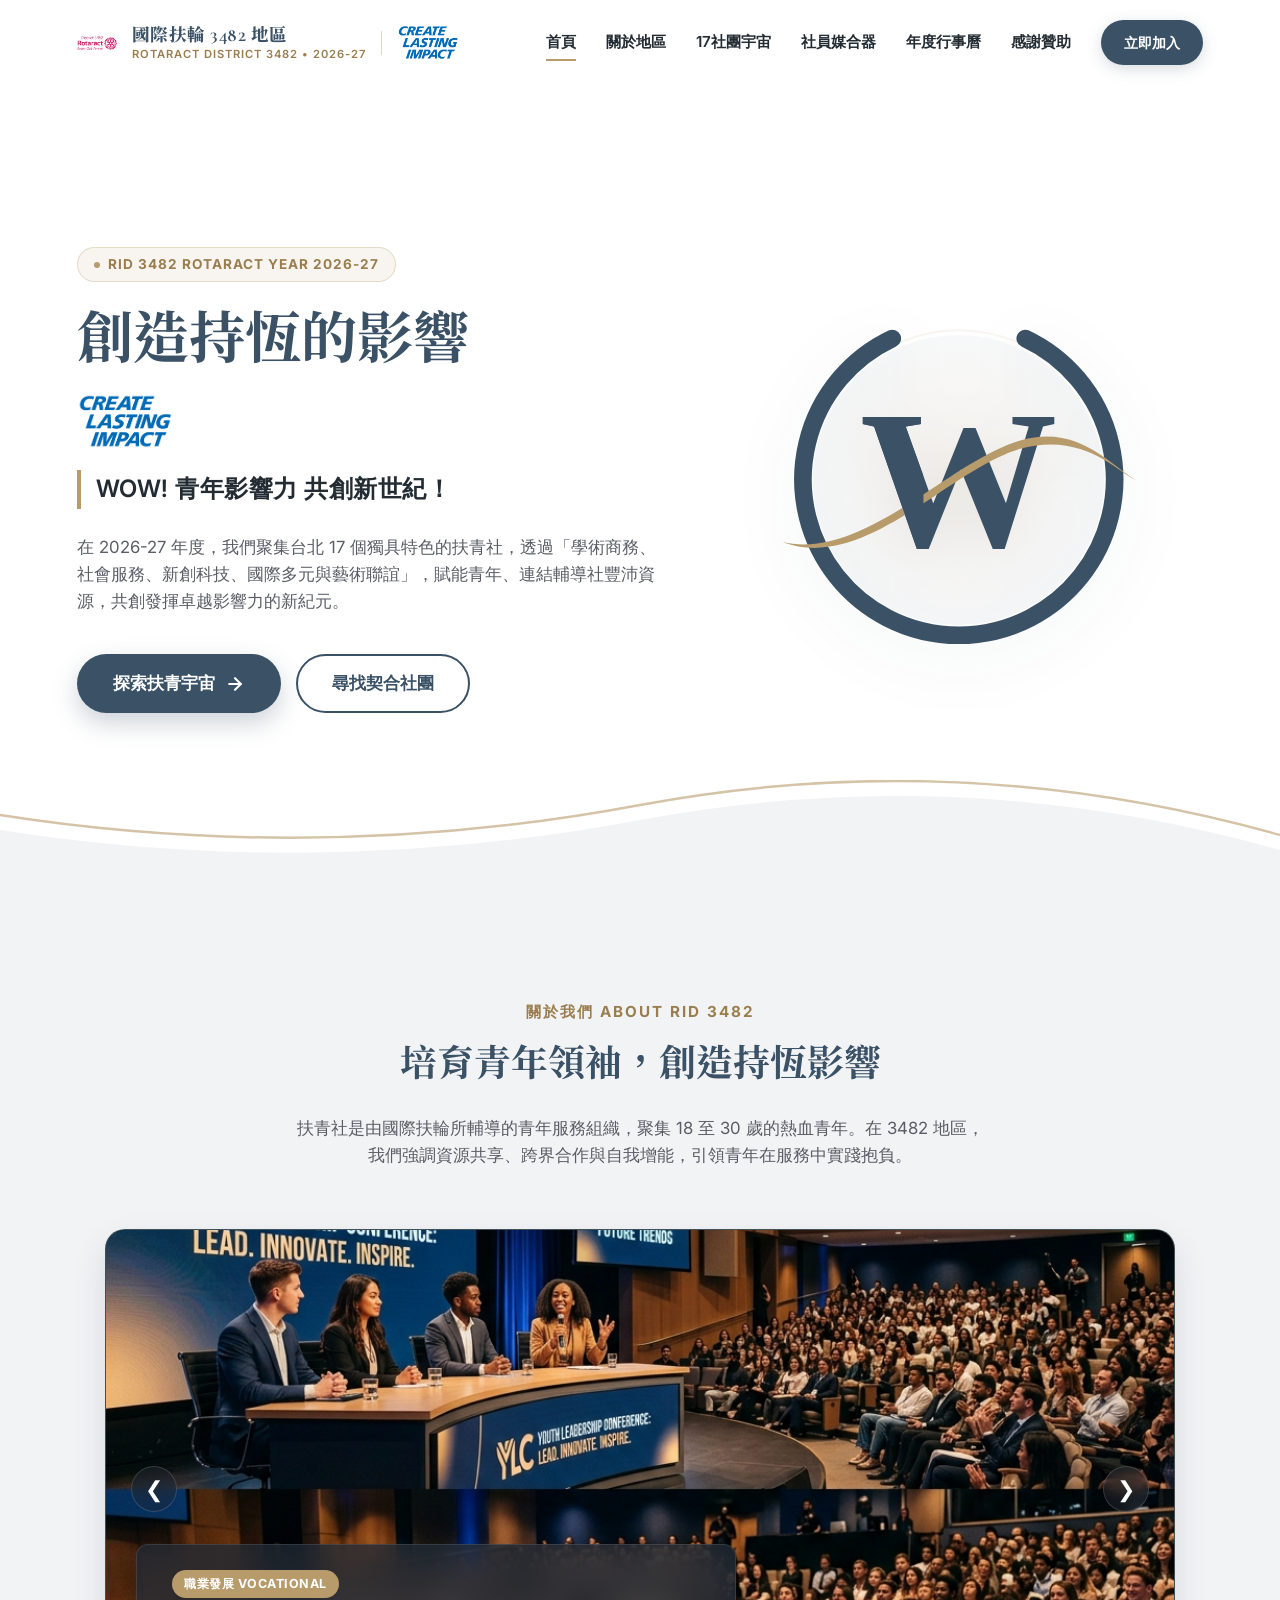
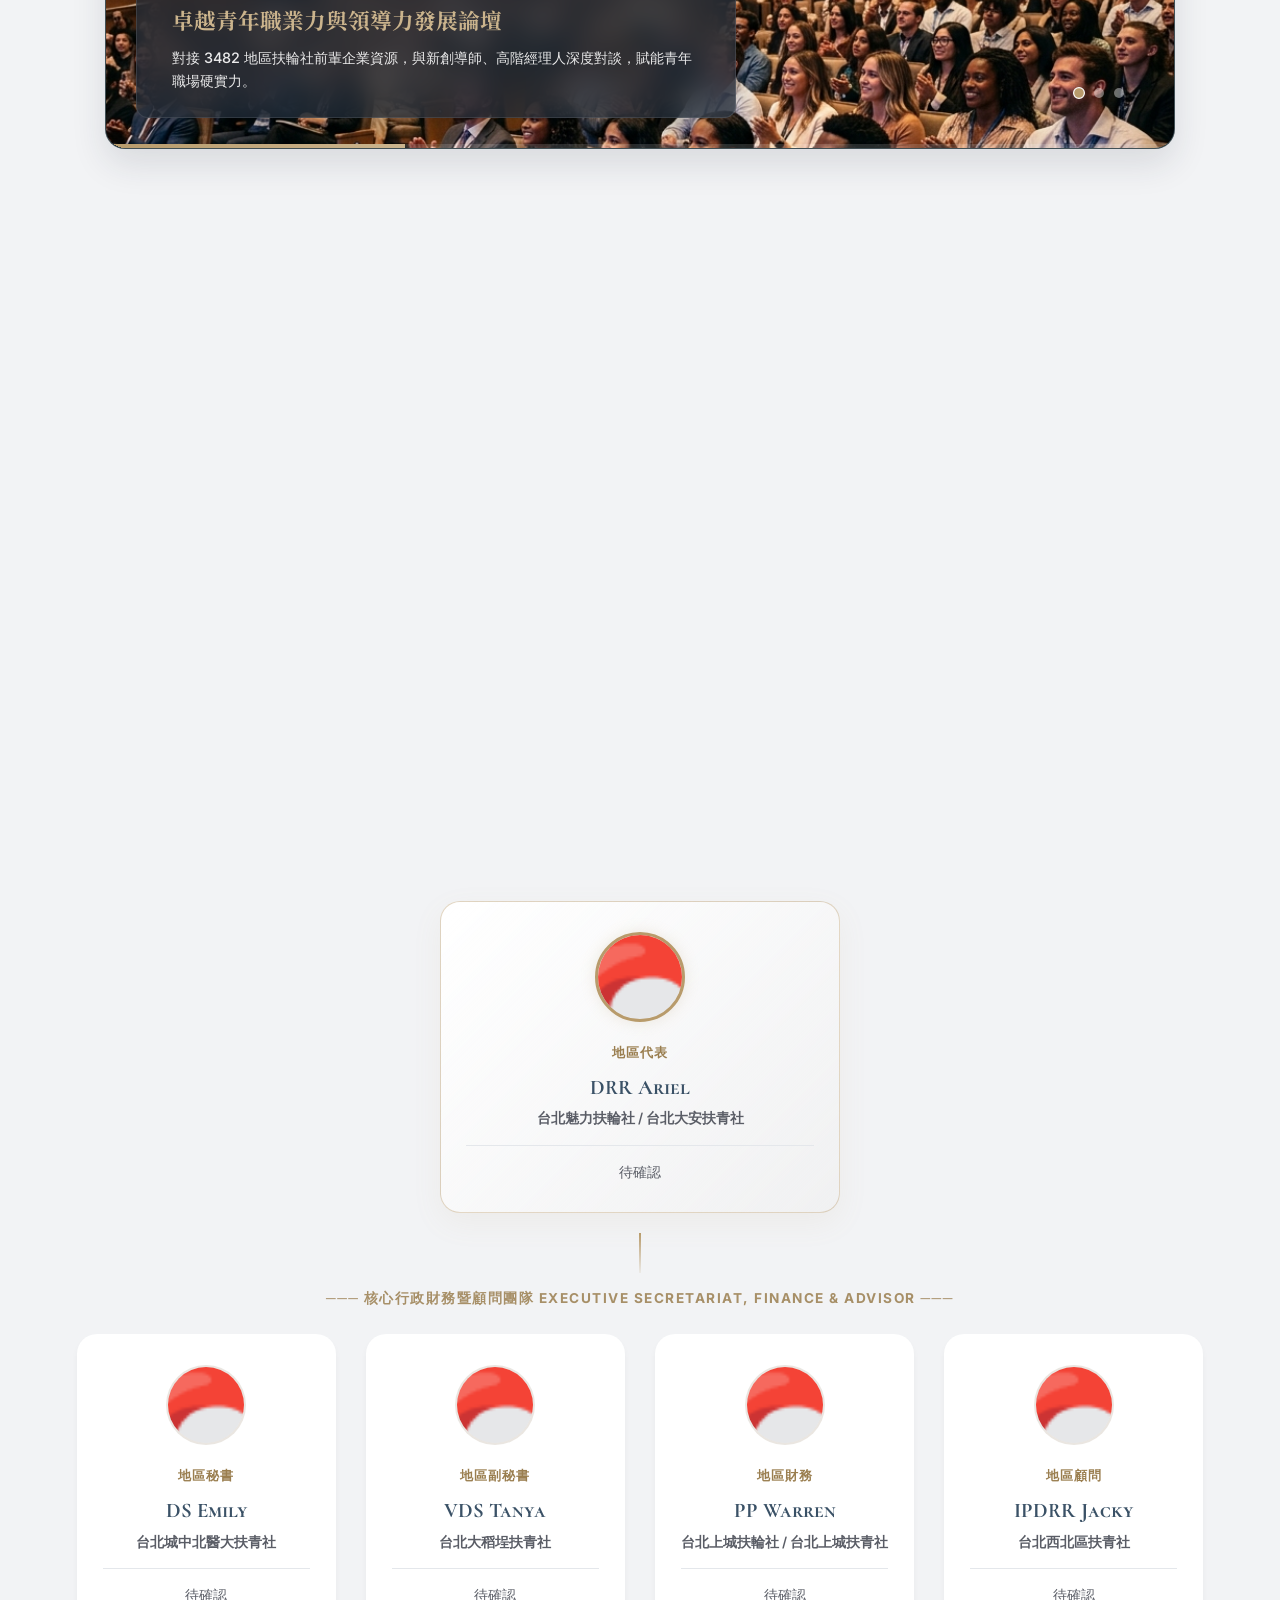
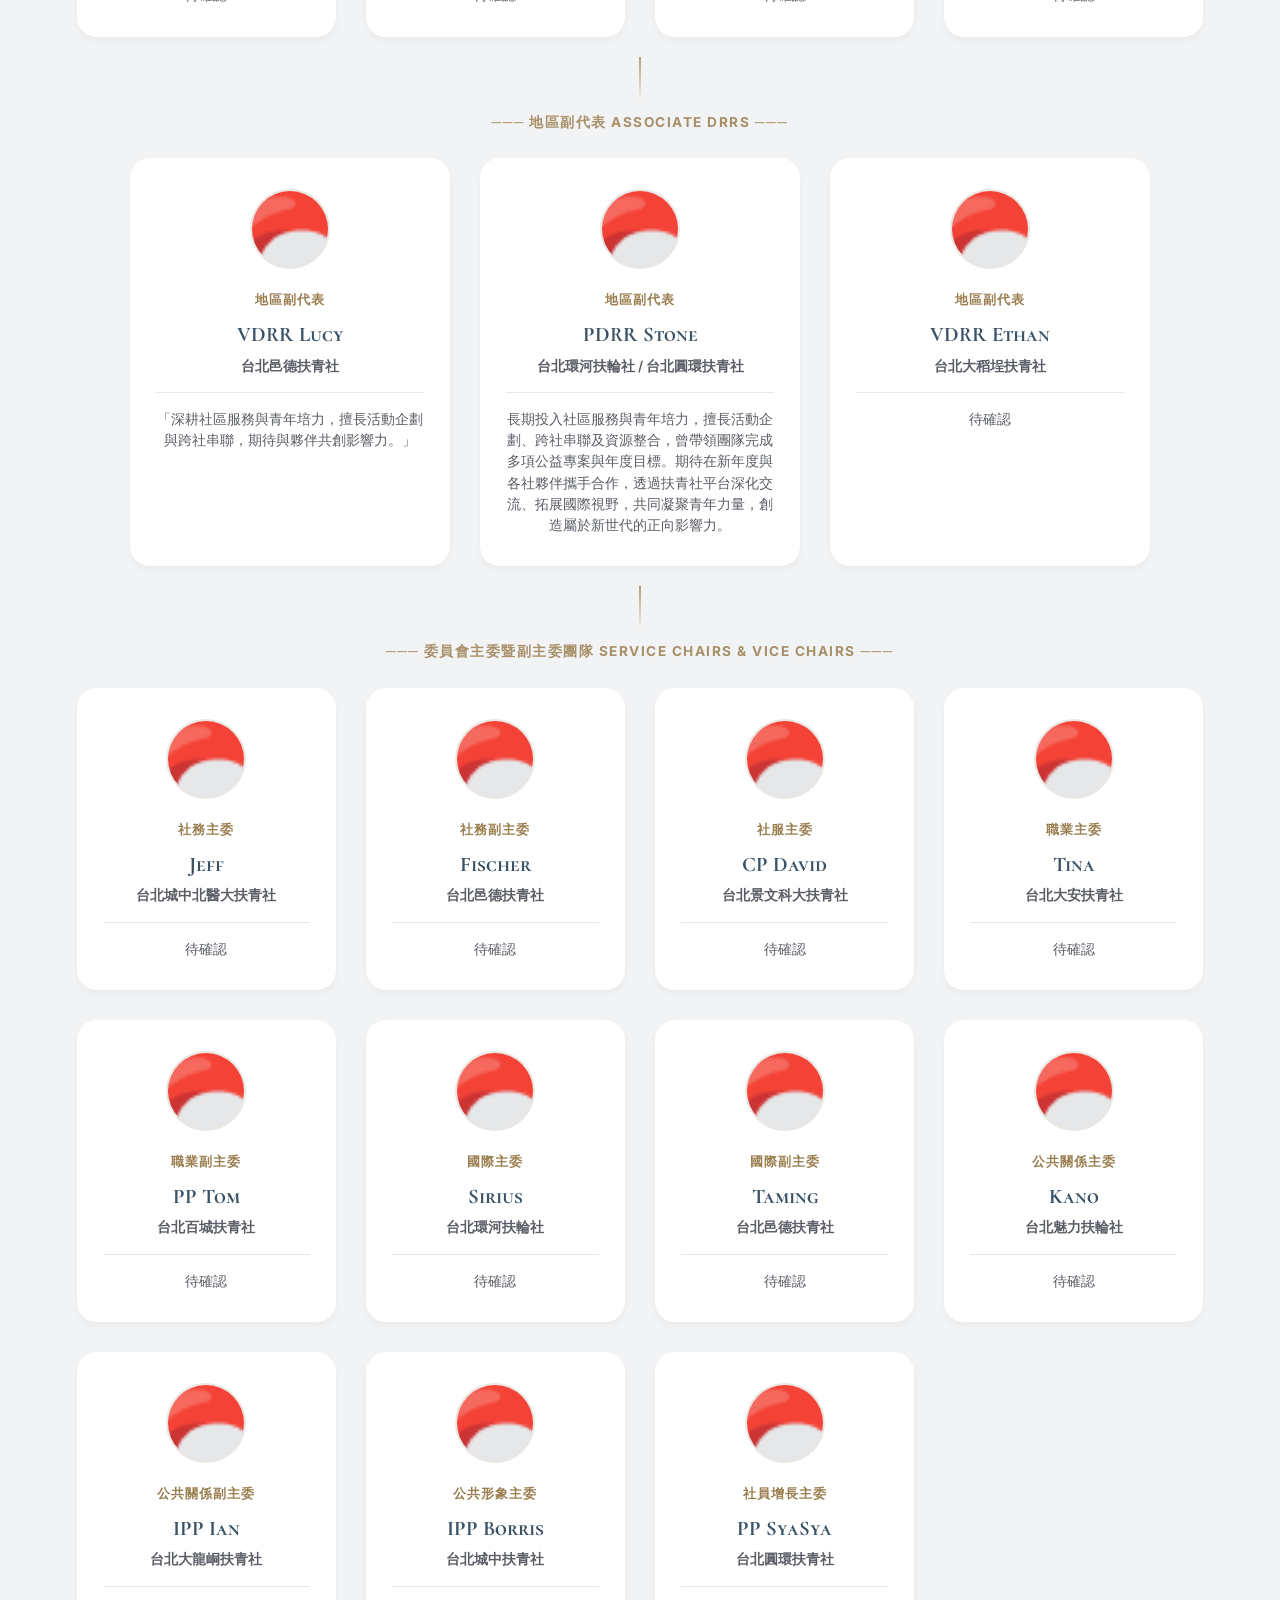
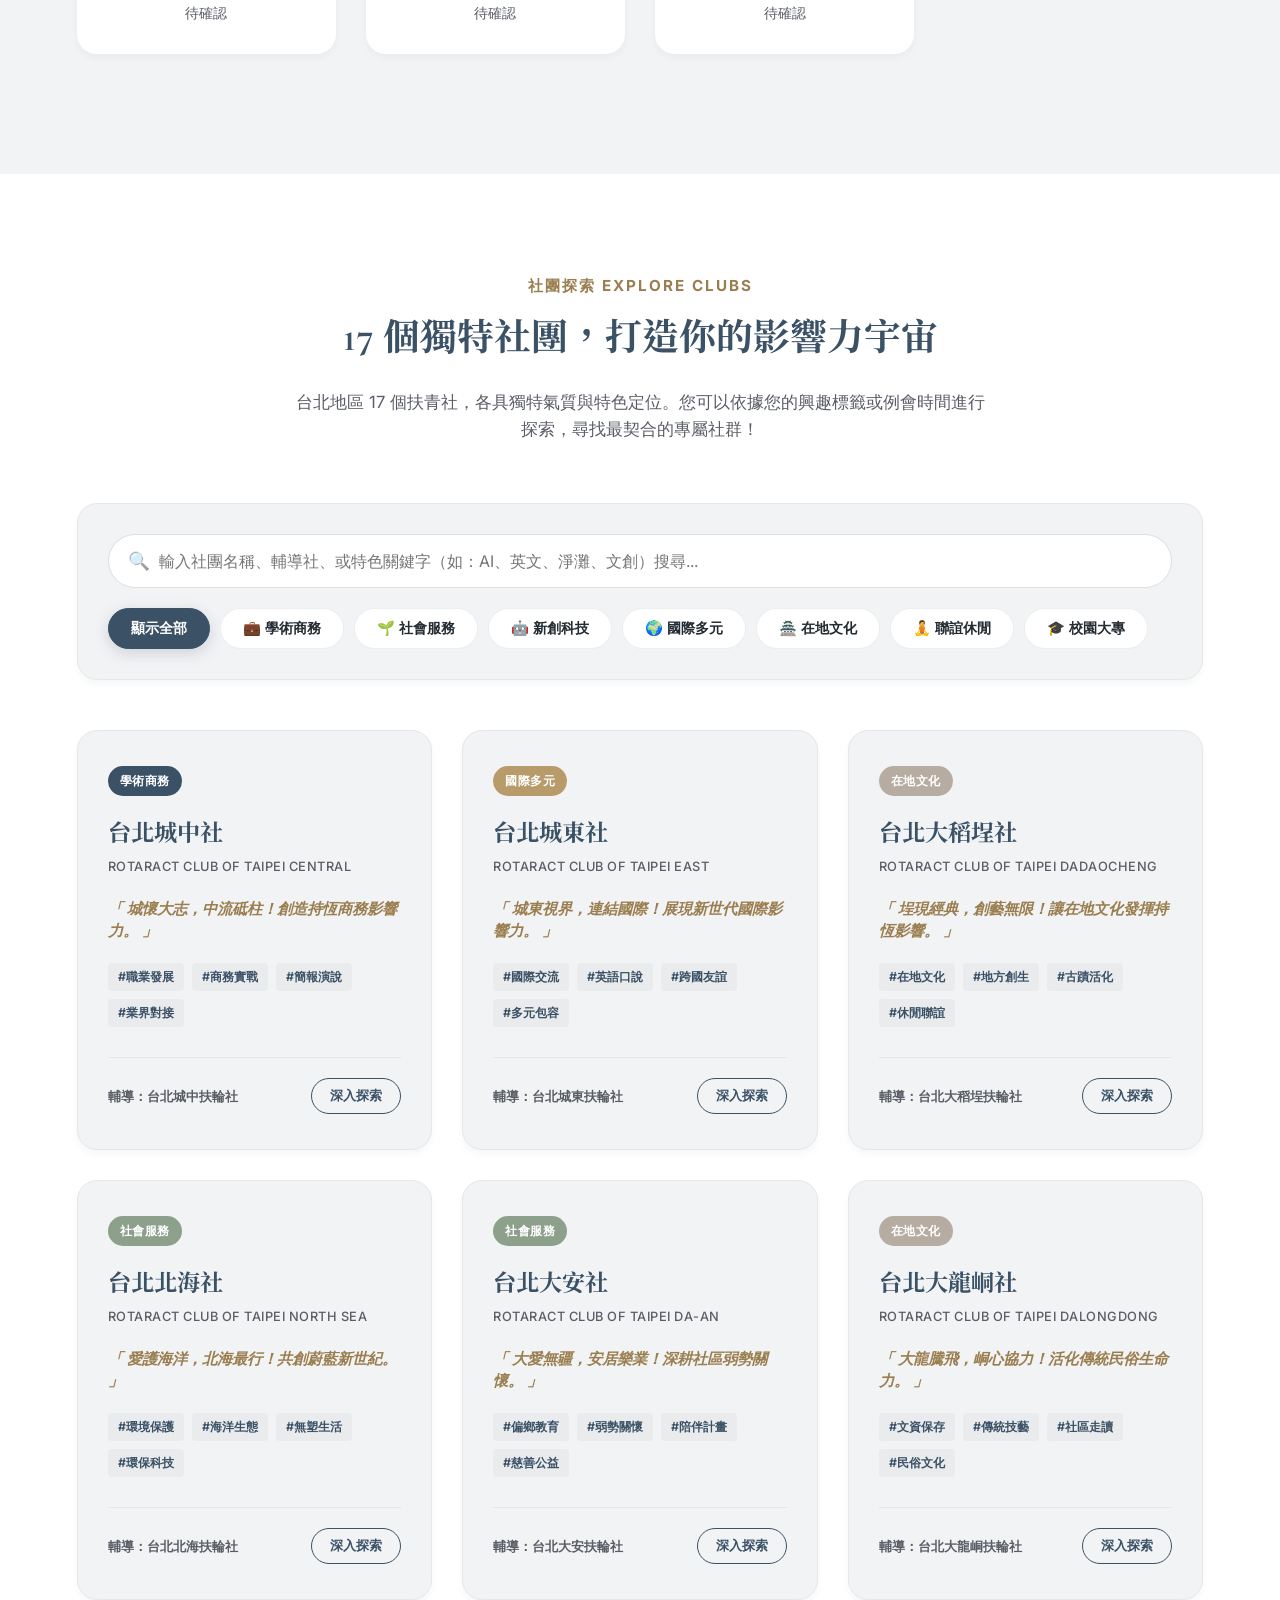
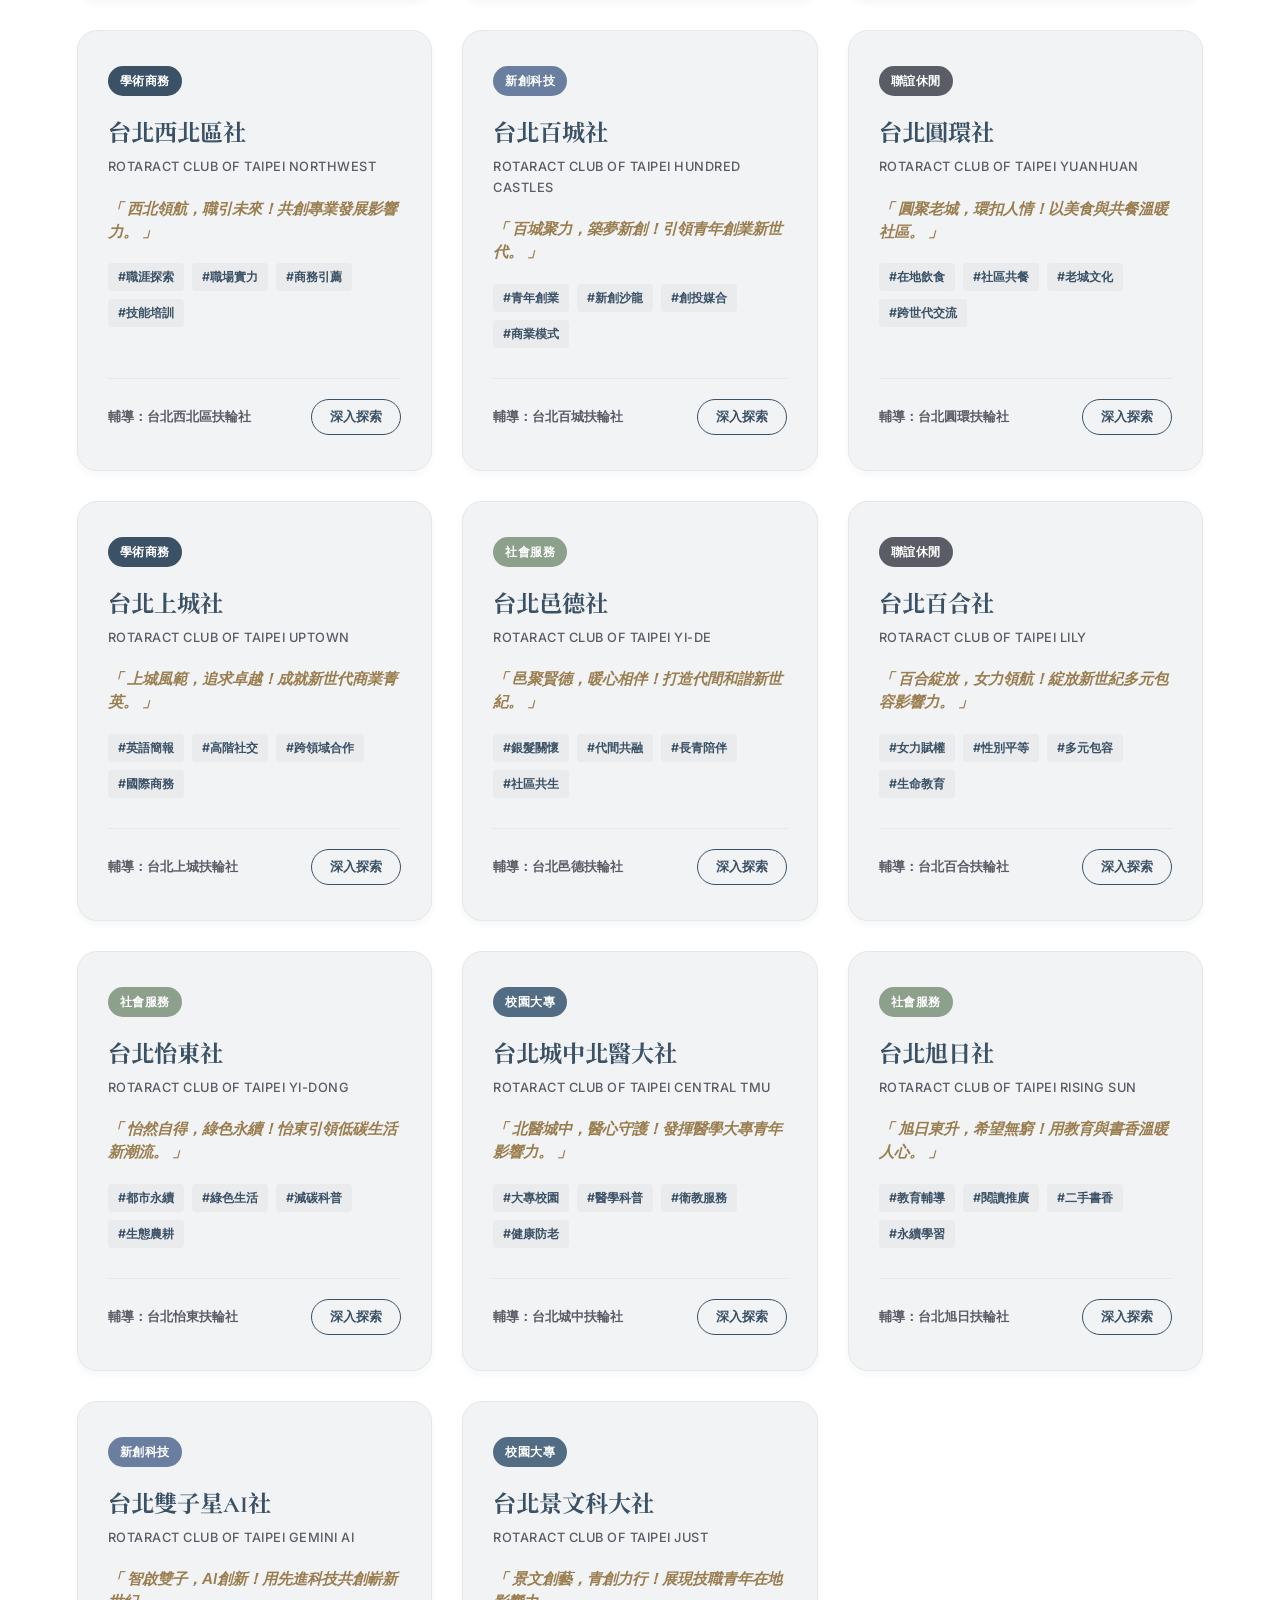
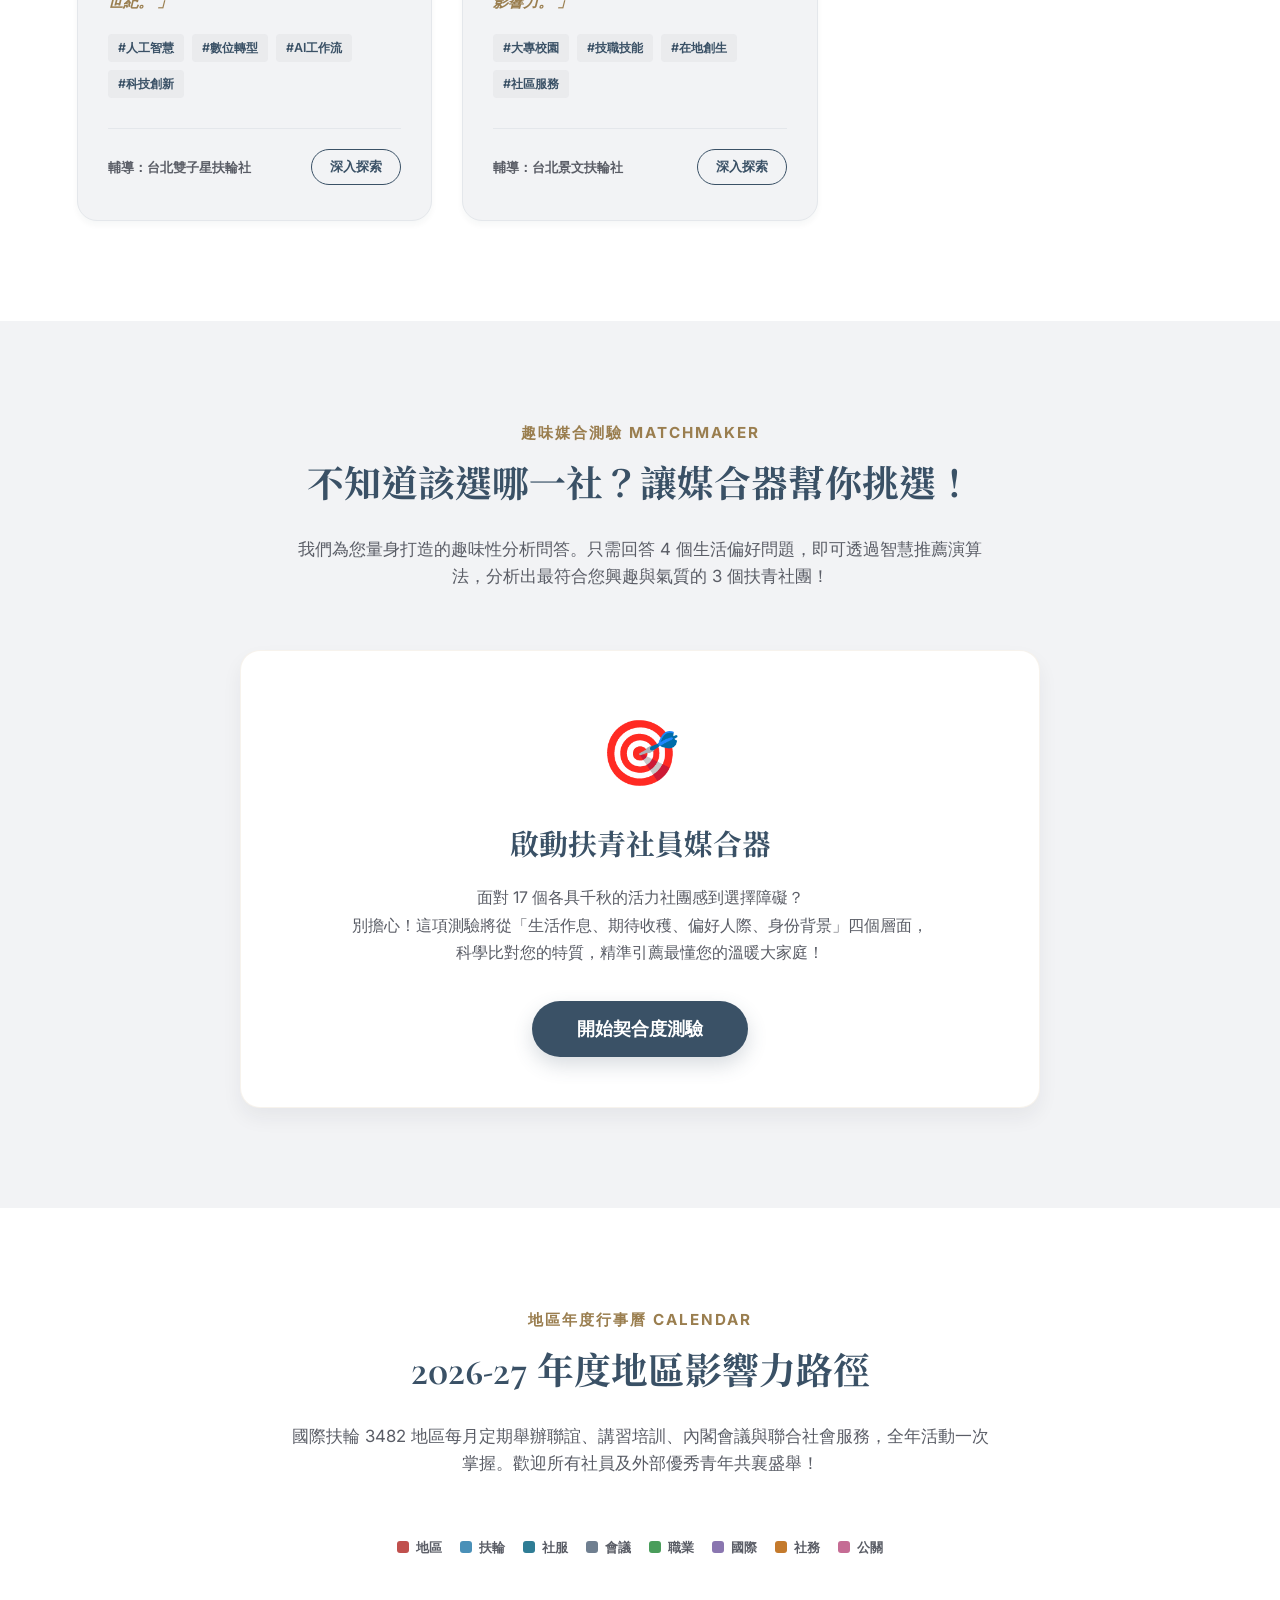
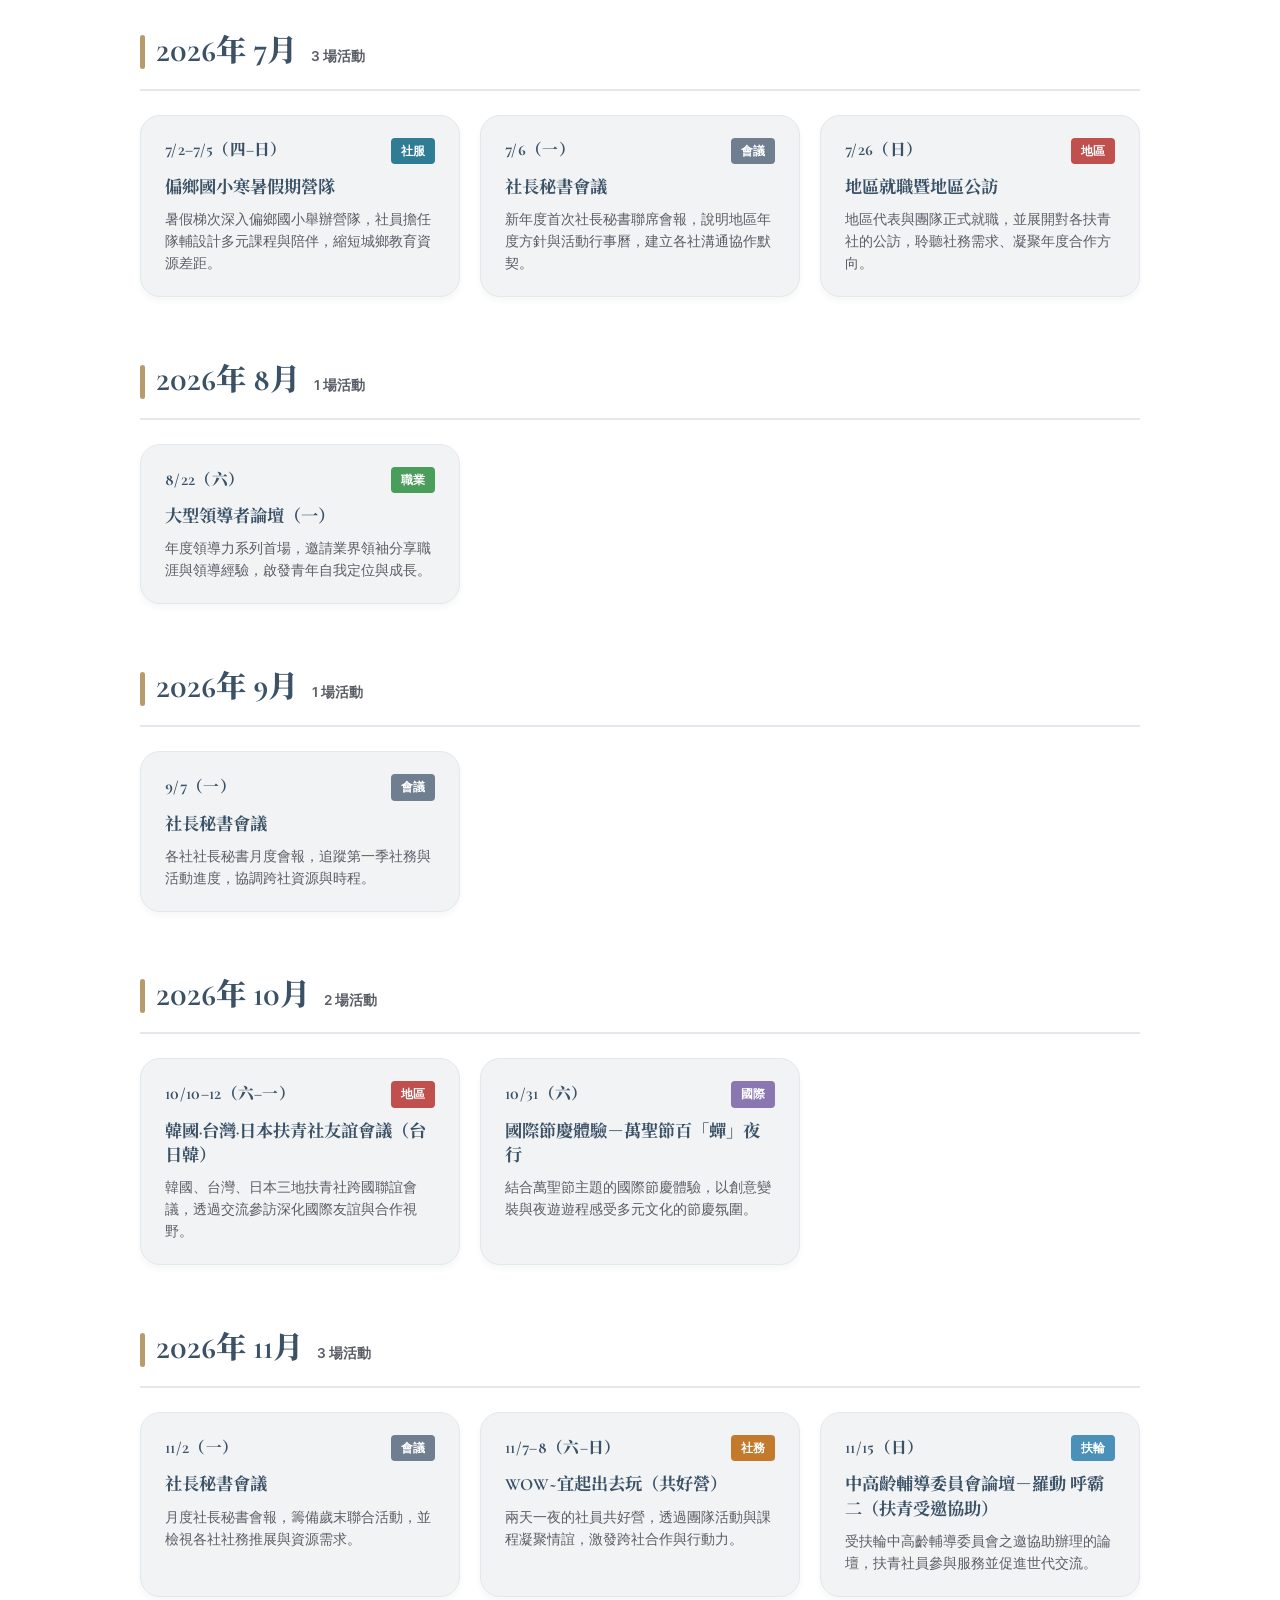
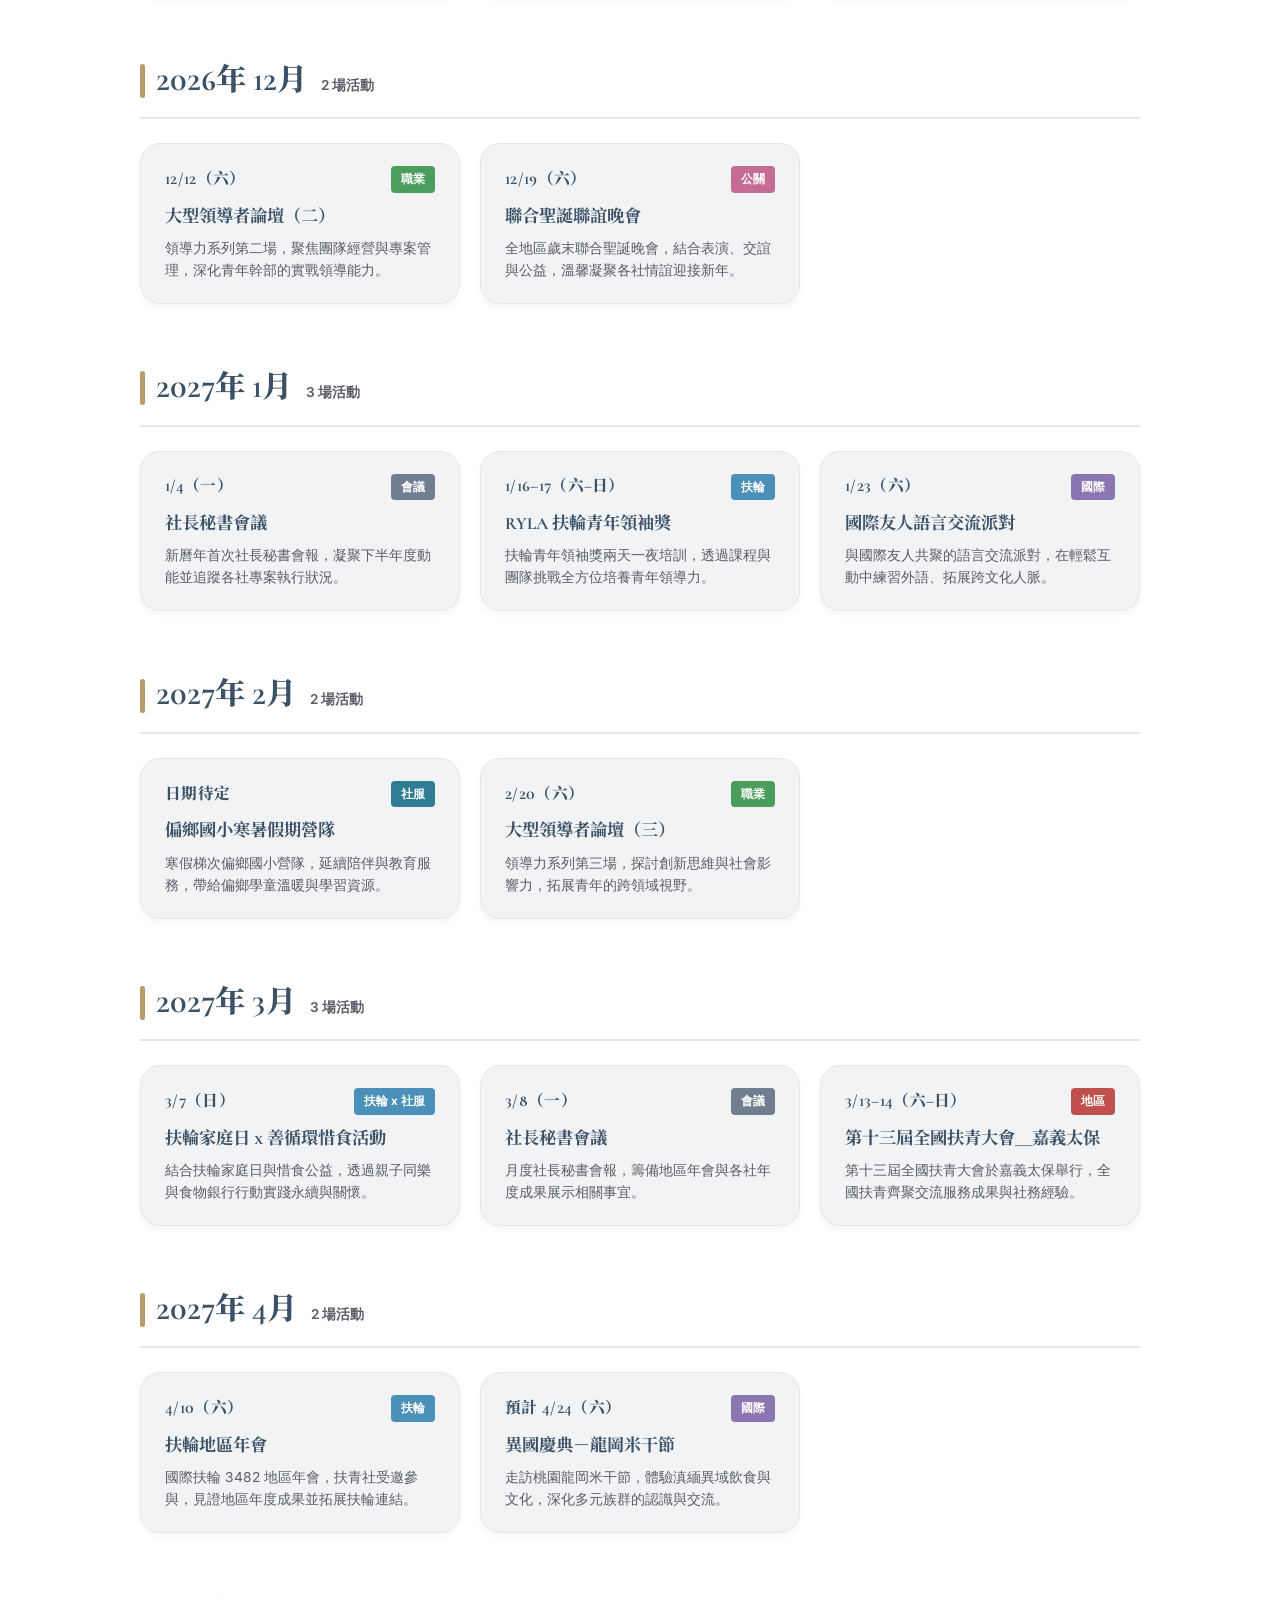
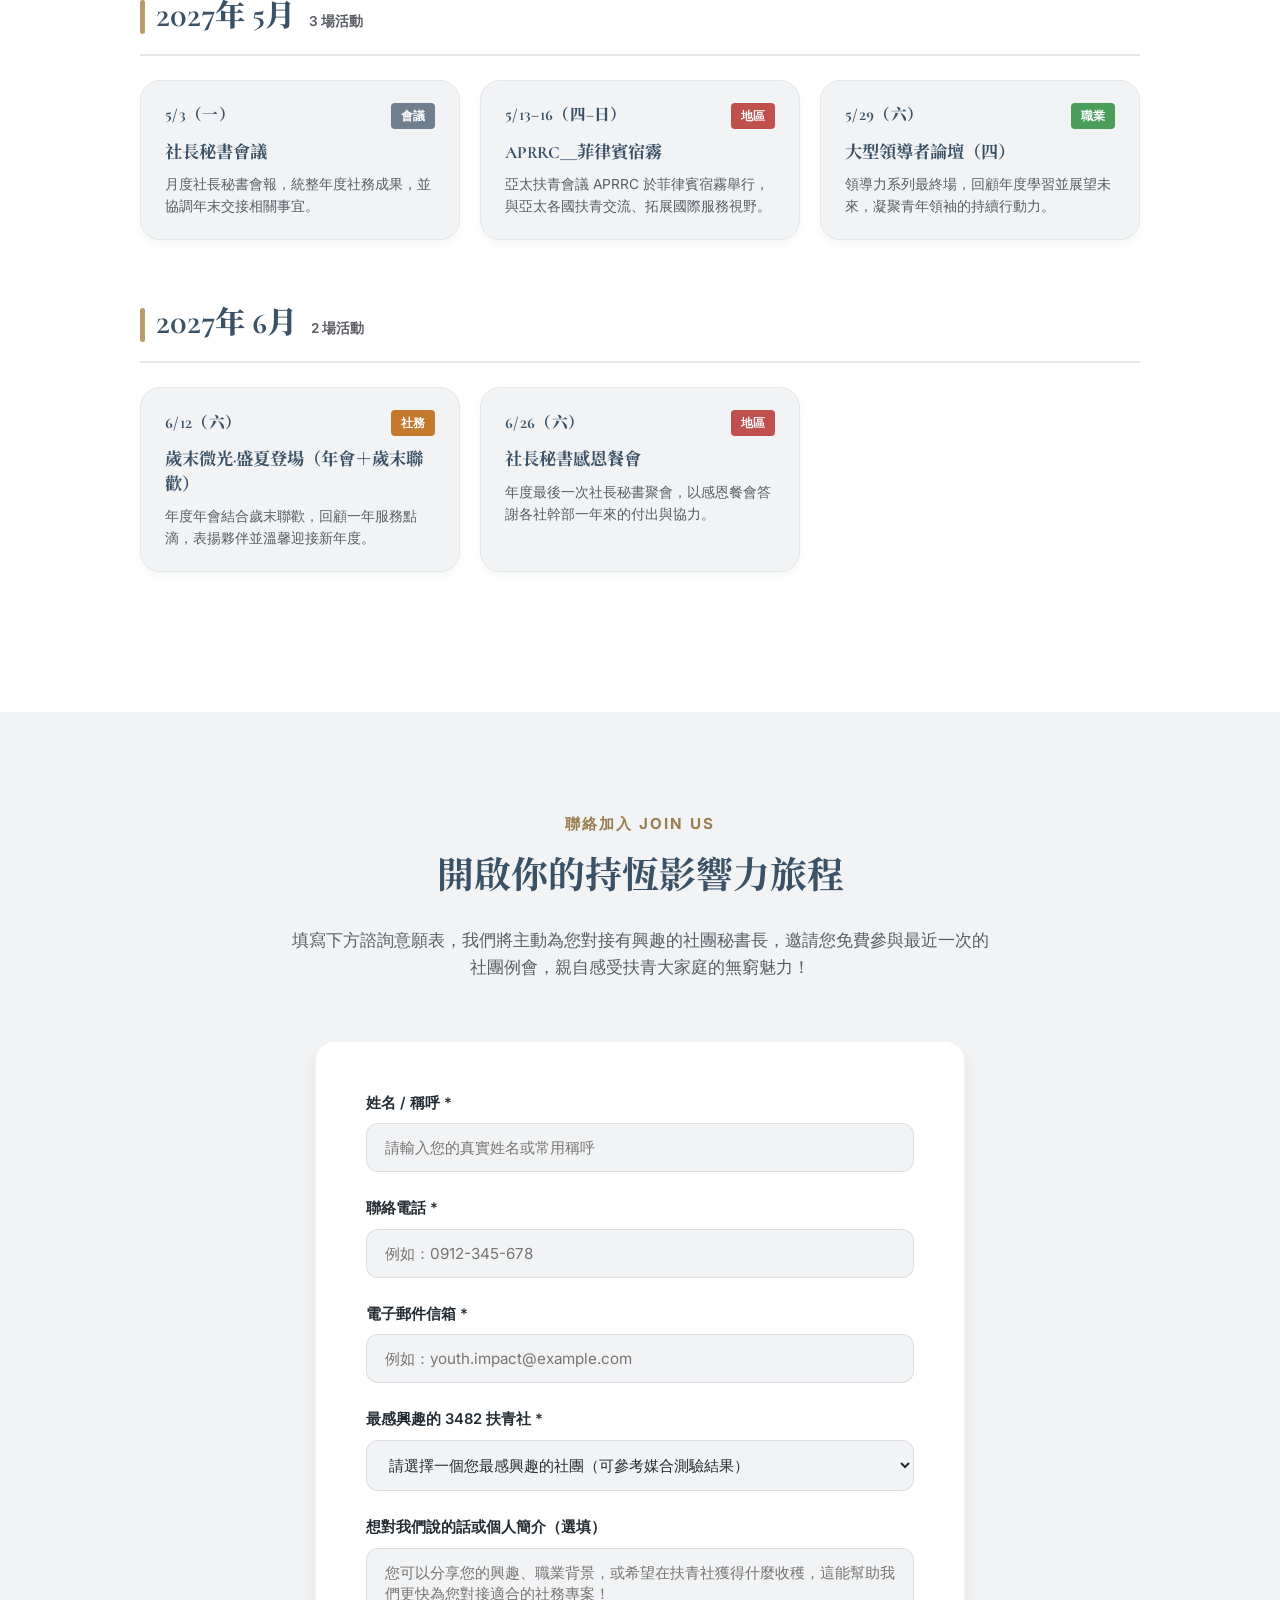
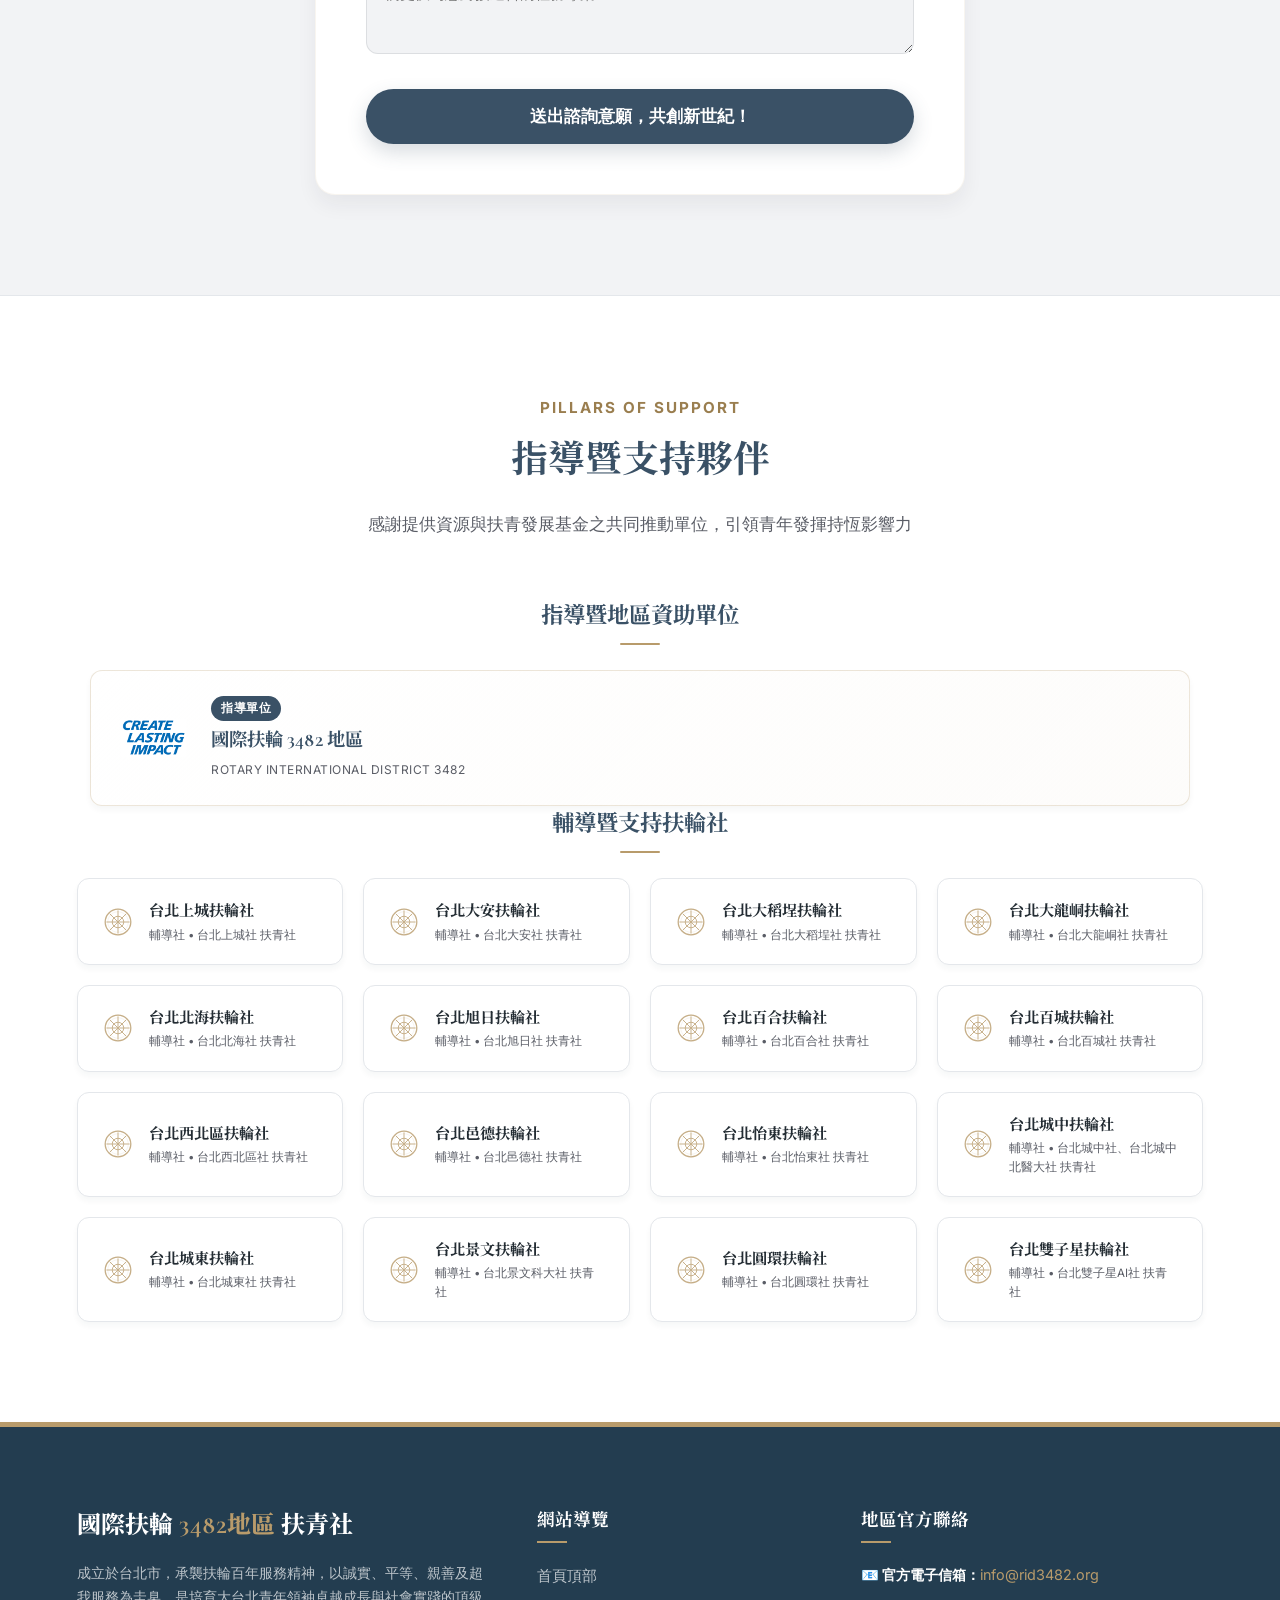
==== index.html @ 8ce93f2a "圓滿社休社，更名為圓環社 - 主站社卡：社名、英文名、贊助社、例會地點、標語、介紹、標籤、年度活動改為圓環主題（內部 id taipei-harmony 保留以免斷連結，幹部為通訊錄真實名單不變） -" ====
<!DOCTYPE html>
<html lang="zh-Hant-TW">
<head>
  <meta charset="UTF-8">
  <meta name="viewport" content="width=device-width, initial-scale=1.0">
  <meta name="description" content="國際扶輪 3482 地區 2026-27 年度扶青社官方介紹網站 - 以「創造持恆的影響 (Create Lasting Impact)」及「WOW! 青年影響力 共創新世紀！」為核心，匯聚 17 個充滿活力的扶青社團，為 18-35 歲青年提供專業發展、社區服務及國際交流的頂級平台。">
  <meta name="keywords" content="國際扶輪, 3482地區, 扶青社, 扶青團, 青年影響力, 創造持恆的影響, 2026-27, 台北扶青社, 社團介紹, 青年創業, 社會服務">
  <meta name="author" content="Rotary District 3482 Rotaract">
  <title>國際扶輪 3482 地區 2026-27 年度扶青社 - WOW! 青年影響力 共創新世紀！</title>
  
  <!-- 引入 Google Fonts & Stylesheet -->
  <link rel="stylesheet" href="style.css?v=4">
  
  <!-- Favicon -->
  <link rel="icon" type="image/svg+xml" href="data:image/svg+xml,%3Csvg xmlns='http://www.w3.org/2000/svg' viewBox='0 0 100 100'%3E%3Ccircle cx='50' cy='50' r='40' fill='%233A5166'/%3E%3Cpath d='M30,50 L45,65 L70,35' fill='none' stroke='%23B89B6B' stroke-width='8' stroke-linecap='round' stroke-linejoin='round'/%3E%3C/svg%3E">
</head>
<body>

  <!-- 齒輪背景水印 -->
  <div class="gear-watermark-bg" aria-hidden="true"></div>

  <!-- 頂級毛玻璃導覽列 (Header) -->
  <header class="main-header" id="site-header">
    <div class="header-logo-group">
      <img src="images/logo_rotaract_3482.png" alt="District 3482 Rotaract Logo" class="header-logo-rotaract">
      <div class="brand-text">
        <span class="brand-title">國際扶輪 3482 地區</span>
        <span class="brand-subtitle">ROTARACT DISTRICT 3482 • 2026-27</span>
      </div>
      <div class="header-logo-divider"></div>
      <img src="images/logo_lasting_impact.png" alt="Create Lasting Impact Theme Logo" class="header-logo-impact">
    </div>

    <!-- 漢堡選單按鈕 (手機版) -->
    <div class="mobile-menu-btn" id="mobile-menu-btn" aria-label="切換選單">
      <span></span>
      <span></span>
      <span></span>
    </div>

    <!-- 導覽連結 -->
    <nav class="nav-menu" id="nav-menu">
      <a href="#home" class="nav-link active">首頁</a>
      <a href="#about" class="nav-link">關於地區</a>
      <a href="#explorer" class="nav-link">17社團宇宙</a>
      <a href="#matcher" class="nav-link">社員媒合器</a>
      <a href="#timeline" class="nav-link">年度行事曆</a>
      <a href="#sponsors" class="nav-link">感謝贊助</a>
      <a href="#contact" class="nav-btn">立即加入</a>
    </nav>
  </header>

  <!-- 極致英雄區 (Hero Section) -->
  <section class="hero-section" id="home">
    <div class="hero-grid">
      <!-- 左側內容 -->
      <div class="hero-text-pane">
        <div class="hero-meta-badge">
          <span></span> RID 3482 ROTARACT YEAR 2026-27
        </div>
        <h1 class="hero-title-main">
          創造持恆的影響<br>
          <img src="images/logo_lasting_impact.png" alt="Create Lasting Impact" class="hero-theme-logo">
        </h1>
        <div class="hero-slogan-large">
          WOW! 青年影響力 共創新世紀！
        </div>
        <p class="hero-desc">
          在 2026-27 年度，我們聚集台北 17 個獨具特色的扶青社，透過「學術商務、社會服務、新創科技、國際多元與藝術聯誼」，賦能青年、連結輔導社豐沛資源，共創發揮卓越影響力的新紀元。
        </p>
        <div class="hero-actions">
          <a href="#explorer" class="hero-btn-primary">
            探索扶青宇宙 
            <svg width="20" height="20" viewBox="0 0 24 24" fill="none" stroke="currentColor" stroke-width="2.5" stroke-linecap="round" stroke-linejoin="round"><line x1="5" y1="12" x2="19" y2="12"></line><polyline points="12 5 19 12 12 19"></polyline></svg>
          </a>
          <a href="#matcher" class="hero-btn-secondary">尋找契合社團</a>
        </div>
      </div>

      <!-- 右側 W Emblem 視覺徽章 -->
      <div class="hero-visual-pane">
        <div class="emblem-wrapper">
          <div class="emblem-glow-bg"></div>
          <!-- 完美復刻主視覺的向量 SVG Logo -->
          <svg class="emblem-w-svg" xmlns="http://www.w3.org/2000/svg" viewBox="0 0 200 200">
            <defs>
              <!-- 剪裁遮罩：僅保留 W 字母左半邊，用以實現黃金 swoosh 穿插編織的 3D 立體視覺 -->
              <clipPath id="emblem-w-left-leg">
                <rect x="0" y="0" width="83" height="200"/>
              </clipPath>
            </defs>
            <!-- 內圈極細裝飾圓 -->
            <circle cx="100" cy="100" r="72" fill="none" stroke="rgba(184, 155, 107, 0.1)" stroke-width="1"/>
            <!-- 外圈半閉合圓形邊框（精準復刻官方主視覺的漸開口弧度與深鋼藍配色） -->
            <path d="M 132,32 A 75,75 0 1,1 68,32" fill="none" stroke="#3A5166" stroke-width="8.5" stroke-linecap="round"/>
            <!-- 底層 W 字母：採用 Georgia 經典羅馬襯線體 (Serif)，完美展現起筆與收筆的優雅襯線與筆畫粗細對比 -->
            <text x="100" y="132" font-family="Georgia, 'Times New Roman', Times, serif" font-size="95" font-weight="bold" text-anchor="middle" fill="#3A5166">W</text>
            <!-- 中層黃金 swoosh 流線：採用精心調配的漸寬漸窄填充曲線，比簡單線條更具立體流體質感 -->
            <path d="M 15,130 C 55,145 95,95 130,85 C 160,77 176,96 185,100 C 174,94 158,73 130,81 C 95,91 55,139 15,130 Z" fill="#B89B6B"/>
            <!-- 頂層 W 字母左半邊：透過遮罩疊加於 swoosh 之上，完美實現「swoosh 穿過 W 左側後方、穿出 W 右側前方」的官方 3D 編織效果 -->
            <text x="100" y="132" font-family="Georgia, 'Times New Roman', Times, serif" font-size="95" font-weight="bold" text-anchor="middle" fill="#3A5166" clip-path="url(#emblem-w-left-leg)">W</text>
          </svg>
        </div>
      </div>
    </div>

    <!-- 底部 SVG 波浪過渡 -->
    <div class="hero-wave-container">
      <svg viewBox="0 0 1440 120" preserveAspectRatio="none" xmlns="http://www.w3.org/2000/svg">
        <!-- 實色普魯士藍波浪底面 -->
        <path d="M 0 50 Q 360 100, 720 40 T 1440 70 L 1440 120 L 0 120 Z" fill="#F2F3F5"/>
        <!-- 金色流線 -->
        <path d="M 0 35 Q 360 85, 720 25 T 1440 55" fill="none" stroke="#B89B6B" stroke-width="2.5" opacity="0.6"/>
        <!-- 白色細流線 -->
        <path d="M 0 25 Q 360 70, 720 15 T 1440 40" fill="none" stroke="#ffffff" stroke-width="1.5" opacity="0.8"/>
      </svg>
    </div>
  </section>

  <!-- 關於地區與地區內閣 (About & District Cabinet) -->
  <section class="about-section" id="about">
    <div class="section-header fade-in-up">
      <span class="section-subtitle">關於我們 ABOUT RID 3482</span>
      <h2 class="section-title">培育青年領袖，創造持恆影響</h2>
      <p class="section-desc">扶青社是由國際扶輪所輔導的青年服務組織，聚集 18 至 30 歲的熱血青年。在 3482 地區，我們強調資源共享、跨界合作與自我增能，引領青年在服務中實踐抱負。</p>
    </div>

    <!-- 年度精彩活動照片輪播 (Event Photo Carousel) -->
    <div class="event-carousel-wrapper fade-in-up">
      <div class="event-carousel" id="event-carousel">
        <!-- 投影片 1: 領導力培訓 -->
        <div class="carousel-slide active" data-index="0">
          <img src="images/events/leadership.png" alt="年度青年領袖與職業發展論壇" onerror="this.src='data:image/svg+xml;utf8,<svg xmlns=%22http://www.w3.org/2000/svg%22 viewBox=%220 0 1200 500%22><rect width=%22100%25%22 height=%22100%25%22 fill=%22%233A5166%22/><text x=%2250%25%22 y=%2250%25%22 fill=%22%23B89B6B%22 font-size=%2240%22 font-weight=%22bold%22 text-anchor=%22middle%22>領導力培訓與職業發展論壇 (WOW! 青年影響力)</text></svg>';">
          <div class="carousel-caption">
            <span class="carousel-badge badge-gold">職業發展 Vocational</span>
            <h3 class="carousel-caption-title">卓越青年職業力與領導力發展論壇</h3>
            <p class="carousel-caption-desc">對接 3482 地區扶輪社前輩企業資源，與新創導師、高階經理人深度對談，賦能青年職場硬實力。</p>
          </div>
        </div>

        <!-- 投影片 2: 社會永續服務 -->
        <div class="carousel-slide" data-index="1">
          <img src="images/events/service.png" alt="北海岸大型聯合淨灘服務" onerror="this.src='data:image/svg+xml;utf8,<svg xmlns=%22http://www.w3.org/2000/svg%22 viewBox=%220 0 1200 500%22><rect width=%22100%25%22 height=%22100%25%22 fill=%22%233A5166%22/><text x=%2250%25%22 y=%2250%25%22 fill=%22%23B89B6B%22 font-size=%2240%22 font-weight=%22bold%22 text-anchor=%22middle%22>北海岸大型聯合淨灘服務 (共創綠色永續)</text></svg>';">
          <div class="carousel-caption">
            <span class="carousel-badge badge-green">社會服務 Service</span>
            <h3 class="carousel-caption-title">「共創新世紀」北海岸聯合淨灘倡議</h3>
            <p class="carousel-caption-desc">號召地區 17 社上百名青年深耕北海岸，以實際淨灘與海洋保育行動，為地球生態創造持恆的改變。</p>
          </div>
        </div>

        <!-- 投影片 4: 國際交流 -->
        <div class="carousel-slide" data-index="2">
          <img src="images/events/international.png" alt="國際姊妹社聯合交流年會" onerror="this.src='data:image/svg+xml;utf8,<svg xmlns=%22http://www.w3.org/2000/svg%22 viewBox=%220 0 1200 500%22><rect width=%22100%25%22 height=%22100%25%22 fill=%22%233A5166%22/><text x=%2250%25%22 y=%2250%25%22 fill=%22%23B89B6B%22 font-size=%2240%22 font-weight=%22bold%22 text-anchor=%22middle%22>國際姊妹社聯合交流年會 (對接全球視野)</text></svg>';">
          <div class="carousel-caption">
            <span class="carousel-badge badge-purple">國際多元 International</span>
            <h3 class="carousel-caption-title">跨越疆界：國際姊妹社聯合交流年會</h3>
            <p class="carousel-caption-desc">與來自日本、韓國、亞太地區的姊妹社團進行聯誼交流，開拓新世代青年的全球宏觀視野。</p>
          </div>
        </div>

        <!-- 左右切換按鈕 -->
        <button class="carousel-control prev" id="carousel-prev" aria-label="上一張">&#10094;</button>
        <button class="carousel-control next" id="carousel-next" aria-label="下一張">&#10095;</button>

        <!-- 底部指示點 -->
        <div class="carousel-indicators" id="carousel-indicators">
          <span class="indicator active" data-slide="0"></span>
          <span class="indicator" data-slide="1"></span>
          <span class="indicator" data-slide="2"></span>
        </div>
        
        <!-- 進度條 -->
        <div class="carousel-progress-track">
          <div class="carousel-progress-fill" id="carousel-progress-bar"></div>
        </div>
      </div>
    </div>

    <!-- 四大服務卡片 -->
    <div class="services-container">
      <div class="service-card fade-in-up">
        <div class="service-icon">👔</div>
        <h3 class="service-title">職業發展</h3>
        <p class="service-desc">對接輔導扶輪社優秀企業家與高階經理人資源，提供職涯導師、技能工作坊及模擬面試，加速青年職場接軌與創業實力。</p>
      </div>
      <div class="service-card fade-in-up">
        <div class="service-icon">🌱</div>
        <h3 class="service-title">社區服務</h3>
        <p class="service-desc">從海洋環保淨灘、銀髮代間關懷，到清寒偏鄉少兒閱讀輔導，讓青年運用專業技能解決社區真實需求，共創美好社會。</p>
      </div>
      <div class="service-card fade-in-up">
        <div class="service-icon">🌍</div>
        <h3 class="service-title">國際服務</h3>
        <p class="service-desc">暢通全球姐妹社連結渠道，舉辦跨國聯合例會，贊助代表參與亞太扶青會議 (APRRC)，培育具備世界胸懷的國際青年。</p>
      </div>
      <div class="service-card fade-in-up">
        <div class="service-icon">🤝</div>
        <h3 class="service-title">團務與聯誼</h3>
        <p class="service-desc">學習卓越的非營利組織經營運作，培養專案企劃、溝通談判與群眾領導力，並在生活美學與聯誼中結交一生的摯友。</p>
      </div>
    </div>

    <!-- 地區影響力數據 -->
    <div class="impact-stats fade-in-up">
      <div class="stat-item">
        <div class="stat-number"><span class="gold">17</span> 社</div>
        <div class="stat-label">3482地區活力分社</div>
      </div>
      <div class="stat-item">
        <div class="stat-number">400<span class="gold">+</span> 名</div>
        <div class="stat-label">跨業大專優秀團員</div>
      </div>
      <div class="stat-item">
        <div class="stat-number">25<span class="gold">+</span> 個</div>
        <div class="stat-label">全年度永續公益專案</div>
      </div>
      <div class="stat-item">
        <div class="stat-number">100<span class="gold">%</span></div>
        <div class="stat-label">持恆的青年社會影響力</div>
      </div>
    </div>

    <!-- 地區內閣 Cabinet 團隊 -->
    <div class="cabinet-container">
      <h3 class="cabinet-intro-title fade-in-up">2026-27 年度地區代表與團隊</h3>
      <div class="cabinet-tree" id="cabinet-tree">
        <!-- JS 動態渲染地區團隊卡片 -->
      </div>
    </div>
  </section>

  <!-- 17 社團宇宙 (Club Explorer) -->
  <section class="explorer-section" id="explorer">
    <div class="section-header fade-in-up">
      <span class="section-subtitle">社團探索 EXPLORE CLUBS</span>
      <h2 class="section-title">17 個獨特社團，打造你的影響力宇宙</h2>
      <p class="section-desc">台北地區 17 個扶青社，各具獨特氣質與特色定位。您可以依據您的興趣標籤或例會時間進行探索，尋找最契合的專屬社群！</p>
    </div>

    <!-- 篩選與搜尋面板 -->
    <div class="filter-panel fade-in-up">
      <div class="search-box-wrapper">
        <input type="text" class="search-input" id="club-search" placeholder="輸入社團名稱、輔導社、或特色關鍵字（如：AI、英文、淨灘、文創）搜尋..." aria-label="搜尋社團">
      </div>
      <div class="filter-buttons">
        <button class="filter-btn active" data-filter="all">顯示全部</button>
        <button class="filter-btn" data-filter="business">💼 學術商務</button>
        <button class="filter-btn" data-filter="service">🌱 社會服務</button>
        <button class="filter-btn" data-filter="tech">🤖 新創科技</button>
        <button class="filter-btn" data-filter="international">🌍 國際多元</button>
        <button class="filter-btn" data-filter="culture">🏯 在地文化</button>
        <button class="filter-btn" data-filter="fellowship">🧘 聯誼休閒</button>
        <button class="filter-btn" data-filter="campus">🎓 校園大專</button>
      </div>
    </div>

    <!-- 社團卡片網格 -->
    <div class="club-grid" id="club-grid">
      <!-- JS 動態生成 17 個社團卡片 -->
    </div>
  </section>

  <!-- 社團詳情磨砂玻璃 Modal -->
  <div class="modal-overlay" id="club-modal" role="dialog" aria-modal="true">
    <div class="modal-container">
      <button class="modal-close-btn" id="modal-close" onclick="closeClubModal()" aria-label="關閉視窗">&times;</button>
      <div id="modal-body-content">
        <!-- JS 動態填入社團幹部、年度活動行事曆與詳細例會介紹 -->
      </div>
    </div>
  </div>

  <!-- 扶青社員媒合器 (Rotaract Matcher) -->
  <section class="quiz-section" id="matcher">
    <div class="section-header fade-in-up">
      <span class="section-subtitle">趣味媒合測驗 MATCHMAKER</span>
      <h2 class="section-title">不知道該選哪一社？讓媒合器幫你挑選！</h2>
      <p class="section-desc">我們為您量身打造的趣味性分析問答。只需回答 4 個生活偏好問題，即可透過智慧推薦演算法，分析出最符合您興趣與氣質的 3 個扶青社團！</p>
    </div>

    <div class="quiz-container fade-in-up" id="quiz-container">
      <!-- 歡迎 Pane -->
      <div class="quiz-pane" id="quiz-intro-pane">
        <span class="quiz-welcome-icon">🎯</span>
        <h3 class="quiz-welcome-title">啟動扶青社員媒合器</h3>
        <p class="quiz-welcome-text">
          面對 17 個各具千秋的活力社團感到選擇障礙？<br>
          別擔心！這項測驗將從「生活作息、期待收穫、偏好人際、身份背景」四個層面，<br>
          科學比對您的特質，精準引薦最懂您的溫暖大家庭！
        </p>
        <div class="quiz-start-btn-wrapper">
          <button class="quiz-btn-go" id="start-quiz-btn">開始契合度測驗</button>
        </div>
      </div>

      <!-- 問答 Pane (動態更替) -->
      <div class="quiz-pane hidden" id="quiz-form-pane">
        <div class="quiz-progress-bar-container">
          <span class="quiz-progress-text" id="quiz-progress-text">問答進度：1 / 4</span>
          <div class="quiz-progress-track">
            <div class="quiz-progress-fill" id="quiz-progress-fill"></div>
          </div>
        </div>
        <h3 class="quiz-question-title" id="quiz-question-title">1. 問題內容載入中...</h3>
        <div class="quiz-options-wrapper" id="quiz-options">
          <!-- JS 動態渲染選項按鈕 -->
        </div>
      </div>

      <!-- 結果 Pane -->
      <div class="quiz-pane hidden" id="quiz-results-pane">
        <span class="quiz-welcome-icon" style="font-size: 3.5rem;">🎉</span>
        <h3 class="quiz-results-title">您的最佳契合社團推薦</h3>
        <p class="quiz-results-subtitle">演算法已為您精準比對出以下 3 個最契合您的 3482 地區扶青社：</p>
        
        <div class="match-results-grid" id="match-results-grid">
          <!-- JS 動態渲染前 3 名匹配社團 -->
        </div>

        <div class="quiz-actions-footer">
          <button class="quiz-btn-reset" id="retake-quiz-btn">重新接受測驗</button>
        </div>
      </div>
    </div>
  </section>

  <!-- 地區年度重大活動時間軸 (Timeline) -->
  <section class="timeline-section" id="timeline">
    <div class="section-header fade-in-up">
      <span class="section-subtitle">地區年度行事曆 CALENDAR</span>
      <h2 class="section-title">2026-27 年度地區影響力路徑</h2>
      <p class="section-desc">國際扶輪 3482 地區每月定期舉辦聯誼、講習培訓、內閣會議與聯合社會服務，全年活動一次掌握。歡迎所有社員及外部優秀青年共襄盛舉！</p>
      </div>
      
      <div class="cal-legend fade-in-up">
        <span class="cal-legend-item"><span class="cal-legend-dot timeline-type-district"></span>地區</span>
        <span class="cal-legend-item"><span class="cal-legend-dot timeline-type-rotary"></span>扶輪</span>
        <span class="cal-legend-item"><span class="cal-legend-dot timeline-type-service"></span>社服</span>
        <span class="cal-legend-item"><span class="cal-legend-dot timeline-type-meeting"></span>會議</span>
        <span class="cal-legend-item"><span class="cal-legend-dot timeline-type-vocational"></span>職業</span>
        <span class="cal-legend-item"><span class="cal-legend-dot timeline-type-international"></span>國際</span>
        <span class="cal-legend-item"><span class="cal-legend-dot timeline-type-club"></span>社務</span>
        <span class="cal-legend-item"><span class="cal-legend-dot timeline-type-pr"></span>公關</span>
    </div>

    <div class="timeline-container">
      <div class="timeline-flow" id="timeline-flow">
        <!-- JS 動態渲染：按月分組行事曆 -->
      </div>
    </div>
  </section>

  <!-- 預約諮詢表單 (Contact Form) -->
  <section class="contact-section" id="contact">
    <div class="section-header fade-in-up">
      <span class="section-subtitle">聯絡加入 JOIN US</span>
      <h2 class="section-title">開啟你的持恆影響力旅程</h2>
      <p class="section-desc">填寫下方諮詢意願表，我們將主動為您對接有興趣的社團秘書長，邀請您免費參與最近一次的社團例會，親自感受扶青大家庭的無窮魅力！</p>
    </div>

    <div class="contact-container fade-in-up">
      <form class="contact-form" id="contact-form">
        <div class="form-group">
          <label for="form-name" class="form-label">姓名 / 稱呼 *</label>
          <input type="text" class="form-control" id="form-name" placeholder="請輸入您的真實姓名或常用稱呼" required>
        </div>

        <div class="form-group">
          <label for="form-phone" class="form-label">聯絡電話 *</label>
          <input type="tel" class="form-control" id="form-phone" placeholder="例如：0912-345-678" required>
        </div>

        <div class="form-group">
          <label for="form-email" class="form-label">電子郵件信箱 *</label>
          <input type="email" class="form-control" id="form-email" placeholder="例如：youth.impact@example.com" required>
        </div>

        <div class="form-group">
          <label for="form-club" class="form-label">最感興趣的 3482 扶青社 *</label>
          <select class="form-control" id="form-club" required>
            <option value="" disabled selected>請選擇一個您最感興趣的社團（可參考媒合測驗結果）</option>
            <!-- JS 動態寫入 17 社名稱 -->
          </select>
        </div>

        <div class="form-group">
          <label for="form-message" class="form-label">想對我們說的話或個人簡介（選填）</label>
          <textarea class="form-control" id="form-message" rows="4" placeholder="您可以分享您的興趣、職業背景，或希望在扶青社獲得什麼收穫，這能幫助我們更快為您對接適合的社務專案！"></textarea>
        </div>

        <button type="submit" class="form-btn-submit">送出諮詢意願，共創新世紀！</button>
      </form>
    </div>
  </section>

  <!-- 成功提交諮詢意願 Popup -->
  <div class="success-overlay" id="success-popup" role="dialog" aria-modal="true">
    <div class="success-container">
      <span class="success-icon">✨</span>
      <h3 class="success-title">意願申請提交成功！</h3>
      <p class="success-text" id="success-popup-message">
        <!-- JS 動態填入感謝信 -->
      </p>
      <button class="success-btn" id="close-success-btn">太棒了，我了解了！</button>
    </div>
  </div>

  <!-- 指導暨支持夥伴 Section (Sponsors & Partners) -->
  <section class="sponsors-section" id="sponsors">
    <div class="section-header">
      <span class="section-subtitle">Pillars of Support</span>
      <h2 class="section-title">指導暨支持夥伴</h2>
      <p class="section-desc">感謝提供資源與扶青發展基金之共同推動單位，引領青年發揮持恆影響力</p>
    </div>

    <div class="sponsors-container">
      <!-- Tier 1: 地區與指導單位 (District Guidance & Grand Sponsors) -->
      <div class="sponsors-tier sponsors-tier-grand">
        <h3 class="tier-title">指導暨地區資助單位</h3>
        <div class="sponsors-grid-grand">
          <div class="sponsor-card grand-card">
            <div class="sponsor-card-inner">
              <div class="sponsor-logo-container">
                <img src="images/logo_lasting_impact.png" alt="國際扶輪 3482地區 Logo" class="sponsor-logo">
              </div>
              <div class="sponsor-info">
                <span class="sponsor-tag tag-grand">指導單位</span>
                <h4 class="sponsor-name">國際扶輪 3482 地區</h4>
                <p class="sponsor-sub">Rotary International District 3482</p>
              </div>
            </div>
          </div>
          </div>
        </div>
      </div>

      <!-- Tier 2: 輔導暨贊助扶輪社 (Sponsoring Rotary Clubs) -->
      <div class="sponsors-tier sponsors-tier-clubs">
        <h3 class="tier-title">輔導暨支持扶輪社</h3>
        <div class="sponsors-grid-clubs" id="sponsors-grid-clubs">
          <!-- JS 動態渲染 16 社輔導母社卡片 -->
        </div>
      </div>
    </div>
  </section>

  <!-- 頁尾 (Footer) -->
  <footer class="main-footer">
    <div class="footer-grid">
      <!-- 品牌與口號 -->
      <div class="footer-brand">
        <h3 class="footer-logo-title">國際扶輪 <span>3482地區</span> 扶青社</h3>
        <p class="footer-brand-desc">
          成立於台北市，承襲扶輪百年服務精神，以誠實、平等、親善及超我服務為圭臬，是培育大台北青年領袖卓越成長與社會實踐的頂級服務社群。
        </p>
        <p class="footer-slogan">WOW! 青年影響力 共創新世紀！</p>
      </div>

      <!-- 快速連結 -->
      <div class="footer-links">
        <h4 class="footer-links-title">網站導覽</h4>
        <ul class="footer-links-list">
          <li><a href="#home">首頁頂部</a></li>
          <li><a href="#about">關於地區與內閣</a></li>
          <li><a href="#explorer">17 個分社宇宙</a></li>
          <li><a href="#matcher">社員趣味媒合器</a></li>
          <li><a href="#timeline">年度重大行事曆</a></li>
          <li><a href="#sponsors">感謝贊助</a></li>
        </ul>
      </div>

      <!-- 地區官方資訊 -->
      <div class="footer-contact">
        <h4 class="footer-links-title">地區官方聯絡</h4>
        <ul class="footer-contact-info">
          <li><strong>📧 官方電子信箱：</strong><a href="mailto:info@rid3482.org" style="color: var(--accent);">info@rid3482.org</a></li>
          <li><strong>🌐 3482 地區官方網站：</strong><a href="https://rid3482.org" target="_blank"
              style="color: var(--accent);">rid3482.org</a></li>
        </ul>
      </div>
    </div>

    <!-- 版權所有 -->
    <div class="footer-copyright">
      <p>&copy; 2026 國際扶輪 3482 地區扶青地區團隊 Rotaract District 3482. 版權所有. | Designed with WOW Impact</p>
    </div>
  </footer>

  <!-- 引入互動邏輯 JS -->
  <script src="app.js?v=5"></script>
</body>
</html>
---- style.css ----
/**
 * 國際扶輪 3482 地區 2026-27 年度扶青社社團介紹網站
 * 核心美學與排版系統 (style.css)
 * Slogan: WOW! 青年影響力 共創新世紀！ (YOUTH IMPACT • NEW ERA)
 */

@import url('https://fonts.googleapis.com/css2?family=Cormorant+SC:wght@500;600;700&family=Noto+Serif+TC:wght@500;700;900&family=Inter:wght@300;400;500;600;700&family=Outfit:wght@400;500;600;700;800&display=swap');

/* --- 基礎變數與色彩系統 --- */
:root {
  --primary: #3A5166;                      /* 官方深海藍 */
  --primary-light: #526C84;
  --primary-dark: #233D50;
  
  --accent: #B89B6B;                       /* 官方霧金 */
  --accent-light: #CBB48D;
  --accent-dark: #9A7E4F;
  
  --bg-light: #F2F3F5;                     /* 官方淺霧白 */
  --bg-white: #ffffff;
  --bg-contrast: #E4E7EB;
  
  --text-dark: #232C33;                    /* 搭配的深文字色 */
  --text-muted: #5A5D66;                   /* 官方石墨灰作為次要文字色 */
  
  --glass-bg: rgba(255, 255, 255, 0.75);
  --glass-border: rgba(255, 255, 255, 0.4);
  --glass-shadow: 0 8px 32px rgba(30, 42, 56, 0.06);
  
  --font-title: 'Cormorant SC', 'Noto Serif TC', 'Outfit', serif;
  --font-body: 'Inter', -apple-system, BlinkMacSystemFont, "Segoe UI", Roboto, "Helvetica Neue", Arial, "Microsoft JhengHei", sans-serif;
  
  --radius-lg: 20px;
  --radius-md: 12px;
  --radius-sm: 8px;
  
  --transition: all 0.3s cubic-bezier(0.25, 0.8, 0.25, 1);
  --shadow-sm: 0 4px 6px rgba(30, 42, 56, 0.04);
  --shadow-md: 0 10px 20px rgba(30, 42, 56, 0.06);
  --shadow-lg: 0 20px 40px rgba(30, 42, 56, 0.1);

  /* 官方形象識別 6 色延伸色票 */
  --color-navy: #3A5166;                   /* 01 | 深海藍 */
  --color-gold: #B89B6B;                   /* 02 | 霧金 */
  --color-future-blue: #6A7FA0;            /* 03 | 未來藍 */
  --color-graphite-gray: #5A5D66;          /* 04 | 石墨灰 */
  --color-mist-brown: #B7ACA1;             /* 05 | 霧灰褐 */
  --color-vision-green: #8CA08C;           /* 06 | 願景綠 */
}

/* --- 全域設定 --- */
* {
  box-sizing: border-box;
  margin: 0;
  padding: 0;
}

html {
  scroll-behavior: smooth;
}

body {
  font-family: var(--font-body);
  background-color: var(--bg-light);
  color: var(--text-dark);
  line-height: 1.6;
  overflow-x: hidden;
}

body.modal-open {
  overflow: hidden;
}

h1, h2, h3, h4, h5, h6 {
  font-family: var(--font-title);
  font-weight: 700;
  color: var(--text-dark);
}

a {
  text-decoration: none;
  color: inherit;
  transition: var(--transition);
}

button, input, select, textarea {
  font-family: inherit;
}

/* --- 扶輪齒輪背景浮水印 (Rotary Gear Watermark) --- */
.gear-watermark-bg {
  position: fixed;
  right: -10%;
  top: 15%;
  width: 50vw;
  height: 50vw;
  max-width: 600px;
  max-height: 600px;
  background-image: url("data:image/svg+xml,%3Csvg xmlns='http://www.w3.org/2000/svg' viewBox='0 0 100 100' opacity='0.03'%3E%3Cpath fill='%231e2a38' d='M50,30 C39,30 30,39 30,50 C30,61 39,70 50,70 C61,70 70,61 70,50 C70,39 61,30 50,30 Z M50,38 C56.6,38 62,43.4 62,50 C62,56.6 56.6,62 50,62 C43.4,62 38,56.6 38,50 C38,43.4 43.4,38 50,38 Z M50,10 L46,18 L54,18 Z M50,90 L46,82 L54,82 Z M10,50 L18,46 L18,54 Z M90,50 L82,46 L82,54 Z M22,22 L28,28 L23,33 Z M78,78 L72,72 L77,67 Z M22,78 L28,72 L33,77 Z M78,22 L72,28 L67,23 Z'/%3E%3C/svg%3E");
  background-repeat: no-repeat;
  background-size: contain;
  z-index: -1;
  pointer-events: none;
  animation: rotateGear 120s linear infinite;
}

@keyframes rotateGear {
  from { transform: rotate(0deg); }
  to { transform: rotate(360deg); }
}

/* --- 頂級毛玻璃導覽列 (Floating Header) --- */
.main-header {
  position: fixed;
  top: 0;
  left: 0;
  width: 100%;
  padding: 20px 6%;
  display: flex;
  justify-content: space-between;
  align-items: center;
  z-index: 1000;
  transition: var(--transition);
}

.main-header.header-scrolled {
  padding: 12px 6%;
  background: rgba(255, 255, 255, 0.85);
  backdrop-filter: blur(12px);
  -webkit-backdrop-filter: blur(12px);
  border-bottom: 1px solid var(--glass-border);
  box-shadow: 0 4px 20px rgba(30, 42, 56, 0.03);
}

.header-logo-group {
  display: flex;
  align-items: center;
  gap: 15px;
}

.header-logo-rotaract {
  height: 40px;
  width: auto;
  object-fit: contain;
  transition: var(--transition);
}

.header-logo-divider {
  width: 1.5px;
  height: 24px;
  background-color: rgba(184, 155, 107, 0.4);
}

.header-logo-impact {
  height: 36px;
  width: auto;
  object-fit: contain;
  transition: var(--transition);
}

/* 捲動時導覽列標誌微縮 */
.main-header.header-scrolled .header-logo-rotaract {
  height: 34px;
}

.main-header.header-scrolled .header-logo-impact {
  height: 30px;
}

.main-header.header-scrolled .header-logo-divider {
  height: 20px;
}

.brand-text {
  display: flex;
  flex-direction: column;
  transition: var(--transition);
}

.brand-title {
  font-family: var(--font-title);
  font-size: 1.1rem;
  font-weight: 800;
  color: var(--primary);
  letter-spacing: 0.5px;
  line-height: 1.25;
}

.brand-subtitle {
  font-size: 0.7rem;
  font-weight: 600;
  color: var(--accent-dark);
  letter-spacing: 1px;
  line-height: 1.25;
}

/* 捲動時文字微縮 */
.main-header.header-scrolled .brand-title {
  font-size: 1.0rem;
}

.main-header.header-scrolled .brand-subtitle {
  font-size: 0.65rem;
}

/* 導覽選單 */
.nav-menu {
  display: flex;
  gap: 30px;
  align-items: center;
}

.nav-link {
  font-size: 0.95rem;
  font-weight: 600;
  color: var(--text-dark);
  position: relative;
  padding: 6px 0;
}

.nav-link::after {
  content: '';
  position: absolute;
  bottom: 0;
  left: 0;
  width: 0;
  height: 2px;
  background-color: var(--accent);
  transition: var(--transition);
}

.nav-link:hover::after,
.nav-link.active::after {
  width: 100%;
}

.nav-link:hover {
  color: var(--accent-dark);
}

.nav-btn {
  background-color: var(--primary);
  color: var(--bg-white);
  padding: 10px 22px;
  border-radius: 50px;
  font-weight: 600;
  font-size: 0.9rem;
  border: 1px solid transparent;
  box-shadow: 0 4px 15px rgba(58, 81, 102, 0.2);
}

.nav-btn:hover {
  background-color: transparent;
  color: var(--primary);
  border-color: var(--primary);
  box-shadow: none;
  transform: translateY(-2px);
}

/* 漢堡選單 (手機版) */
.mobile-menu-btn {
  display: none;
  flex-direction: column;
  gap: 6px;
  cursor: pointer;
  z-index: 1001;
}

.mobile-menu-btn span {
  width: 26px;
  height: 3px;
  background-color: var(--primary);
  border-radius: 3px;
  transition: var(--transition);
}

/* --- 極致英雄區 (Hero Section) --- */
.hero-section {
  min-height: 100vh;
  padding: 140px 6% 80px;
  display: flex;
  align-items: center;
  position: relative;
  background-color: var(--bg-white);
  overflow: hidden;
}

.hero-grid {
  display: grid;
  grid-template-columns: 1.1fr 0.9fr;
  gap: 40px;
  align-items: center;
  width: 100%;
}

.hero-text-pane {
  display: flex;
  flex-direction: column;
  z-index: 2;
}

.hero-meta-badge {
  align-self: flex-start;
  background-color: rgba(184, 155, 107, 0.1);
  border: 1px solid rgba(184, 155, 107, 0.3);
  color: var(--accent-dark);
  padding: 6px 16px;
  border-radius: 50px;
  font-size: 0.85rem;
  font-weight: 700;
  letter-spacing: 1px;
  margin-bottom: 25px;
  display: flex;
  align-items: center;
  gap: 8px;
}

.hero-meta-badge span {
  display: inline-block;
  width: 6px;
  height: 6px;
  background-color: var(--accent);
  border-radius: 50%;
  animation: pulse 1.5s infinite;
}

@keyframes pulse {
  0% { transform: scale(0.9); opacity: 0.5; }
  50% { transform: scale(1.3); opacity: 1; }
  100% { transform: scale(0.9); opacity: 0.5; }
}

.hero-title-main {
  font-size: 3.5rem;
  line-height: 1.2;
  margin-bottom: 20px;
  color: var(--primary);
}

.hero-theme-logo {
  height: 56px;
  width: auto;
  object-fit: contain;
  margin-top: 15px;
  display: inline-block;
  vertical-align: middle;
  transition: var(--transition);
}

.hero-slogan-large {
  font-size: 1.5rem;
  font-weight: 600;
  color: var(--text-dark);
  margin-bottom: 25px;
  letter-spacing: 0.5px;
  border-left: 4px solid var(--accent);
  padding-left: 15px;
}

.hero-desc {
  font-size: 1.05rem;
  color: var(--text-muted);
  margin-bottom: 40px;
  max-width: 580px;
}

.hero-actions {
  display: flex;
  gap: 15px;
  flex-wrap: wrap;
}

.hero-btn-primary {
  background-color: var(--primary);
  color: var(--bg-white);
  padding: 16px 36px;
  border-radius: 50px;
  font-size: 1.05rem;
  font-weight: 700;
  box-shadow: 0 10px 25px rgba(58, 81, 102, 0.25);
  display: inline-flex;
  align-items: center;
  gap: 10px;
}

.hero-btn-primary:hover {
  background-color: var(--primary-dark);
  transform: translateY(-3px);
  box-shadow: 0 15px 30px rgba(58, 81, 102, 0.35);
}

.hero-btn-secondary {
  background-color: transparent;
  color: var(--primary);
  border: 2px solid var(--primary);
  padding: 14px 34px;
  border-radius: 50px;
  font-size: 1.05rem;
  font-weight: 700;
}

.hero-btn-secondary:hover {
  background-color: rgba(58, 81, 102, 0.05);
  transform: translateY(-3px);
}

/* 英雄右側主視覺徽章 (The W Emblem & Wave Vector) */
.hero-visual-pane {
  display: flex;
  justify-content: center;
  align-items: center;
  position: relative;
  z-index: 1;
}

.emblem-wrapper {
  position: relative;
  width: 85%;
  aspect-ratio: 1;
  display: flex;
  justify-content: center;
  align-items: center;
}

.emblem-w-svg {
  width: 100%;
  height: 100%;
  animation: floatEmblem 6s ease-in-out infinite;
  filter: drop-shadow(0 15px 30px rgba(30, 42, 56, 0.08));
}

@keyframes floatEmblem {
  0% { transform: translateY(0px) rotate(0deg); }
  50% { transform: translateY(-12px) rotate(1deg); }
  100% { transform: translateY(0px) rotate(0deg); }
}

.emblem-glow-bg {
  position: absolute;
  width: 70%;
  height: 70%;
  background: radial-gradient(circle, rgba(184, 155, 107, 0.12) 0%, rgba(58, 81, 102, 0.04) 70%, transparent 100%);
  z-index: -1;
  border-radius: 50%;
  animation: scaleGlow 4s ease-in-out infinite;
}

@keyframes scaleGlow {
  0% { transform: scale(0.9); opacity: 0.7; }
  50% { transform: scale(1.15); opacity: 1; }
  100% { transform: scale(0.9); opacity: 0.7; }
}

/* 主視覺底部流暢波浪 (SVG Waves) */
.hero-wave-container {
  position: absolute;
  bottom: 0;
  left: 0;
  width: 100%;
  line-height: 0;
  z-index: 3;
}

.hero-wave-container svg {
  position: relative;
  display: block;
  width: 100%;
  height: 120px;
}

/* --- 通用 Section 樣式 --- */
section {
  padding: 100px 6%;
  position: relative;
}

.section-header {
  text-align: center;
  max-width: 700px;
  margin: 0 auto 60px;
}

.section-subtitle {
  color: var(--accent-dark);
  font-size: 0.95rem;
  font-weight: 700;
  letter-spacing: 2px;
  text-transform: uppercase;
  margin-bottom: 12px;
  display: block;
}

.section-title {
  font-size: 2.3rem;
  color: var(--primary);
  margin-bottom: 20px;
}

.section-desc {
  font-size: 1.05rem;
  color: var(--text-muted);
}

/* --- 關於與地區團隊 (About & District Team) --- */
.about-section {
  background-color: var(--bg-light);
}

/* 年度精彩活動輪播 Event Carousel */
.event-carousel-wrapper {
  max-width: 1100px;
  margin: 0 auto 50px auto;
  padding: 0 15px;
}

.event-carousel {
  position: relative;
  width: 100%;
  height: 520px;
  border-radius: var(--radius-lg);
  overflow: hidden;
  box-shadow: 0 15px 35px rgba(30, 42, 56, 0.12);
  border: 1px solid rgba(184, 155, 107, 0.2);
  background-color: var(--primary-dark);
}

.carousel-slide {
  position: absolute;
  top: 0;
  left: 0;
  width: 100%;
  height: 100%;
  opacity: 0;
  pointer-events: none;
  transition: opacity 0.8s ease-in-out;
  display: flex;
  align-items: center;
  justify-content: center;
}

.carousel-slide.active {
  opacity: 1;
  pointer-events: auto;
}

.carousel-slide img {
  width: 100%;
  height: 100%;
  object-fit: cover;
  display: block;
}

/* 浮動式毛玻璃說明面板 */
.carousel-caption {
  position: absolute;
  left: 30px;
  bottom: 30px;
  width: calc(100% - 60px);
  max-width: 600px;
  padding: 25px 35px;
  background: rgba(30, 42, 56, 0.72);
  backdrop-filter: blur(15px);
  -webkit-backdrop-filter: blur(15px);
  border: 1px solid rgba(255, 255, 255, 0.1);
  border-radius: var(--radius-md);
  color: var(--bg-white);
  text-align: left;
  z-index: 5;
  display: flex;
  flex-direction: column;
  gap: 10px;
  box-shadow: 0 10px 25px rgba(0, 0, 0, 0.2);
  transition: transform 0.5s ease;
  transform: translateY(0);
}

.carousel-slide.active .carousel-caption {
  animation: slideCaptionUp 0.8s cubic-bezier(0.25, 0.8, 0.25, 1) both;
}

@keyframes slideCaptionUp {
  from {
    opacity: 0;
    transform: translateY(20px);
  }
  to {
    opacity: 1;
    transform: translateY(0);
  }
}

.carousel-badge {
  align-self: flex-start;
  font-size: 0.78rem;
  font-weight: 700;
  padding: 4px 12px;
  border-radius: 50px;
  color: var(--bg-white);
  letter-spacing: 0.5px;
  text-transform: uppercase;
}

.badge-gold { background-color: var(--color-gold); }
.badge-green { background-color: var(--color-vision-green); }
.badge-blue { background-color: var(--color-future-blue); }
.badge-purple { background-color: var(--color-navy); }

.carousel-caption-title {
  font-size: 1.35rem;
  font-family: var(--font-title);
  color: var(--accent-light);
  margin: 0;
  font-weight: 700;
  line-height: 1.3;
}

.carousel-caption-desc {
  font-size: 0.9rem;
  line-height: 1.6;
  margin: 0;
  opacity: 0.9;
  font-weight: 500;
}

/* 輪播控制按鈕 */
.carousel-control {
  position: absolute;
  top: 50%;
  transform: translateY(-50%);
  background: rgba(30, 42, 56, 0.4);
  backdrop-filter: blur(8px);
  -webkit-backdrop-filter: blur(8px);
  color: var(--bg-white);
  border: 1px solid rgba(255, 255, 255, 0.15);
  font-size: 1.4rem;
  width: 46px;
  height: 46px;
  border-radius: 50%;
  cursor: pointer;
  display: flex;
  align-items: center;
  justify-content: center;
  transition: var(--transition);
  z-index: 10;
  outline: none;
}

.carousel-control:hover {
  background-color: var(--accent);
  border-color: var(--accent);
  transform: translateY(-50%) scale(1.1);
  box-shadow: 0 4px 15px rgba(184, 155, 107, 0.4);
}

.carousel-control.prev { left: 25px; }
.carousel-control.next { right: 25px; }

/* 輪播指示點 */
.carousel-indicators {
  position: absolute;
  bottom: 50px;
  right: 50px;
  z-index: 8;
  display: flex;
  gap: 10px;
}

.indicator {
  width: 10px;
  height: 10px;
  border-radius: 50%;
  background: rgba(255, 255, 255, 0.4);
  cursor: pointer;
  transition: var(--transition);
  border: 1.5px solid transparent;
}

.indicator:hover {
  background: rgba(255, 255, 255, 0.8);
}

.indicator.active {
  background: var(--accent);
  border-color: var(--bg-white);
  transform: scale(1.2);
}

/* 進度條 */
.carousel-progress-track {
  position: absolute;
  bottom: 0;
  left: 0;
  width: 100%;
  height: 4px;
  background: rgba(255, 255, 255, 0.15);
  z-index: 12;
}

.carousel-progress-fill {
  width: 0%;
  height: 100%;
  background: linear-gradient(90deg, var(--accent) 0%, var(--accent-light) 100%);
  transition: width 0.1s linear;
}

/* 輪播響應式適配 */
@media (max-width: 768px) {
  .event-carousel {
    height: 420px;
  }
  
  .carousel-caption {
    left: 20px;
    bottom: 20px;
    width: calc(100% - 40px);
    padding: 20px;
  }
  
  .carousel-caption-title {
    font-size: 1.15rem;
  }
  
  .carousel-caption-desc {
    font-size: 0.82rem;
  }
  
  .carousel-indicators {
    bottom: 35px;
    right: 35px;
    display: none; /* 在中小型螢幕隱藏指示點以防重疊 */
  }
  
  .carousel-control {
    width: 38px;
    height: 38px;
    font-size: 1.1rem;
  }
  
  .carousel-control.prev { left: 15px; }
  .carousel-control.next { right: 15px; }
}

@media (max-width: 576px) {
  .event-carousel {
    height: 320px;
  }
  
  .carousel-caption {
    left: 15px;
    bottom: 15px;
    width: calc(100% - 30px);
    padding: 15px;
    gap: 6px;
  }
  
  .carousel-caption-title {
    font-size: 1.05rem;
  }
  
  .carousel-caption-desc {
    display: none; /* 手機端隱藏描述，僅顯示標題與徽章 */
  }
  
  .carousel-control {
    display: none; /* 手機端隱藏切換箭頭，完全依賴自動輪播 */
  }
}

/* 四大服務主軸卡片 */
.services-container {
  display: grid;
  grid-template-columns: repeat(auto-fit, minmax(230px, 1fr));
  gap: 25px;
  margin-bottom: 80px;
}

.service-card {
  background: var(--bg-white);
  border: 1px solid rgba(30, 42, 56, 0.03);
  padding: 30px 25px;
  border-radius: var(--radius-lg);
  box-shadow: var(--shadow-sm);
  transition: var(--transition);
}

.service-card:hover {
  transform: translateY(-8px);
  box-shadow: var(--shadow-md);
  border-color: rgba(184, 155, 107, 0.2);
}

.service-icon {
  width: 55px;
  height: 55px;
  border-radius: 50%;
  background: rgba(58, 81, 102, 0.06);
  color: var(--primary);
  display: flex;
  align-items: center;
  justify-content: center;
  font-size: 1.5rem;
  margin-bottom: 20px;
  transition: var(--transition);
}

.service-card:hover .service-icon {
  background-color: var(--accent);
  color: var(--bg-white);
  transform: rotateY(180deg);
}

.service-title {
  font-size: 1.25rem;
  margin-bottom: 12px;
  color: var(--primary);
}

.service-desc {
  font-size: 0.92rem;
  color: var(--text-muted);
}

/* 地區影響力數據 */
.impact-stats {
  display: flex;
  justify-content: space-around;
  background: var(--bg-white);
  padding: 40px;
  border-radius: var(--radius-lg);
  box-shadow: var(--shadow-md);
  margin-bottom: 80px;
  flex-wrap: wrap;
  gap: 30px;
  border: 1px solid rgba(184, 155, 107, 0.1);
}

.stat-item {
  text-align: center;
}

.stat-number {
  font-size: 3rem;
  font-family: var(--font-title);
  font-weight: 800;
  color: var(--primary);
  line-height: 1;
  margin-bottom: 8px;
}

.stat-number span.gold {
  color: var(--accent-dark);
}

.stat-label {
  font-size: 0.95rem;
  font-weight: 600;
  color: var(--text-muted);
  letter-spacing: 0.5px;
}

/* 地區內閣 Cabinet 網格 */
.cabinet-intro-title {
  text-align: center;
  font-size: 1.8rem;
  color: var(--primary);
  margin-bottom: 40px;
  position: relative;
}

.cabinet-intro-title::after {
  content: '';
  display: block;
  width: 60px;
  height: 3px;
  background-color: var(--accent);
  margin: 15px auto 0;
}

/* 地區團隊樹狀組織圖 Cabinet Tree Structure */
.cabinet-tree {
  display: flex;
  flex-direction: column;
  align-items: center;
  gap: 0;
  max-width: 1200px;
  margin: 0 auto;
}

.cabinet-tier {
  width: 100%;
  display: flex;
  justify-content: center;
  margin-bottom: 20px;
}

/* 層級標籤 */
.cabinet-tier-label {
  font-size: 0.85rem;
  font-weight: 700;
  color: var(--accent-dark);
  letter-spacing: 1.5px;
  text-transform: uppercase;
  margin: 15px 0 25px 0;
  text-align: center;
  width: 100%;
  opacity: 0.85;
}

/* 樹狀連接垂直線 */
.tree-connector-line {
  width: 2px;
  height: 40px;
  background: linear-gradient(to bottom, var(--accent) 0%, rgba(184, 155, 107, 0.1) 100%);
  margin: 0 auto;
}

/* 幹部卡片容器 */
.tier-cards-container {
  display: flex;
  justify-content: center;
  width: 100%;
}

.tier-cards-grid {
  display: grid;
  gap: 30px;
  width: 100%;
  justify-content: center;
}

/* 各層級格數 */
.tier-cards-grid.grid-3 {
  grid-template-columns: repeat(3, minmax(260px, 320px));
}

.tier-cards-grid.grid-2 {
  grid-template-columns: repeat(2, minmax(260px, 320px));
}

.tier-cards-grid.grid-4 {
  grid-template-columns: repeat(4, minmax(240px, 280px));
}

/* 地區代表特有高質感大卡片 */
.cabinet-drr-card {
  max-width: 400px;
  width: 100%;
  border: 1px solid rgba(184, 155, 107, 0.4) !important;
  box-shadow: 0 10px 30px rgba(184, 155, 107, 0.08) !important;
  background: linear-gradient(135deg, var(--bg-white) 0%, rgba(184, 155, 107, 0.02) 100%) !important;
}

.cabinet-drr-card .cabinet-avatar {
  width: 90px;
  height: 90px;
  border: 3px solid var(--accent) !important;
  box-shadow: 0 0 15px rgba(184, 155, 107, 0.2);
}

.cabinet-drr-card:hover {
  transform: translateY(-8px);
  box-shadow: 0 15px 40px rgba(184, 155, 107, 0.15) !important;
  border-color: var(--accent) !important;
}

/* 響應式樹狀結構調優 */
@media (max-width: 992px) {
  .tier-cards-grid.grid-4 {
    grid-template-columns: repeat(2, minmax(240px, 320px));
  }
}

@media (max-width: 768px) {
  .tier-cards-grid.grid-3 {
    grid-template-columns: repeat(2, minmax(240px, 320px));
  }
  
  .tree-connector-line {
    height: 30px;
  }
  
  .cabinet-tier-label {
    font-size: 0.78rem;
    margin: 10px 0 20px 0;
  }
}

@media (max-width: 576px) {
  .tier-cards-grid.grid-3,
  .tier-cards-grid.grid-2,
  .tier-cards-grid.grid-4 {
    grid-template-columns: 1fr;
    max-width: 320px;
    margin: 0 auto;
  }
  
  .tree-connector-line {
    display: none; /* 手機端隱藏連接線以防視覺擁擠 */
  }
}

.cabinet-card {
  background: var(--bg-white);
  border-radius: var(--radius-lg);
  padding: 30px 25px;
  text-align: center;
  box-shadow: var(--shadow-sm);
  border: 1px solid transparent;
  transition: var(--transition);
}

.cabinet-card:hover {
  transform: translateY(-5px);
  box-shadow: var(--shadow-md);
  border-color: rgba(184, 155, 107, 0.25);
}

.cabinet-avatar {
  width: 80px;
  height: 80px;
  background: var(--bg-light);
  font-size: 2.5rem;
  border-radius: 50%;
  display: inline-flex;
  align-items: center;
  justify-content: center;
  margin-bottom: 20px;
  border: 2px solid rgba(184, 155, 107, 0.15);
  transition: var(--transition);
  overflow: hidden;
}

.cabinet-card:hover .cabinet-avatar {
  border-color: var(--accent);
  background-color: rgba(184, 155, 107, 0.05);
  transform: scale(1.05);
}

.cabinet-role {
  color: var(--accent-dark);
  font-size: 0.82rem;
  font-weight: 700;
  letter-spacing: 1px;
  text-transform: uppercase;
  margin-bottom: 8px;
}

.cabinet-name {
  font-size: 1.3rem;
  color: var(--primary);
  margin-bottom: 4px;
}

.cabinet-club {
  font-size: 0.85rem;
  color: var(--text-muted);
  font-weight: 600;
  margin-bottom: 15px;
}

.cabinet-desc {
  font-size: 0.88rem;
  color: var(--text-muted);
  border-top: 1px solid var(--bg-contrast);
  padding-top: 15px;
  line-height: 1.5;
}

/* --- 17社團宇宙 (Club Explorer) --- */
.explorer-section {
  background-color: var(--bg-white);
}

/* 篩選與搜尋面板 */
.filter-panel {
  background: var(--bg-light);
  border-radius: var(--radius-lg);
  padding: 30px;
  box-shadow: var(--shadow-sm);
  margin-bottom: 50px;
  display: flex;
  flex-direction: column;
  gap: 20px;
  border: 1px solid var(--bg-contrast);
}

.search-box-wrapper {
  position: relative;
  width: 100%;
}

.search-input {
  width: 100%;
  background: var(--bg-white);
  border: 1px solid rgba(30, 42, 56, 0.15);
  padding: 16px 20px 16px 50px;
  border-radius: 50px;
  font-size: 1rem;
  color: var(--text-dark);
  transition: var(--transition);
  outline: none;
}

.search-input:focus {
  border-color: var(--accent);
  box-shadow: 0 0 0 4px rgba(184, 155, 107, 0.1);
}

.search-box-wrapper::before {
  content: '🔍';
  position: absolute;
  left: 20px;
  top: 50%;
  transform: translateY(-50%);
  font-size: 1.1rem;
  opacity: 0.6;
}

.filter-buttons {
  display: flex;
  flex-wrap: wrap;
  gap: 10px;
}

.filter-btn {
  background: var(--bg-white);
  border: 1px solid rgba(30, 42, 56, 0.08);
  padding: 10px 22px;
  border-radius: 50px;
  font-size: 0.9rem;
  font-weight: 600;
  color: var(--text-dark);
  cursor: pointer;
  transition: var(--transition);
}

.filter-btn:hover {
  background-color: rgba(58, 81, 102, 0.05);
  border-color: var(--primary-light);
}

.filter-btn.active {
  background-color: var(--primary);
  color: var(--bg-white);
  border-color: var(--primary);
  box-shadow: 0 4px 15px rgba(58, 81, 102, 0.2);
}

/* 社團卡片網格 */
.club-grid {
  display: grid;
  grid-template-columns: repeat(auto-fill, minmax(320px, 1fr));
  gap: 30px;
}

.club-card {
  background: var(--bg-light);
  border-radius: var(--radius-lg);
  border: 1px solid var(--bg-contrast);
  padding: 35px 30px;
  display: flex;
  flex-direction: column;
  box-shadow: var(--shadow-sm);
  transition: var(--transition);
  position: relative;
}

.club-card:hover {
  transform: translateY(-8px);
  box-shadow: var(--shadow-md);
  background-color: var(--bg-white);
  border-color: rgba(184, 155, 107, 0.25);
}

.club-card-header {
  display: flex;
  justify-content: space-between;
  align-items: center;
  margin-bottom: 20px;
}

.club-badge {
  color: var(--bg-white);
  font-size: 0.78rem;
  font-weight: 700;
  padding: 5px 12px;
  border-radius: 50px;
  letter-spacing: 0.5px;
  background-color: var(--primary);
  display: inline-block;
  transition: var(--transition);
}

.club-badge.badge-business { background-color: var(--color-navy); }
.club-badge.badge-international { background-color: var(--color-gold); }
.club-badge.badge-tech { background-color: var(--color-future-blue); }
.club-badge.badge-service { background-color: var(--color-vision-green); }
.club-badge.badge-culture { background-color: var(--color-mist-brown); }
.club-badge.badge-fellowship { background-color: var(--color-graphite-gray); }
.club-badge.badge-campus { background-color: var(--primary-light); }

.club-meeting-badge {
  font-size: 0.78rem;
  color: var(--text-muted);
  font-weight: 600;
}

.club-card-title {
  font-size: 1.45rem;
  color: var(--primary);
  margin-bottom: 4px;
}

.club-card-english {
  font-size: 0.8rem;
  color: var(--text-muted);
  text-transform: uppercase;
  letter-spacing: 0.5px;
  margin-bottom: 20px;
  font-weight: 500;
}

.club-card-slogan {
  font-size: 0.95rem;
  font-style: italic;
  font-weight: 600;
  color: var(--accent-dark);
  margin-bottom: 20px;
  line-height: 1.5;
}

.club-card-tags {
  display: flex;
  flex-wrap: wrap;
  gap: 8px;
  margin-bottom: 30px;
}

.tag {
  background-color: rgba(30, 42, 56, 0.04);
  color: var(--primary);
  font-size: 0.78rem;
  font-weight: 600;
  padding: 4px 10px;
  border-radius: 4px;
}

.club-card-footer {
  margin-top: auto;
  display: flex;
  justify-content: space-between;
  align-items: center;
  border-top: 1px solid var(--bg-contrast);
  padding-top: 20px;
}

.club-sponsor {
  font-size: 0.82rem;
  color: var(--text-muted);
  font-weight: 600;
}

.club-more-btn {
  background: transparent;
  border: 1.5px solid var(--primary);
  color: var(--primary);
  font-size: 0.82rem;
  font-weight: 700;
  padding: 8px 18px;
  border-radius: 50px;
  cursor: pointer;
  transition: var(--transition);
}

.club-card:hover .club-more-btn {
  background-color: var(--primary);
  color: var(--bg-white);
  box-shadow: 0 4px 12px rgba(58, 81, 102, 0.15);
}

.no-results {
  grid-column: 1 / -1;
  text-align: center;
  padding: 60px 20px;
  font-size: 1.1rem;
  color: var(--text-muted);
}

/* --- 磨砂玻璃詳情 Modal (Club Details Popup) --- */
.modal-overlay {
  position: fixed;
  top: 0;
  left: 0;
  width: 100%;
  height: 100%;
  background: rgba(30, 42, 56, 0.4);
  backdrop-filter: blur(15px);
  -webkit-backdrop-filter: blur(15px);
  z-index: 1100;
  display: none;
  align-items: center;
  justify-content: center;
  padding: 40px 20px;
  transition: opacity 0.3s ease;
  opacity: 0;
}

.modal-overlay.show {
  opacity: 1;
}

.modal-container {
  background: rgba(255, 255, 255, 0.95);
  border: 1px solid var(--glass-border);
  box-shadow: 0 25px 50px rgba(30, 42, 56, 0.15);
  border-radius: var(--radius-lg);
  width: 100%;
  max-width: 1050px;
  max-height: 85vh;
  overflow-y: auto;
  position: relative;
  padding: 50px 40px 40px;
  transform: scale(0.9);
  transition: transform 0.3s cubic-bezier(0.25, 0.8, 0.25, 1);
}

.modal-overlay.show .modal-container {
  transform: scale(1);
}

.modal-close-btn {
  position: absolute;
  top: 25px;
  right: 25px;
  background: var(--bg-contrast);
  color: var(--text-dark);
  border: none;
  width: 38px;
  height: 38px;
  border-radius: 50%;
  font-size: 1.2rem;
  cursor: pointer;
  display: flex;
  align-items: center;
  justify-content: center;
  transition: var(--transition);
  z-index: 10;
}

.modal-close-btn:hover {
  background-color: var(--accent);
  color: var(--bg-white);
  transform: rotate(90deg);
}

/* Modal Grid 內版 */
.modal-grid {
  display: grid;
  grid-template-columns: 1.1fr 0.9fr;
  gap: 50px;
}

.modal-col-left {
  display: flex;
  flex-direction: column;
}

.modal-club-name {
  font-size: 2.2rem;
  color: var(--primary);
  margin: 10px 0 4px;
}

.modal-club-english {
  font-size: 0.9rem;
  color: var(--text-muted);
  text-transform: uppercase;
  letter-spacing: 0.5px;
  margin-bottom: 25px;
  font-weight: 600;
}

.modal-slogan {
  font-size: 1.1rem;
  font-style: italic;
  font-weight: 600;
  color: var(--accent-dark);
  border-left: 3px solid var(--accent);
  padding-left: 15px;
  margin-bottom: 30px;
  line-height: 1.6;
}

.modal-section-title {
  font-size: 1.25rem;
  color: var(--primary);
  margin-bottom: 15px;
  position: relative;
  padding-bottom: 8px;
  border-bottom: 2px solid var(--bg-contrast);
}

.modal-section-title::after {
  content: '';
  position: absolute;
  bottom: -2px;
  left: 0;
  width: 45px;
  height: 2px;
  background-color: var(--accent);
}

.modal-intro-text {
  font-size: 0.95rem;
  color: var(--text-muted);
  line-height: 1.7;
  margin-bottom: 30px;
}

.modal-info-list {
  list-style: none;
  margin-bottom: 30px;
}

.modal-info-list li {
  font-size: 0.95rem;
  margin-bottom: 12px;
  display: flex;
  align-items: baseline;
}

.modal-tags-container {
  display: flex;
  flex-wrap: wrap;
  gap: 8px;
  margin-bottom: 35px;
}

.modal-social-links {
  display: flex;
  flex-direction: column;
  gap: 10px;
}

.social-icon-btn {
  display: block;
  text-align: center;
  padding: 12px;
  border-radius: var(--radius-sm);
  font-size: 0.9rem;
  font-weight: 700;
  color: var(--bg-white);
  transition: var(--transition);
}

.ig-btn { background-color: #e1306c; }
.ig-btn:hover { background-color: #c13584; }
.fb-btn { background-color: #1877f2; }
.fb-btn:hover { background-color: #166fe5; }
.mail-btn { background-color: var(--primary); }
.mail-btn:hover { background-color: var(--primary-dark); }

/* Modal 右側 */
.modal-officers-grid {
  display: grid;
  grid-template-columns: repeat(2, 1fr);
  gap: 12px;
  margin-bottom: 35px;
}

.modal-officer-card {
  display: flex;
  align-items: center;
  gap: 10px;
  background: var(--bg-light);
  padding: 10px 12px;
  border-radius: var(--radius-md);
  border: 1px solid var(--bg-contrast);
}

.mo-avatar {
  font-size: 1.5rem;
  width: 42px;
  height: 42px;
  background: var(--bg-white);
  border-radius: 50%;
  display: flex;
  align-items: center;
  justify-content: center;
  border: 1px solid rgba(184, 155, 107, 0.2);
  flex-shrink: 0;
  overflow: hidden;
}

/* 幹部大頭貼照片適配樣式 */
.cabinet-avatar img,
.mo-avatar img {
  width: 100%;
  height: 100%;
  object-fit: cover;
  border-radius: 50%;
  display: block;
}

.mo-info {
  display: flex;
  flex-direction: column;
}

.mo-role {
  font-size: 0.72rem;
  font-weight: 700;
  color: var(--accent-dark);
}

.mo-name {
  font-size: 1.05rem;
  font-weight: 700;
  color: var(--primary);
}

.mo-title {
  font-size: 0.78rem;
  color: var(--text-muted);
}

/* Modal 活動 Timeline */
.modal-activities-timeline {
  display: flex;
  flex-direction: column;
  gap: 18px;
}

.modal-act-item {
  display: flex;
  gap: 15px;
}

.ma-time {
  background-color: rgba(184, 155, 107, 0.15);
  color: var(--accent-dark);
  font-weight: 700;
  font-size: 0.85rem;
  padding: 4px 10px;
  border-radius: 4px;
  align-self: flex-start;
  min-width: 50px;
  text-align: center;
}

.ma-content {
  display: flex;
  flex-direction: column;
}

.ma-title {
  font-size: 0.95rem;
  color: var(--primary);
  font-weight: 700;
  margin-bottom: 4px;
}

.ma-desc {
  font-size: 0.85rem;
  color: var(--text-muted);
  line-height: 1.5;
}

/* --- 扶青社員媒合器 (Rotaract Matcher) --- */
.quiz-section {
  background-color: var(--bg-light);
}

.quiz-container {
  max-width: 800px;
  margin: 0 auto;
  background: var(--bg-white);
  border-radius: var(--radius-lg);
  box-shadow: var(--shadow-md);
  padding: 50px 40px;
  border: 1px solid rgba(184, 155, 107, 0.12);
  min-height: 400px;
}

.quiz-pane {
  transition: opacity 0.3s ease;
}

.quiz-pane.hidden {
  display: none !important;
}

/* 歡迎面板 */
.quiz-welcome-icon {
  font-size: 4rem;
  text-align: center;
  margin-bottom: 20px;
  display: block;
}

.quiz-welcome-title {
  font-size: 1.8rem;
  color: var(--primary);
  text-align: center;
  margin-bottom: 15px;
}

.quiz-welcome-text {
  color: var(--text-muted);
  text-align: center;
  margin-bottom: 35px;
  line-height: 1.7;
}

.quiz-start-btn-wrapper {
  text-align: center;
}

.quiz-btn-go {
  background-color: var(--primary);
  color: var(--bg-white);
  font-size: 1.1rem;
  font-weight: 700;
  padding: 16px 45px;
  border-radius: 50px;
  border: none;
  cursor: pointer;
  box-shadow: 0 8px 20px rgba(58, 81, 102, 0.2);
  transition: var(--transition);
}

.quiz-btn-go:hover {
  transform: translateY(-2px);
  background-color: var(--primary-dark);
}

/* 題目面板 */
.quiz-progress-bar-container {
  margin-bottom: 35px;
}

.quiz-progress-text {
  font-size: 0.85rem;
  font-weight: 600;
  color: var(--text-muted);
  margin-bottom: 8px;
  display: block;
}

.quiz-progress-track {
  width: 100%;
  height: 6px;
  background: var(--bg-light);
  border-radius: 10px;
  overflow: hidden;
}

.quiz-progress-fill {
  width: 0%;
  height: 100%;
  background: linear-gradient(90deg, var(--primary) 0%, var(--accent) 100%);
  border-radius: 10px;
  transition: width 0.3s ease;
}

.quiz-question-title {
  font-size: 1.4rem;
  color: var(--primary);
  margin-bottom: 30px;
  line-height: 1.5;
}

.quiz-options-wrapper {
  display: flex;
  flex-direction: column;
  gap: 15px;
}

.quiz-opt-btn {
  background: var(--bg-light);
  border: 1px solid var(--bg-contrast);
  border-radius: var(--radius-md);
  padding: 18px 25px;
  text-align: left;
  cursor: pointer;
  transition: var(--transition);
  display: flex;
  align-items: center;
  gap: 15px;
  width: 100%;
}

.quiz-opt-btn:hover {
  background-color: var(--bg-white);
  border-color: var(--accent);
  box-shadow: var(--shadow-sm);
  transform: translateX(4px);
}

.opt-num {
  width: 30px;
  height: 30px;
  border-radius: 50%;
  background-color: var(--bg-white);
  color: var(--primary);
  font-family: var(--font-title);
  font-weight: 700;
  display: flex;
  align-items: center;
  justify-content: center;
  border: 1px solid rgba(30, 42, 56, 0.1);
  transition: var(--transition);
}

.quiz-opt-btn:hover .opt-num {
  background-color: var(--accent);
  color: var(--bg-white);
  border-color: var(--accent);
}

.opt-text {
  font-size: 0.98rem;
  font-weight: 600;
  color: var(--text-dark);
}

/* 測驗結果面板 */
.quiz-results-title {
  font-size: 1.8rem;
  color: var(--primary);
  text-align: center;
  margin-bottom: 8px;
}

.quiz-results-subtitle {
  color: var(--text-muted);
  text-align: center;
  font-size: 0.95rem;
  margin-bottom: 35px;
}

.match-results-grid {
  display: grid;
  grid-template-columns: 1fr;
  gap: 20px;
  margin-bottom: 40px;
}

.match-card {
  background: var(--bg-light);
  border-radius: var(--radius-lg);
  padding: 30px;
  border: 1px solid var(--bg-contrast);
  position: relative;
  transition: var(--transition);
}

.match-card:hover {
  transform: translateY(-3px);
  box-shadow: var(--shadow-sm);
}

.match-rank-badge {
  position: absolute;
  top: 25px;
  right: 30px;
  background-color: var(--accent);
  color: var(--bg-white);
  font-size: 0.78rem;
  font-weight: 700;
  padding: 4px 12px;
  border-radius: 50px;
}

.match-rank-1 {
  background: linear-gradient(135deg, rgba(255, 255, 255, 1) 0%, rgba(184, 155, 107, 0.05) 100%);
  border: 2px solid var(--accent);
}

.match-card-title {
  font-size: 1.4rem;
  color: var(--primary);
  margin-bottom: 8px;
}

.match-card-slogan {
  font-size: 0.92rem;
  font-style: italic;
  font-weight: 600;
  color: var(--text-muted);
  margin-bottom: 20px;
}

.match-info {
  list-style: none;
  font-size: 0.88rem;
  color: var(--text-dark);
  margin-bottom: 20px;
  display: flex;
  flex-direction: column;
  gap: 6px;
}

.match-action-btn {
  background-color: var(--primary);
  color: var(--bg-white);
  border: none;
  padding: 10px 22px;
  border-radius: 50px;
  font-size: 0.85rem;
  font-weight: 700;
  cursor: pointer;
  transition: var(--transition);
}

.match-action-btn:hover {
  background-color: var(--primary-dark);
}

.quiz-actions-footer {
  text-align: center;
}

.quiz-btn-reset {
  background: transparent;
  color: var(--text-muted);
  border: 1px solid var(--bg-contrast);
  padding: 12px 30px;
  border-radius: 50px;
  font-size: 0.92rem;
  font-weight: 600;
  cursor: pointer;
  transition: var(--transition);
}

.quiz-btn-reset:hover {
  background-color: var(--bg-light);
  color: var(--text-dark);
}

/* --- 地區年度重大活動時間軸 (Timeline) --- */
.timeline-section {
  background-color: var(--bg-white);
}

.timeline-container {
  position: relative;
  max-width: 1000px;
  margin: 0 auto;
  padding: 40px 0;
}

/* 中央垂直軌跡 (按月分組版型已停用) */
.timeline-container::before {
  content: none;
  position: absolute;
  top: 0;
  bottom: 0;
  left: 50%;
  width: 2px;
  background-color: var(--bg-contrast);
  transform: translateX(-50%);
  z-index: 1;
}

.timeline-flow {
  display: flex;
  flex-direction: column;
  gap: 60px;
}

.timeline-item {
  position: relative;
  width: 50%;
  display: flex;
  z-index: 2;
}

.timeline-left {
  align-self: flex-start;
  justify-content: flex-end;
  padding-right: 50px;
  text-align: right;
}

.timeline-right {
  align-self: flex-end;
  justify-content: flex-start;
  padding-left: 50px;
  text-align: left;
}

/* 時間軸圓點 */
.timeline-dot {
  position: absolute;
  top: 25px;
  width: 18px;
  height: 18px;
  border-radius: 50%;
  background-color: var(--bg-white);
  border: 4px solid var(--accent);
  box-shadow: 0 0 0 4px rgba(184, 155, 107, 0.15);
  z-index: 3;
  transition: var(--transition);
}

.timeline-left .timeline-dot { right: -9px; }
.timeline-right .timeline-dot { left: -9px; }

.timeline-item:hover .timeline-dot {
  background-color: var(--accent);
  box-shadow: 0 0 0 6px rgba(184, 155, 107, 0.25);
  transform: scale(1.1);
}

/* 時間軸月份標誌 */
.timeline-date {
  position: absolute;
  top: 15px;
  font-family: var(--font-title);
  font-size: 1.6rem;
  font-weight: 800;
  color: var(--primary);
}

.timeline-left .timeline-date { right: -125px; }
.timeline-right .timeline-date { left: -125px; }

/* 時間軸內容卡片 */
.timeline-content {
  background: var(--bg-light);
  border: 1px solid var(--bg-contrast);
  padding: 30px;
  border-radius: var(--radius-lg);
  box-shadow: var(--shadow-sm);
  max-width: 420px;
  transition: var(--transition);
}

.timeline-item:hover .timeline-content {
  background-color: var(--bg-white);
  box-shadow: var(--shadow-md);
  border-color: rgba(184, 155, 107, 0.2);
}

.timeline-type {
  font-size: 0.72rem;
  font-weight: 700;
  padding: 4px 10px;
  border-radius: 4px;
  color: var(--bg-white);
  display: inline-block;
  margin-bottom: 12px;
  text-transform: uppercase;
}

/* 委員會色標 (對齊地區行事曆分類) */
.timeline-type-district { background-color: #c0504d; }      /* 地區 */
.timeline-type-rotary { background-color: #4a90b8; }        /* 扶輪 */
.timeline-type-service { background-color: #2f7d95; }       /* 社服 */
.timeline-type-meeting { background-color: #6f7f90; }       /* 會議 */
.timeline-type-vocational { background-color: #4a9d5b; }    /* 職業 */
.timeline-type-international { background-color: #8a76b0; } /* 國際 */
.timeline-type-club { background-color: #c47a2c; }          /* 社務 */
.timeline-type-pr { background-color: #c56c94; }            /* 公關 */

.timeline-title {
  font-size: 1.2rem;
  color: var(--primary);
  margin-bottom: 10px;
  line-height: 1.4;
}

.timeline-desc {
  font-size: 0.88rem;
  color: var(--text-muted);
  line-height: 1.6;
}

/* 按月分組行事曆 (每月 3-4 場活動) */
.cal-legend {
  display: flex;
  flex-wrap: wrap;
  justify-content: center;
  gap: 10px 18px;
  max-width: 1000px;
  margin: 0 auto 30px;
}

.cal-legend-item {
  display: inline-flex;
  align-items: center;
  gap: 7px;
  font-size: 0.82rem;
  font-weight: 600;
  color: var(--text-muted);
}

.cal-legend-dot {
  width: 12px;
  height: 12px;
  border-radius: 3px;
  display: inline-block;
}

.cal-month-header {
  display: flex;
  align-items: baseline;
  gap: 14px;
  padding-bottom: 12px;
  margin-bottom: 24px;
  border-bottom: 2px solid var(--bg-contrast);
}

.cal-month-label {
  font-family: var(--font-title);
  font-size: 1.9rem;
  font-weight: 800;
  color: var(--primary);
  position: relative;
  padding-left: 16px;
}

.cal-month-label::before {
  content: '';
  position: absolute;
  left: 0;
  top: 50%;
  transform: translateY(-50%);
  width: 5px;
  height: 70%;
  border-radius: 3px;
  background-color: var(--accent);
}

.cal-month-count {
  font-size: 0.85rem;
  font-weight: 600;
  color: var(--text-muted);
}

.cal-event-grid {
  display: grid;
  grid-template-columns: repeat(auto-fill, minmax(280px, 1fr));
  gap: 20px;
}

.cal-event {
  background: var(--bg-light);
  border: 1px solid var(--bg-contrast);
  border-radius: var(--radius-lg);
  padding: 22px 24px;
  box-shadow: var(--shadow-sm);
  transition: var(--transition);
}

.cal-event:hover {
  background-color: var(--bg-white);
  box-shadow: var(--shadow-md);
  border-color: rgba(184, 155, 107, 0.25);
  transform: translateY(-4px);
}

.cal-event-top {
  display: flex;
  align-items: center;
  justify-content: space-between;
  gap: 10px;
  margin-bottom: 12px;
}

.cal-event-date {
  font-family: var(--font-title);
  font-size: 0.98rem;
  font-weight: 800;
  color: var(--primary);
  letter-spacing: 0.02em;
}

.cal-event-type {
  font-size: 0.72rem;
  font-weight: 700;
  padding: 4px 10px;
  border-radius: 4px;
  color: var(--bg-white);
  display: inline-block;
  white-space: nowrap;
  flex-shrink: 0;
}

.cal-event-title {
  font-size: 1.08rem;
  color: var(--primary);
  margin-bottom: 8px;
  line-height: 1.4;
}

.cal-event-desc {
  font-size: 0.86rem;
  color: var(--text-muted);
  line-height: 1.6;
}

@media (max-width: 576px) {
  .cal-event-grid {
    grid-template-columns: 1fr;
  }
  .cal-month-label {
    font-size: 1.6rem;
  }
}

/* --- 意願諮詢表單 (Contact Form) --- */
.contact-section {
  background-color: var(--bg-light);
}

.contact-container {
  max-width: 650px;
  margin: 0 auto;
  background: var(--bg-white);
  border-radius: var(--radius-lg);
  box-shadow: var(--shadow-md);
  padding: 50px;
  border: 1px solid rgba(184, 155, 107, 0.1);
}

.contact-form {
  display: flex;
  flex-direction: column;
  gap: 25px;
}

.form-group {
  display: flex;
  flex-direction: column;
  gap: 8px;
}

.form-label {
  font-size: 0.92rem;
  font-weight: 600;
  color: var(--text-dark);
}

.form-control {
  background: var(--bg-light);
  border: 1px solid rgba(30, 42, 56, 0.1);
  padding: 14px 18px;
  border-radius: var(--radius-md);
  font-size: 0.95rem;
  color: var(--text-dark);
  transition: var(--transition);
  outline: none;
}

.form-control:focus {
  background-color: var(--bg-white);
  border-color: var(--accent);
  box-shadow: 0 0 0 4px rgba(184, 155, 107, 0.08);
}

select.form-control {
  cursor: pointer;
}

.form-btn-submit {
  background-color: var(--primary);
  color: var(--bg-white);
  font-size: 1.05rem;
  font-weight: 700;
  padding: 16px;
  border: none;
  border-radius: 50px;
  cursor: pointer;
  box-shadow: 0 8px 20px rgba(58, 81, 102, 0.2);
  transition: var(--transition);
  margin-top: 10px;
}

.form-btn-submit:hover {
  background-color: var(--primary-dark);
  transform: translateY(-2px);
}

.form-btn-submit:disabled {
  opacity: 0.6;
  cursor: not-allowed;
  transform: none;
}

/* --- 成功 Popup 模態視窗 --- */
.success-overlay {
  position: fixed;
  top: 0;
  left: 0;
  width: 100%;
  height: 100%;
  background: rgba(30, 42, 56, 0.4);
  backdrop-filter: blur(10px);
  -webkit-backdrop-filter: blur(10px);
  z-index: 1200;
  display: none;
  align-items: center;
  justify-content: center;
  padding: 20px;
  transition: opacity 0.3s ease;
  opacity: 0;
}

.success-overlay.show {
  opacity: 1;
}

.success-container {
  background: var(--bg-white);
  border: 1px solid var(--accent);
  border-radius: var(--radius-lg);
  padding: 40px;
  max-width: 500px;
  text-align: center;
  box-shadow: var(--shadow-lg);
  transform: scale(0.9);
  transition: transform 0.3s ease;
}

.success-overlay.show .success-container {
  transform: scale(1);
}

.success-icon {
  font-size: 3.5rem;
  margin-bottom: 20px;
  display: block;
}

.success-title {
  font-size: 1.6rem;
  color: var(--primary);
  margin-bottom: 15px;
}

.success-text {
  font-size: 0.95rem;
  color: var(--text-dark);
  line-height: 1.6;
  margin-bottom: 30px;
  text-align: left;
  background: var(--bg-light);
  padding: 20px;
  border-radius: var(--radius-md);
  border-left: 4px solid var(--accent);
}

.success-btn {
  background-color: var(--primary);
  color: var(--bg-white);
  padding: 12px 35px;
  border-radius: 50px;
  font-weight: 700;
  border: none;
  cursor: pointer;
  transition: var(--transition);
}

.success-btn:hover {
  background-color: var(--primary-dark);
}

/* --- 頁尾 (Footer) --- */
.main-footer {
  background-color: var(--primary-dark);
  color: rgba(255, 255, 255, 0.7);
  padding: 80px 6% 40px;
  border-top: 5px solid var(--accent);
}

.footer-grid {
  display: grid;
  grid-template-columns: 1.2fr 0.8fr 1fr;
  gap: 50px;
  margin-bottom: 60px;
}

.footer-brand {
  display: flex;
  flex-direction: column;
  gap: 15px;
}

.footer-logo-title {
  font-family: var(--font-title);
  font-size: 1.5rem;
  color: var(--bg-white);
  font-weight: 800;
}

.footer-logo-title span {
  color: var(--accent);
}

.footer-brand-desc {
  font-size: 0.9rem;
  line-height: 1.7;
}

.footer-slogan {
  font-size: 1rem;
  font-weight: 700;
  color: var(--accent);
  letter-spacing: 0.5px;
  border-left: 3px solid var(--accent);
  padding-left: 10px;
}

.footer-links-title {
  color: var(--bg-white);
  font-size: 1.1rem;
  margin-bottom: 20px;
  position: relative;
  padding-bottom: 8px;
}

.footer-links-title::after {
  content: '';
  position: absolute;
  bottom: 0;
  left: 0;
  width: 30px;
  height: 2px;
  background-color: var(--accent);
}

.footer-links-list {
  list-style: none;
  display: flex;
  flex-direction: column;
  gap: 12px;
}

.footer-links-list a {
  font-size: 0.92rem;
}

.footer-links-list a:hover {
  color: var(--accent);
  padding-left: 4px;
}

.footer-contact-info {
  list-style: none;
  display: flex;
  flex-direction: column;
  gap: 12px;
  font-size: 0.9rem;
}

.footer-contact-info strong {
  color: var(--bg-white);
}

.footer-copyright {
  text-align: center;
  font-size: 0.85rem;
  border-top: 1px solid rgba(255, 255, 255, 0.08);
  padding-top: 30px;
}

/* --- 滾動淡入動畫 (Scroll Animation Utility) --- */
.fade-in-up {
  opacity: 0;
  transform: translateY(40px);
  transition: opacity 0.8s cubic-bezier(0.25, 1, 0.5, 1), transform 0.8s cubic-bezier(0.25, 1, 0.5, 1);
}

.fade-in-up.visible {
  opacity: 1;
  transform: translateY(0);
}

/* --- 響應式佈局適配 (Media Queries) --- */

/* 平板適配 */
@media (max-width: 992px) {
  .main-header {
    padding: 15px 4%;
  }
  
  .nav-menu {
    position: fixed;
    top: 0;
    right: -100%;
    width: 280px;
    height: 100vh;
    background: rgba(255, 255, 255, 0.98);
    backdrop-filter: blur(20px);
    box-shadow: -10px 0 30px rgba(30, 42, 56, 0.1);
    flex-direction: column;
    justify-content: center;
    gap: 35px;
    padding: 80px 40px;
    transition: var(--transition);
    z-index: 999;
  }
  
  .nav-menu.active {
    right: 0;
  }
  
  .mobile-menu-btn {
    display: flex;
  }
  
  /* 漢堡選單動態效果 */
  .mobile-menu-btn.open span:nth-child(1) {
    transform: rotate(45deg) translate(6px, 6px);
  }
  
  .mobile-menu-btn.open span:nth-child(2) {
    opacity: 0;
  }
  
  .mobile-menu-btn.open span:nth-child(3) {
    transform: rotate(-45deg) translate(6px, -6px);
  }

  .hero-grid {
    grid-template-columns: 1fr;
    gap: 50px;
    text-align: center;
  }
  
  .hero-meta-badge {
    align-self: center;
  }
  
  .hero-slogan-large {
    border-left: none;
    border-bottom: 2px solid var(--accent);
    padding-left: 0;
    padding-bottom: 12px;
    display: inline-block;
    align-self: center;
  }
  
  .hero-desc {
    margin-left: auto;
    margin-right: auto;
  }
  
  .hero-actions {
    justify-content: center;
  }
  
  .hero-visual-pane {
    max-width: 450px;
    margin: 0 auto;
  }
  
  .modal-grid {
    grid-template-columns: 1fr;
    gap: 40px;
  }
  
  .timeline-container::before {
    left: 20px;
  }
  
  .timeline-item {
    width: 100%;
    padding-left: 50px !important;
    padding-right: 0 !important;
    text-align: left !important;
  }
  
  .timeline-left .timeline-dot,
  .timeline-right .timeline-dot {
    left: 11px;
  }
  
  .timeline-left .timeline-date,
  .timeline-right .timeline-date {
    position: relative;
    top: 0;
    left: 0;
    display: block;
    margin-bottom: 10px;
  }
  
  .footer-grid {
    grid-template-columns: 1fr;
    gap: 40px;
  }
}

/* 手機適配 */
@media (max-width: 576px) {
  section {
    padding: 80px 4%;
  }
  
  .hero-section {
    padding: 120px 4% 60px;
  }
  
  .hero-title-main {
    font-size: 2.3rem;
  }
  
  .hero-theme-logo {
    height: 38px;
    margin-top: 10px;
  }
  
  .header-logo-rotaract {
    height: 32px;
  }
  
  .header-logo-impact,
  .header-logo-divider {
    display: none; /* 手機端窄版隱藏右側副 Logo 以防擁擠破版 */
  }
  
  .header-logo-group {
    gap: 8px;
  }
  
  .brand-title {
    font-size: 0.95rem;
  }
  
  .brand-subtitle {
    font-size: 0.62rem;
  }
  
  .hero-slogan-large {
    font-size: 1.25rem;
  }
  
  .section-title {
    font-size: 1.85rem;
  }
  
  .impact-stats {
    flex-direction: column;
    padding: 30px 20px;
  }
  
  .stat-item {
    width: 100%;
  }
  
  .filter-panel {
    padding: 20px 15px;
  }
  
  .modal-container {
    padding: 40px 20px 30px;
  }
  
  .modal-club-name {
    font-size: 1.7rem;
  }
  
  .modal-officers-grid {
    grid-template-columns: 1fr;
  }
  
  .quiz-container {
    padding: 30px 20px;
  }
  
  .quiz-question-title {
    font-size: 1.15rem;
  }
  
  .opt-text {
    font-size: 0.88rem;
  }
  
  .contact-container {
    padding: 30px 20px;
  }
}

/* --- 指導暨支持夥伴 Section (Sponsors & Partners) --- */
.sponsors-section {
  background-color: var(--bg-white);
  border-top: 1px solid var(--bg-contrast);
  padding: 100px 6%;
}

.sponsors-container {
  max-width: 1100px;
  margin: 0 auto;
  display: flex;
  flex-direction: column;
  gap: 60px;
}

.sponsors-tier {
  display: flex;
  flex-direction: column;
  gap: 25px;
}

.tier-title {
  font-family: var(--font-title);
  font-size: 1.4rem;
  color: var(--primary);
  text-align: center;
  position: relative;
  padding-bottom: 12px;
}

.tier-title::after {
  content: '';
  position: absolute;
  bottom: 0;
  left: 50%;
  transform: translateX(-50%);
  width: 40px;
  height: 2.5px;
  background-color: var(--accent);
  border-radius: 2px;
}

/* Tier 1: Grand Sponsors Grid */
.sponsors-grid-grand {
  display: grid;
  grid-template-columns: repeat(auto-fit, minmax(340px, 1fr));
  gap: 30px;
  justify-content: center;
}

.sponsor-card {
  background: var(--bg-light);
  border: 1.5px solid var(--bg-contrast);
  border-radius: var(--radius-md);
  padding: 25px 30px;
  transition: var(--transition);
  position: relative;
  overflow: hidden;
}

.sponsor-card.grand-card {
  background: linear-gradient(135deg, var(--bg-white) 0%, rgba(184, 155, 107, 0.03) 100%);
  border-color: rgba(184, 155, 107, 0.25);
  box-shadow: var(--shadow-sm);
}

.sponsor-card.grand-card:hover {
  transform: translateY(-5px);
  border-color: var(--accent);
  box-shadow: 0 12px 30px rgba(184, 155, 107, 0.12);
}

.sponsor-card-inner {
  display: flex;
  align-items: center;
  gap: 25px;
}

.sponsor-logo-container {
  width: 65px;
  height: 65px;
  display: flex;
  align-items: center;
  justify-content: center;
  flex-shrink: 0;
}

.sponsor-logo {
  max-width: 100%;
  max-height: 100%;
  object-fit: contain;
}

.sponsor-svg-gear {
  width: 100%;
  height: 100%;
  animation: rotateGear 60s linear infinite;
}

.sponsor-info {
  display: flex;
  flex-direction: column;
  gap: 5px;
}

.sponsor-tag {
  align-self: flex-start;
  font-size: 0.72rem;
  font-weight: 700;
  padding: 3px 10px;
  border-radius: 50px;
  color: var(--bg-white);
  letter-spacing: 0.5px;
}

.tag-grand { background-color: var(--primary); }
.tag-grant { background-color: var(--accent); }

.sponsor-name {
  font-family: var(--font-title);
  font-size: 1.15rem;
  font-weight: 700;
  color: var(--primary);
  margin: 0;
}

.sponsor-sub {
  font-size: 0.75rem;
  color: var(--text-muted);
  text-transform: uppercase;
  letter-spacing: 0.5px;
  margin: 0;
}

/* Tier 2: Sponsoring Clubs Grid */
.sponsors-grid-clubs {
  display: grid;
  grid-template-columns: repeat(auto-fill, minmax(220px, 1fr));
  gap: 20px;
}

.club-sponsor-card {
  background: var(--bg-white);
  border: 1px solid var(--bg-contrast);
  border-radius: var(--radius-md);
  padding: 20px 24px;
  display: flex;
  align-items: center;
  gap: 15px;
  transition: var(--transition);
  box-shadow: var(--shadow-sm);
}

.club-sponsor-card:hover {
  transform: translateY(-4px);
  border-color: rgba(184, 155, 107, 0.3);
  box-shadow: 0 8px 20px rgba(30, 42, 56, 0.05);
  background: linear-gradient(135deg, var(--bg-white) 0%, rgba(184, 155, 107, 0.01) 100%);
}

.club-sponsor-icon {
  width: 32px;
  height: 32px;
  color: var(--accent);
  display: flex;
  align-items: center;
  justify-content: center;
  flex-shrink: 0;
}

.club-sponsor-icon svg {
  width: 100%;
  height: 100%;
  opacity: 0.8;
  transition: var(--transition);
}

.club-sponsor-card:hover .club-sponsor-icon svg {
  transform: rotate(45deg);
  opacity: 1;
}

.club-sponsor-name {
  font-family: var(--font-title);
  font-size: 0.95rem;
  font-weight: 700;
  color: var(--text-dark);
  margin: 0;
}

.club-sponsor-relation {
  font-size: 0.72rem;
  color: var(--text-muted);
  margin-top: 2px;
}

/* 響應式調整 */
@media (max-width: 768px) {
  .sponsors-grid-grand {
    grid-template-columns: 1fr;
  }
  .sponsors-grid-clubs {
    grid-template-columns: repeat(auto-fill, minmax(180px, 1fr));
  }
}
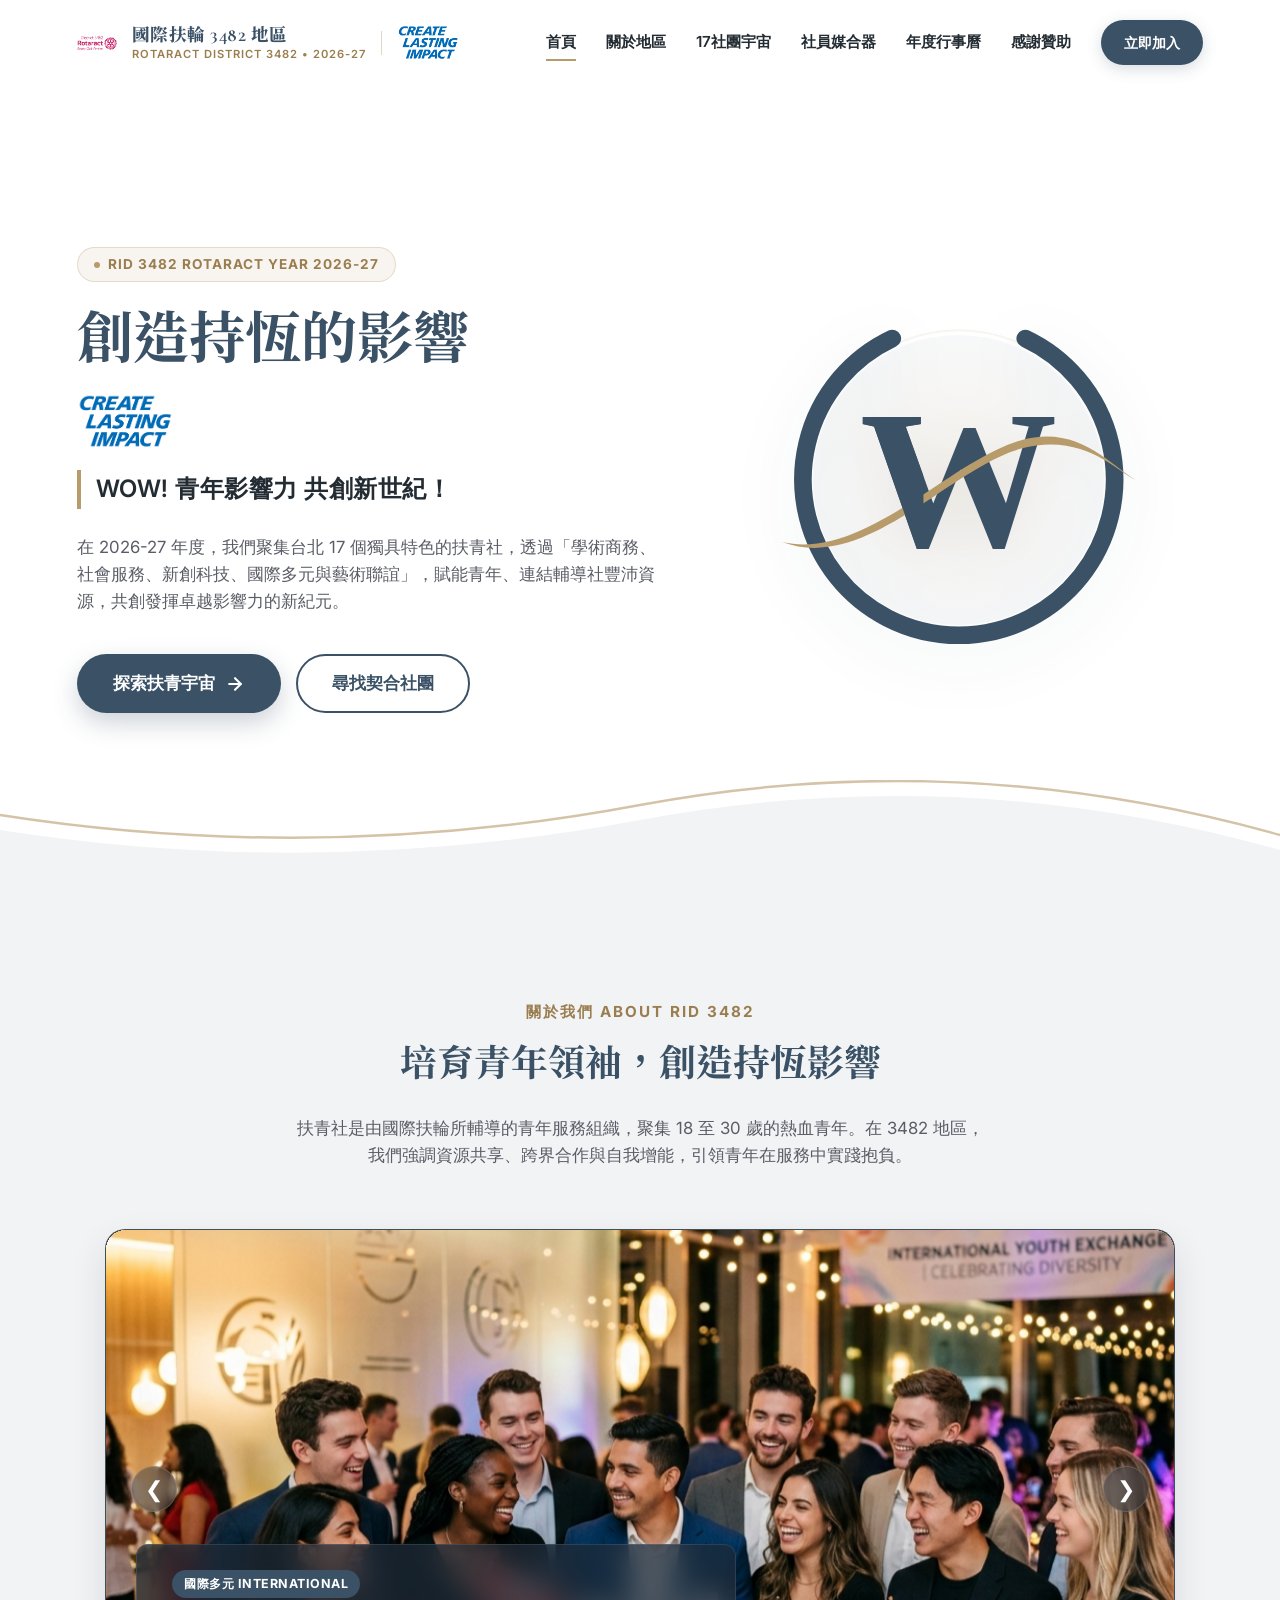
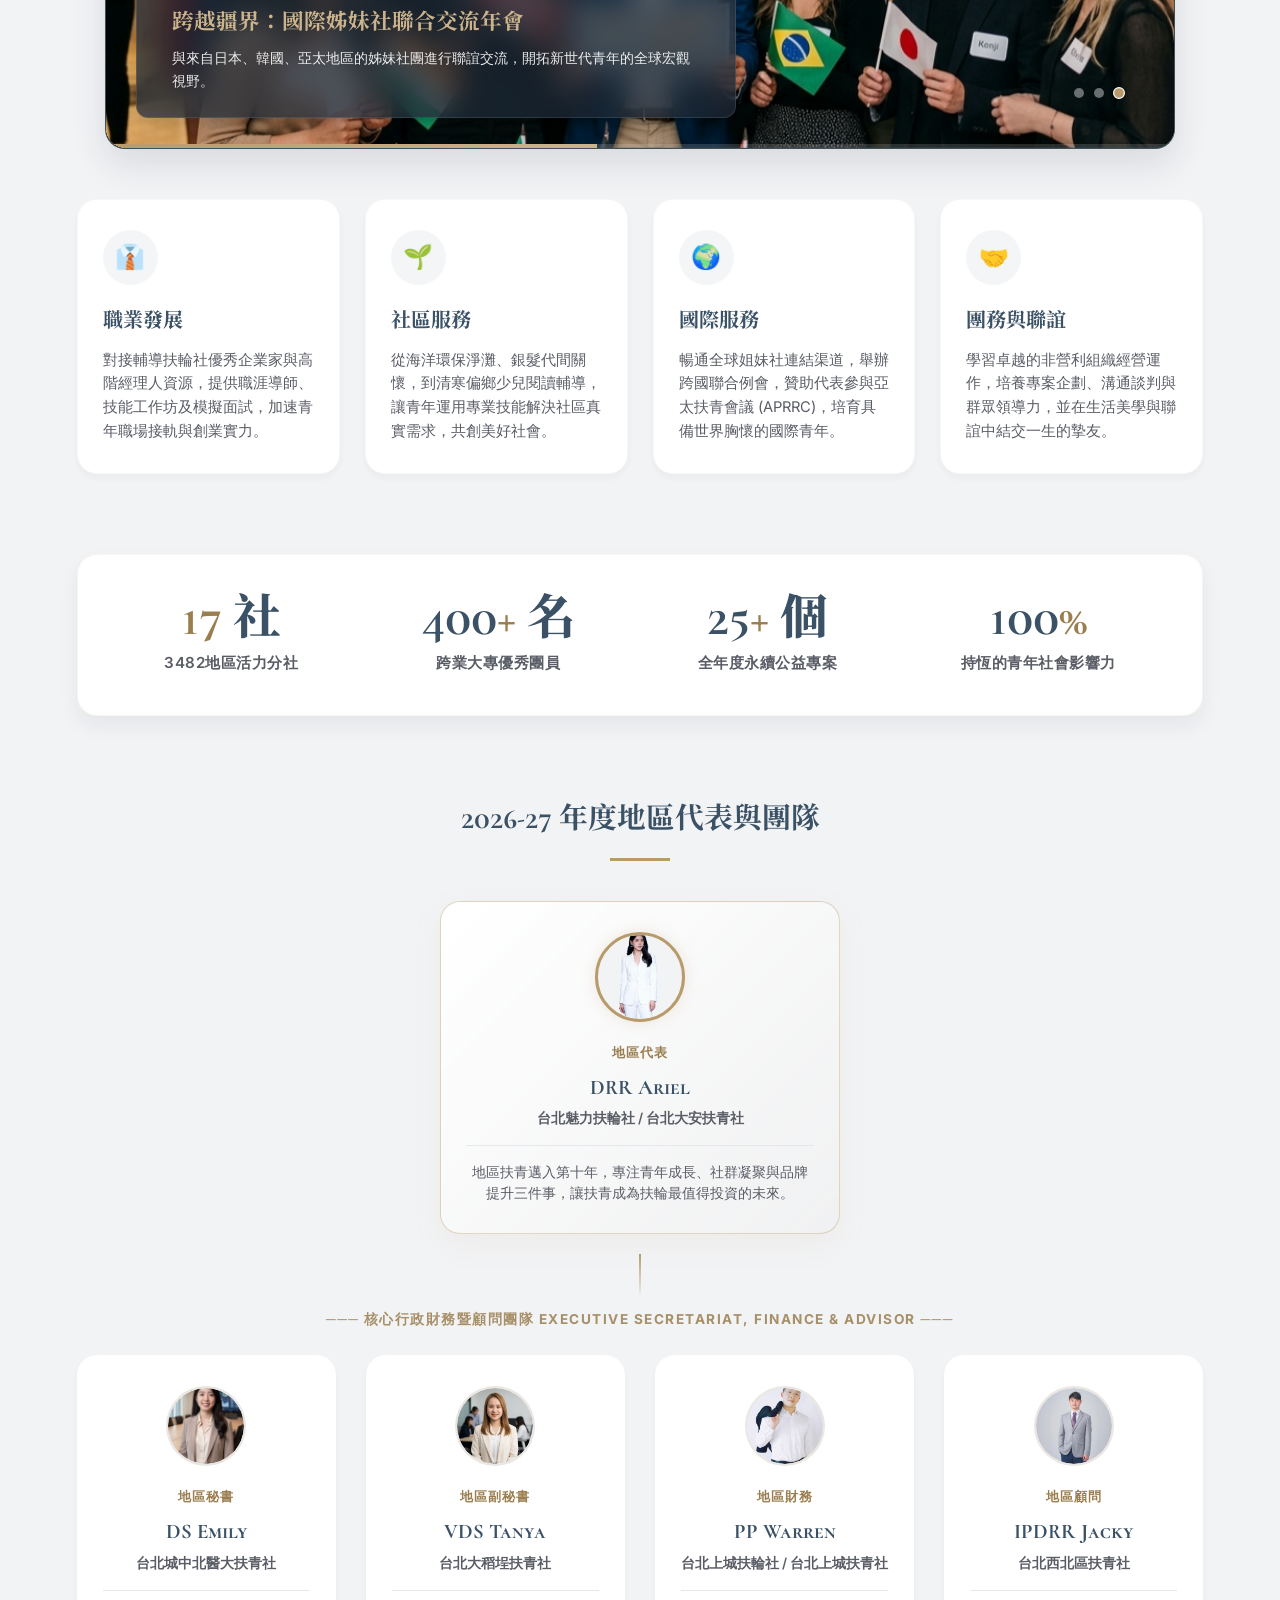
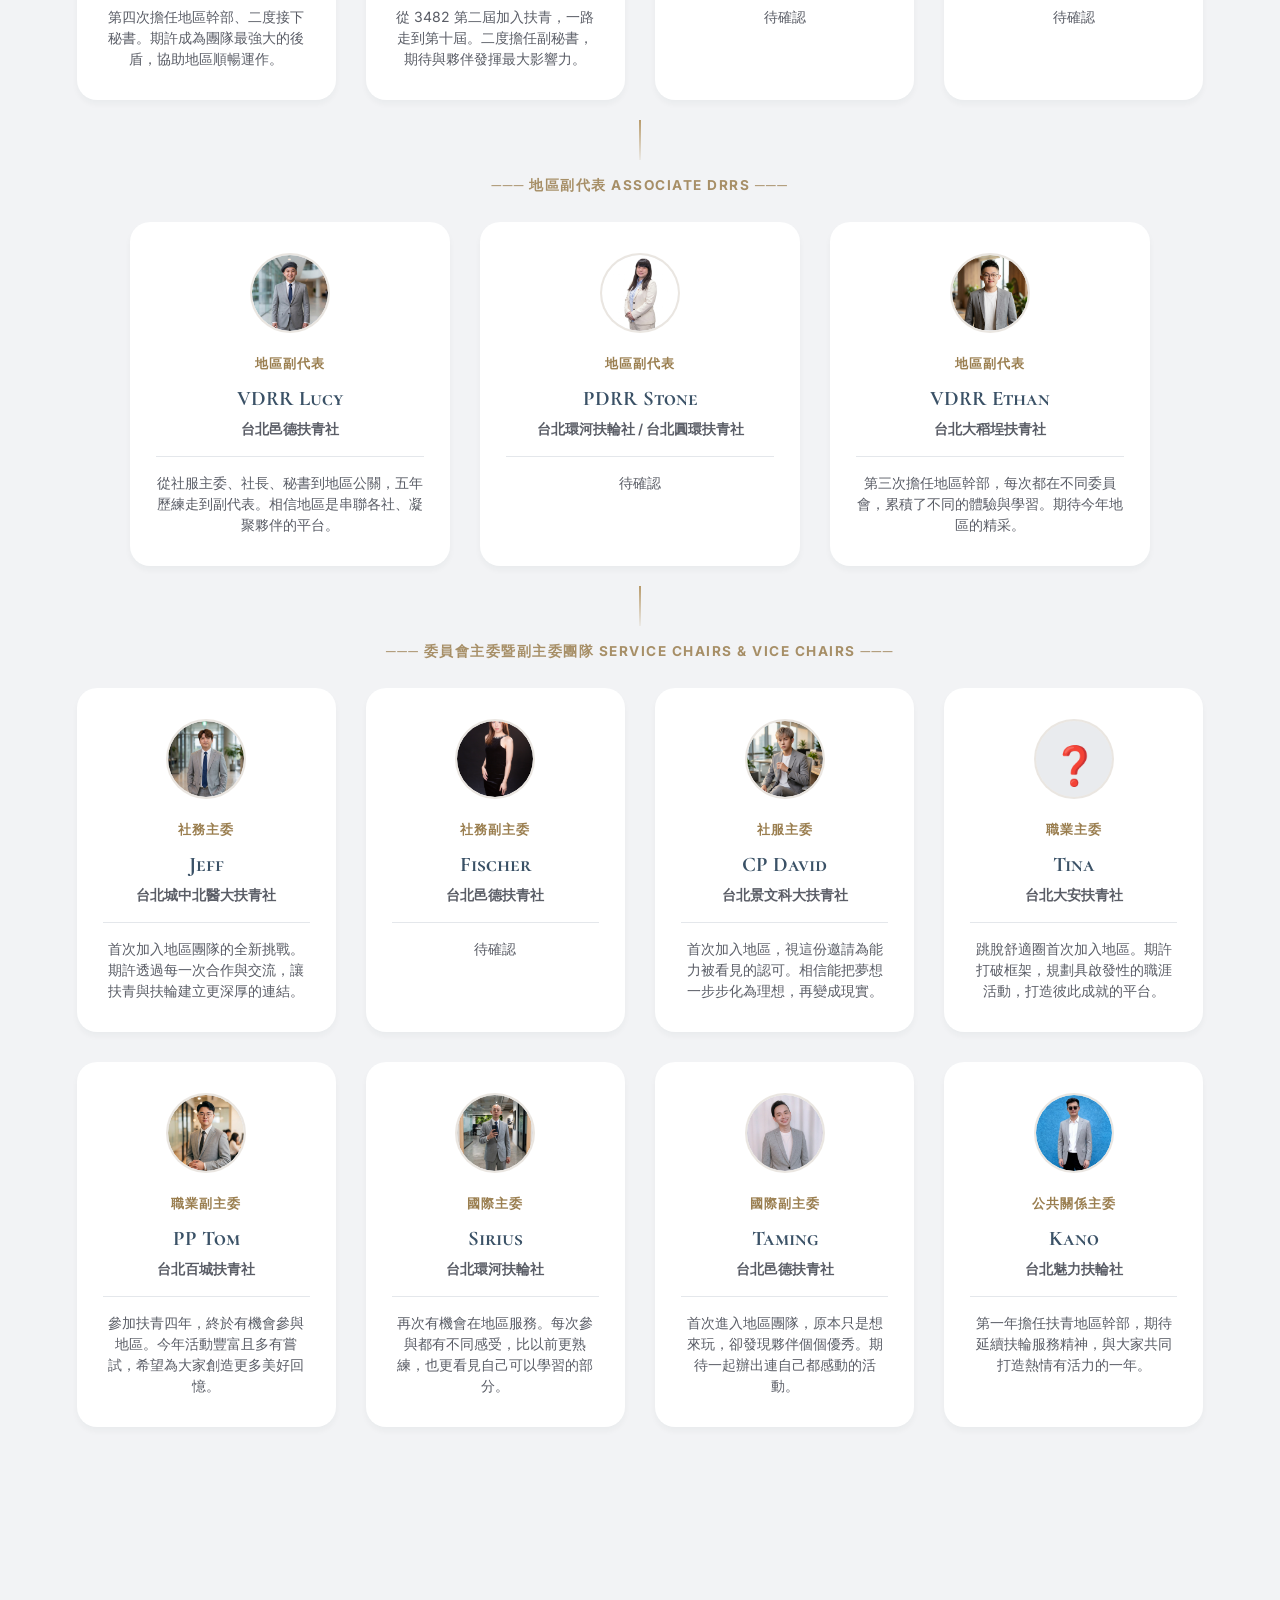
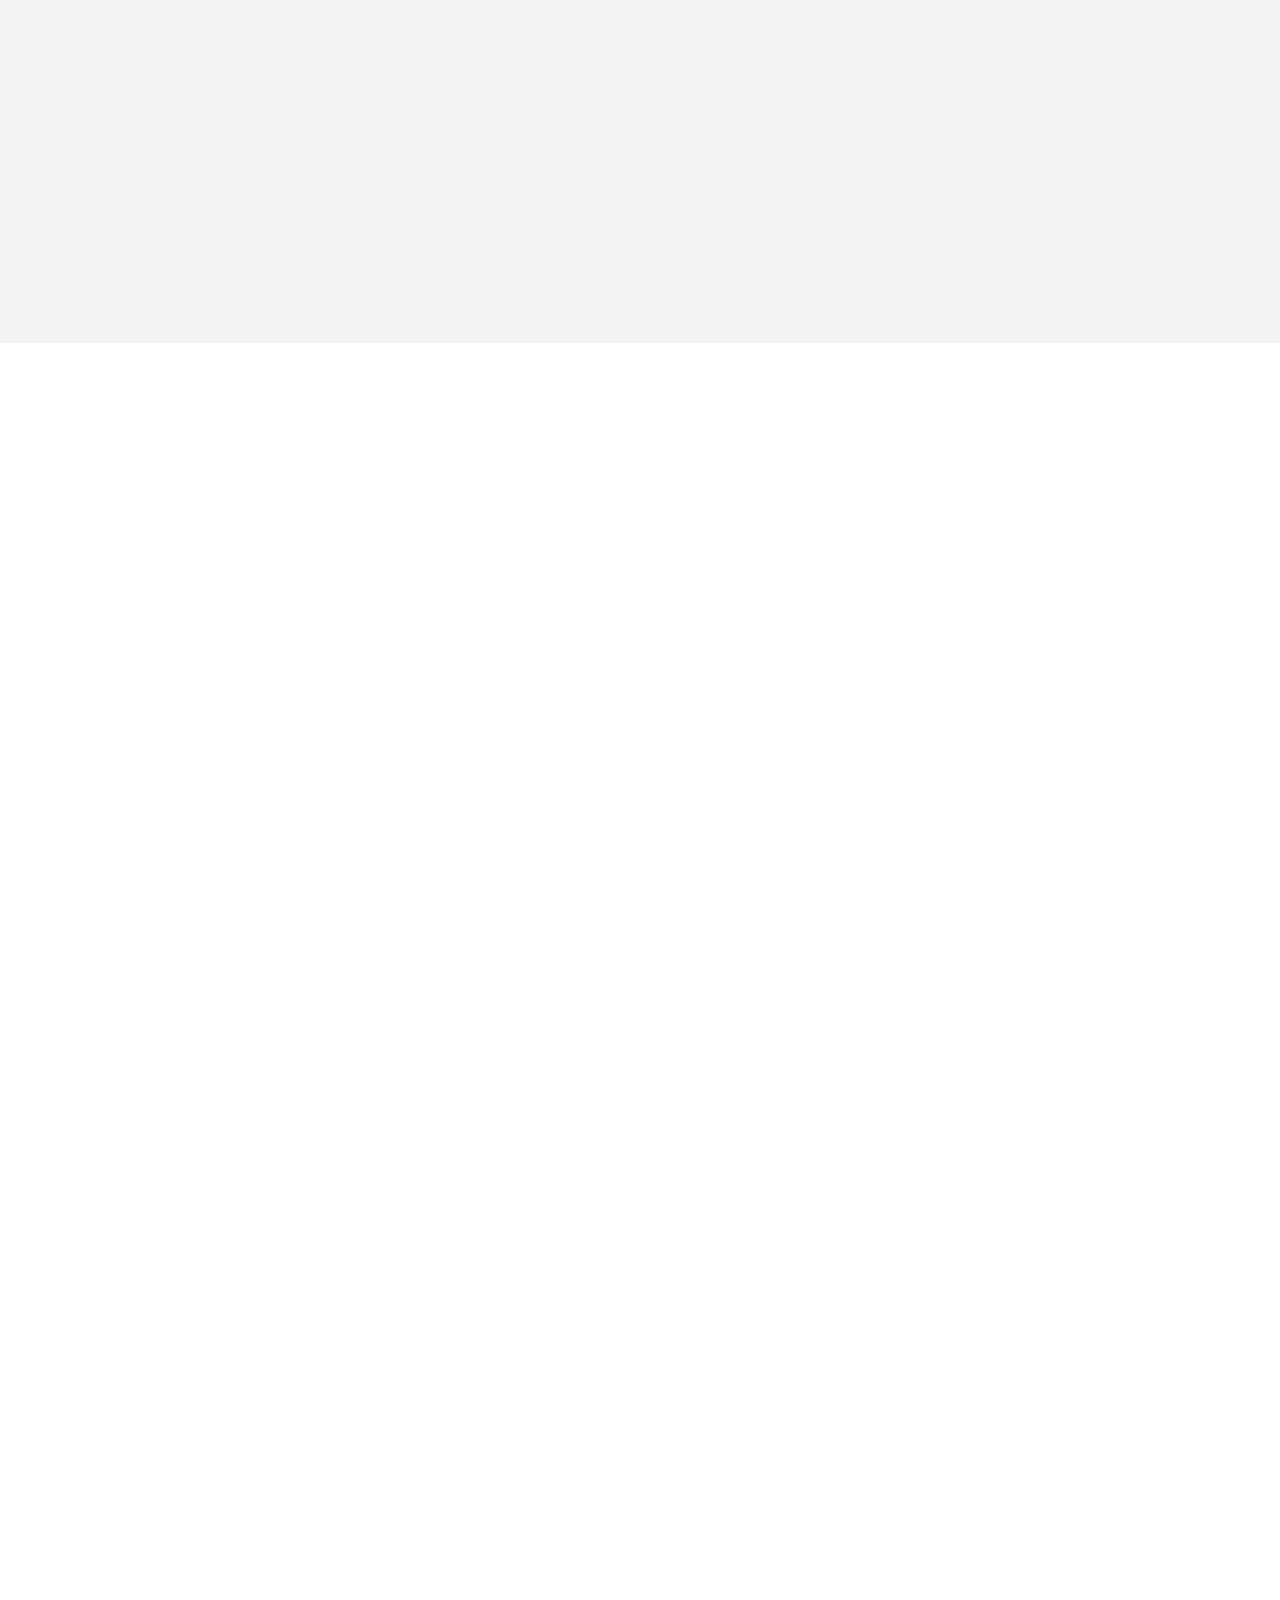
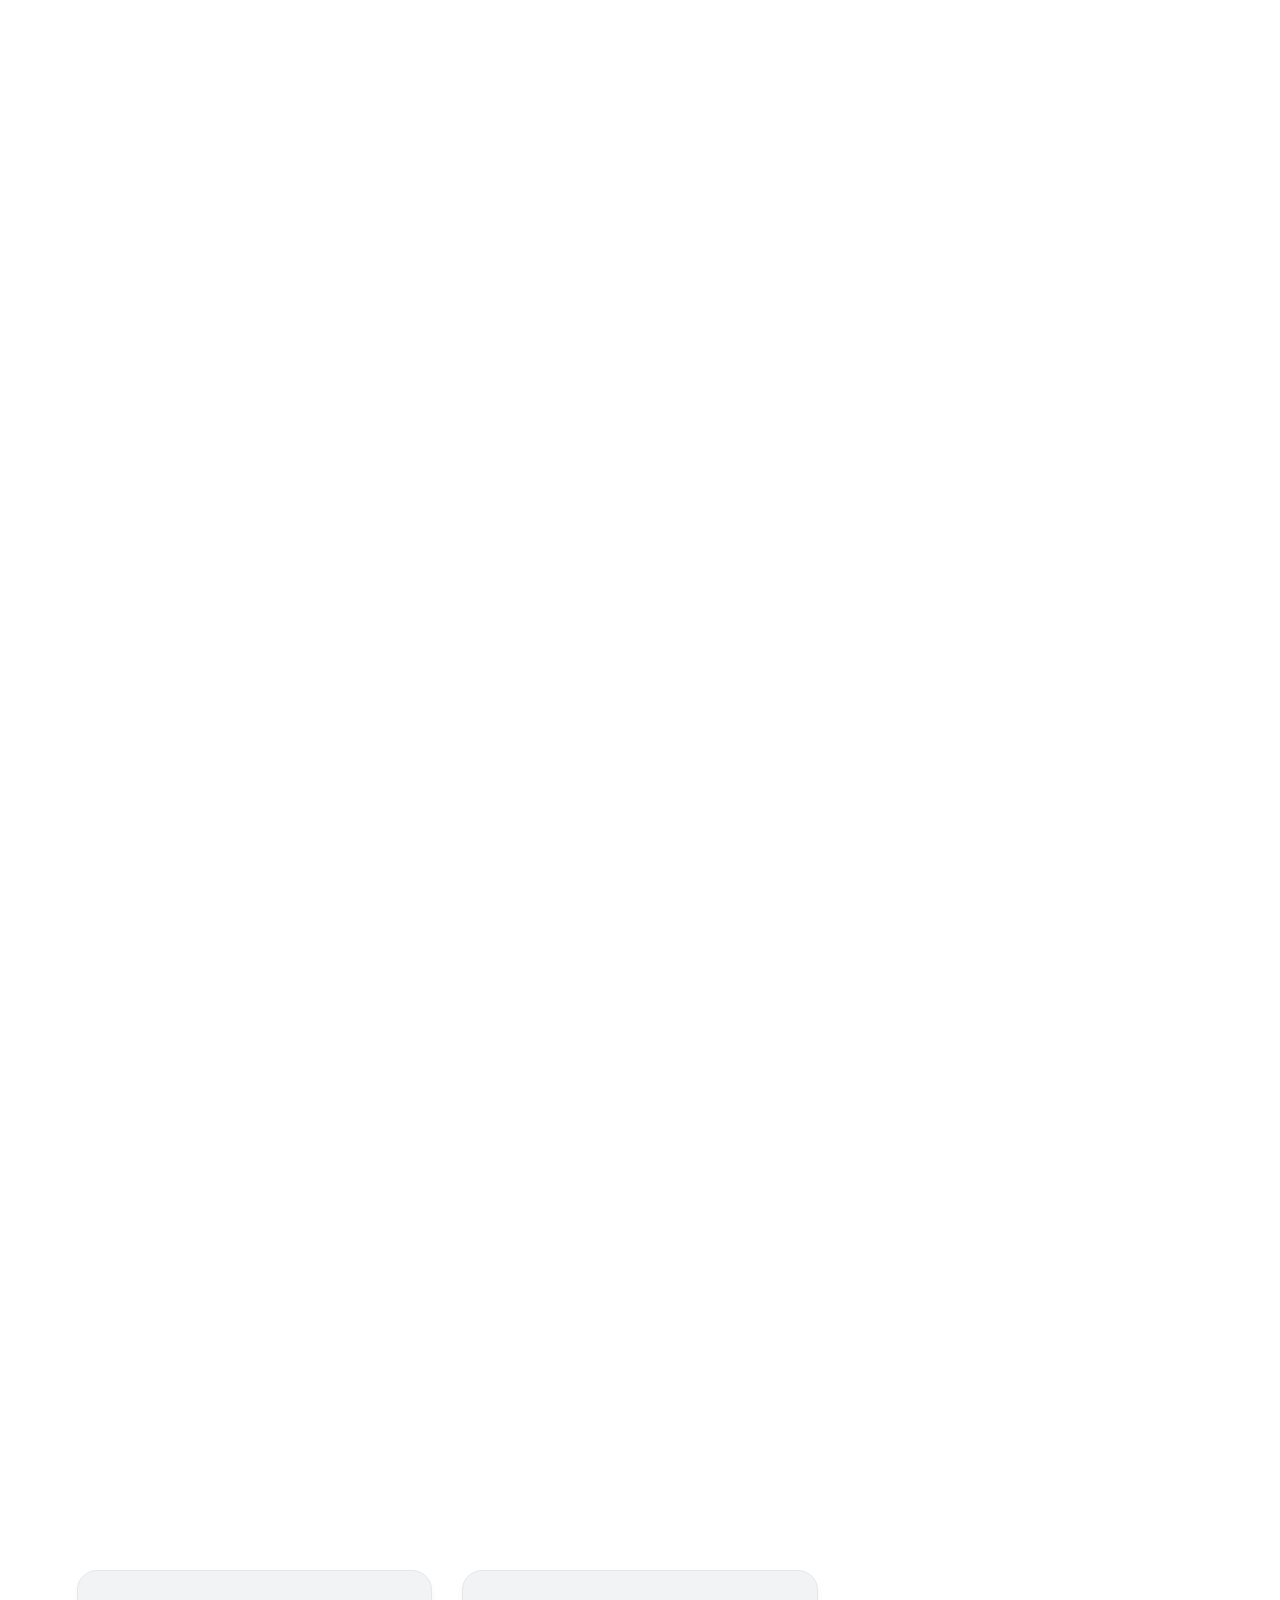
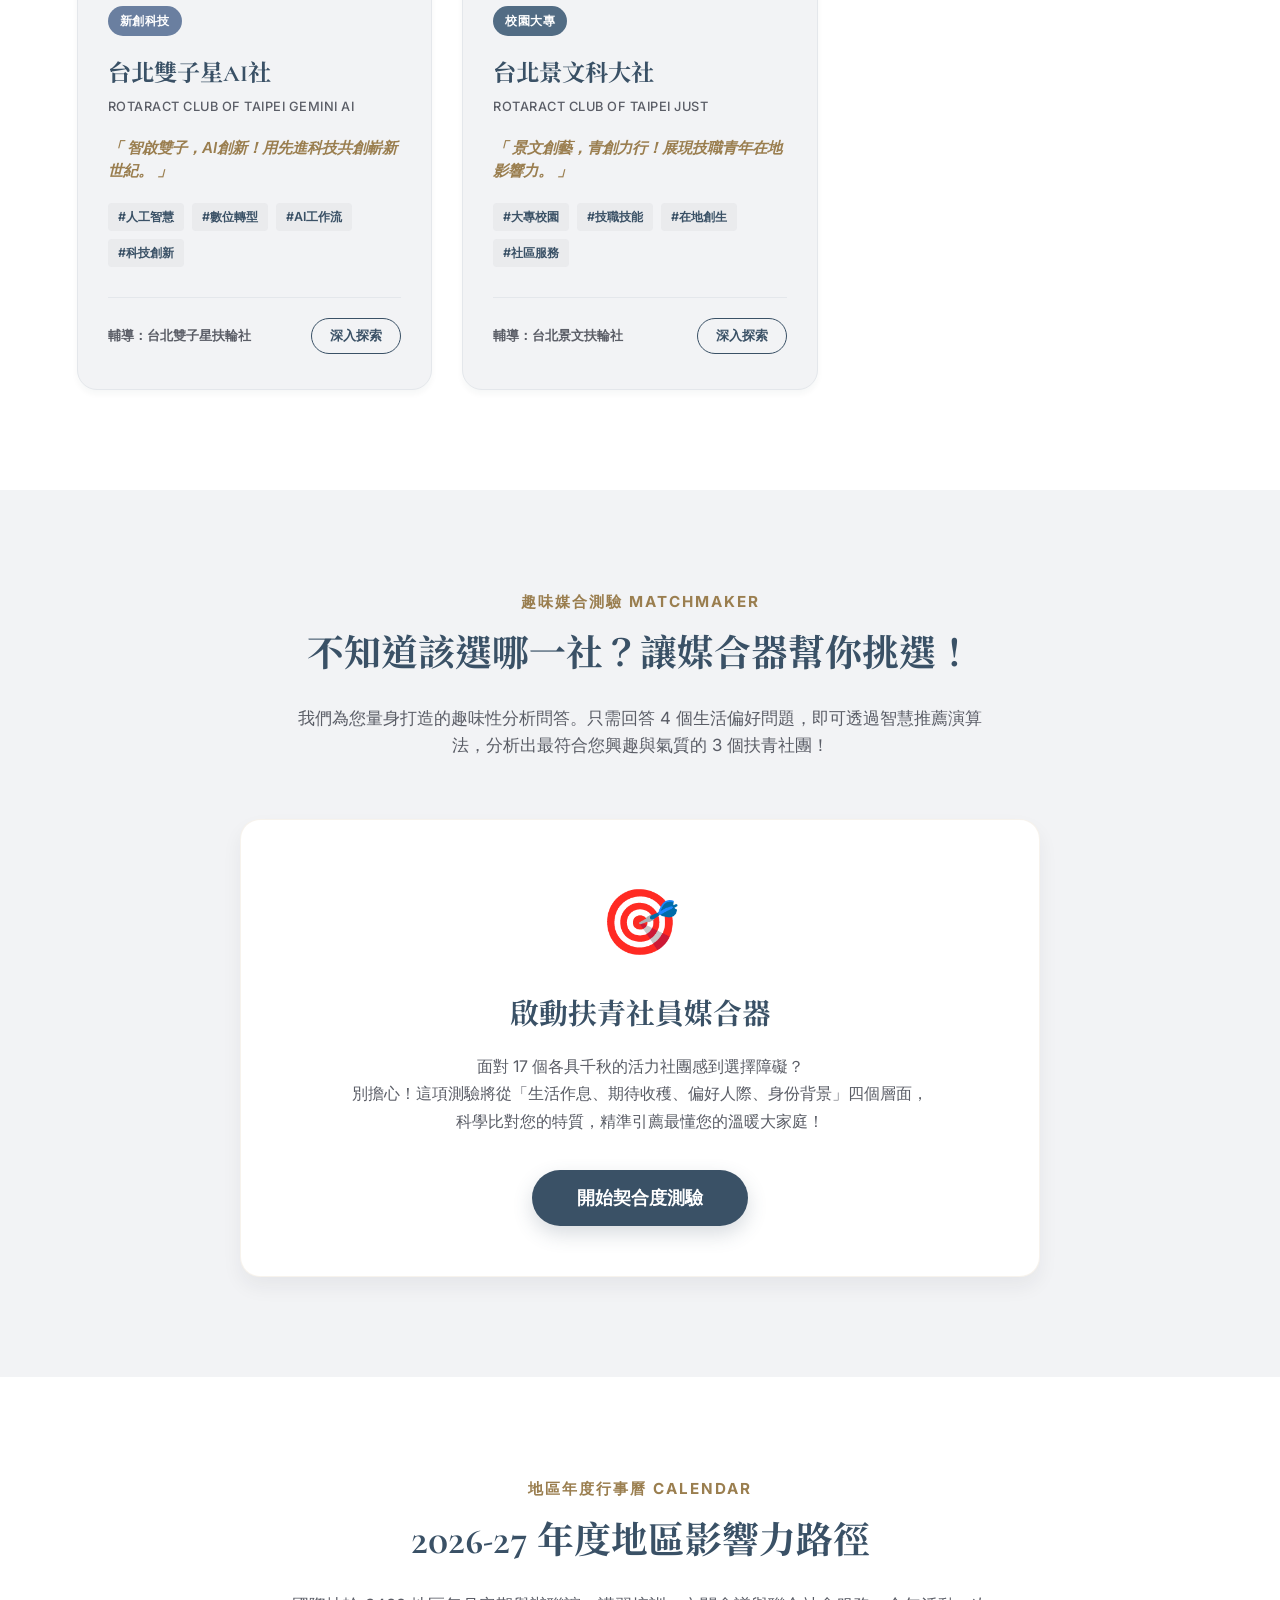
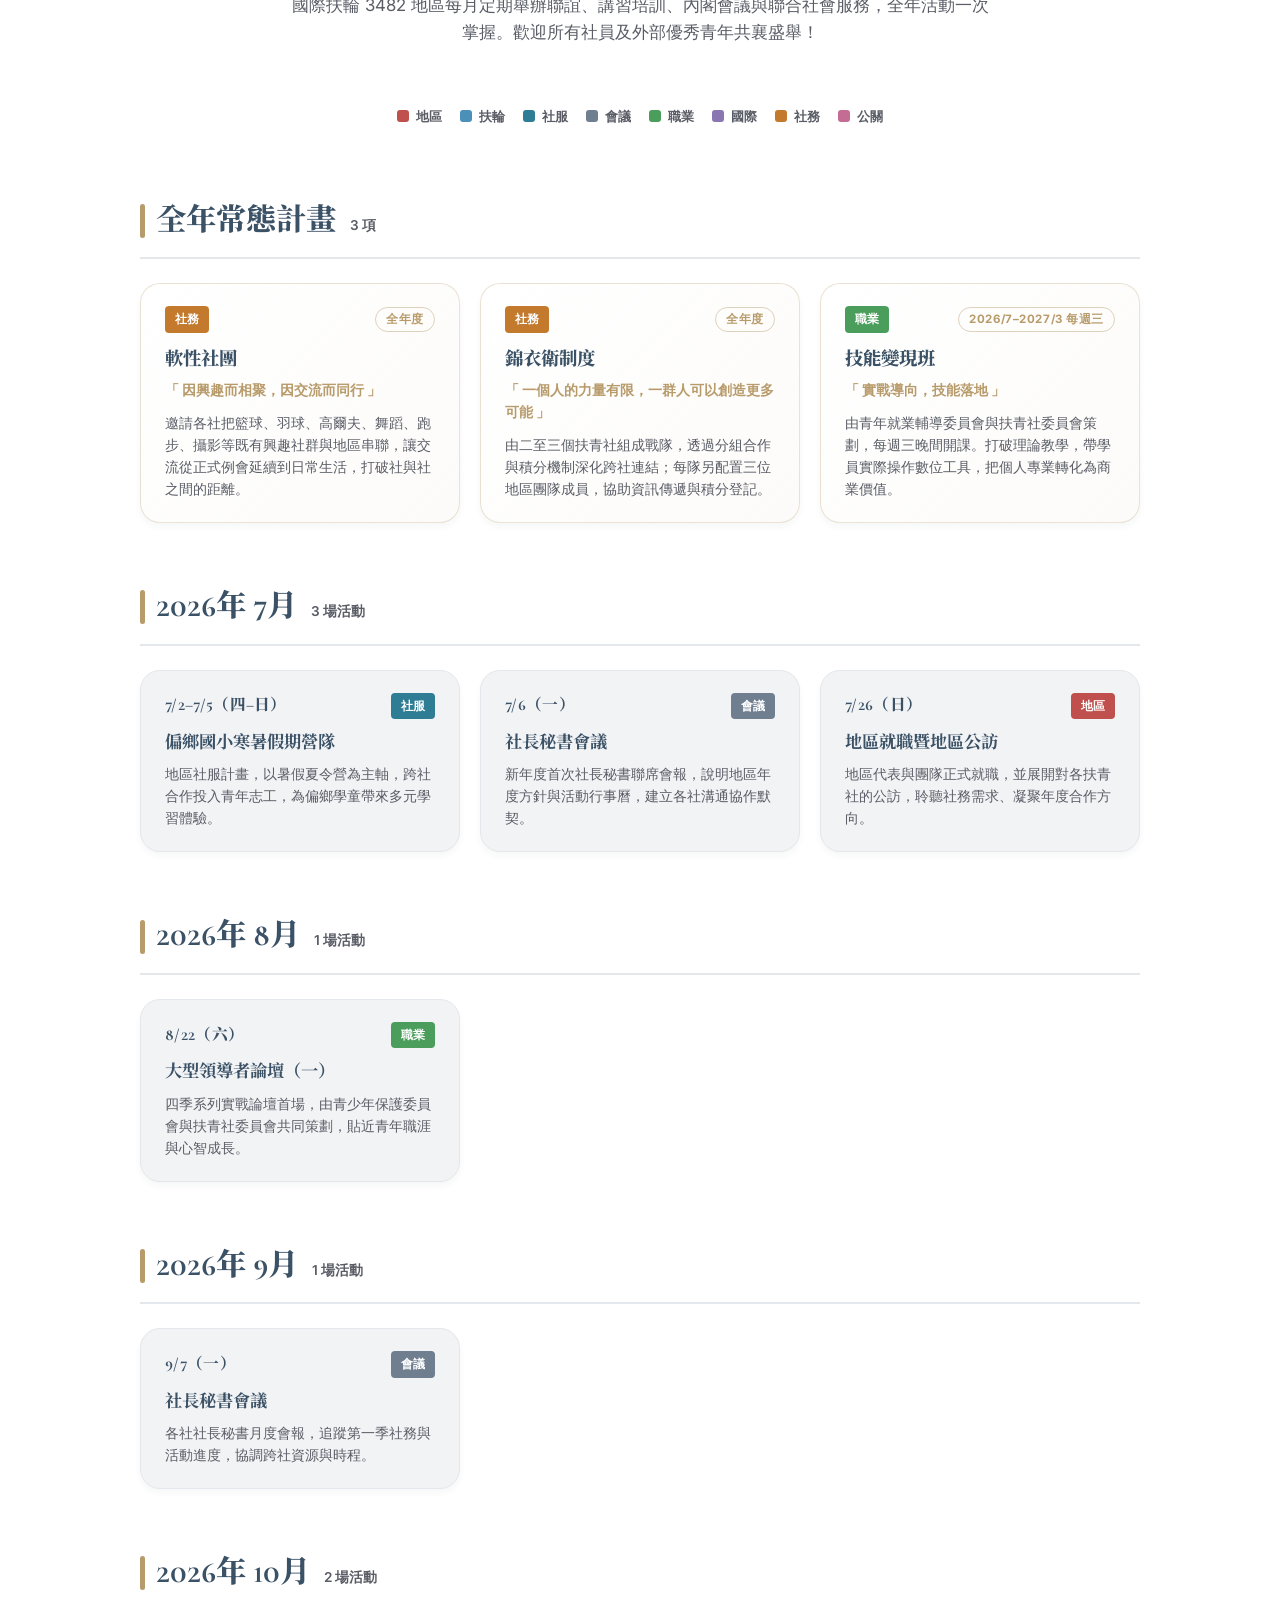
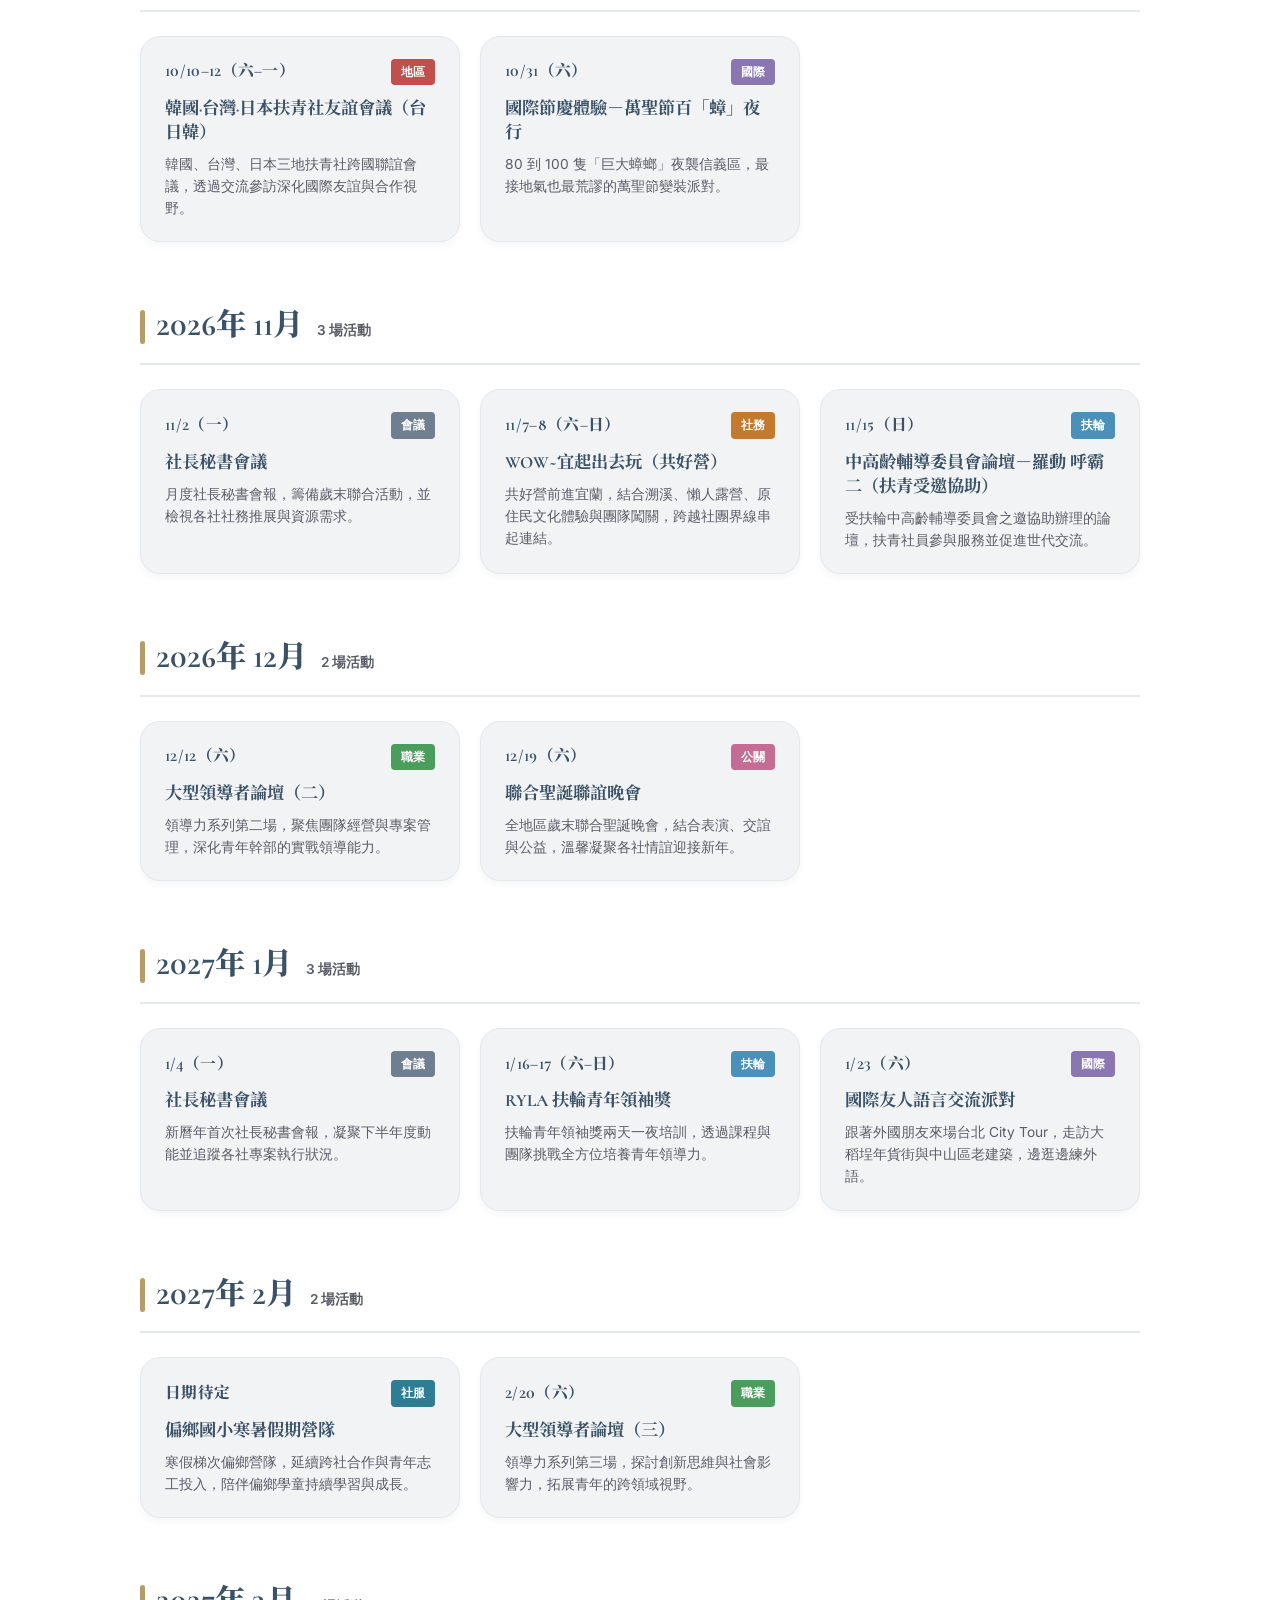
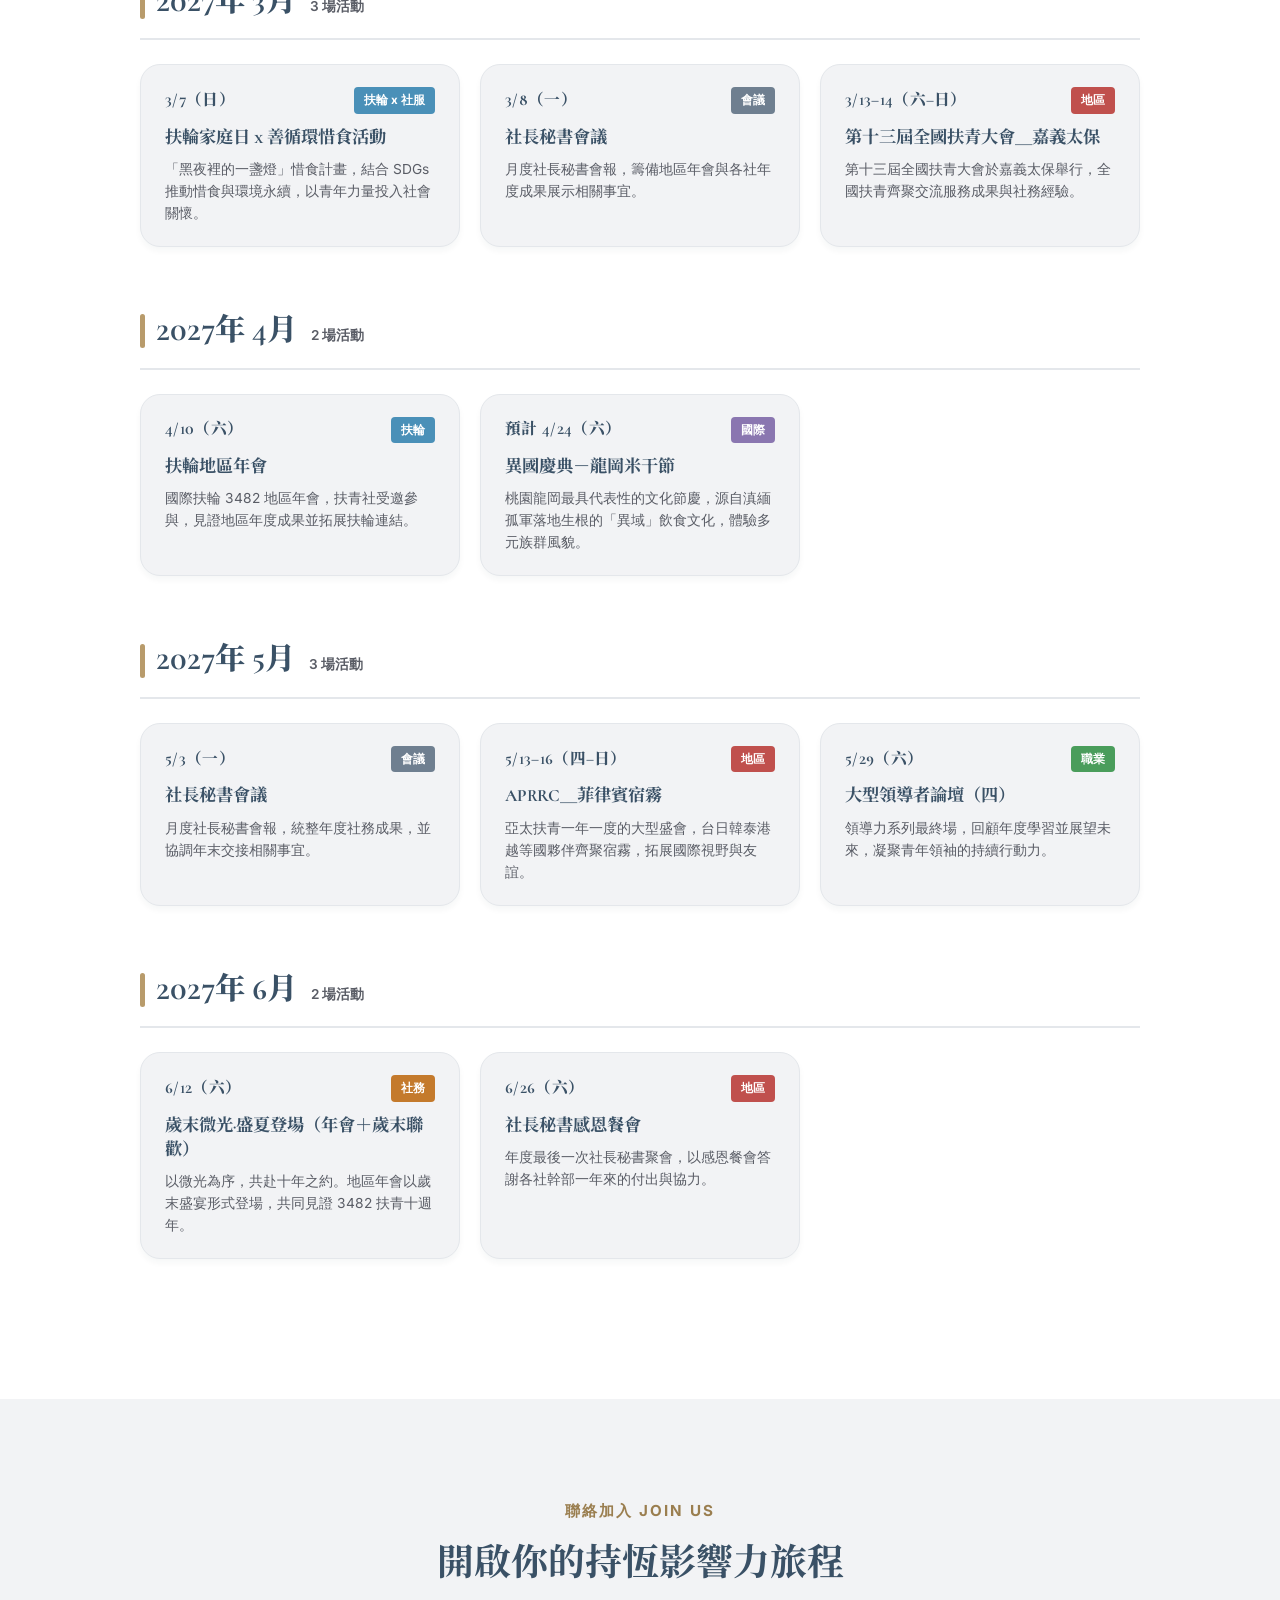
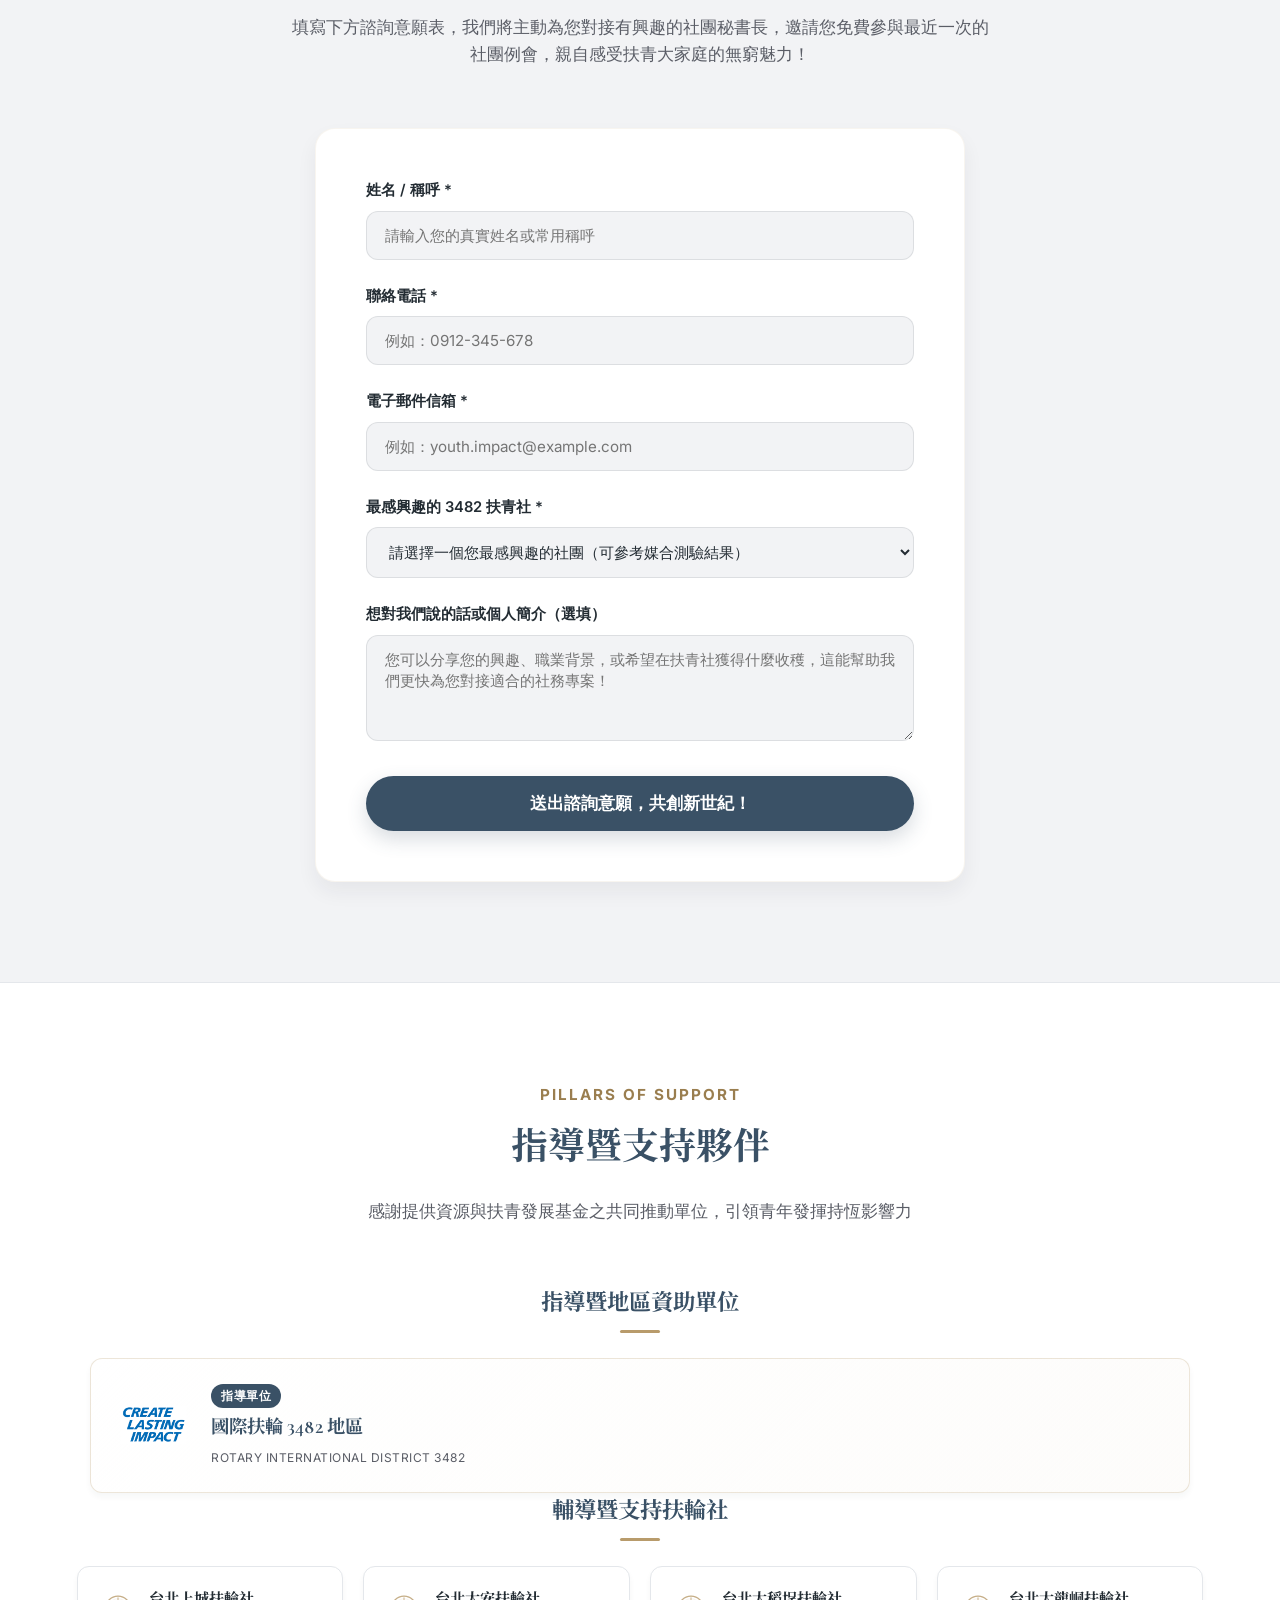
==== commit 23f90ebf: "新增全年常態計畫的渲染邏輯，更新地區資料以支援新計畫，並調整樣式以改善顯示效果" ====
--- a/index.html
+++ b/index.html
@@ -344,6 +344,10 @@
     </div>
 
     <div class="timeline-container">
+      <div class="cal-programs fade-in-up" id="cal-programs">
+        <!-- JS 動態渲染：全年常態計畫（不列入按月行事曆） -->
+      </div>
+
       <div class="timeline-flow" id="timeline-flow">
         <!-- JS 動態渲染：按月分組行事曆 -->
       </div>
--- a/style.css
+++ b/style.css
@@ -2039,6 +2039,57 @@
   color: var(--text-muted);
 }
 
+/* --- 全年常態計畫（獨立於按月行事曆的板塊） --- */
+.cal-programs {
+  margin-bottom: 60px;
+}
+
+.cal-program-grid {
+  display: grid;
+  grid-template-columns: repeat(auto-fit, minmax(320px, 1fr));
+  gap: 20px;
+}
+
+.cal-program {
+  background: linear-gradient(135deg, var(--bg-white) 0%, rgba(184, 155, 107, 0.04) 100%);
+  border: 1px solid rgba(184, 155, 107, 0.28);
+  border-radius: var(--radius-lg);
+  padding: 22px 24px;
+  box-shadow: var(--shadow-sm);
+  transition: var(--transition);
+}
+
+.cal-program:hover {
+  box-shadow: var(--shadow-md);
+  border-color: var(--accent);
+  transform: translateY(-4px);
+}
+
+.cal-program-badge {
+  font-size: 0.72rem;
+  font-weight: 700;
+  letter-spacing: 0.05em;
+  color: var(--accent);
+  border: 1px solid rgba(184, 155, 107, 0.45);
+  border-radius: 20px;
+  padding: 2px 10px;
+}
+
+.cal-program-title {
+  font-family: var(--font-title);
+  font-size: 1.15rem;
+  font-weight: 800;
+  color: var(--primary);
+  margin: 12px 0 6px;
+}
+
+.cal-program-motto {
+  font-size: 0.85rem;
+  font-weight: 600;
+  color: var(--accent);
+  margin-bottom: 10px;
+}
+
 .cal-event-grid {
   display: grid;
   grid-template-columns: repeat(auto-fill, minmax(280px, 1fr));
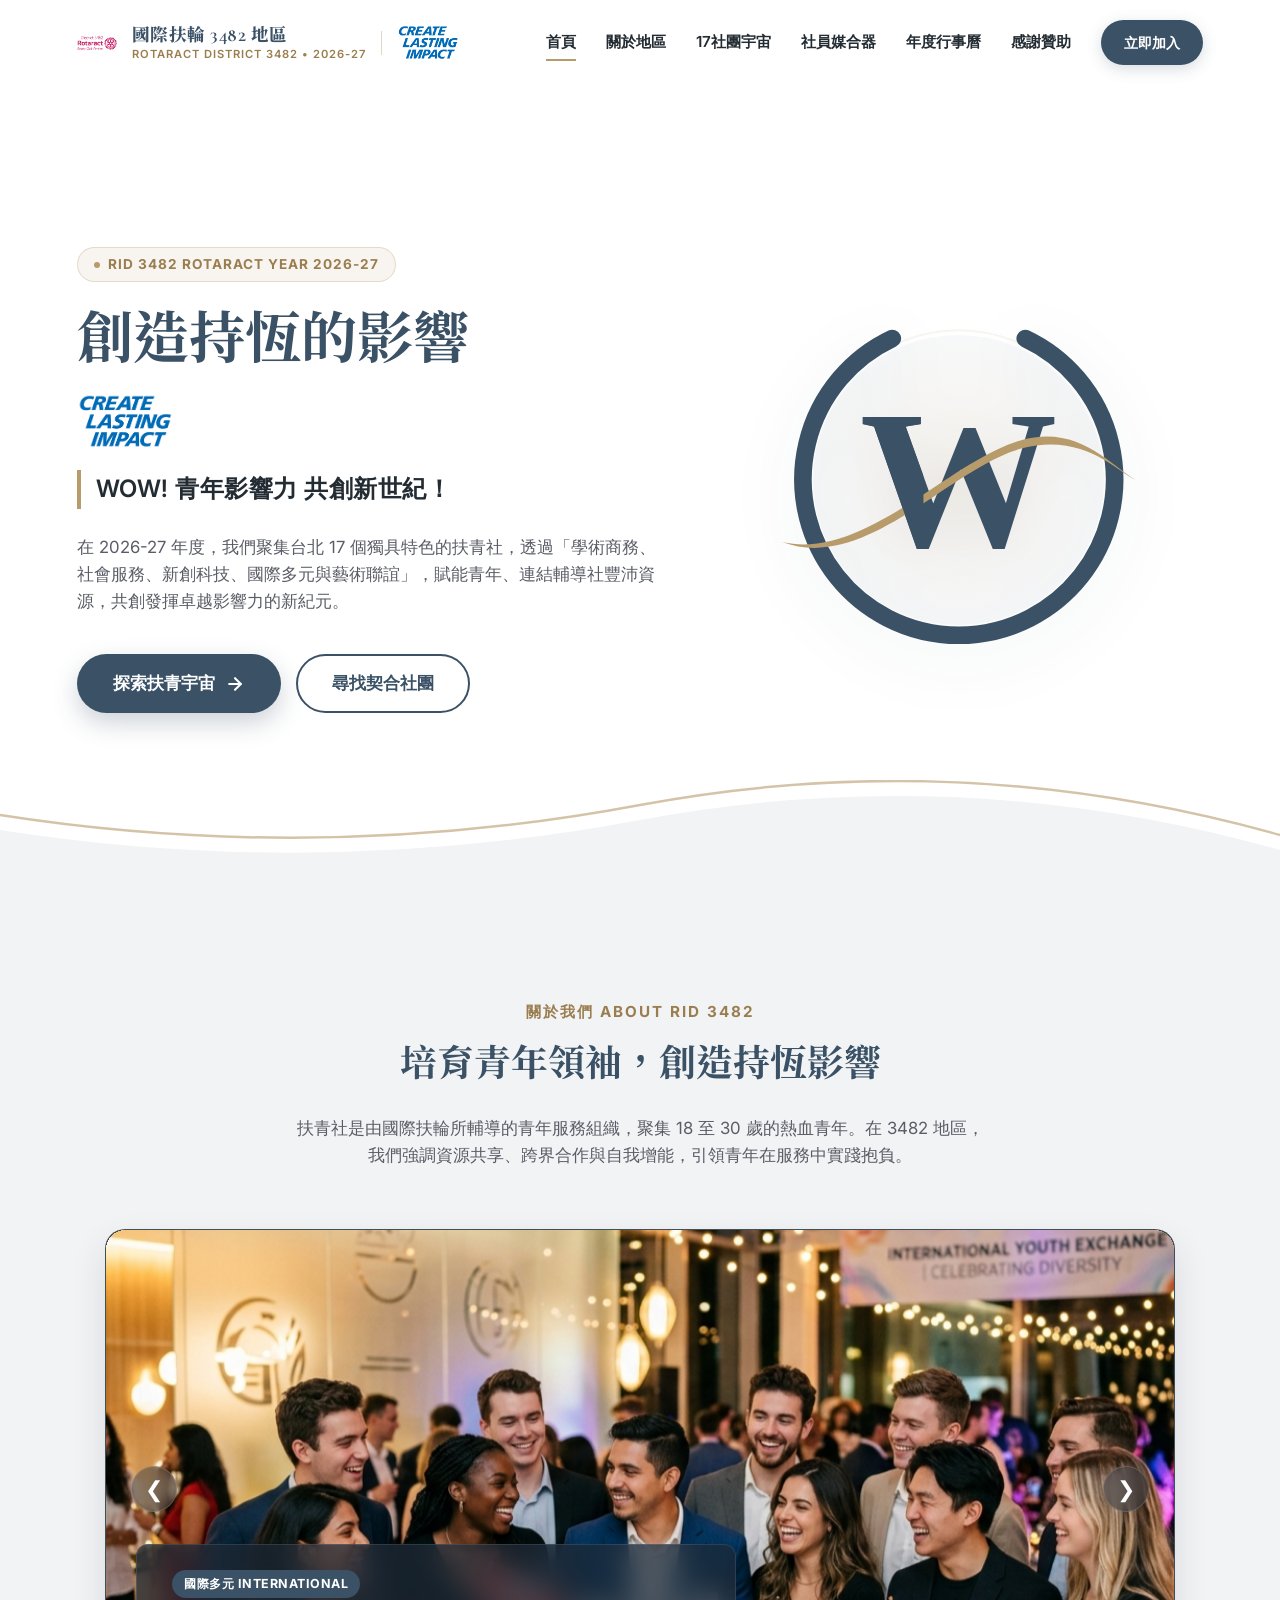
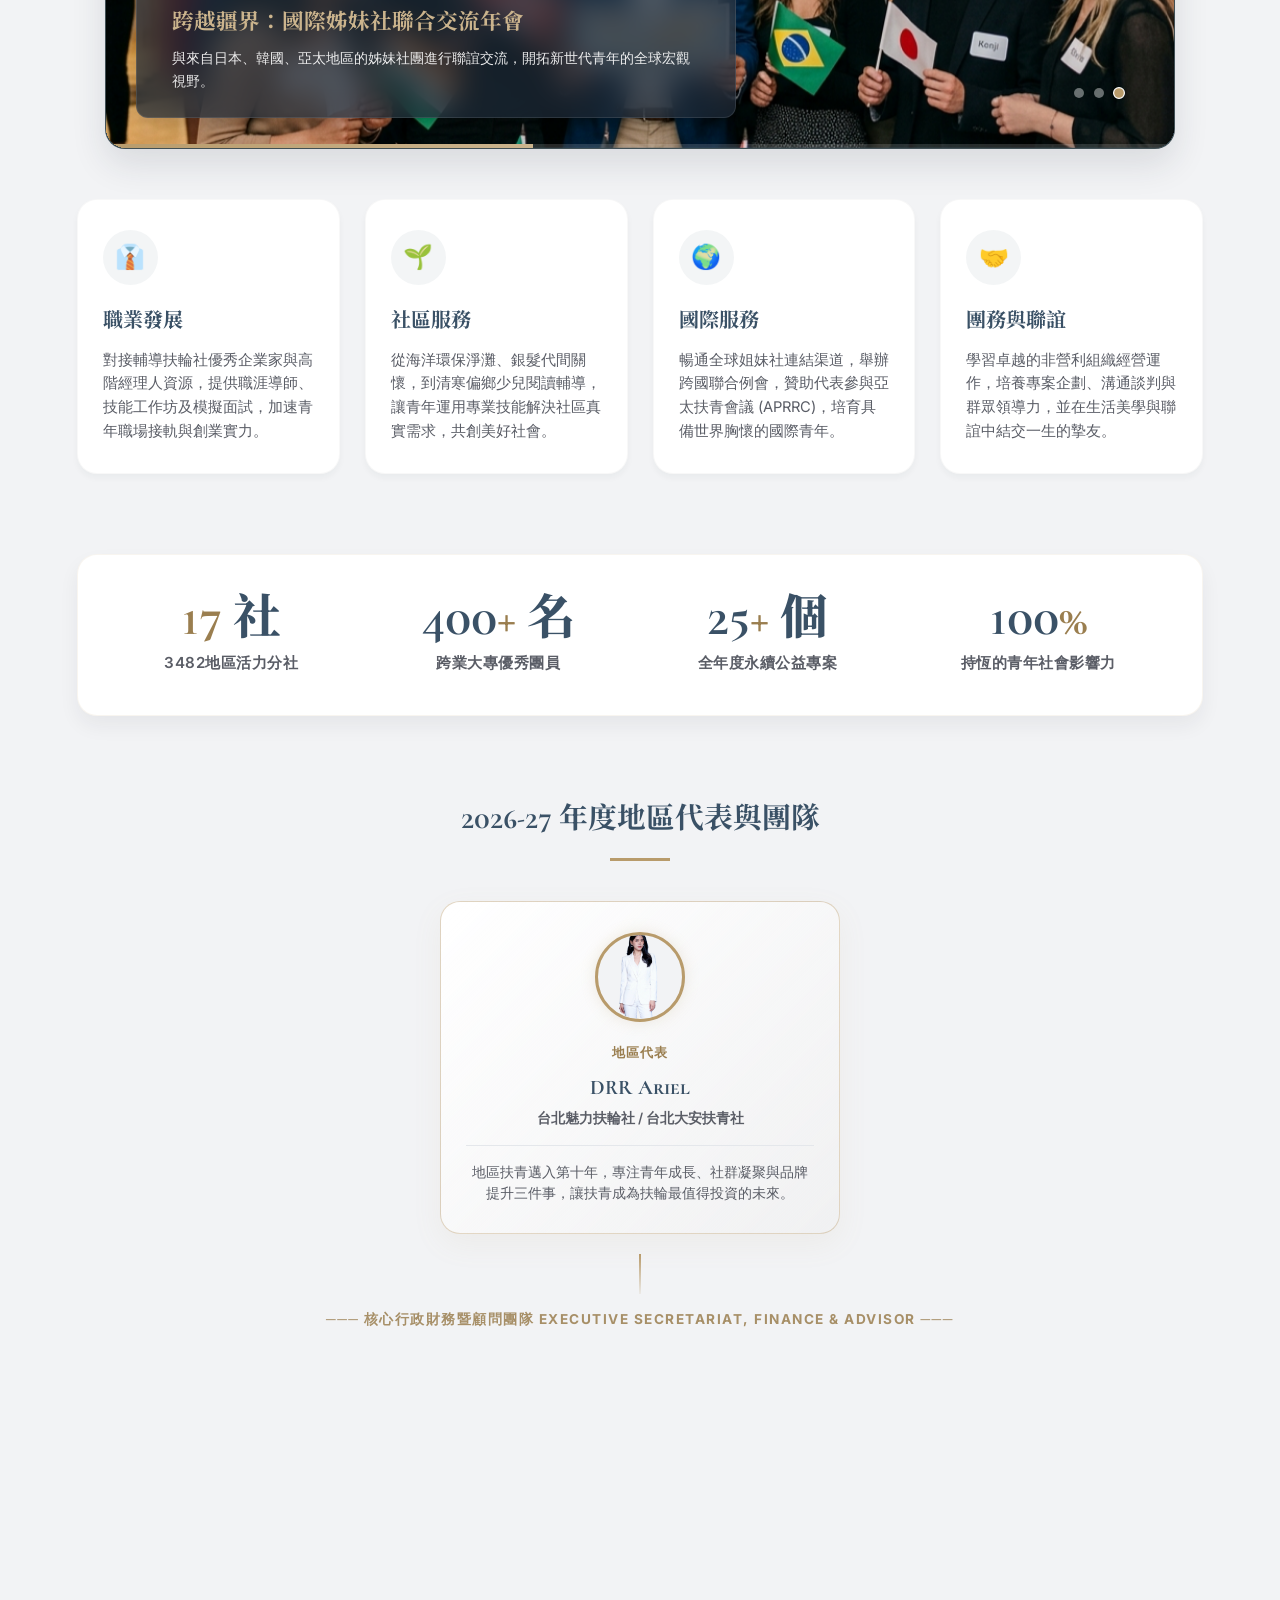
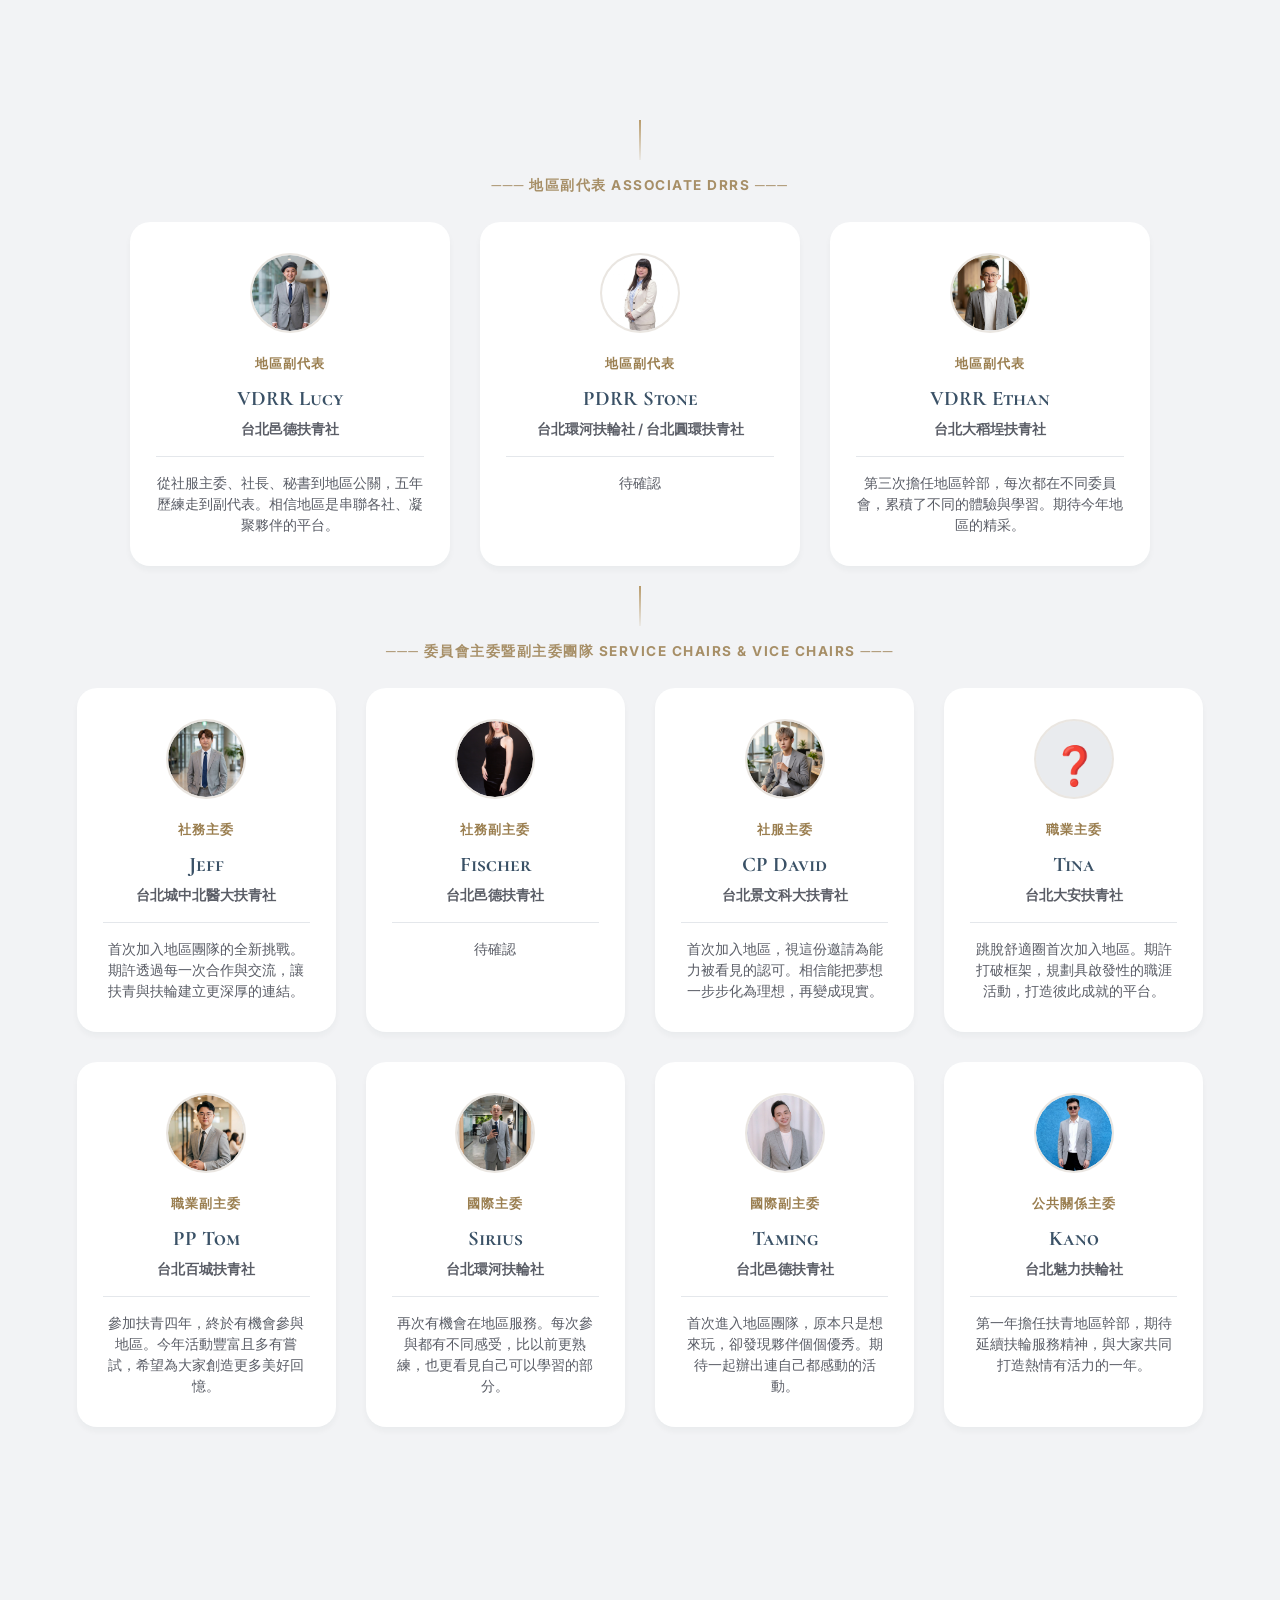
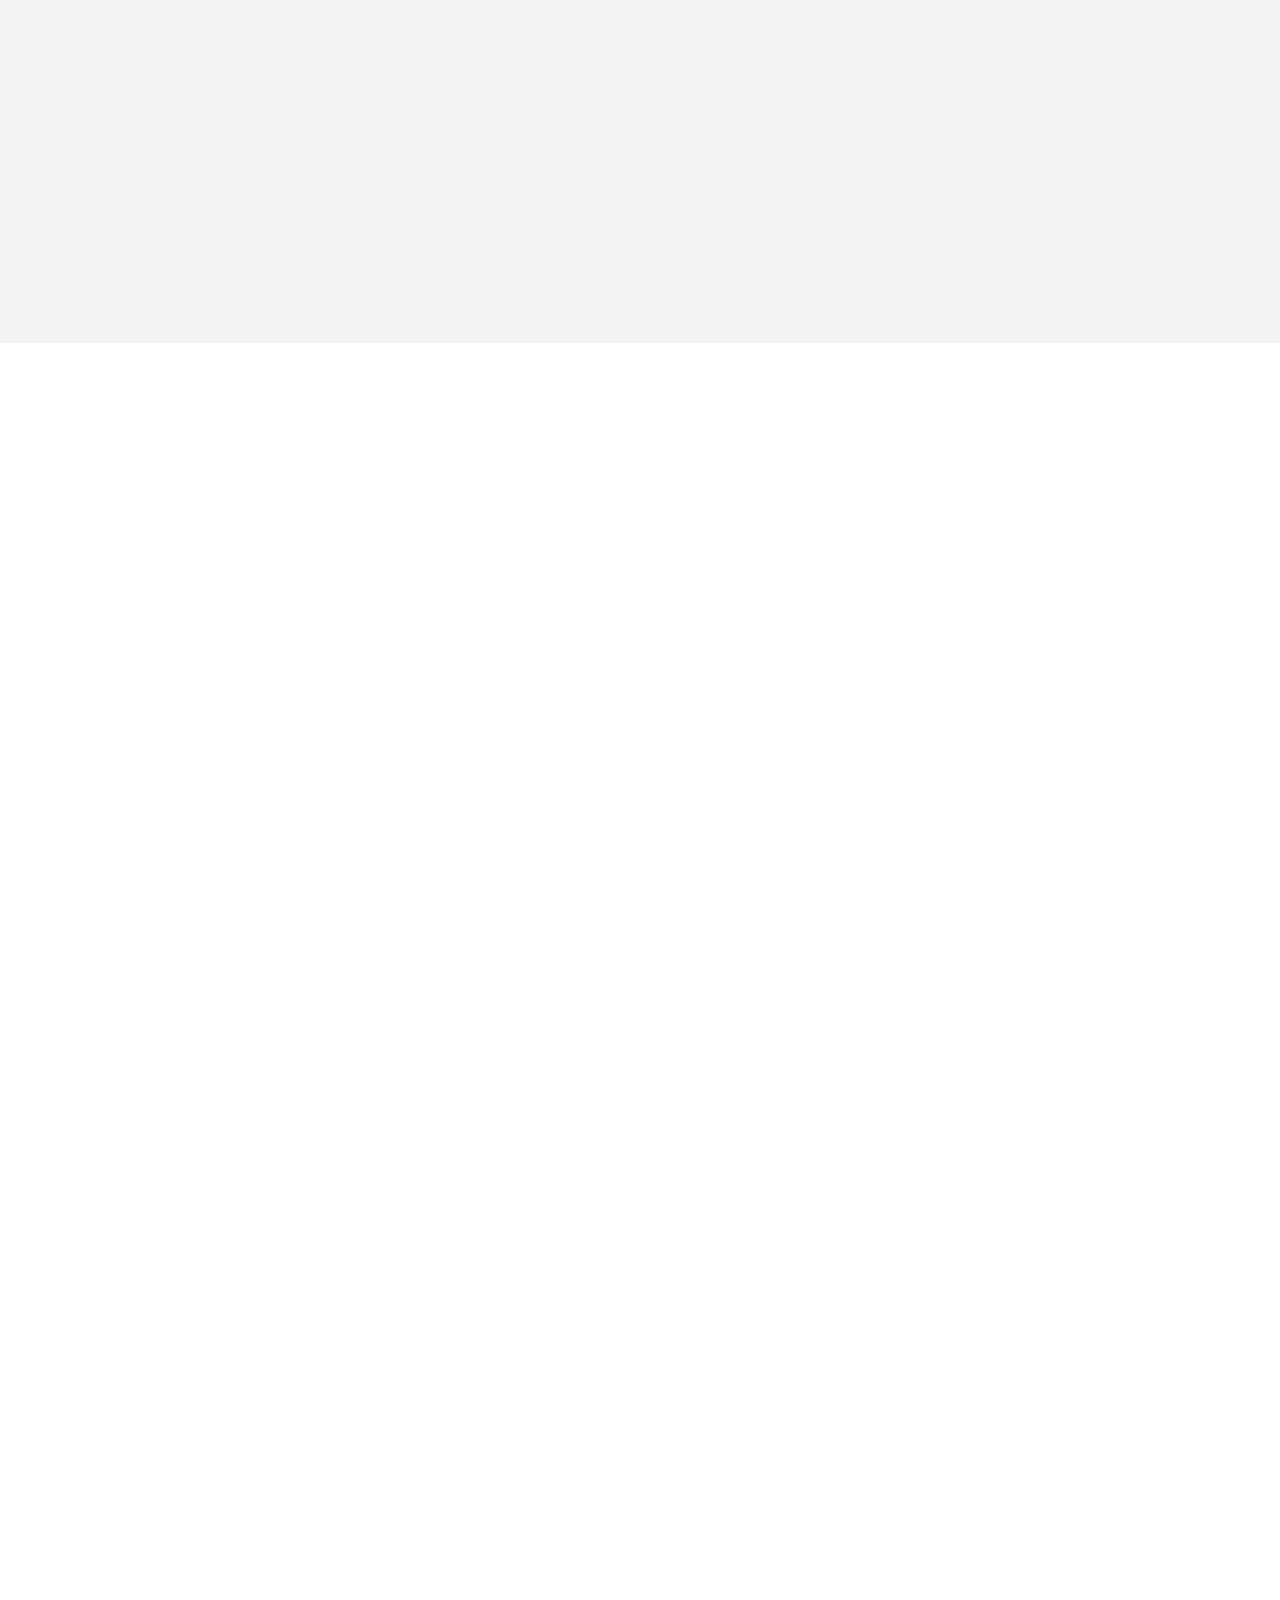
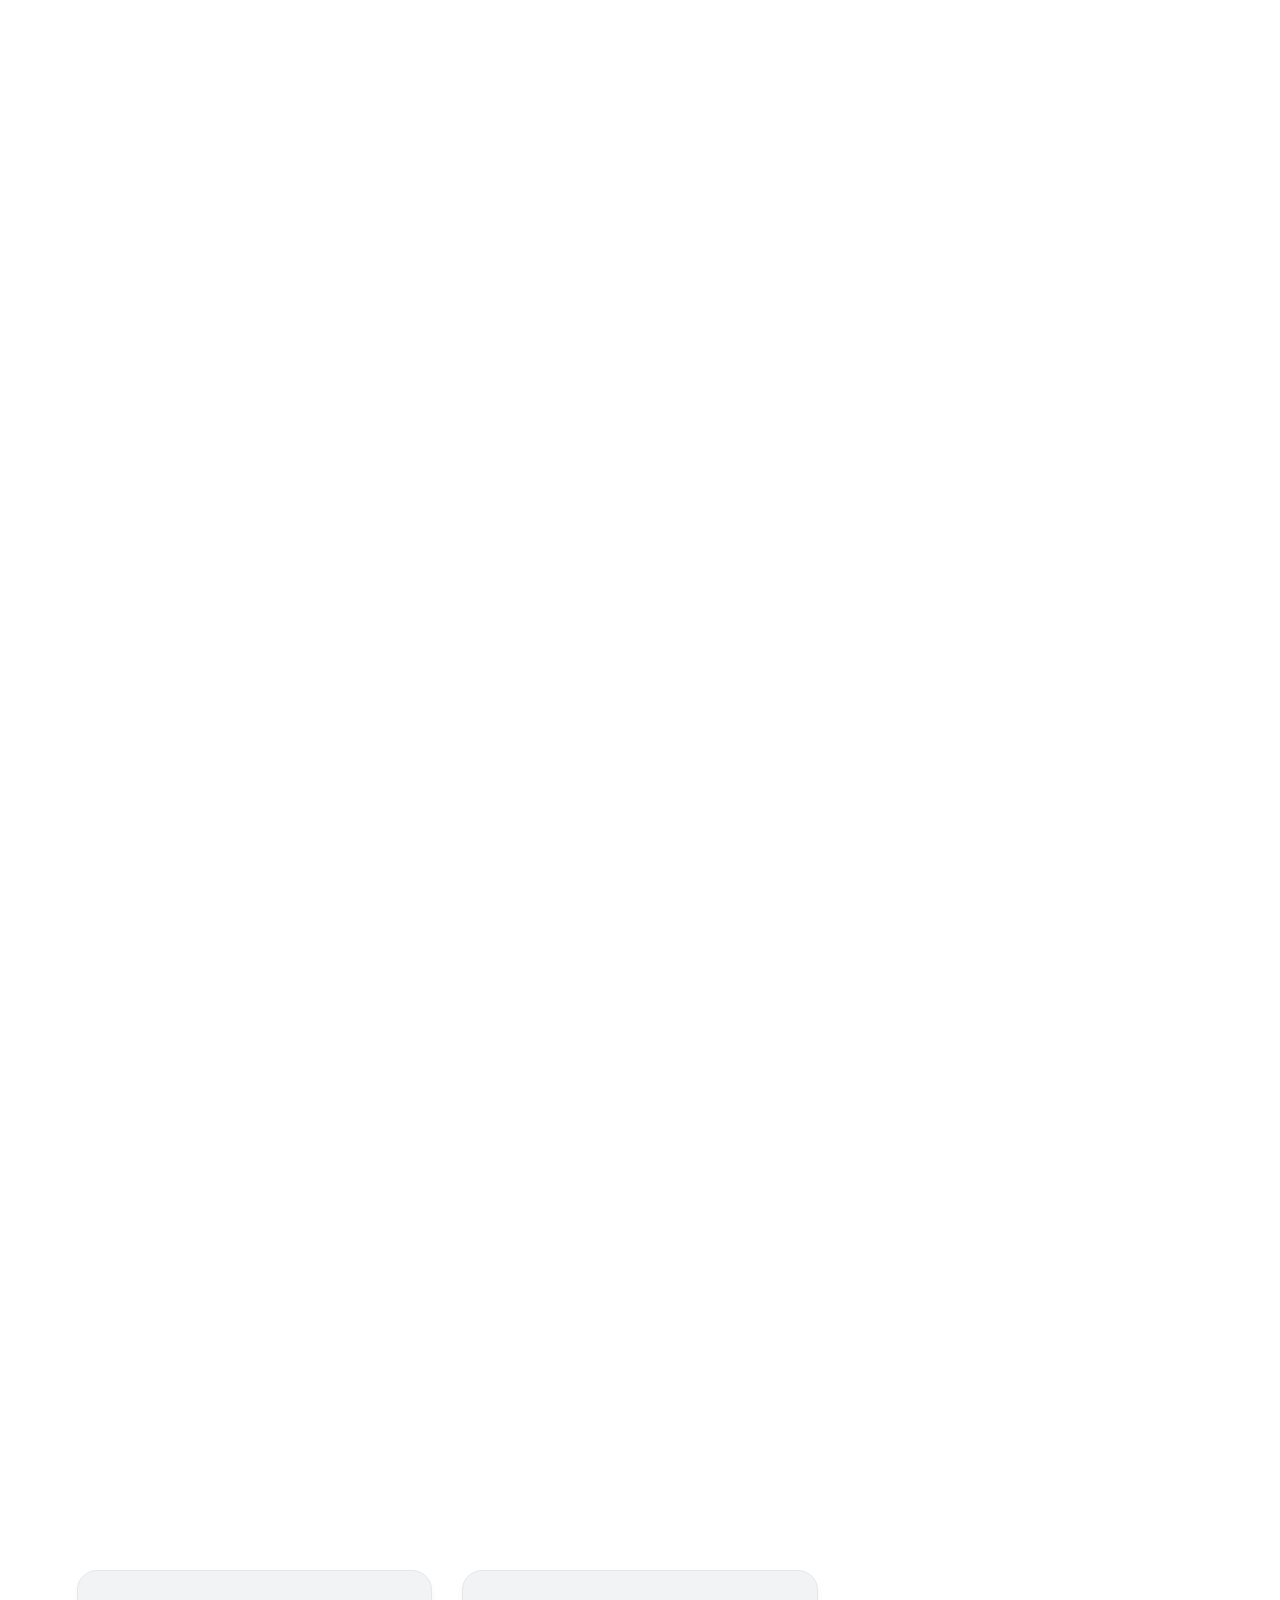
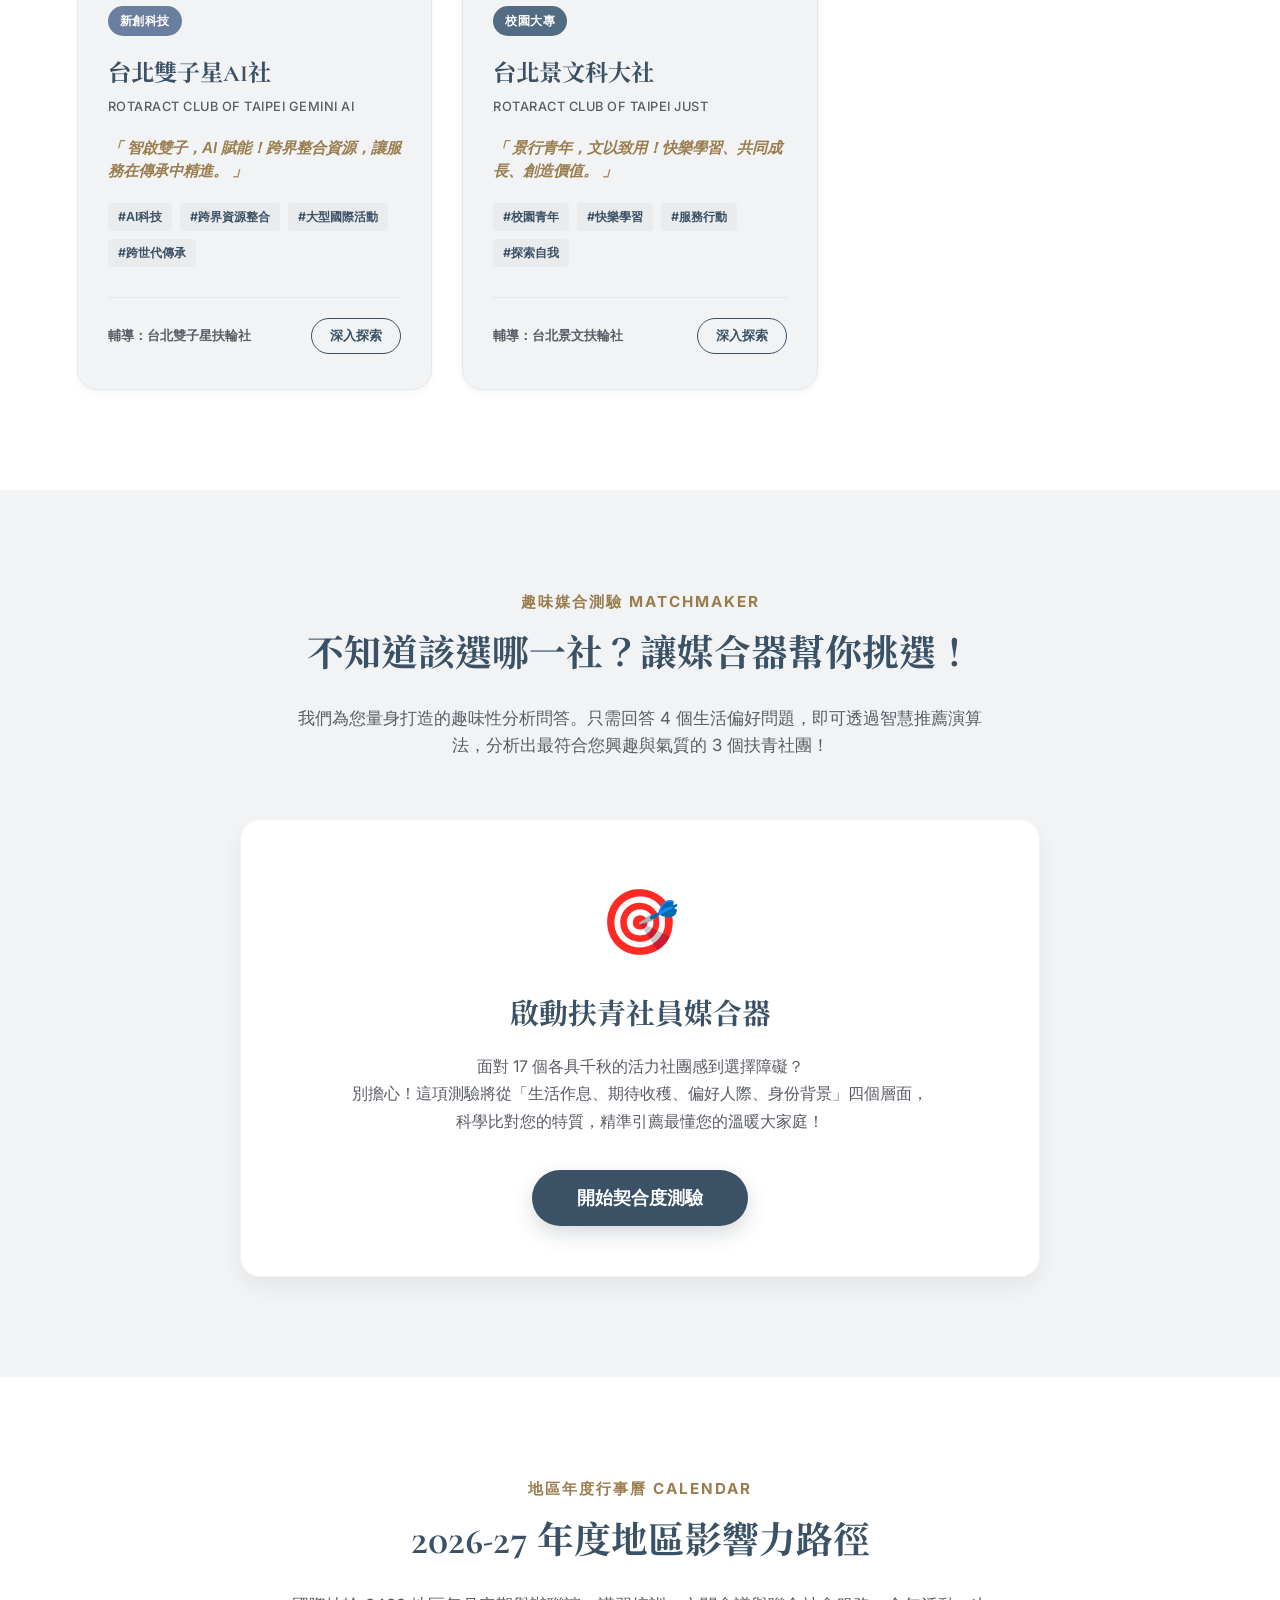
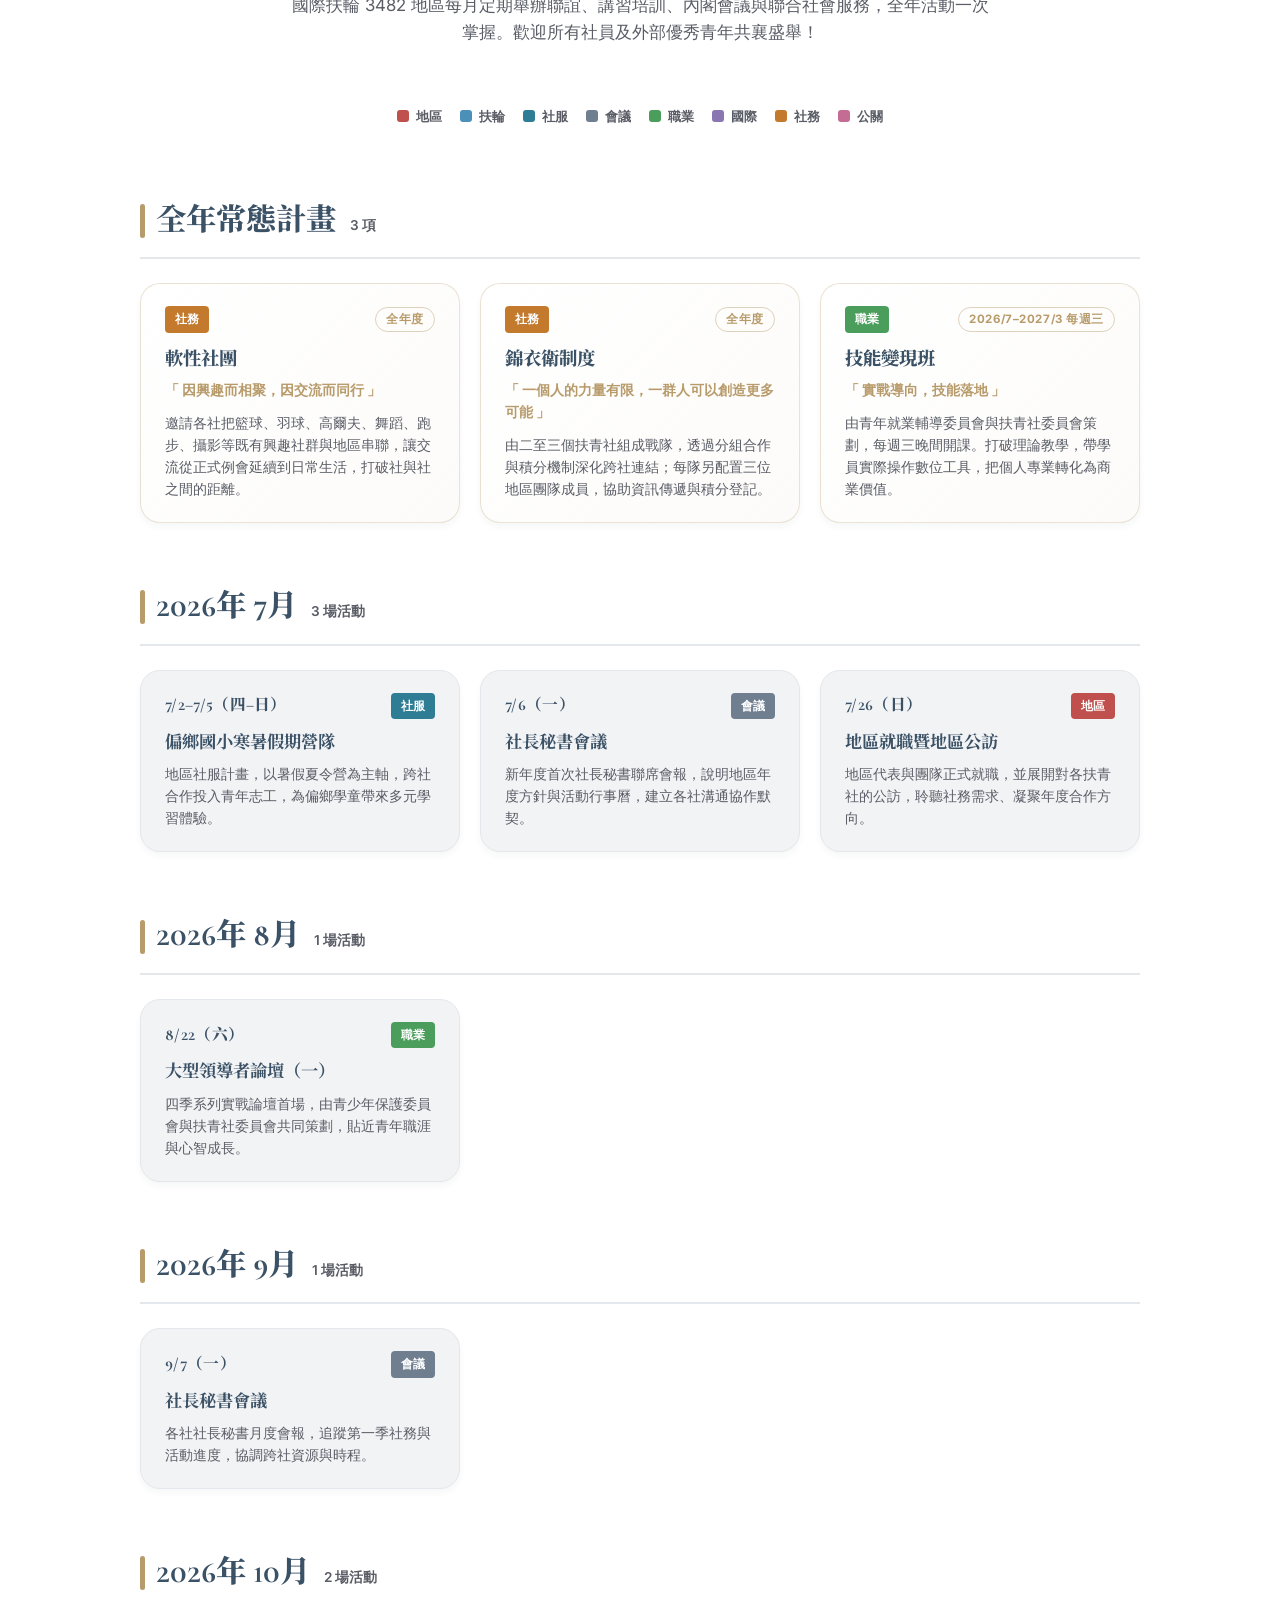
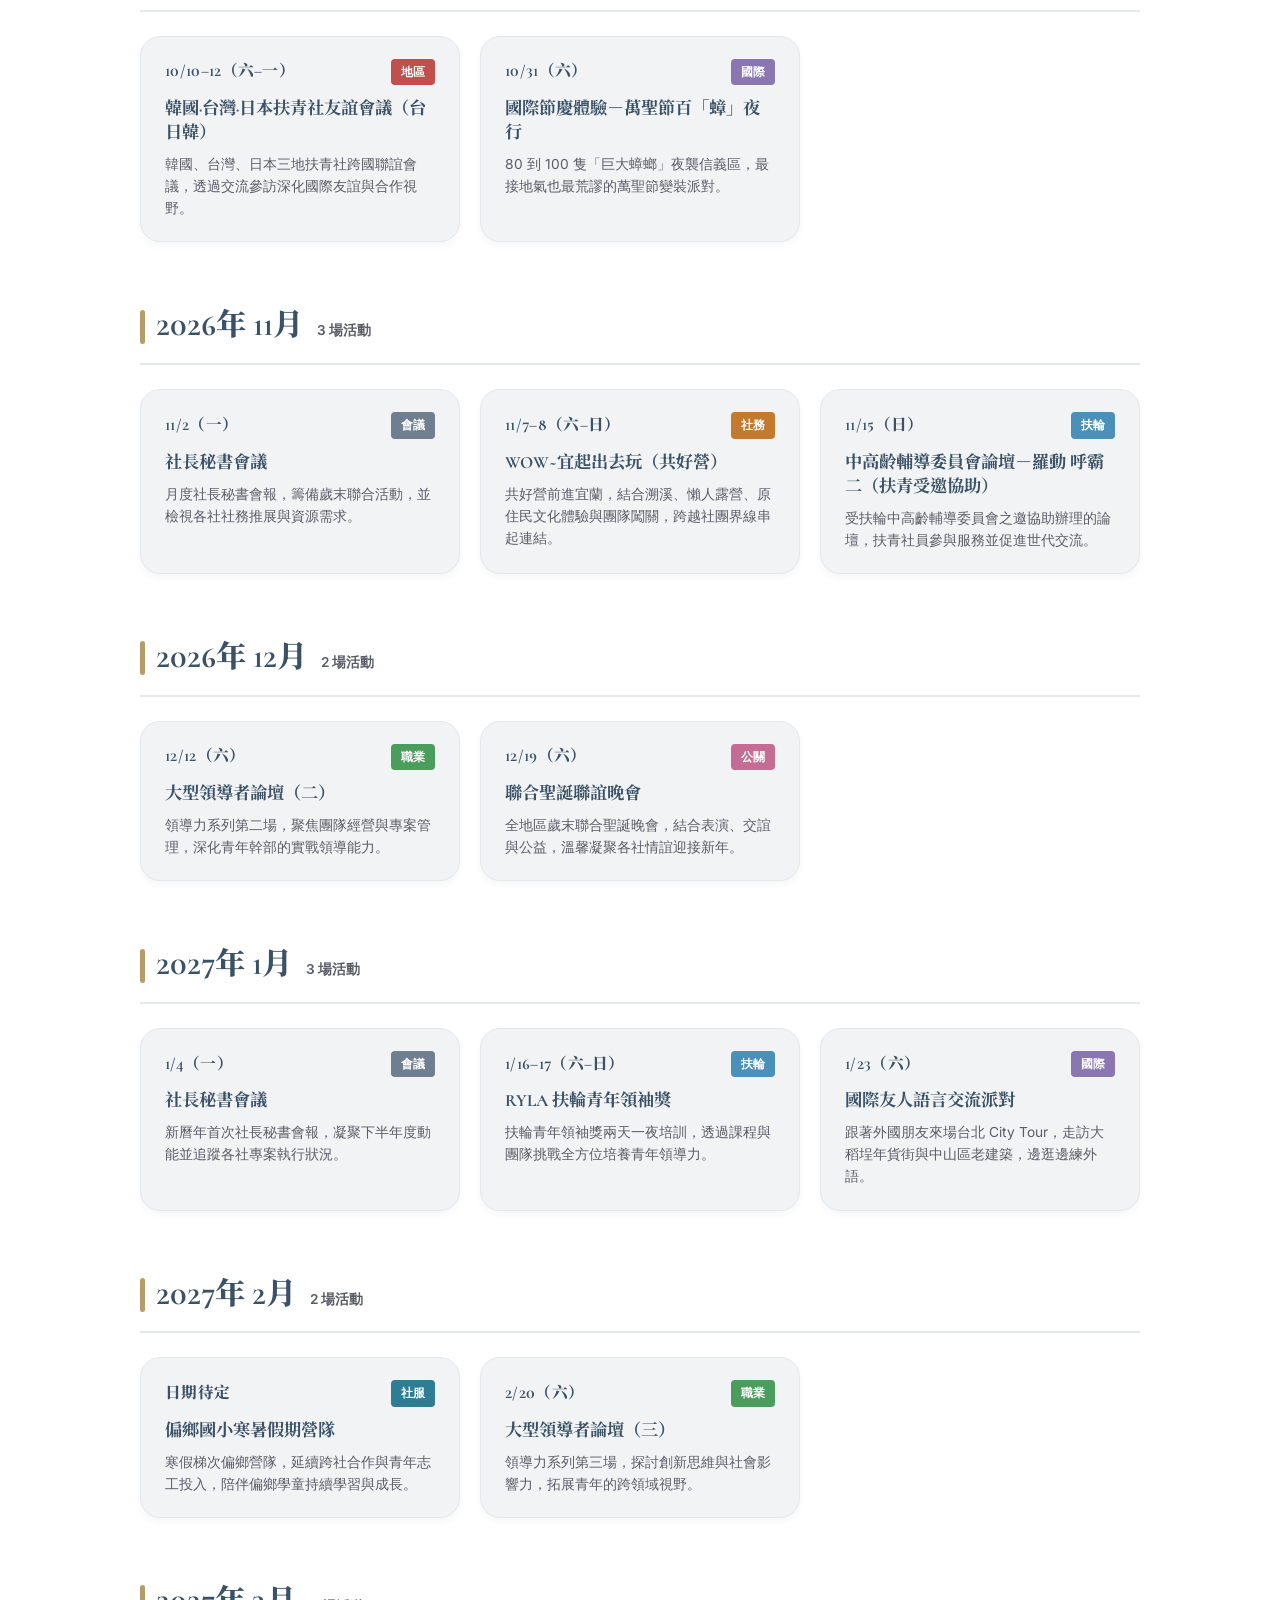
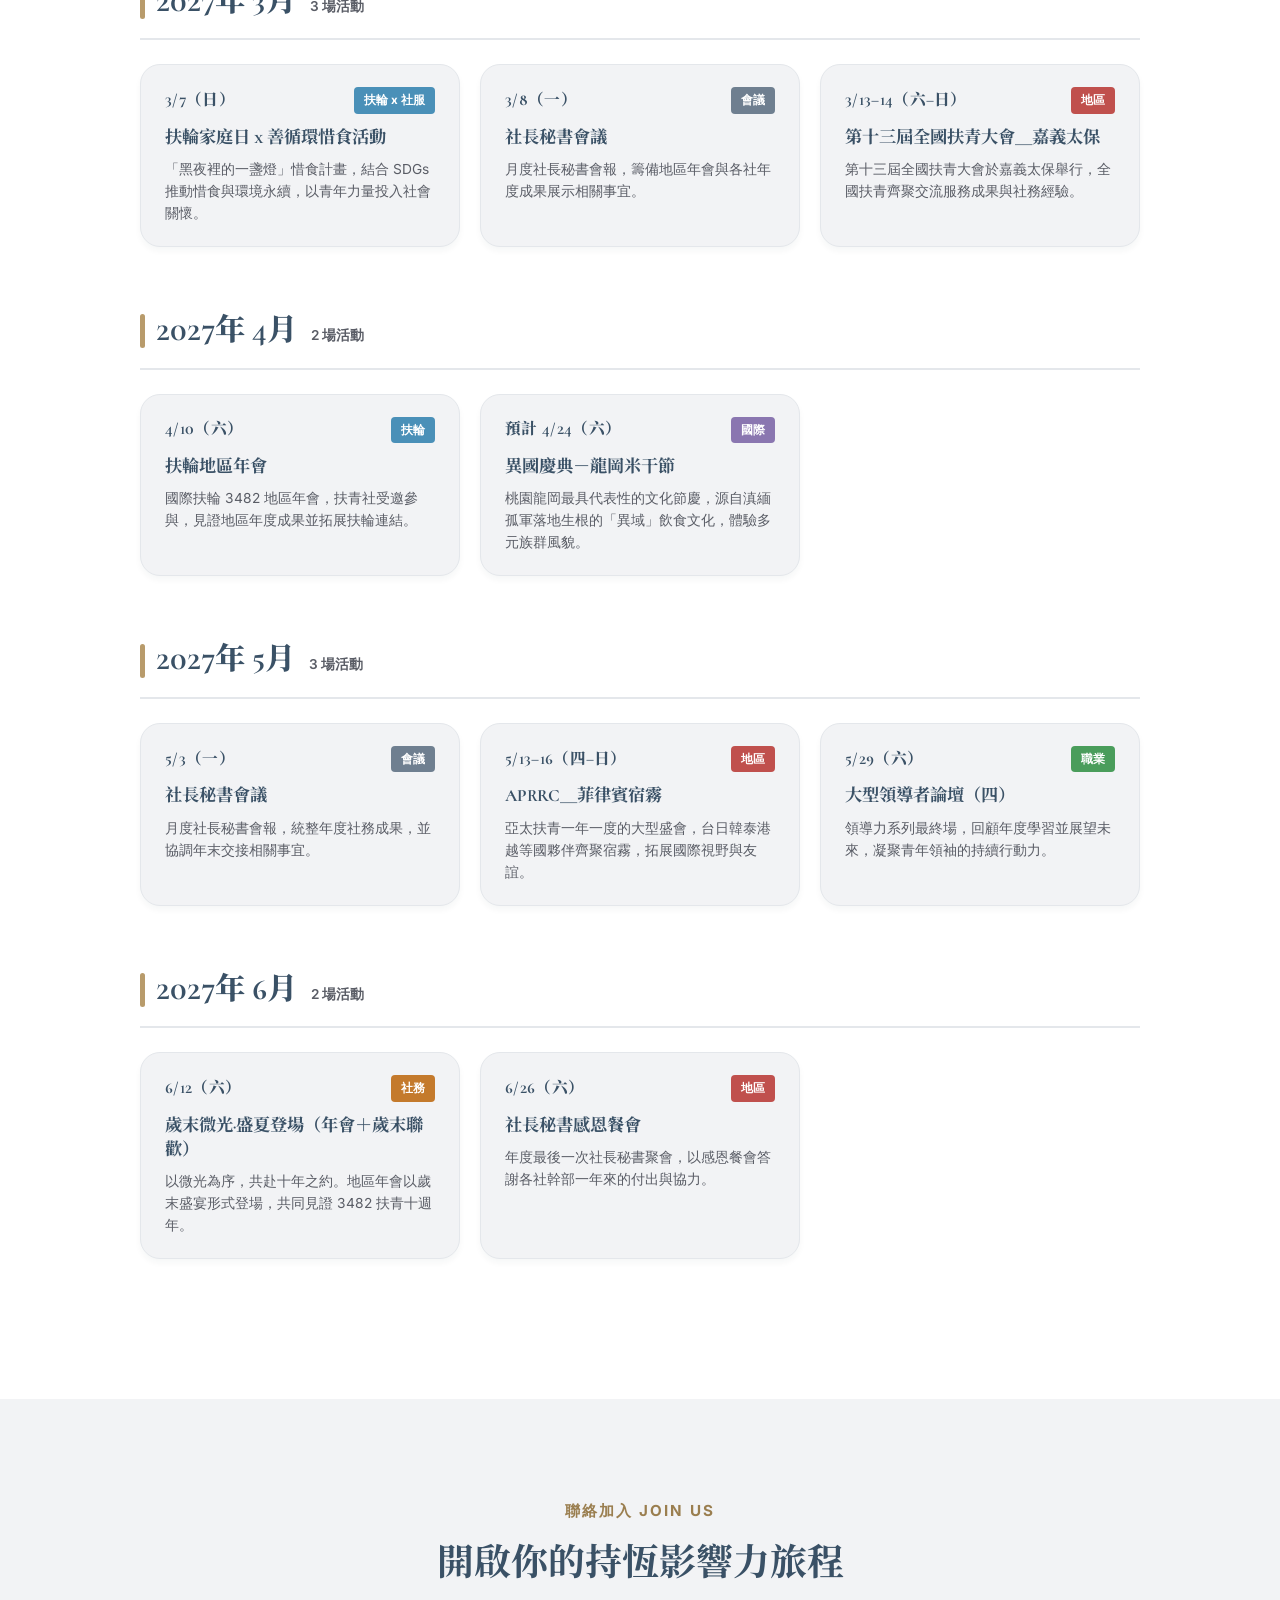
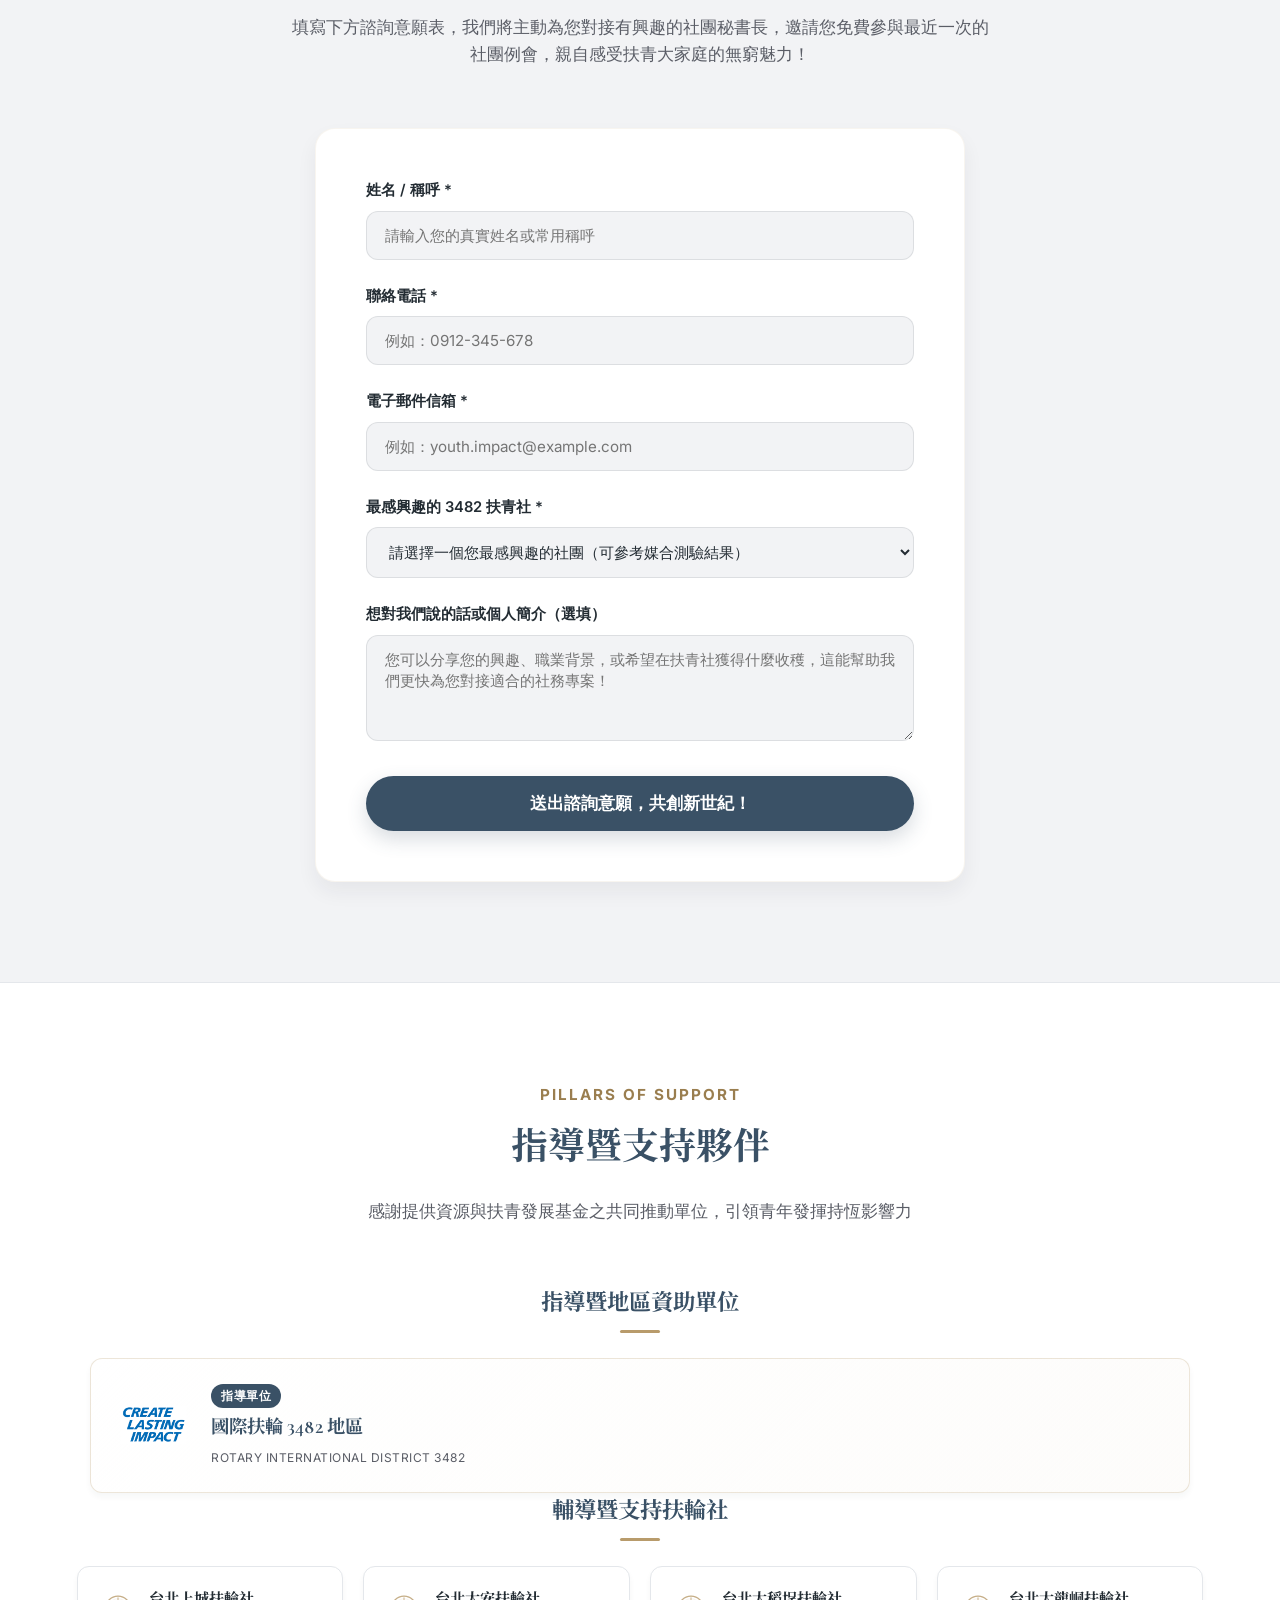
==== commit 4315ef9e: "Update club profiles and images; enhance search functionality and styling - Revamped club profiles f" ====
--- a/index.html
+++ b/index.html
@@ -240,17 +240,17 @@
     <!-- 篩選與搜尋面板 -->
     <div class="filter-panel fade-in-up">
       <div class="search-box-wrapper">
-        <input type="text" class="search-input" id="club-search" placeholder="輸入社團名稱、輔導社、或特色關鍵字（如：AI、英文、淨灘、文創）搜尋..." aria-label="搜尋社團">
+        <input type="text" class="search-input" id="club-search" placeholder="輸入社團名稱、輔導社、或特色關鍵字（如：AI、高爾夫、英語營、跨國互訪）搜尋..." aria-label="搜尋社團">
       </div>
       <div class="filter-buttons">
         <button class="filter-btn active" data-filter="all">顯示全部</button>
-        <button class="filter-btn" data-filter="business">💼 學術商務</button>
         <button class="filter-btn" data-filter="service">🌱 社會服務</button>
+        <button class="filter-btn" data-filter="campus">🎓 校園大專</button>
+        <button class="filter-btn" data-filter="international">🌍 國際交流</button>
+        <button class="filter-btn" data-filter="vocational">💼 職涯發展</button>
+        <button class="filter-btn" data-filter="fellowship">🧘 聯誼休閒</button>
+        <button class="filter-btn" data-filter="heritage">🕰️ 傳承創新</button>
         <button class="filter-btn" data-filter="tech">🤖 新創科技</button>
-        <button class="filter-btn" data-filter="international">🌍 國際多元</button>
-        <button class="filter-btn" data-filter="culture">🏯 在地文化</button>
-        <button class="filter-btn" data-filter="fellowship">🧘 聯誼休閒</button>
-        <button class="filter-btn" data-filter="campus">🎓 校園大專</button>
       </div>
     </div>
 
--- a/style.css
+++ b/style.css
@@ -1191,11 +1191,11 @@
   transition: var(--transition);
 }
 
-.club-badge.badge-business { background-color: var(--color-navy); }
+.club-badge.badge-vocational { background-color: var(--color-navy); }
 .club-badge.badge-international { background-color: var(--color-gold); }
 .club-badge.badge-tech { background-color: var(--color-future-blue); }
 .club-badge.badge-service { background-color: var(--color-vision-green); }
-.club-badge.badge-culture { background-color: var(--color-mist-brown); }
+.club-badge.badge-heritage { background-color: var(--color-mist-brown); }
 .club-badge.badge-fellowship { background-color: var(--color-graphite-gray); }
 .club-badge.badge-campus { background-color: var(--primary-light); }
 
@@ -1524,6 +1524,51 @@
   color: var(--text-muted);
 }
 
+/* Modal 社團活動花絮照片牆（跨欄置於幹部名單下方） */
+.modal-gallery-section {
+  margin-top: 45px;
+}
+
+.modal-gallery {
+  display: grid;
+  grid-template-columns: repeat(auto-fill, minmax(220px, 1fr));
+  gap: 14px;
+}
+
+.mg-item {
+  margin: 0;
+  border-radius: var(--radius-md);
+  overflow: hidden;
+  border: 1px solid var(--bg-contrast);
+  background: var(--bg-light);
+  position: relative;
+}
+
+.mg-item img {
+  display: block;
+  width: 100%;
+  aspect-ratio: 4 / 3;
+  object-fit: cover;
+  transition: var(--transition);
+}
+
+.mg-item:hover img {
+  transform: scale(1.05);
+}
+
+.mg-caption {
+  position: absolute;
+  left: 0;
+  right: 0;
+  bottom: 0;
+  padding: 16px 10px 7px;
+  font-size: 0.78rem;
+  font-weight: 600;
+  color: #fff;
+  background: linear-gradient(transparent, rgba(0, 0, 0, 0.72));
+  pointer-events: none;
+}
+
 /* Modal 活動 Timeline */
 .modal-activities-timeline {
   display: flex;
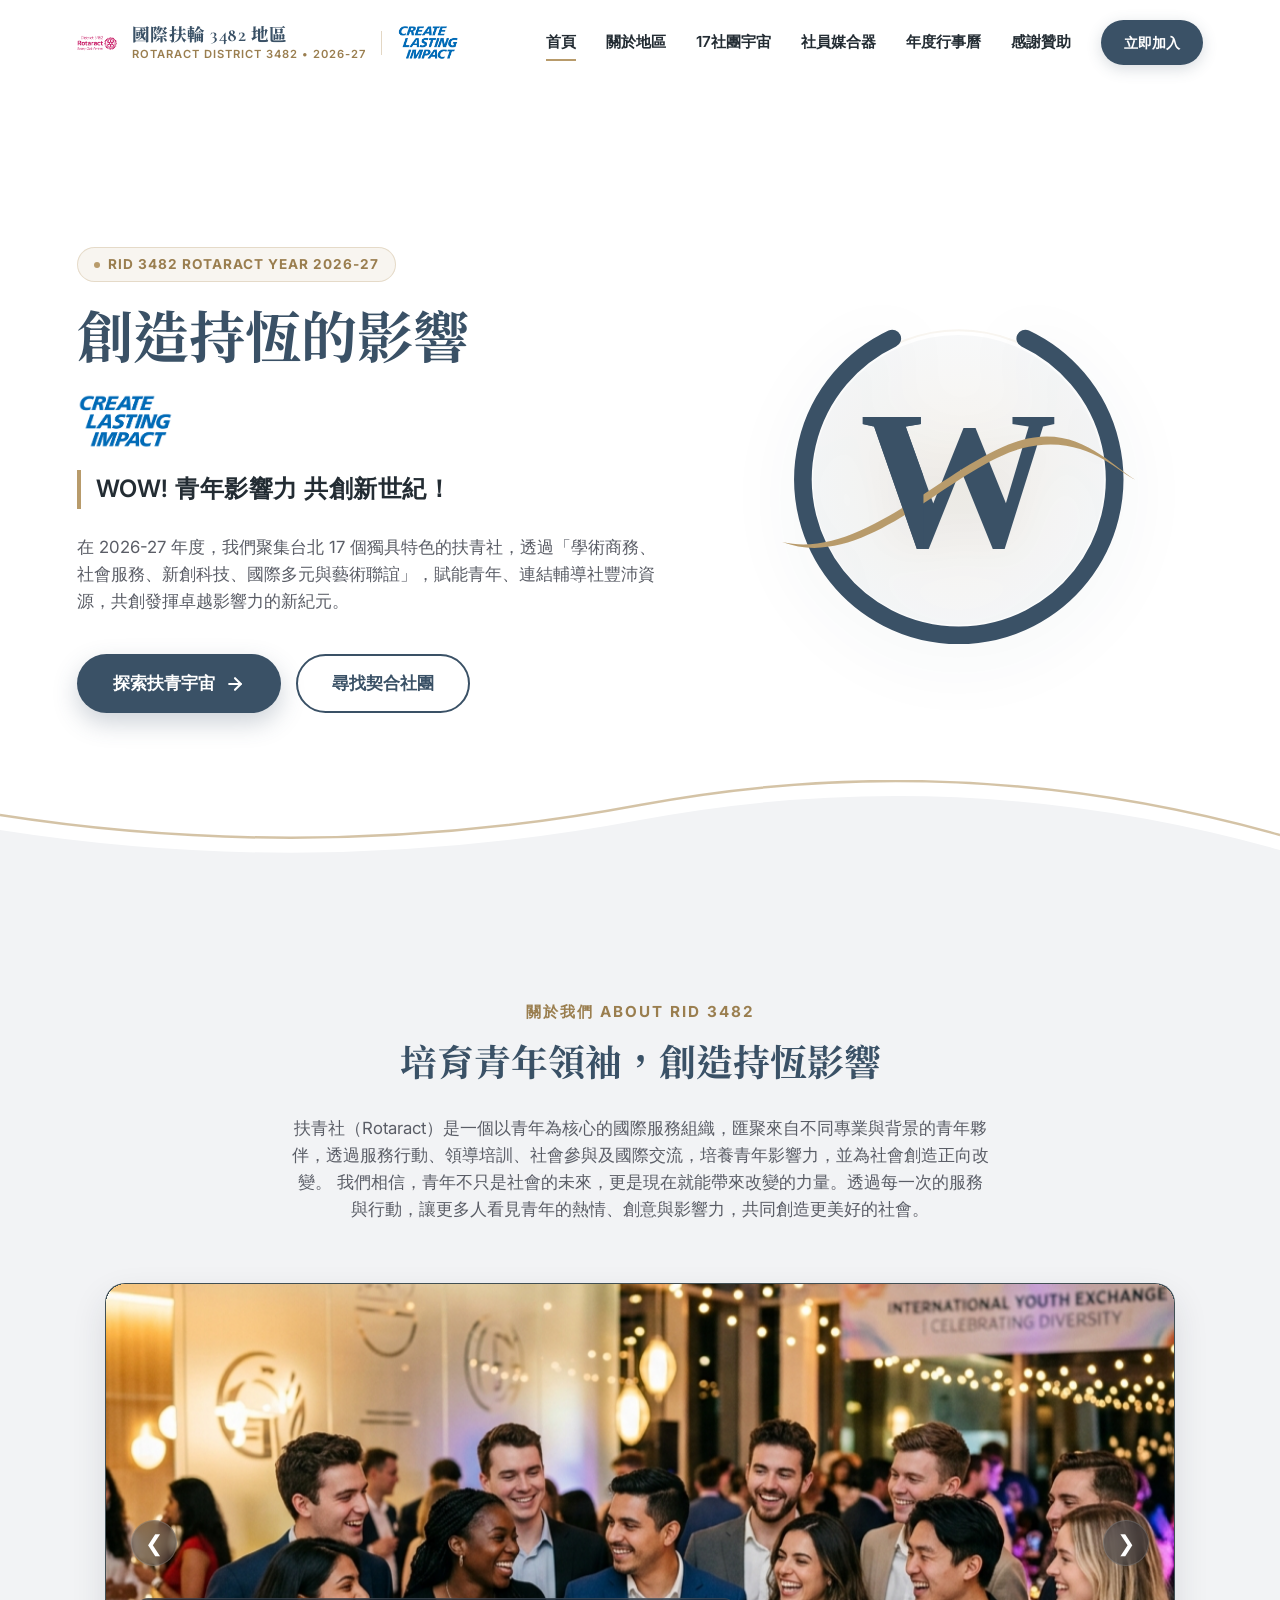
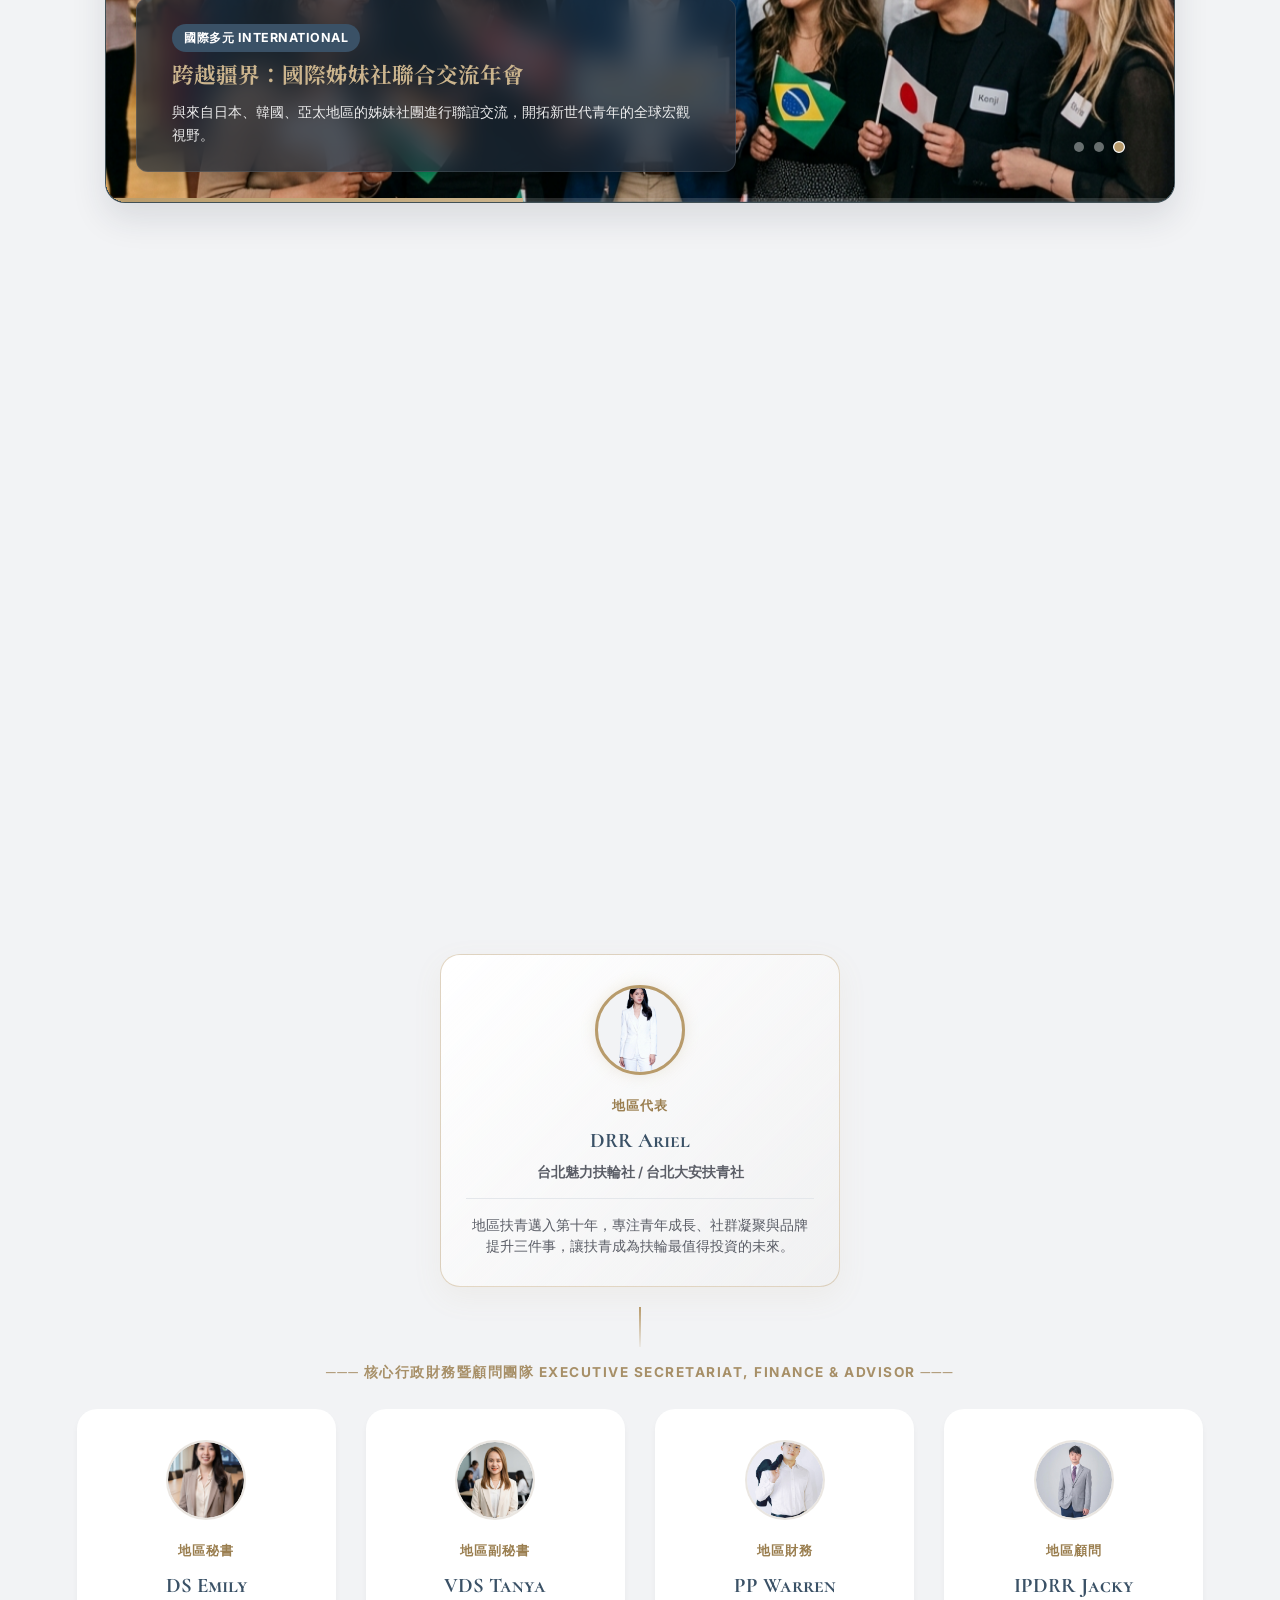
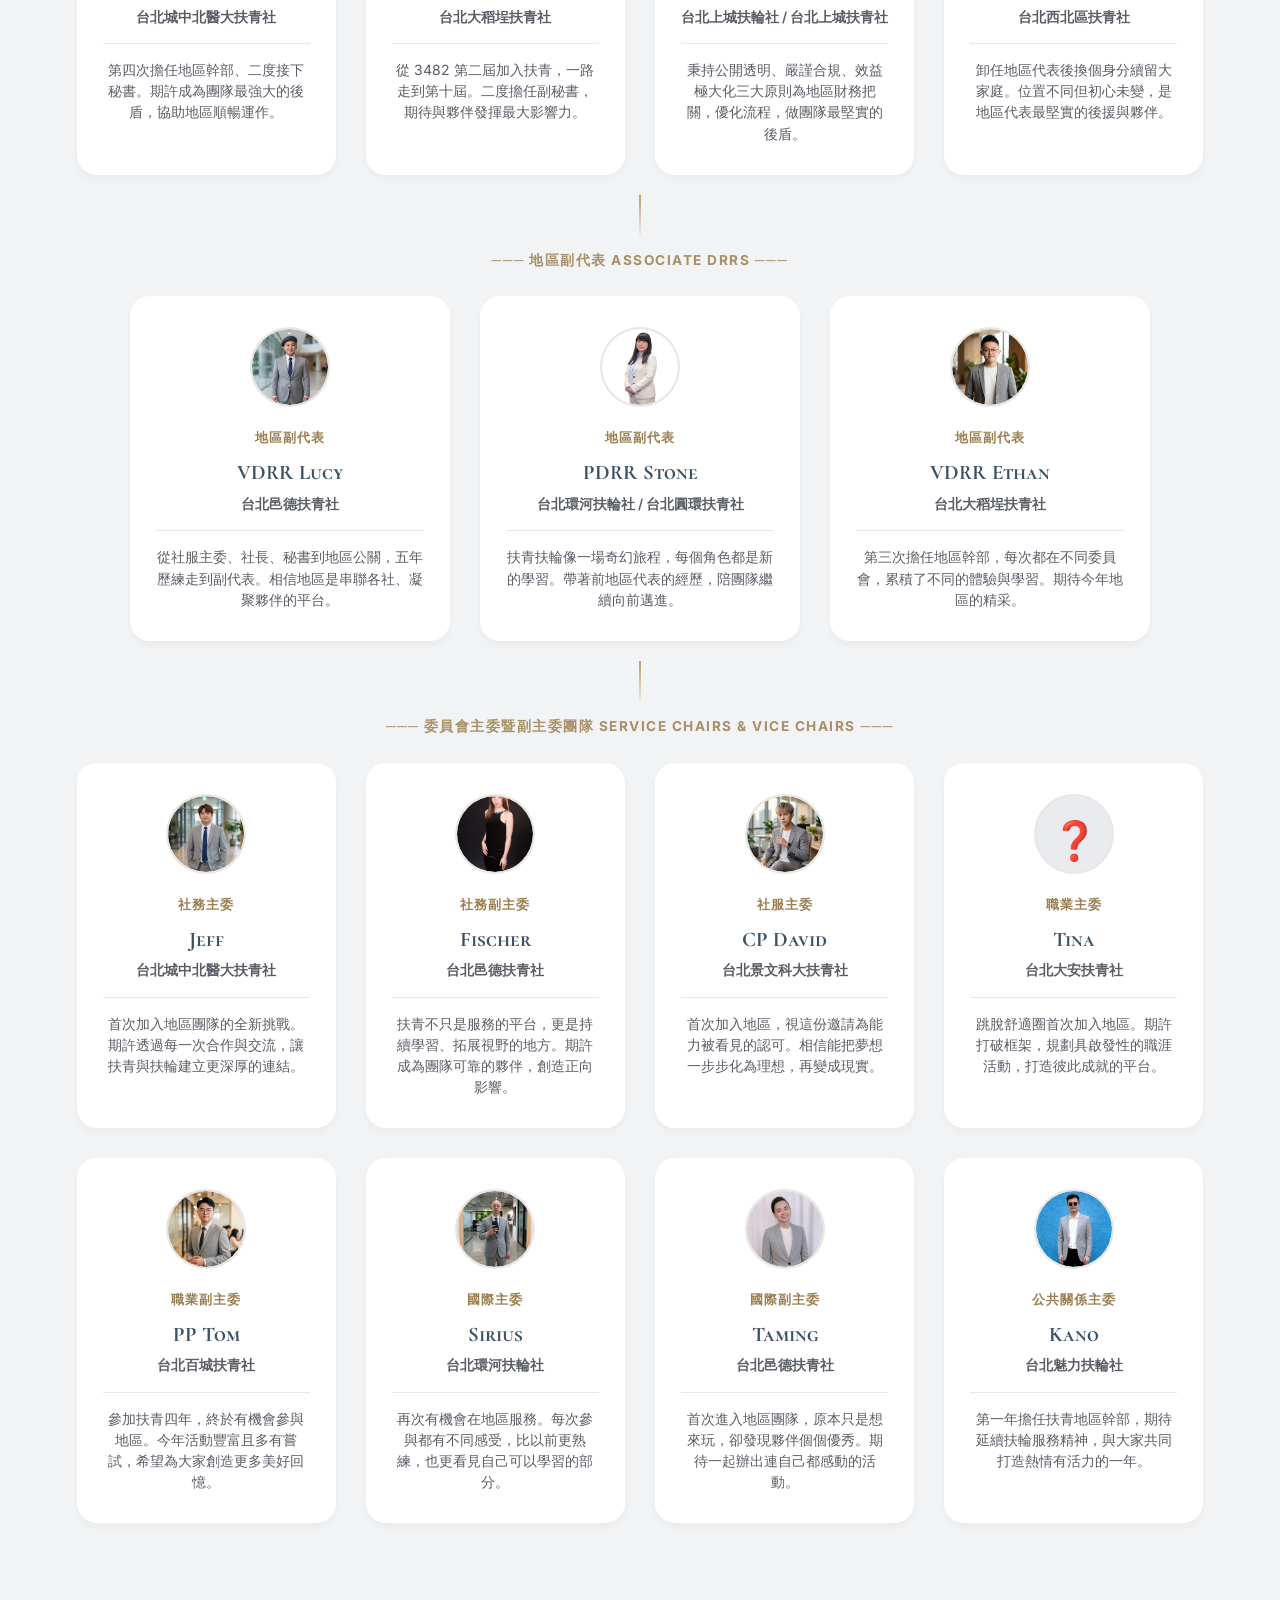
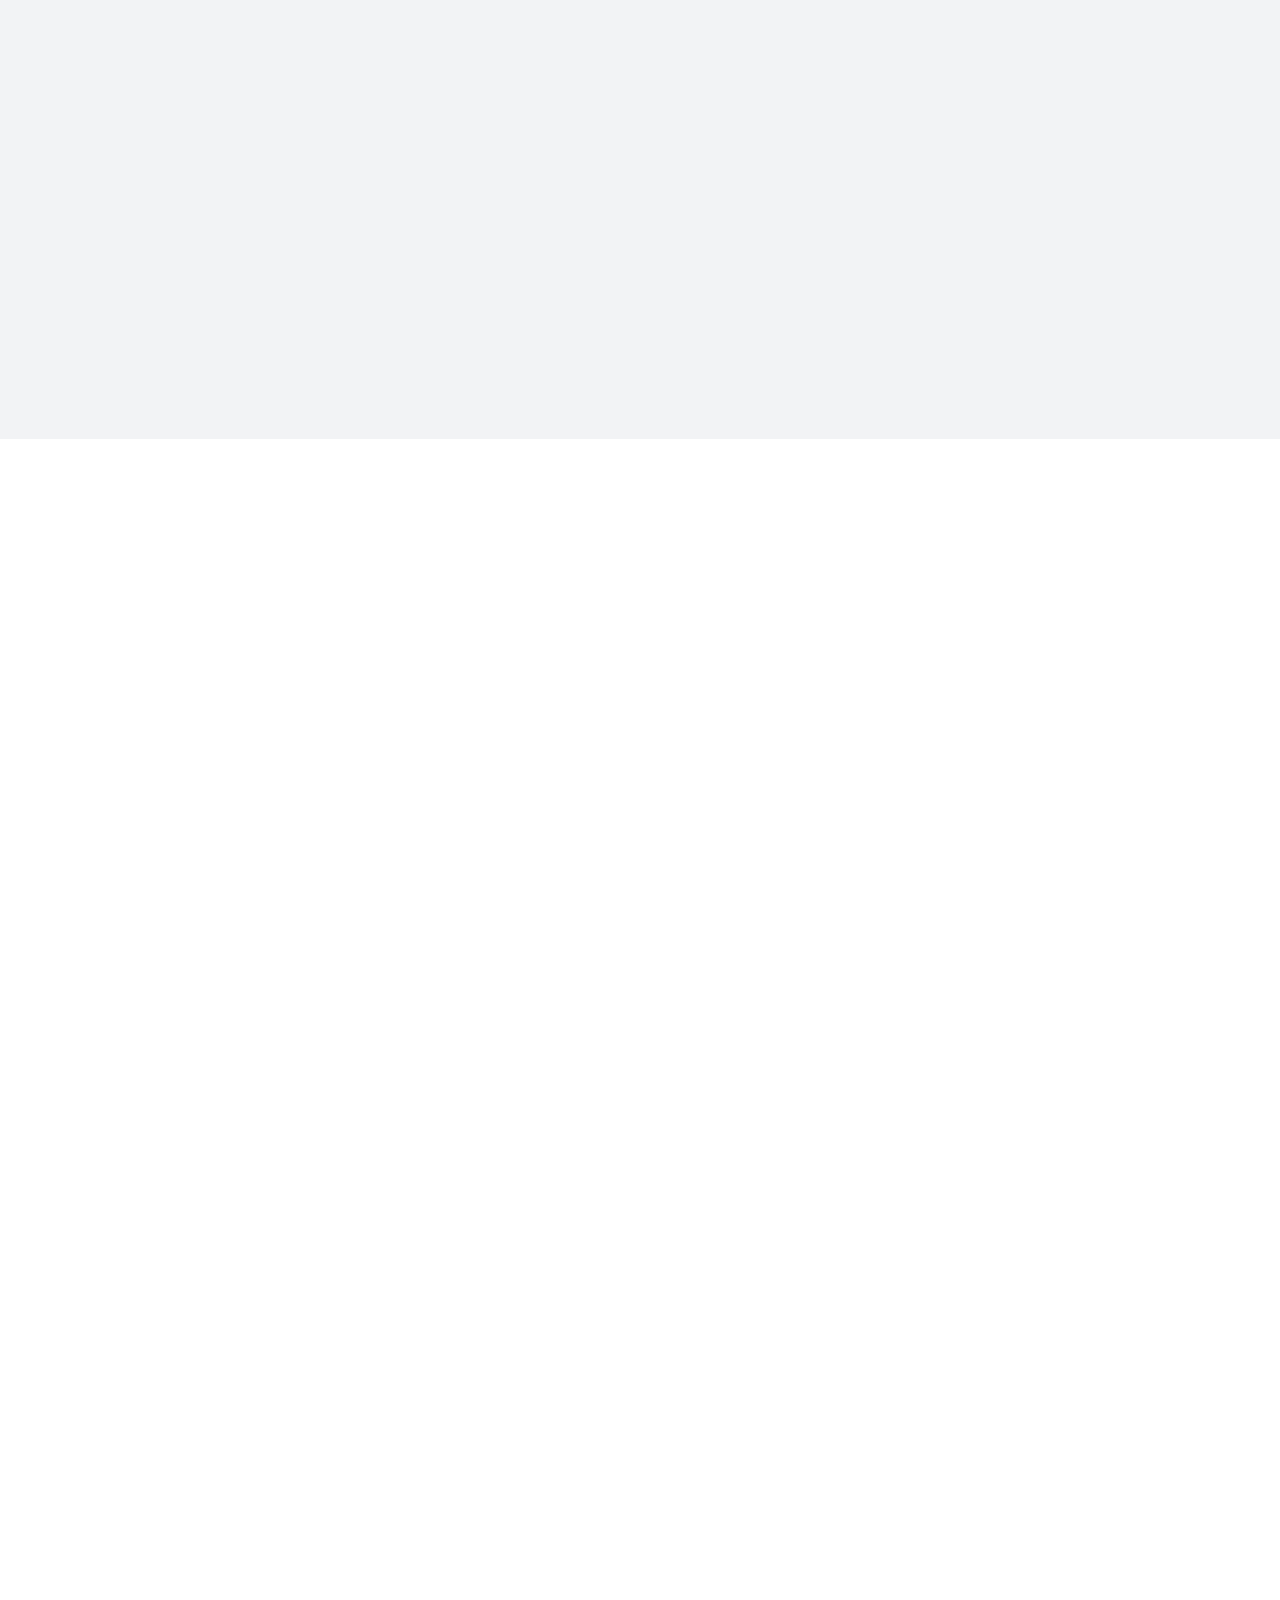
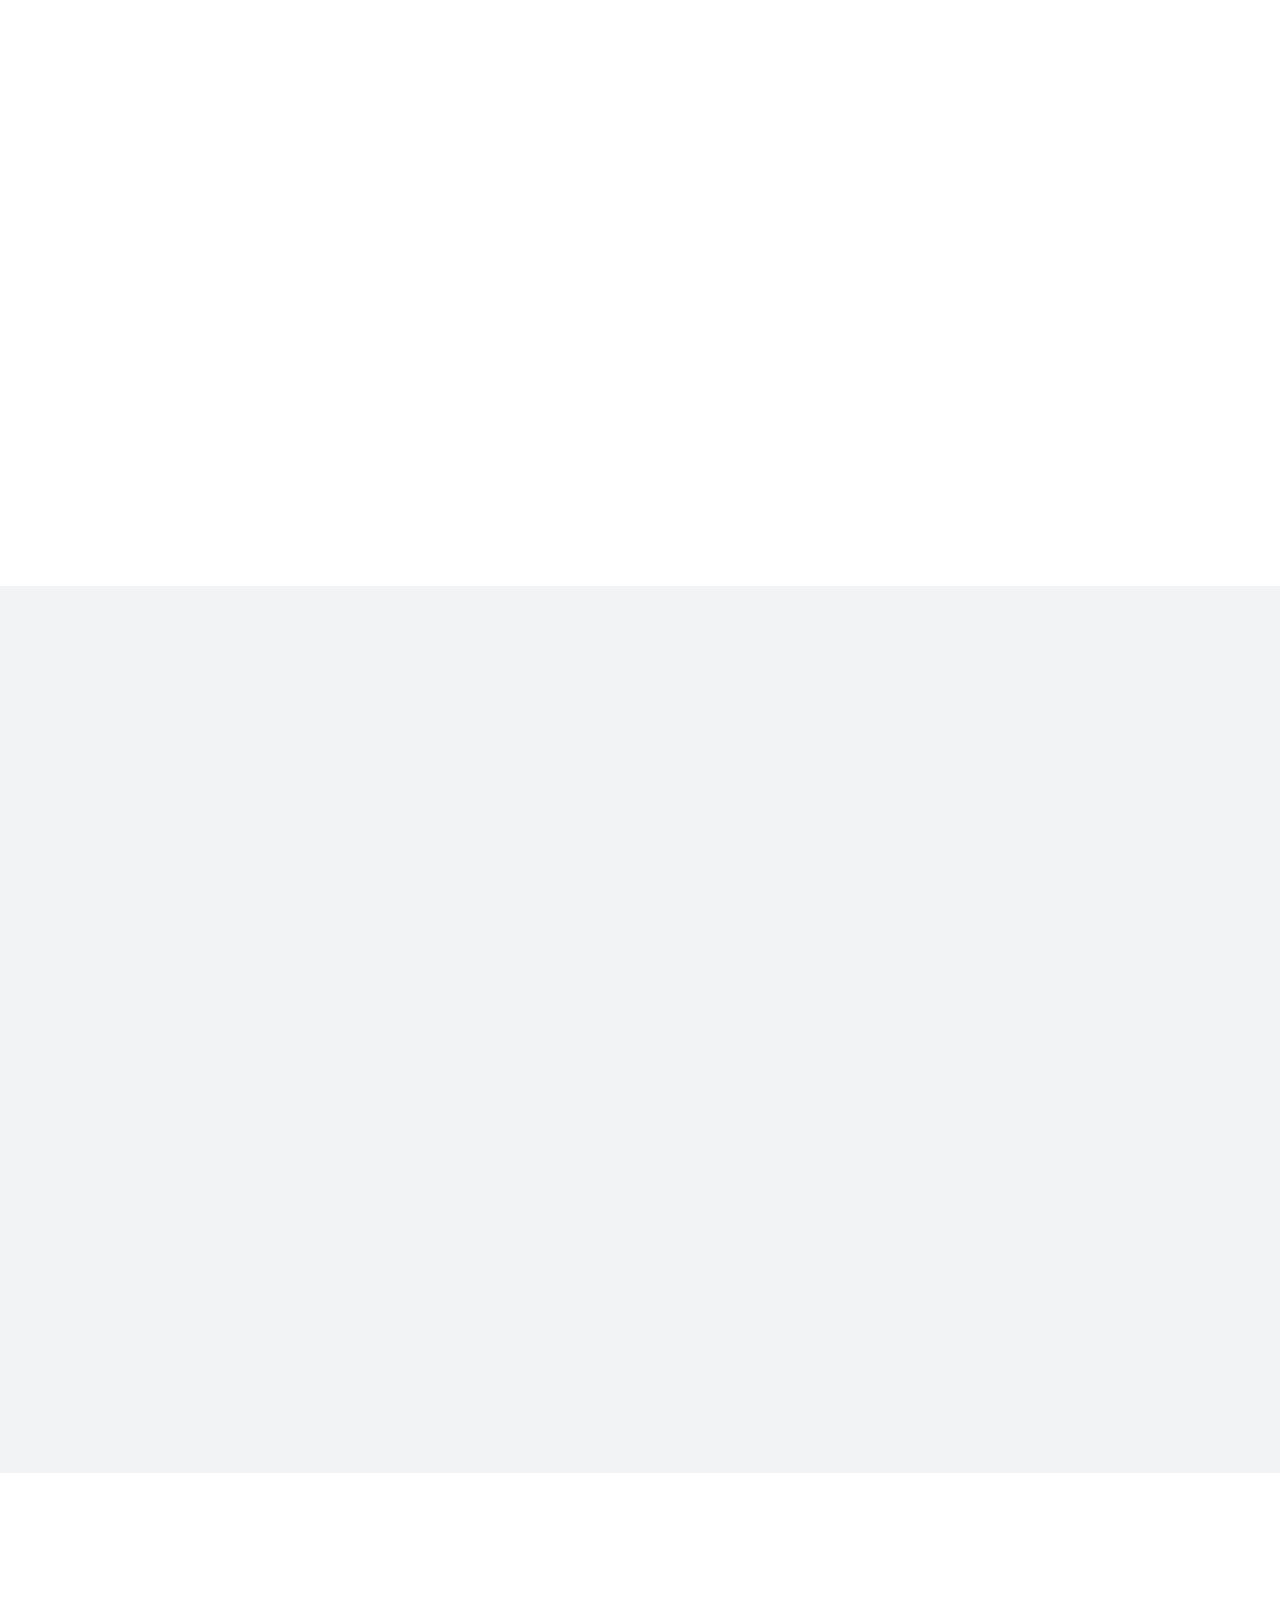
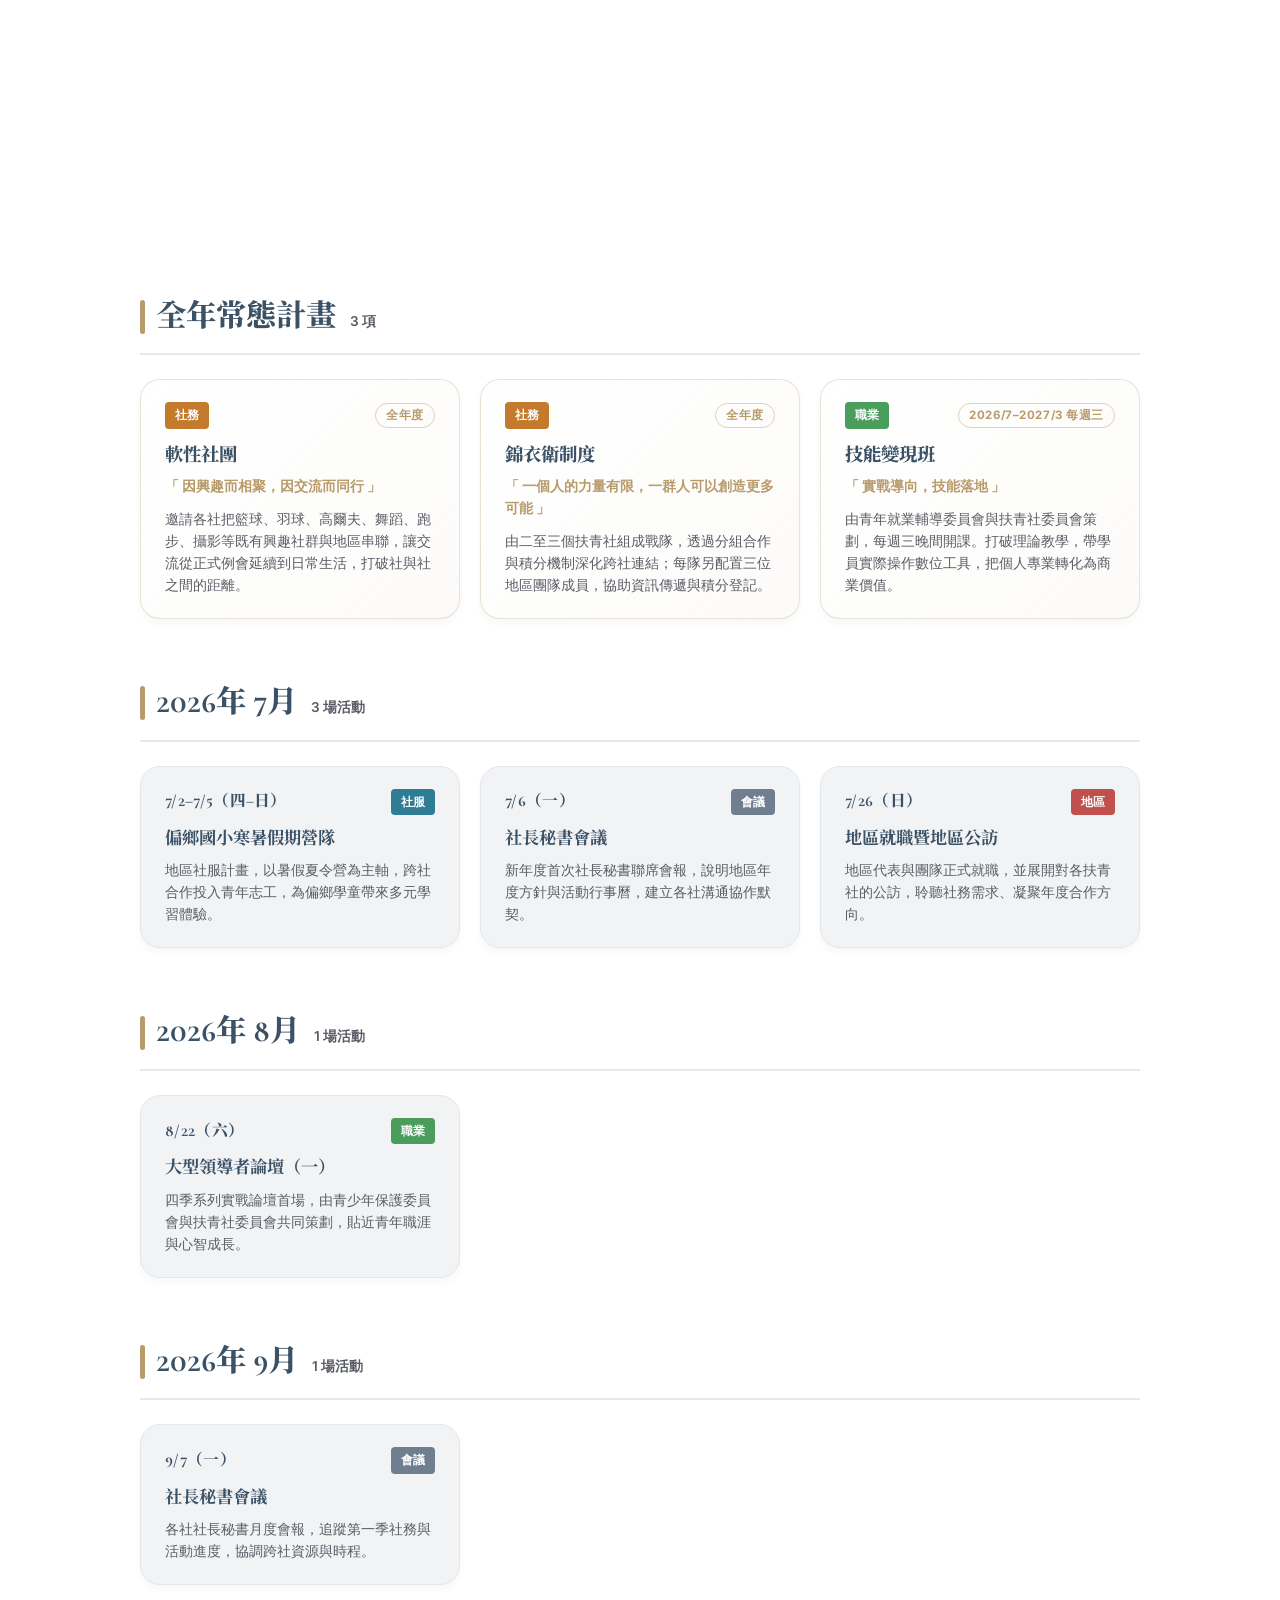
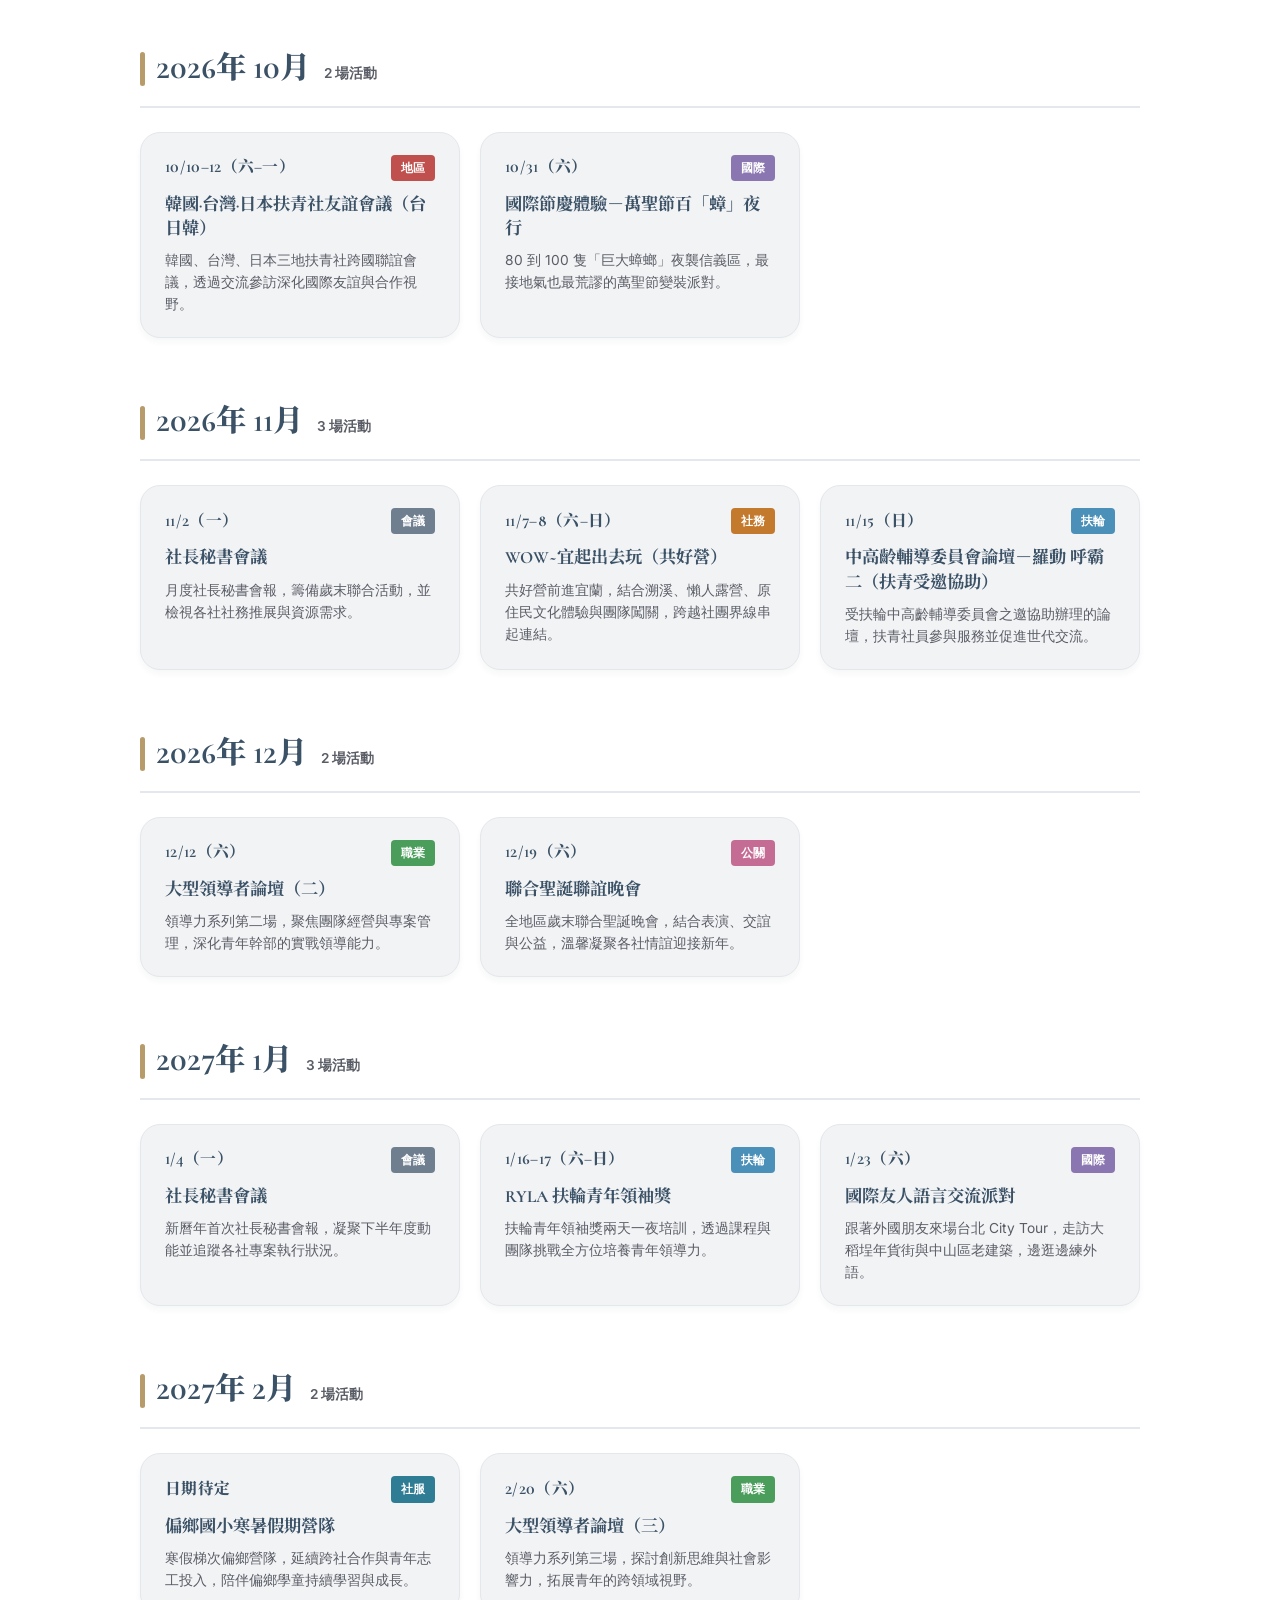
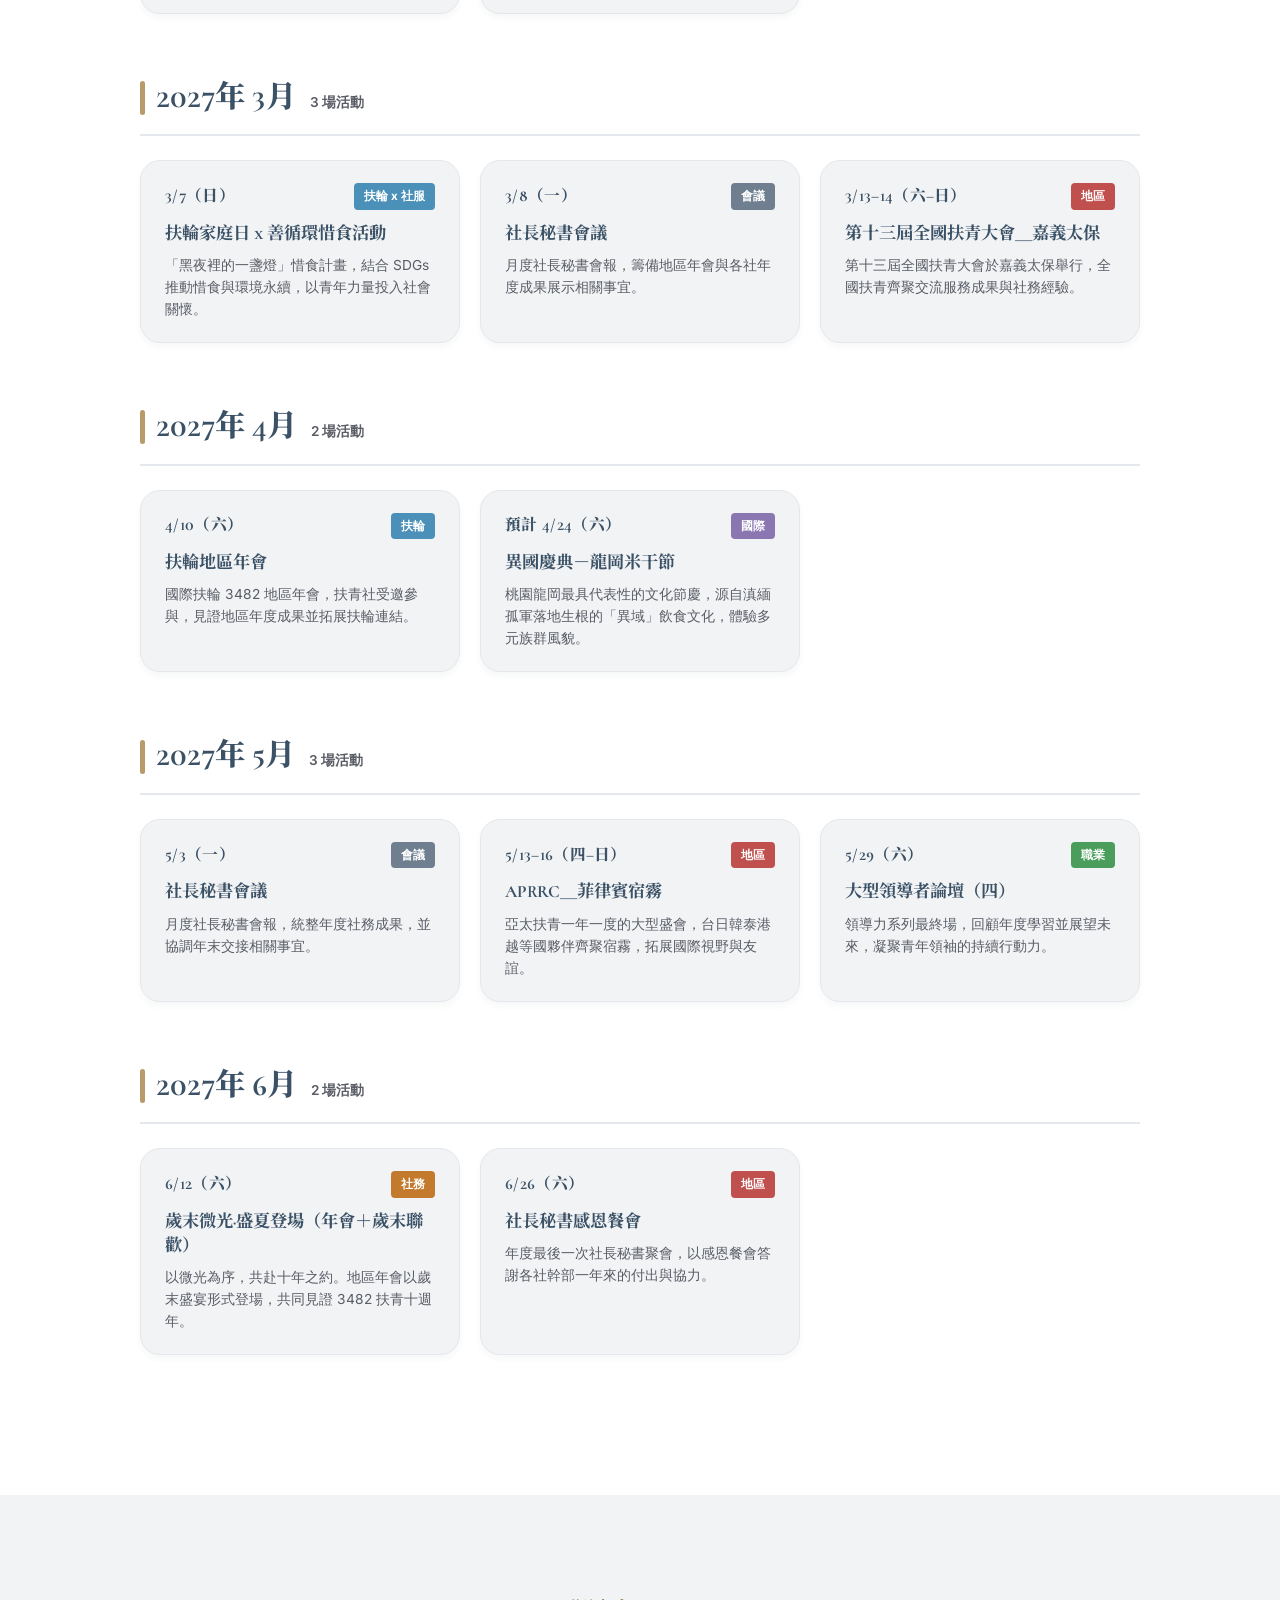
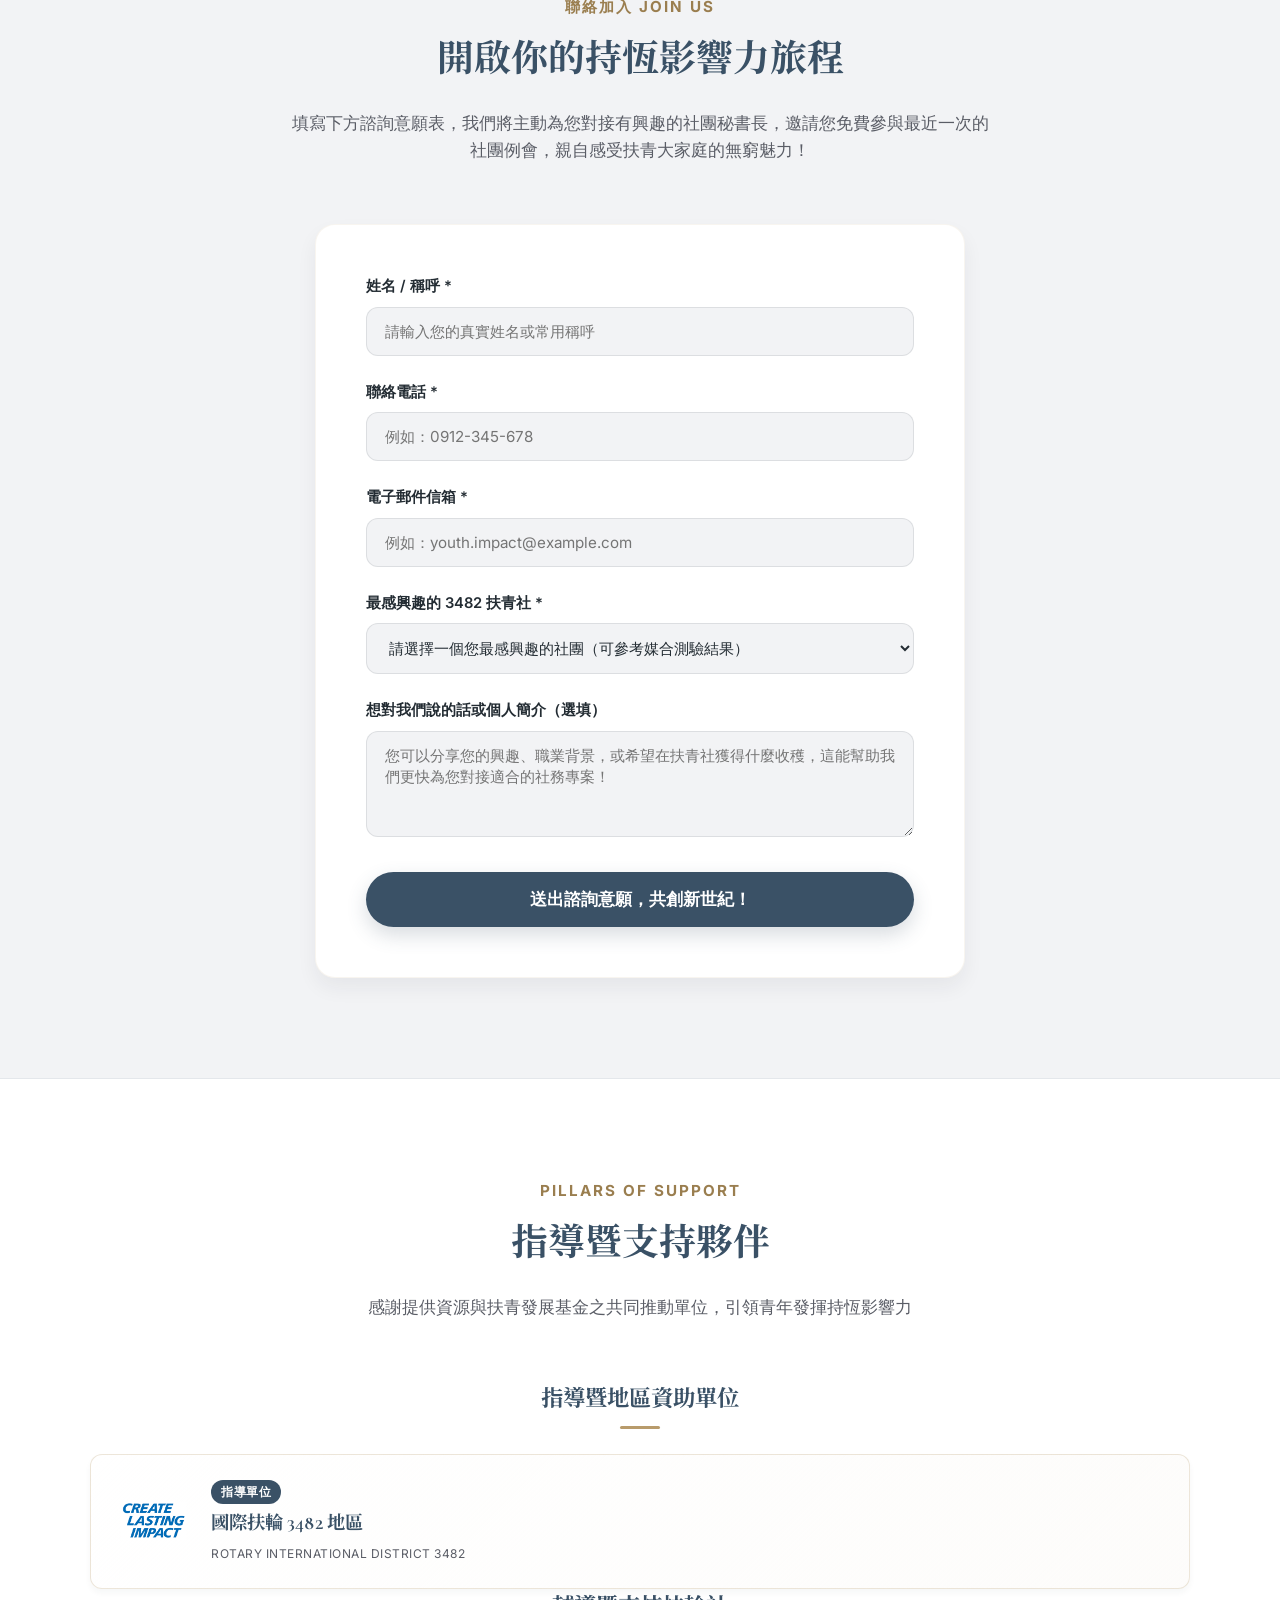
==== commit 2a90c3ca: "feat: 補齊五位地區幹部就任心得簡介 依資料區 Excel 的幹部就任心得，填入原本標記「待確認」的五筆簡介： 地區財務 PP Warren、地區顧問 IPDRR Jacky、地區副代表 PDRR" ====
--- a/index.html
+++ b/index.html
@@ -122,7 +122,8 @@
     <div class="section-header fade-in-up">
       <span class="section-subtitle">關於我們 ABOUT RID 3482</span>
       <h2 class="section-title">培育青年領袖，創造持恆影響</h2>
-      <p class="section-desc">扶青社是由國際扶輪所輔導的青年服務組織，聚集 18 至 30 歲的熱血青年。在 3482 地區，我們強調資源共享、跨界合作與自我增能，引領青年在服務中實踐抱負。</p>
+      <p class="section-desc">扶青社（Rotaract）是一個以青年為核心的國際服務組織，匯聚來自不同專業與背景的青年夥伴，透過服務行動、領導培訓、社會參與及國際交流，培養青年影響力，並為社會創造正向改變。
+        我們相信，青年不只是社會的未來，更是現在就能帶來改變的力量。透過每一次的服務與行動，讓更多人看見青年的熱情、創意與影響力，共同創造更美好的社會。</p>
     </div>
 
     <!-- 年度精彩活動照片輪播 (Event Photo Carousel) -->
@@ -195,7 +196,7 @@
       </div>
       <div class="service-card fade-in-up">
         <div class="service-icon">🤝</div>
-        <h3 class="service-title">團務與聯誼</h3>
+        <h3 class="service-title">社務與聯誼</h3>
         <p class="service-desc">學習卓越的非營利組織經營運作，培養專案企劃、溝通談判與群眾領導力，並在生活美學與聯誼中結交一生的摯友。</p>
       </div>
     </div>
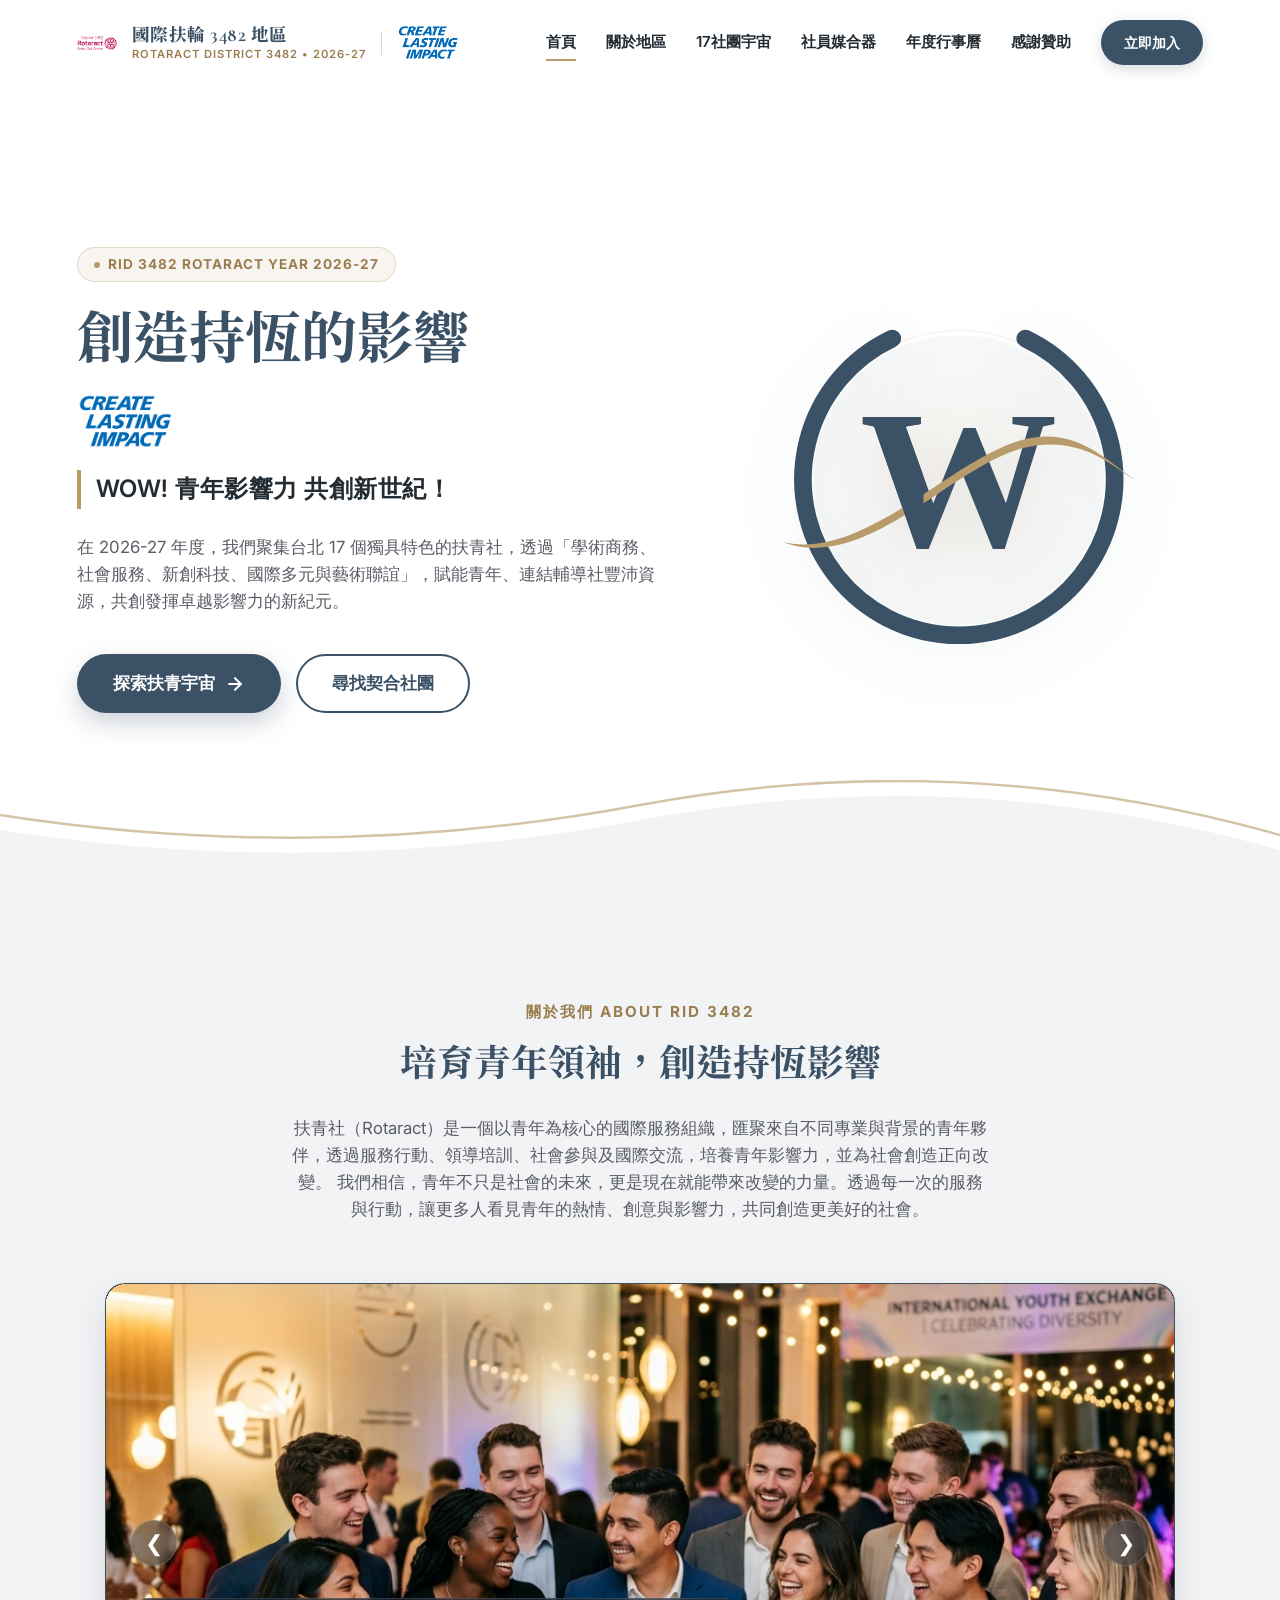
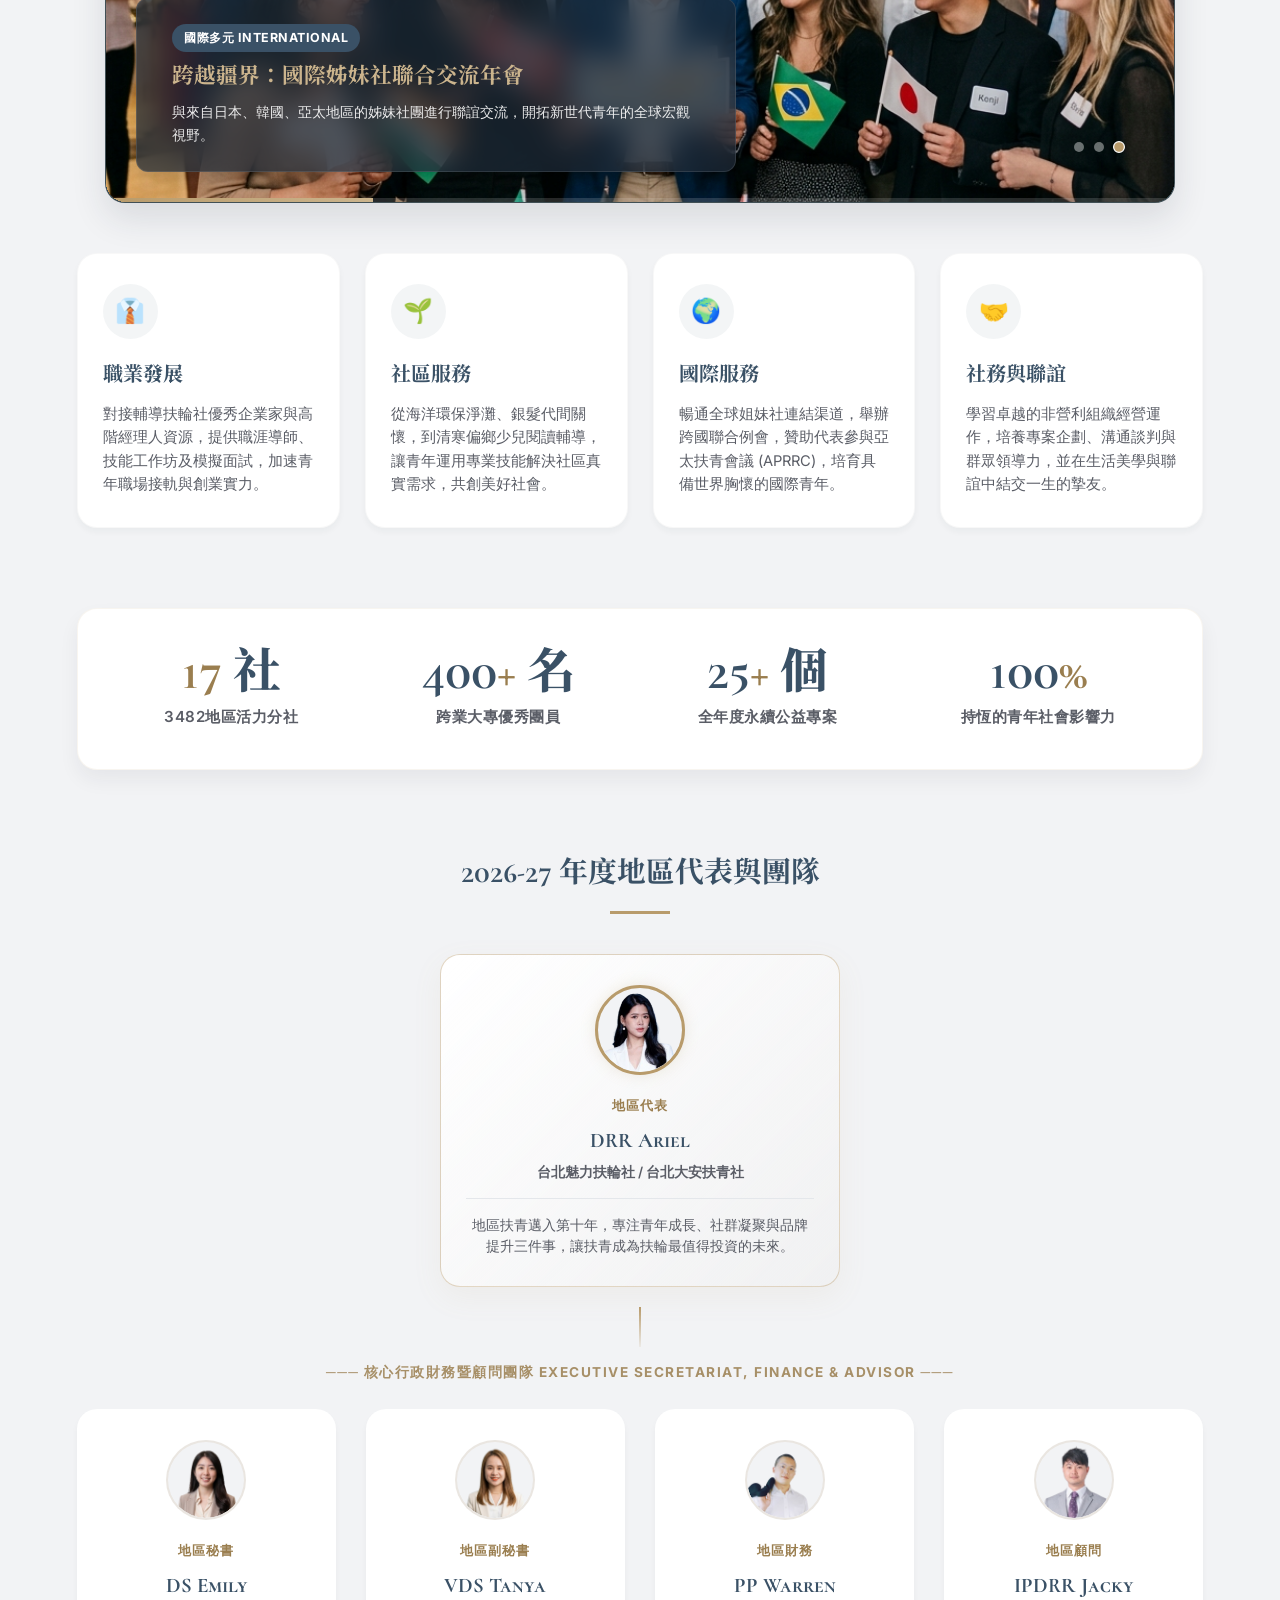
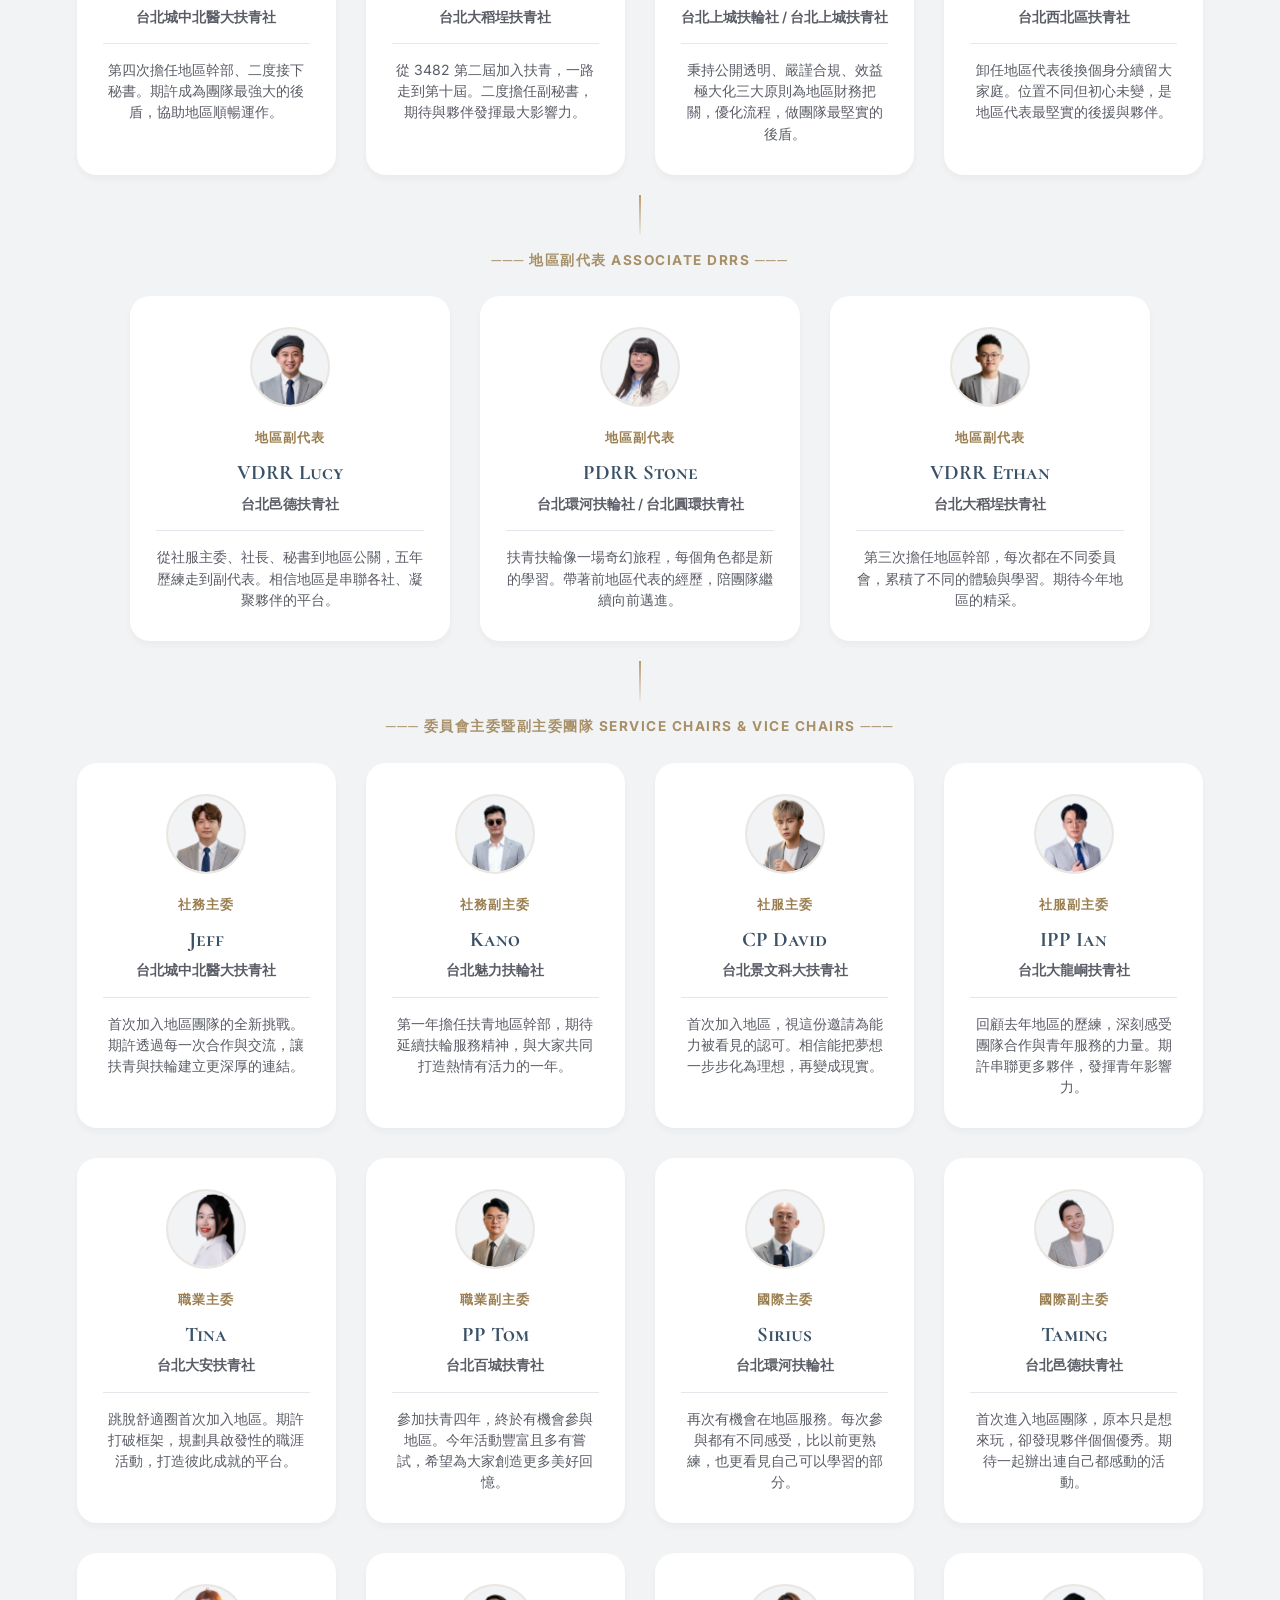
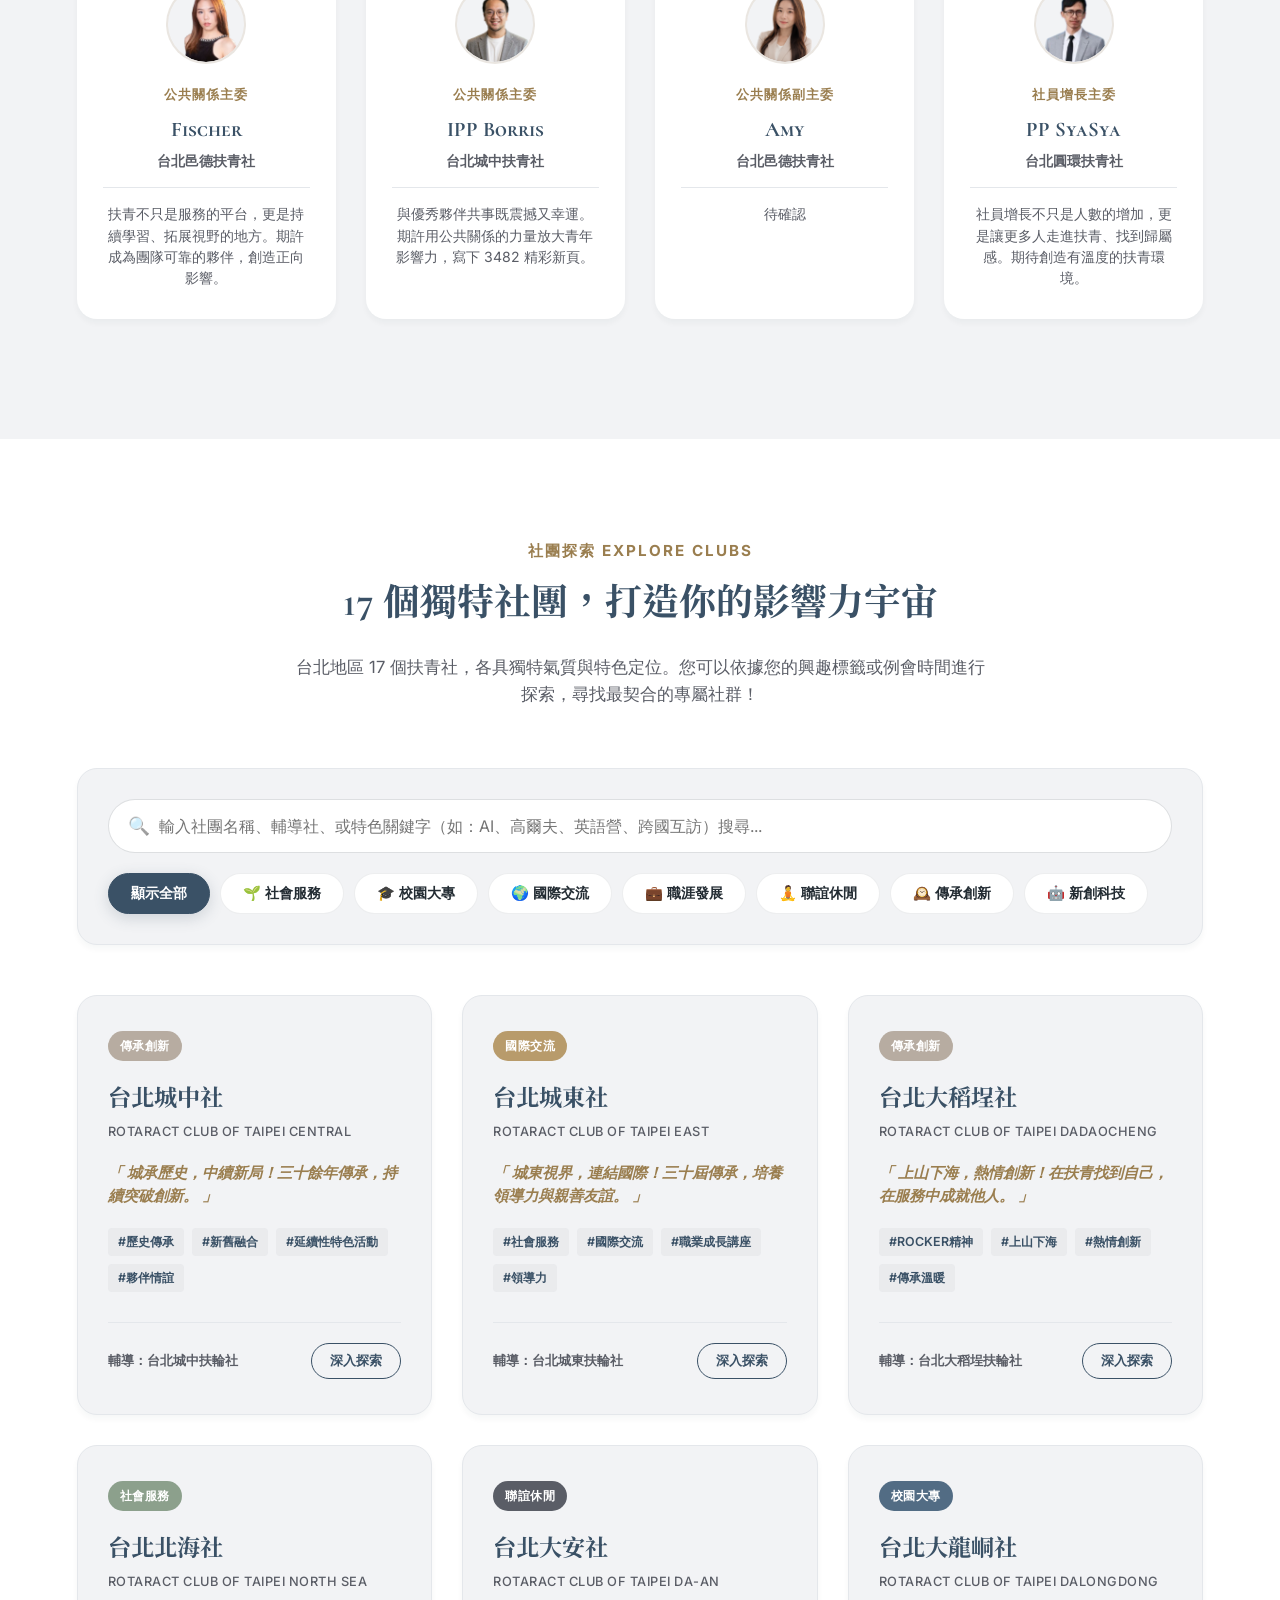
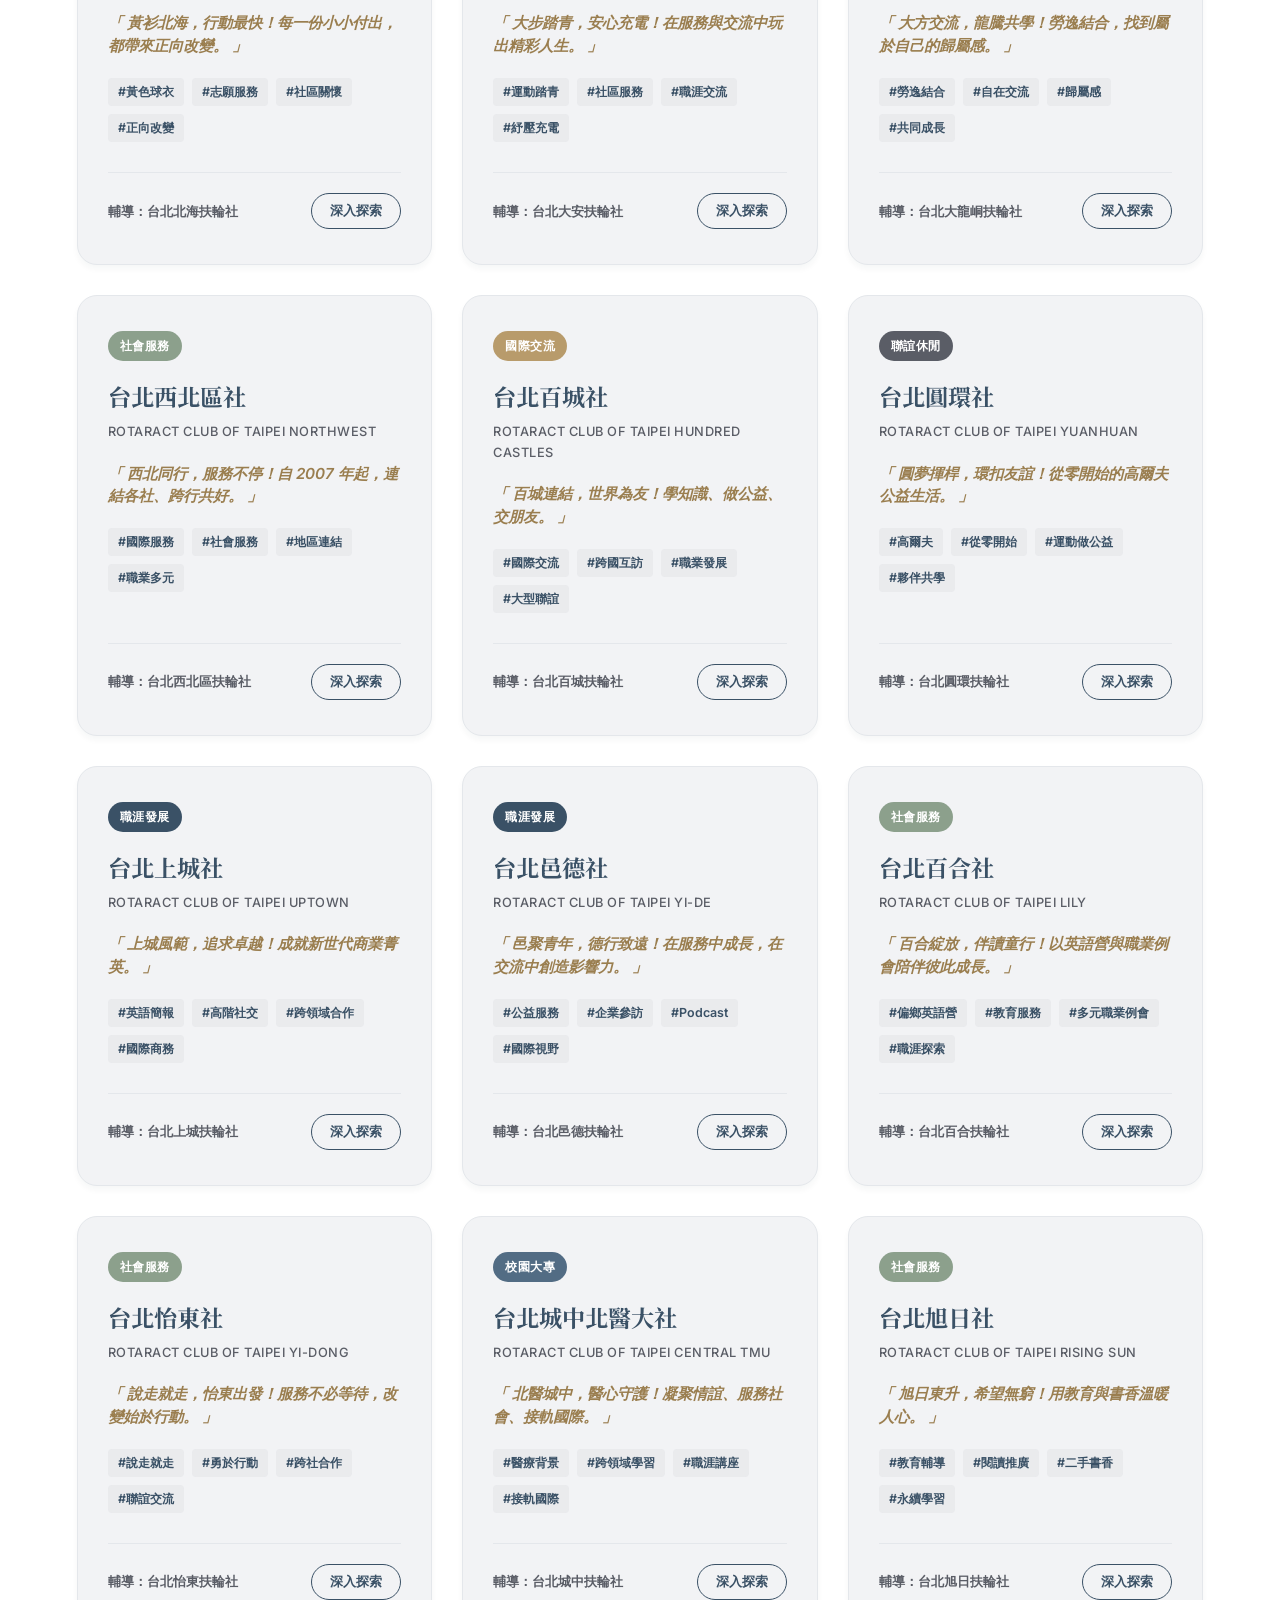
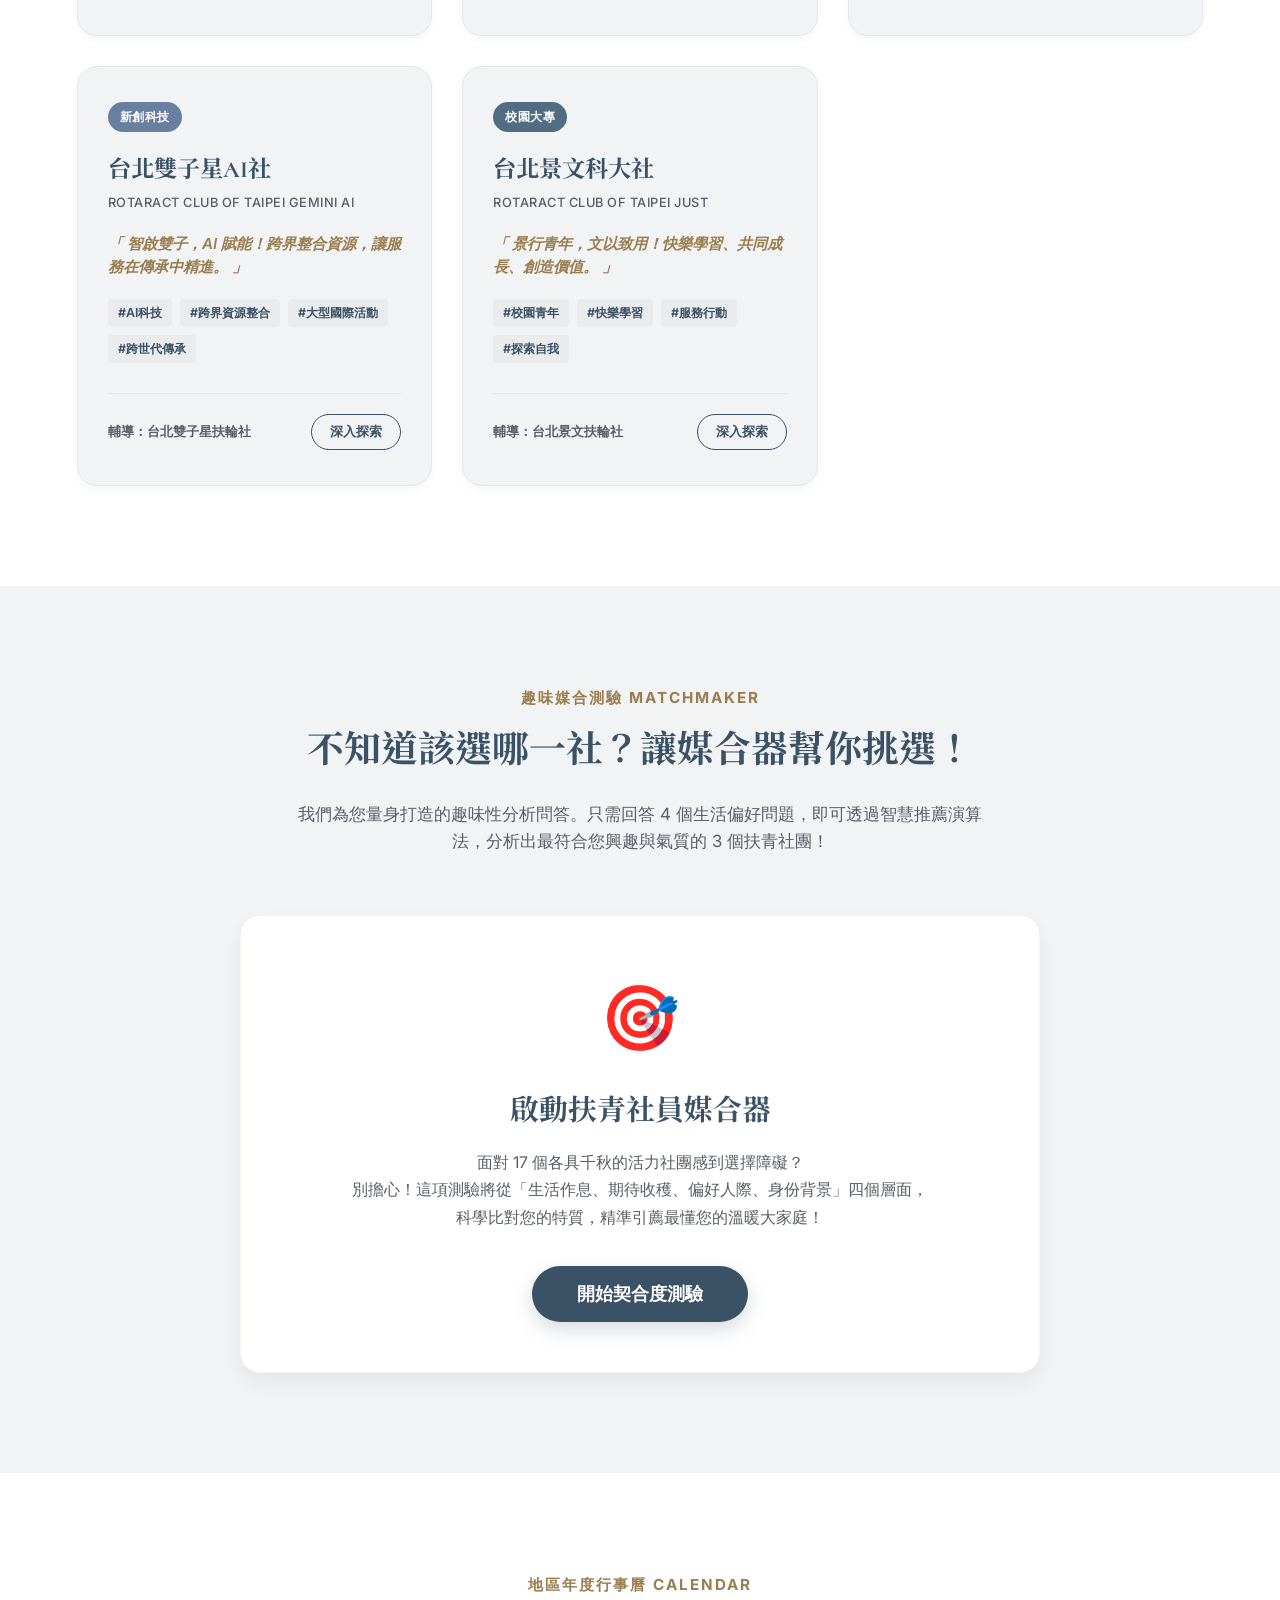
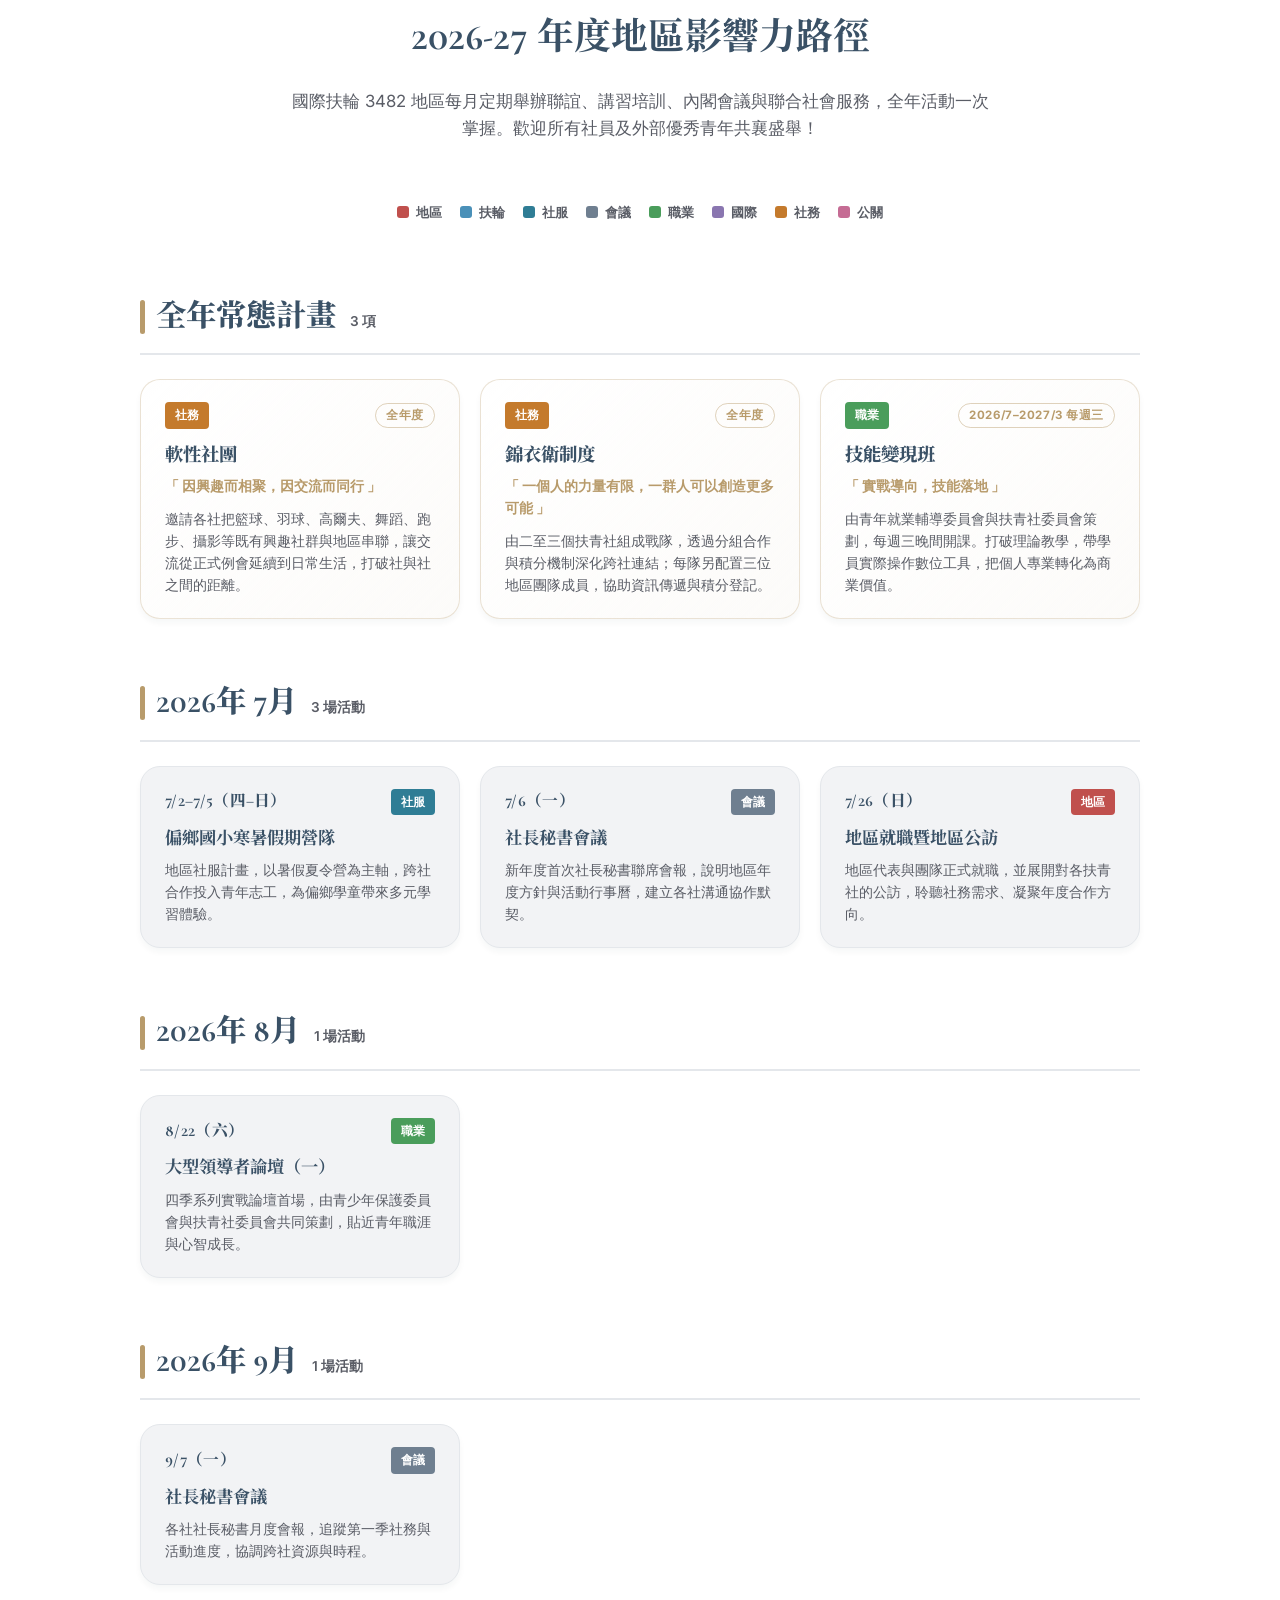
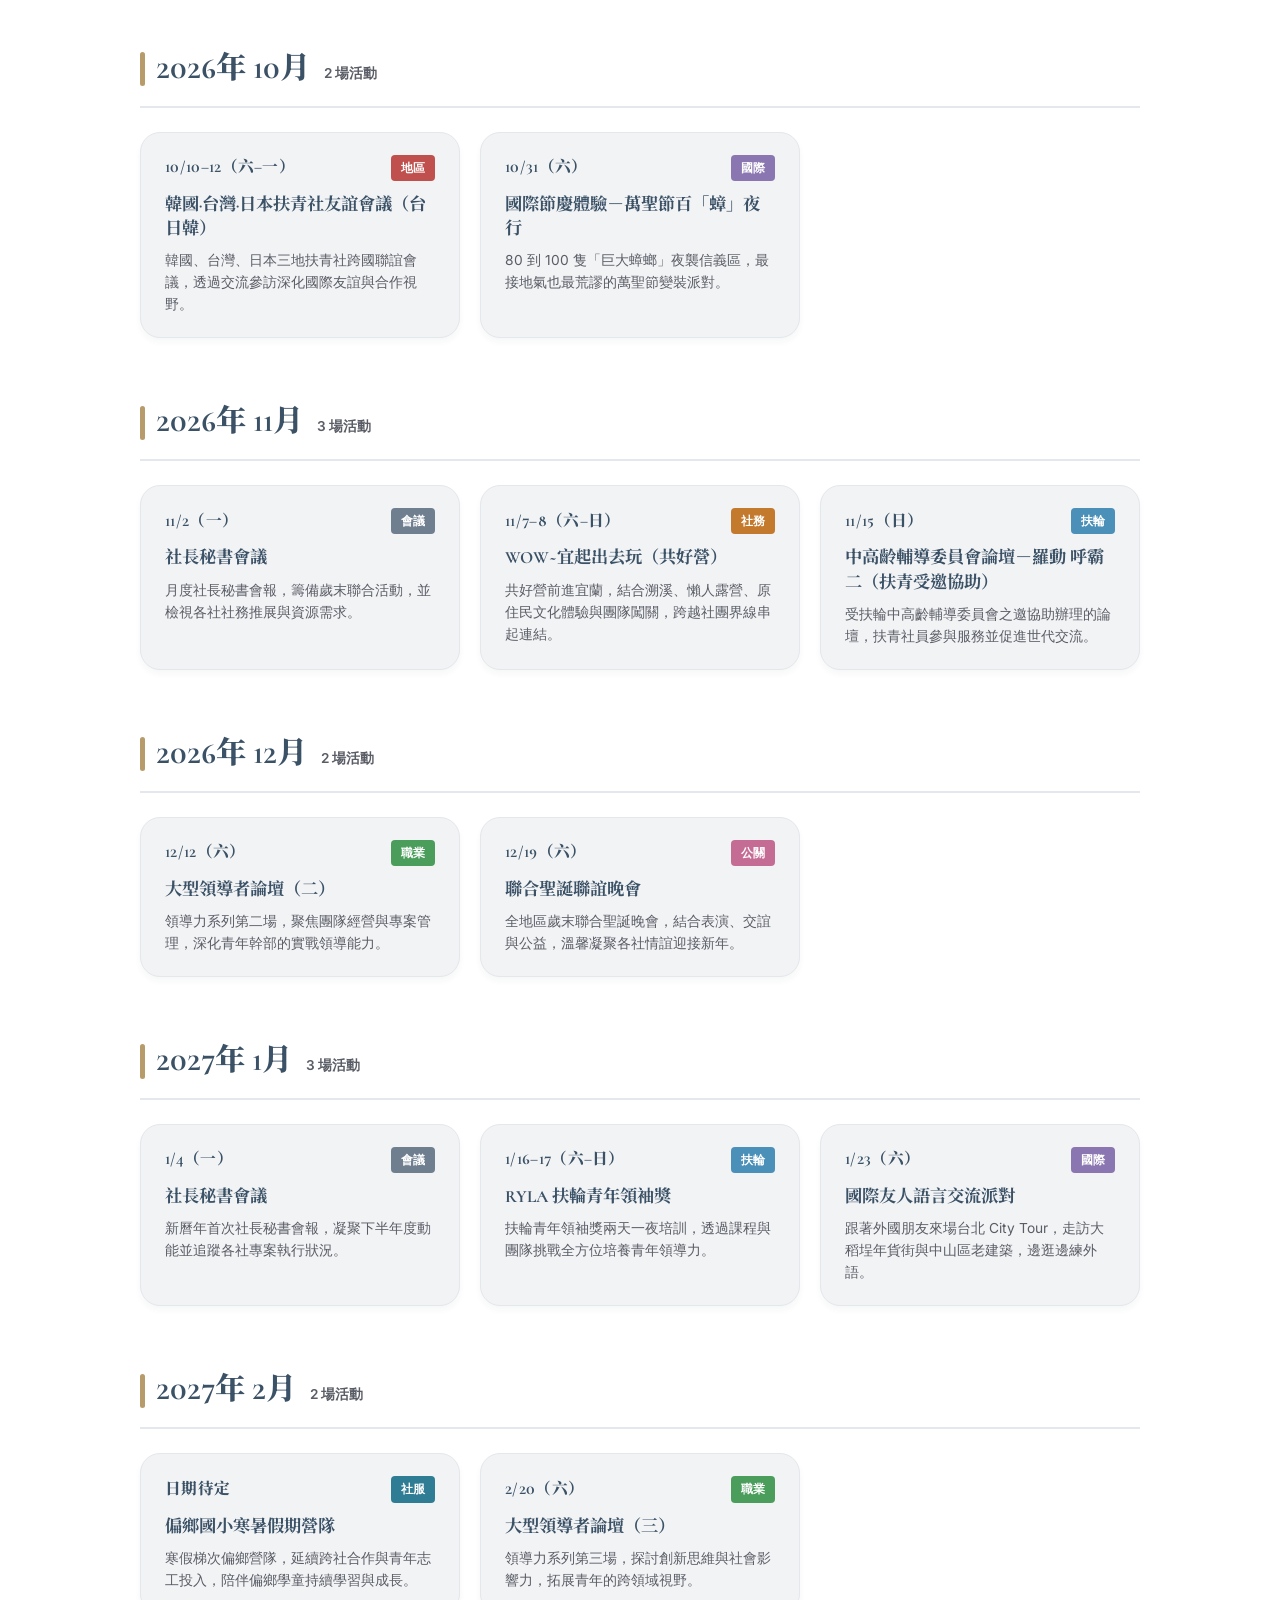
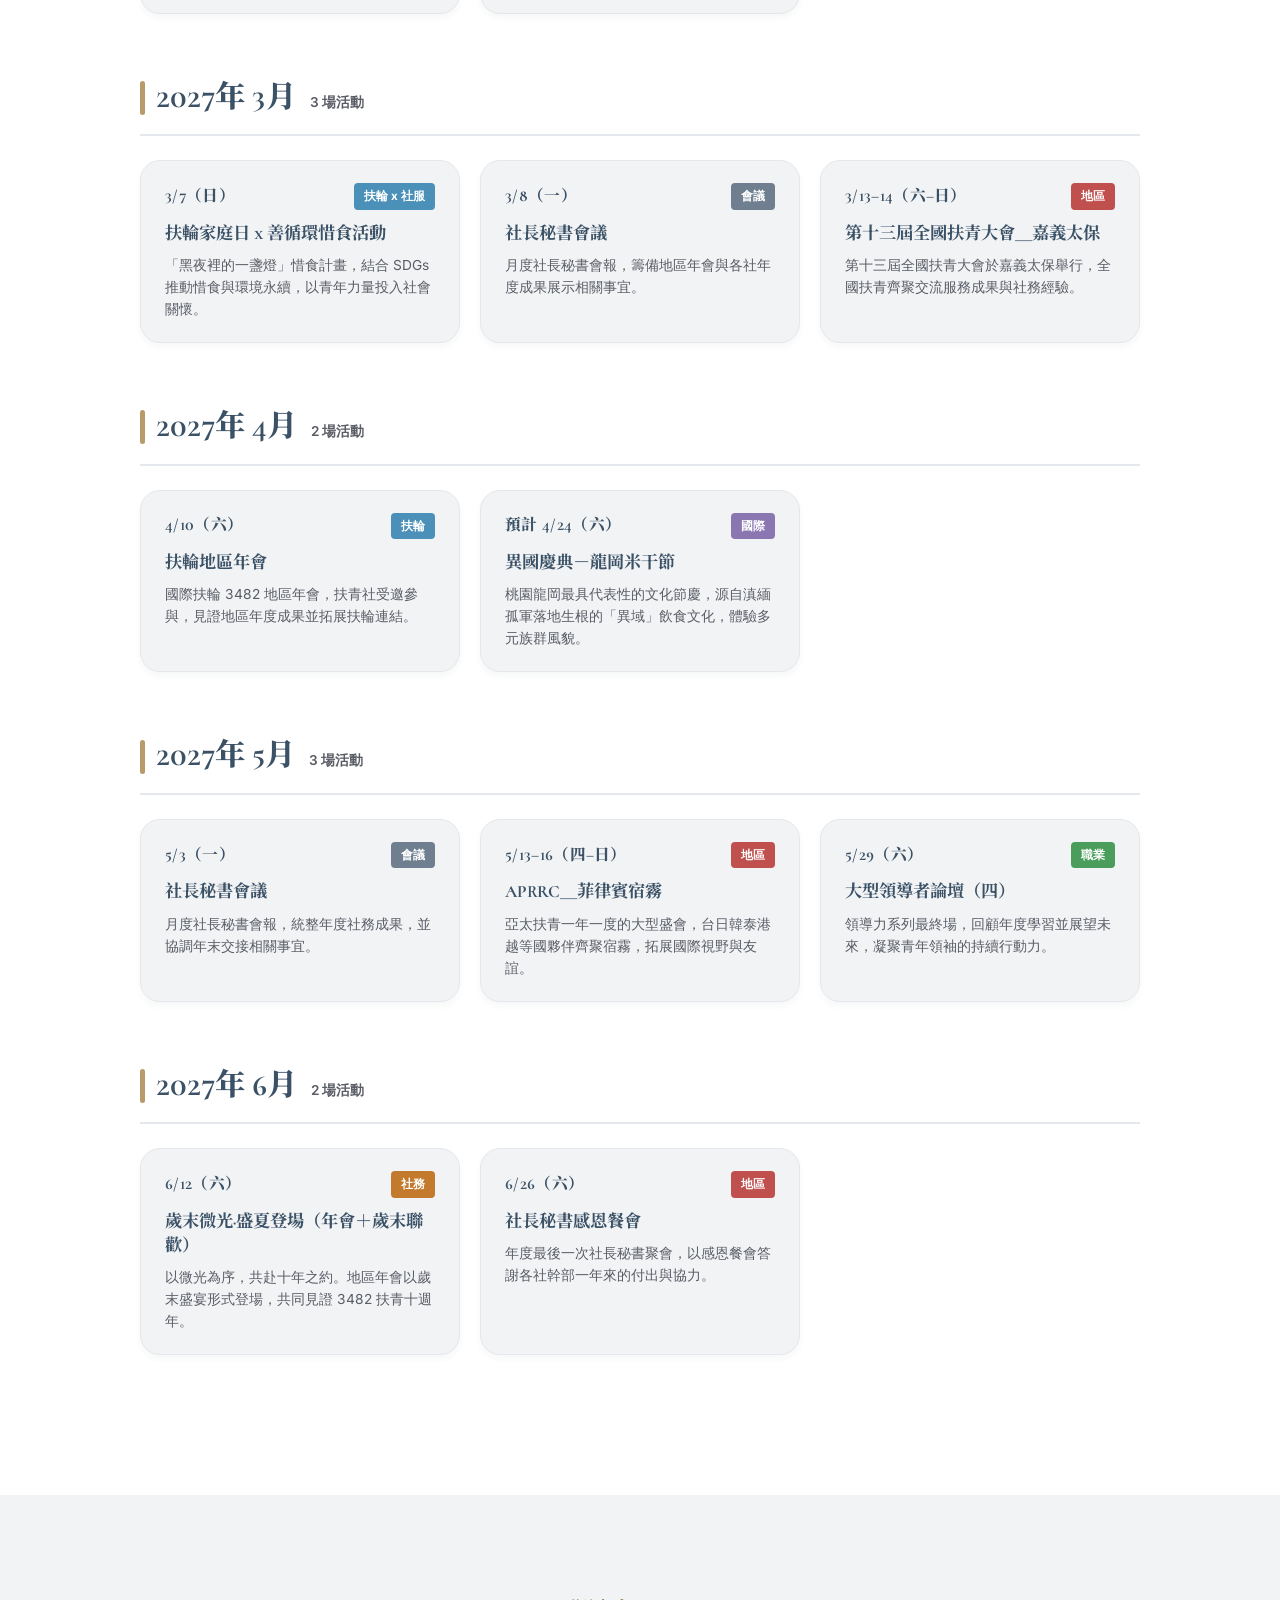
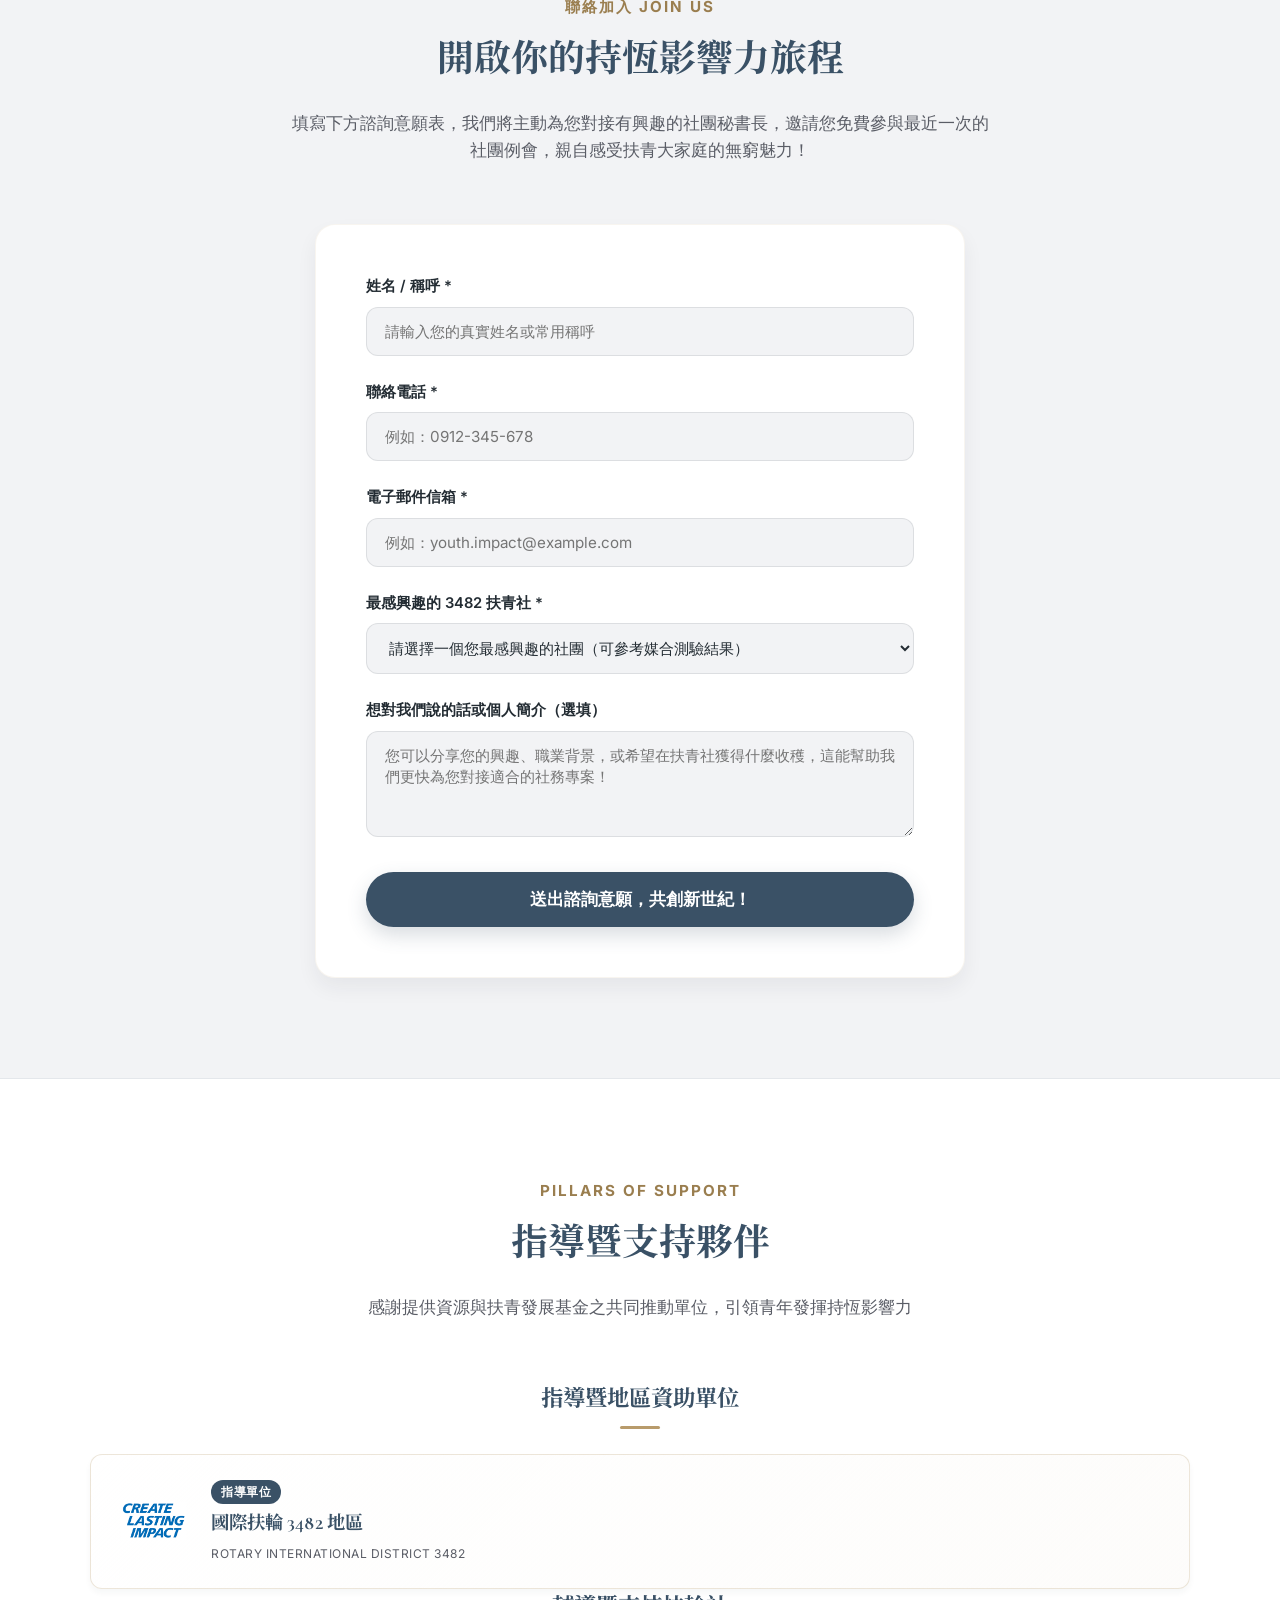
==== commit 5096b10d: "feat: 新增 W 標誌 favicon，三個頁面一併接上 依提供的標誌重繪為向量版：深藍開口圓環（頂部 52 度開口、圓頭端點）、 襯線 W、金色探弧，配色沿用站內 --primary #3A51" ====
--- a/index.html
+++ b/index.html
@@ -12,7 +12,9 @@
   <link rel="stylesheet" href="style.css?v=4">
   
   <!-- Favicon -->
-  <link rel="icon" type="image/svg+xml" href="data:image/svg+xml,%3Csvg xmlns='http://www.w3.org/2000/svg' viewBox='0 0 100 100'%3E%3Ccircle cx='50' cy='50' r='40' fill='%233A5166'/%3E%3Cpath d='M30,50 L45,65 L70,35' fill='none' stroke='%23B89B6B' stroke-width='8' stroke-linecap='round' stroke-linejoin='round'/%3E%3C/svg%3E">
+  <link rel="icon" href="favicon.ico" sizes="32x32">
+  <link rel="icon" type="image/svg+xml" href="images/favicon.svg">
+  <link rel="apple-touch-icon" href="images/apple-touch-icon.png">
 </head>
 <body>
 
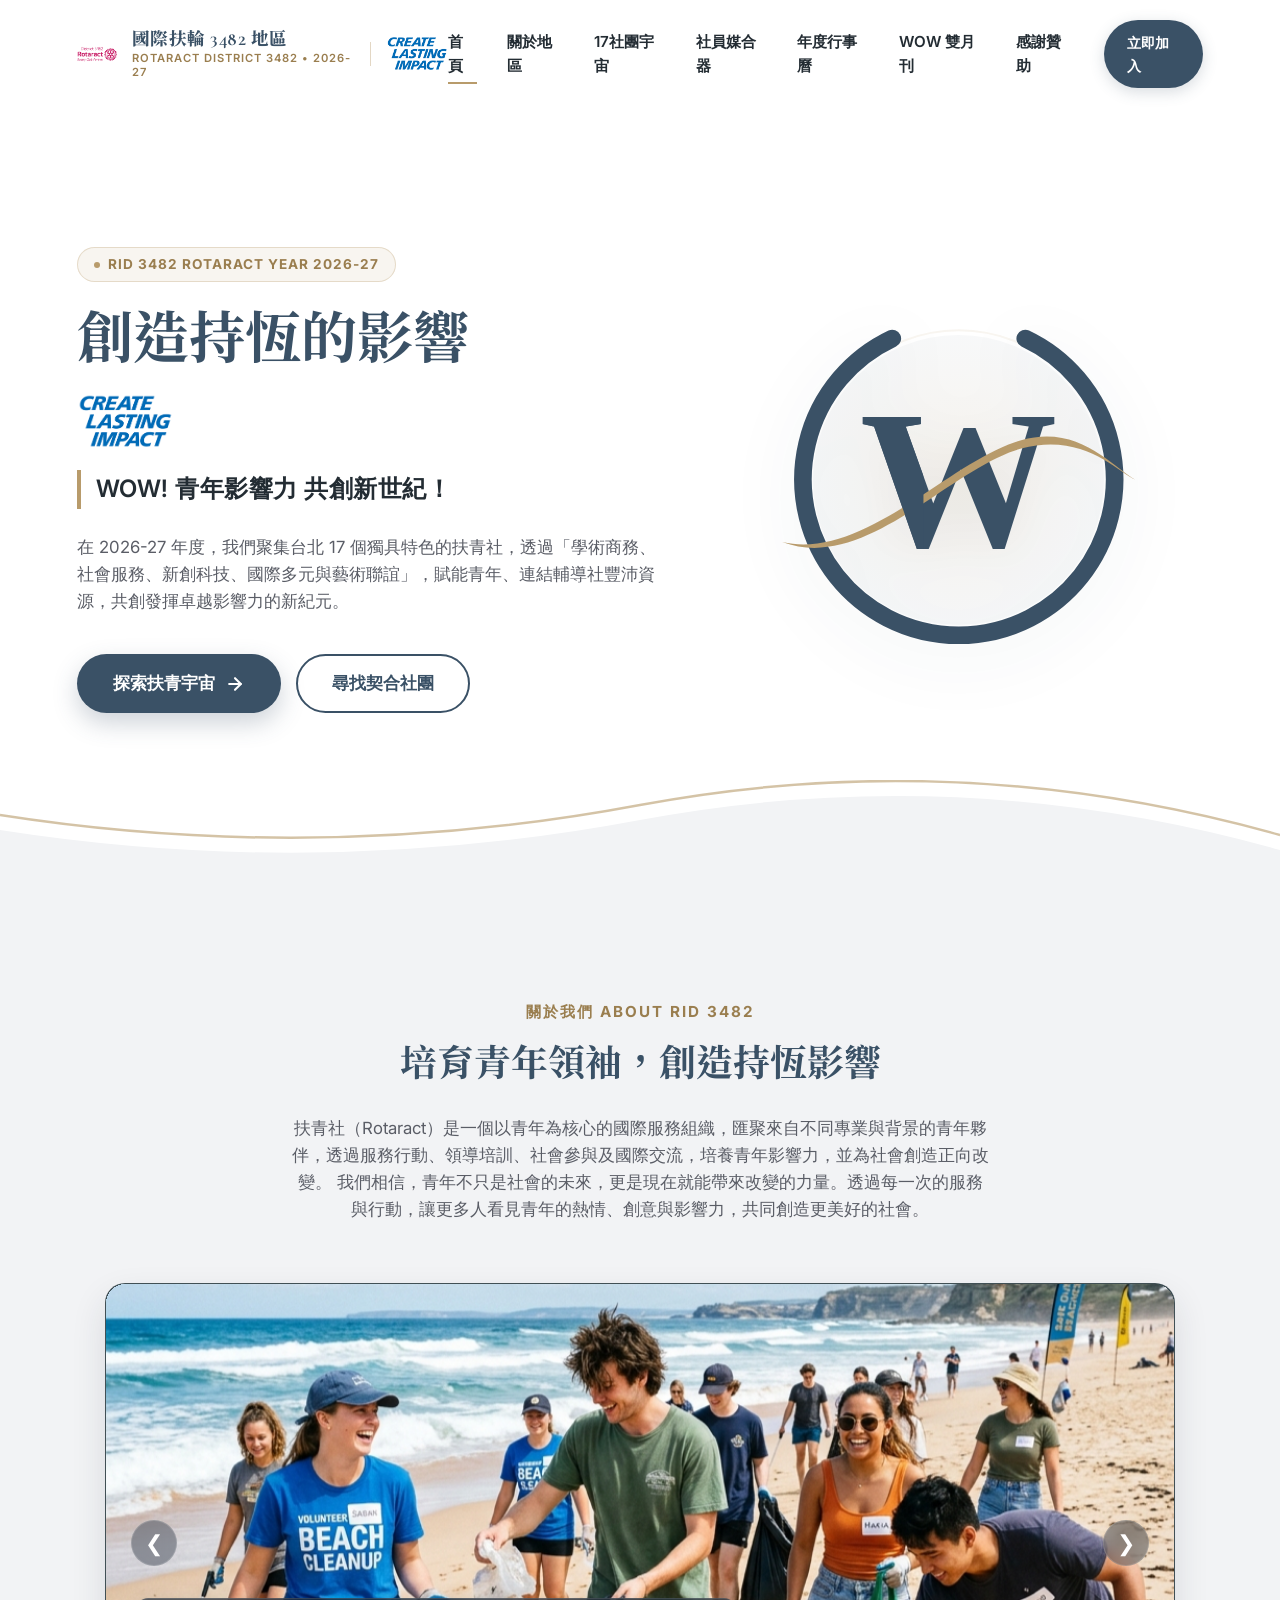
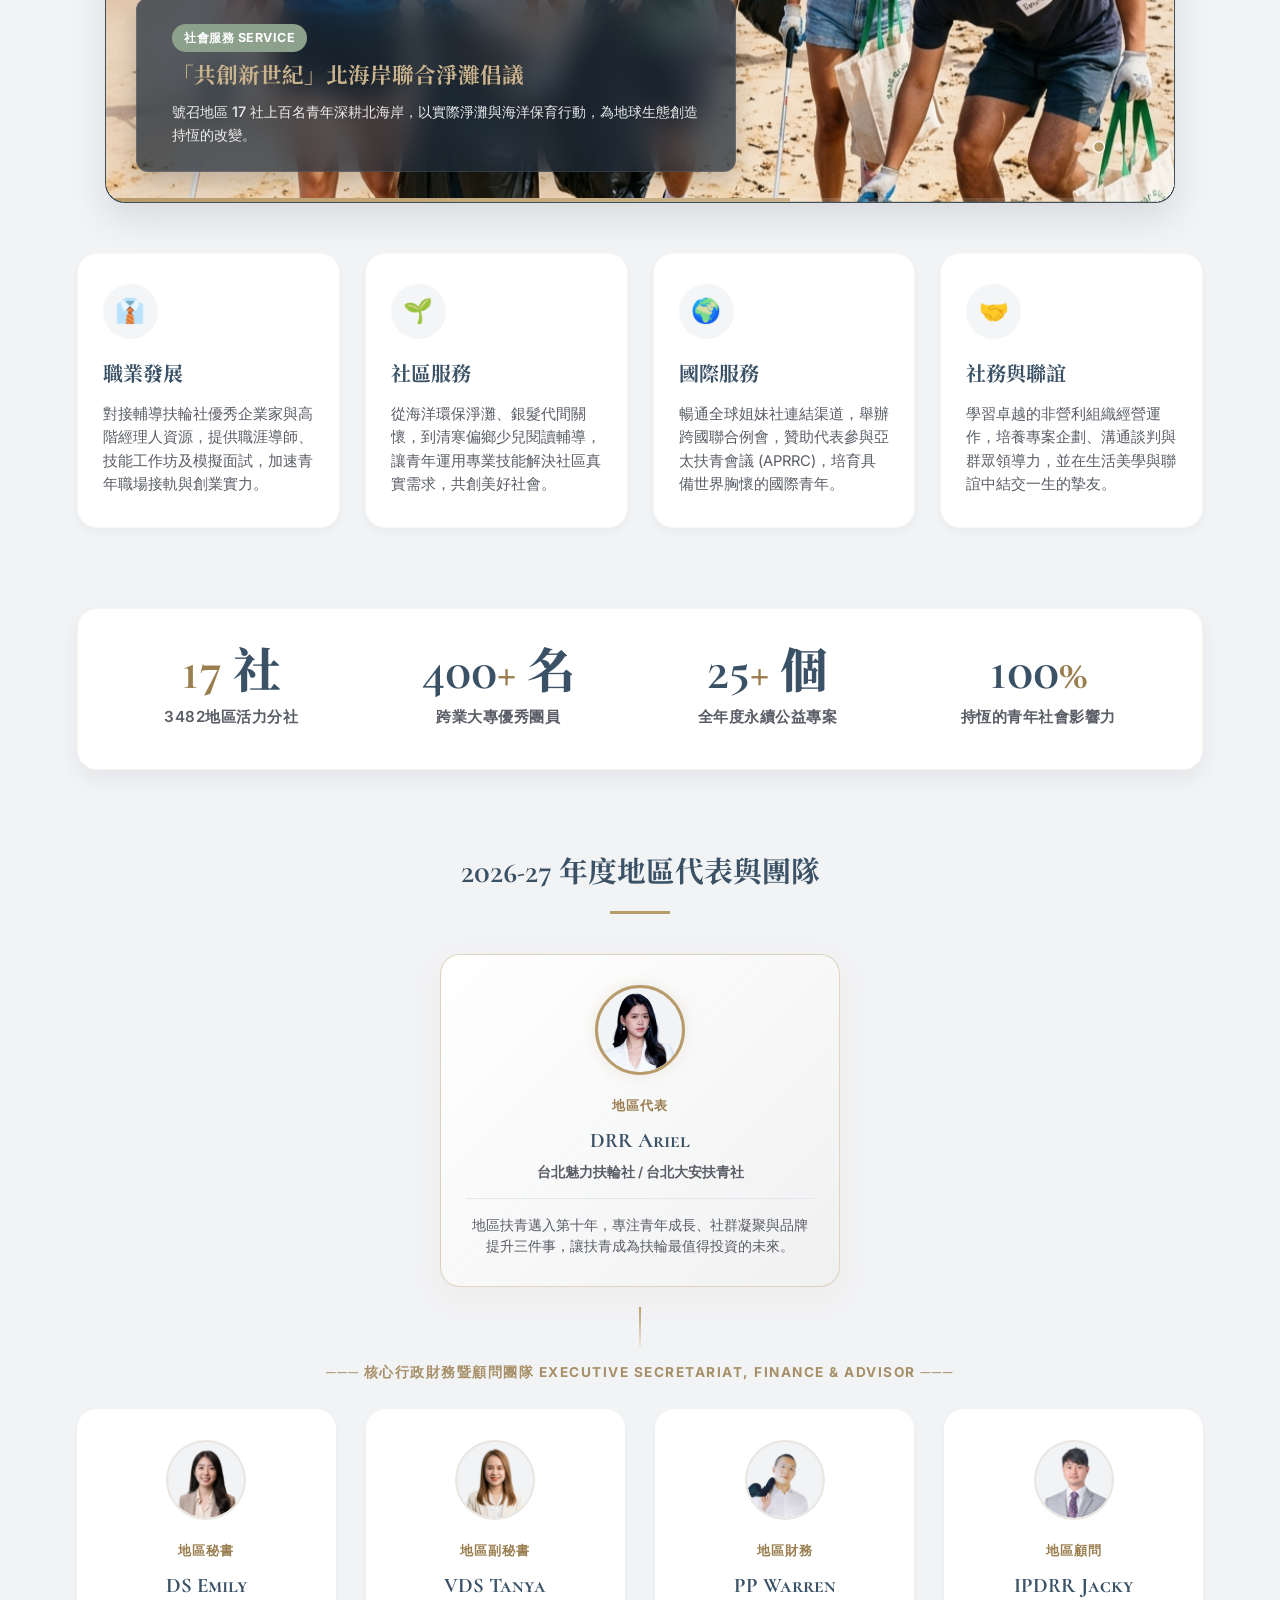
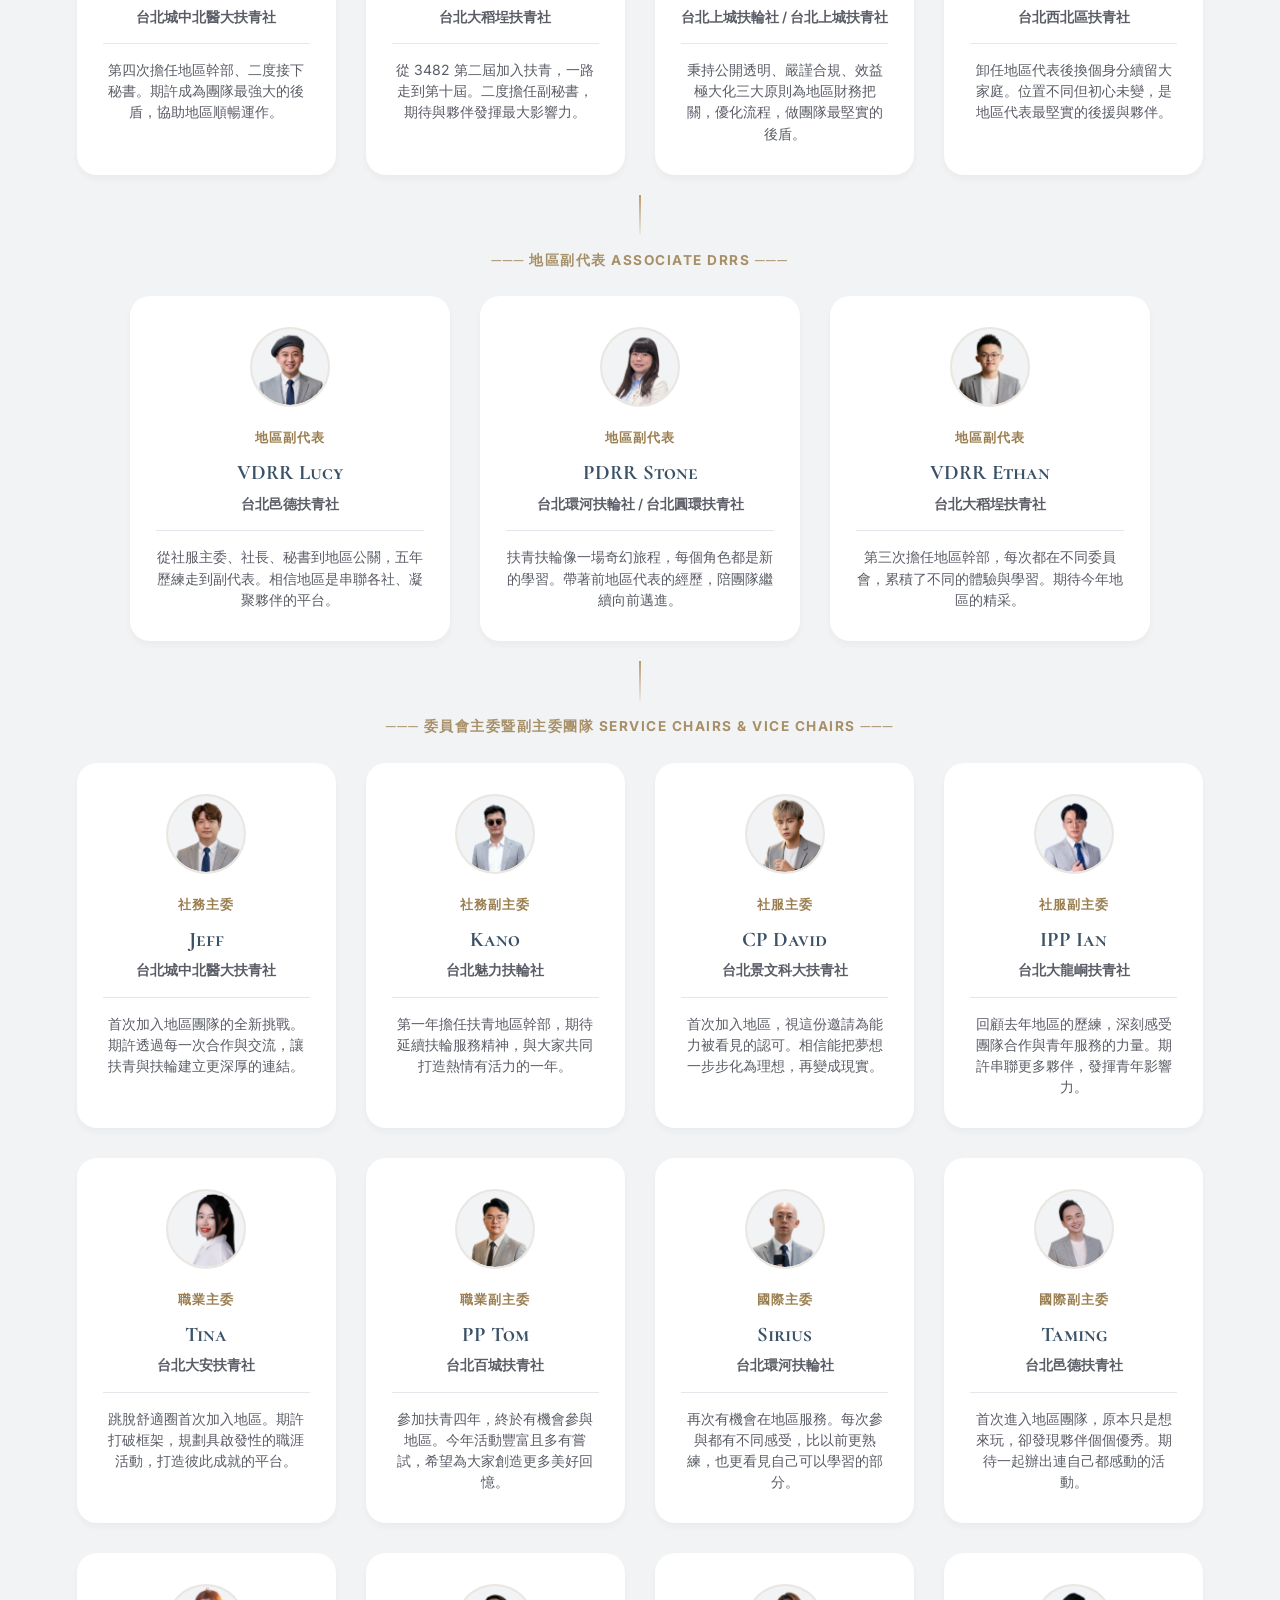
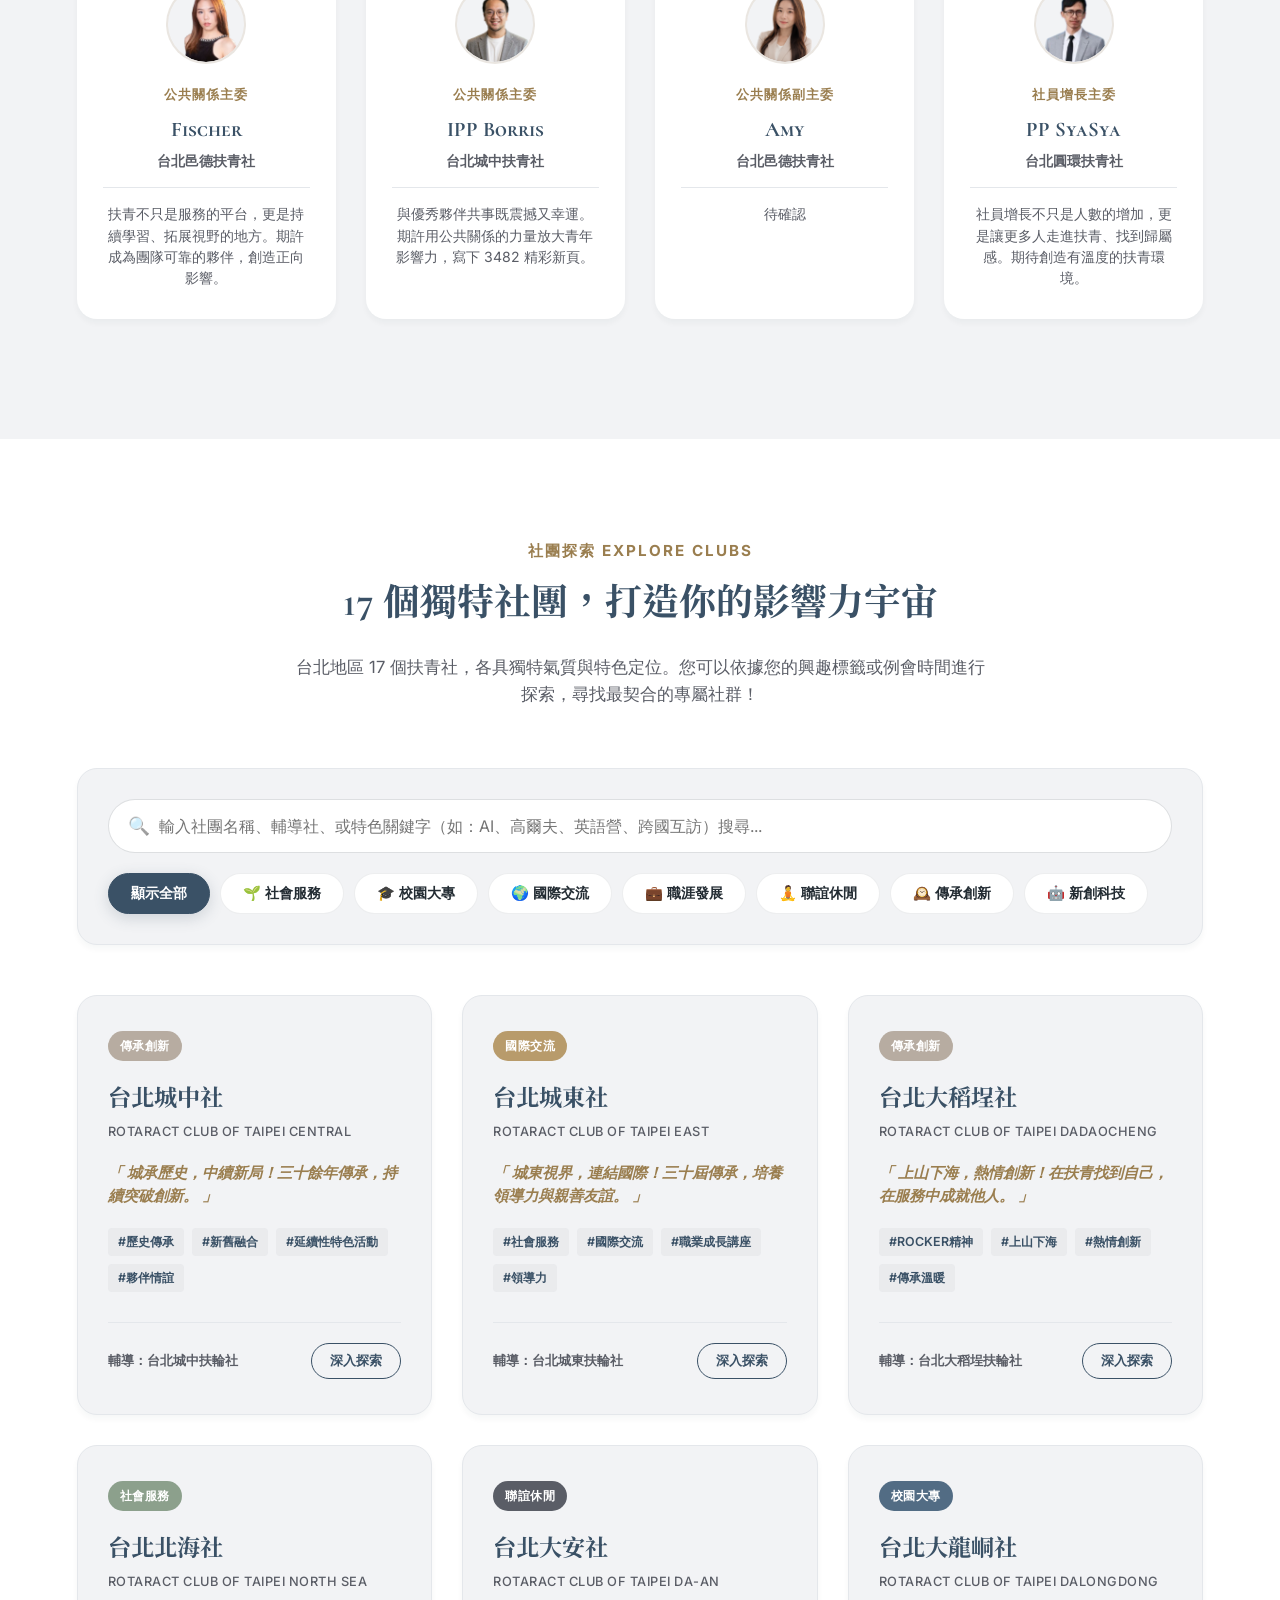
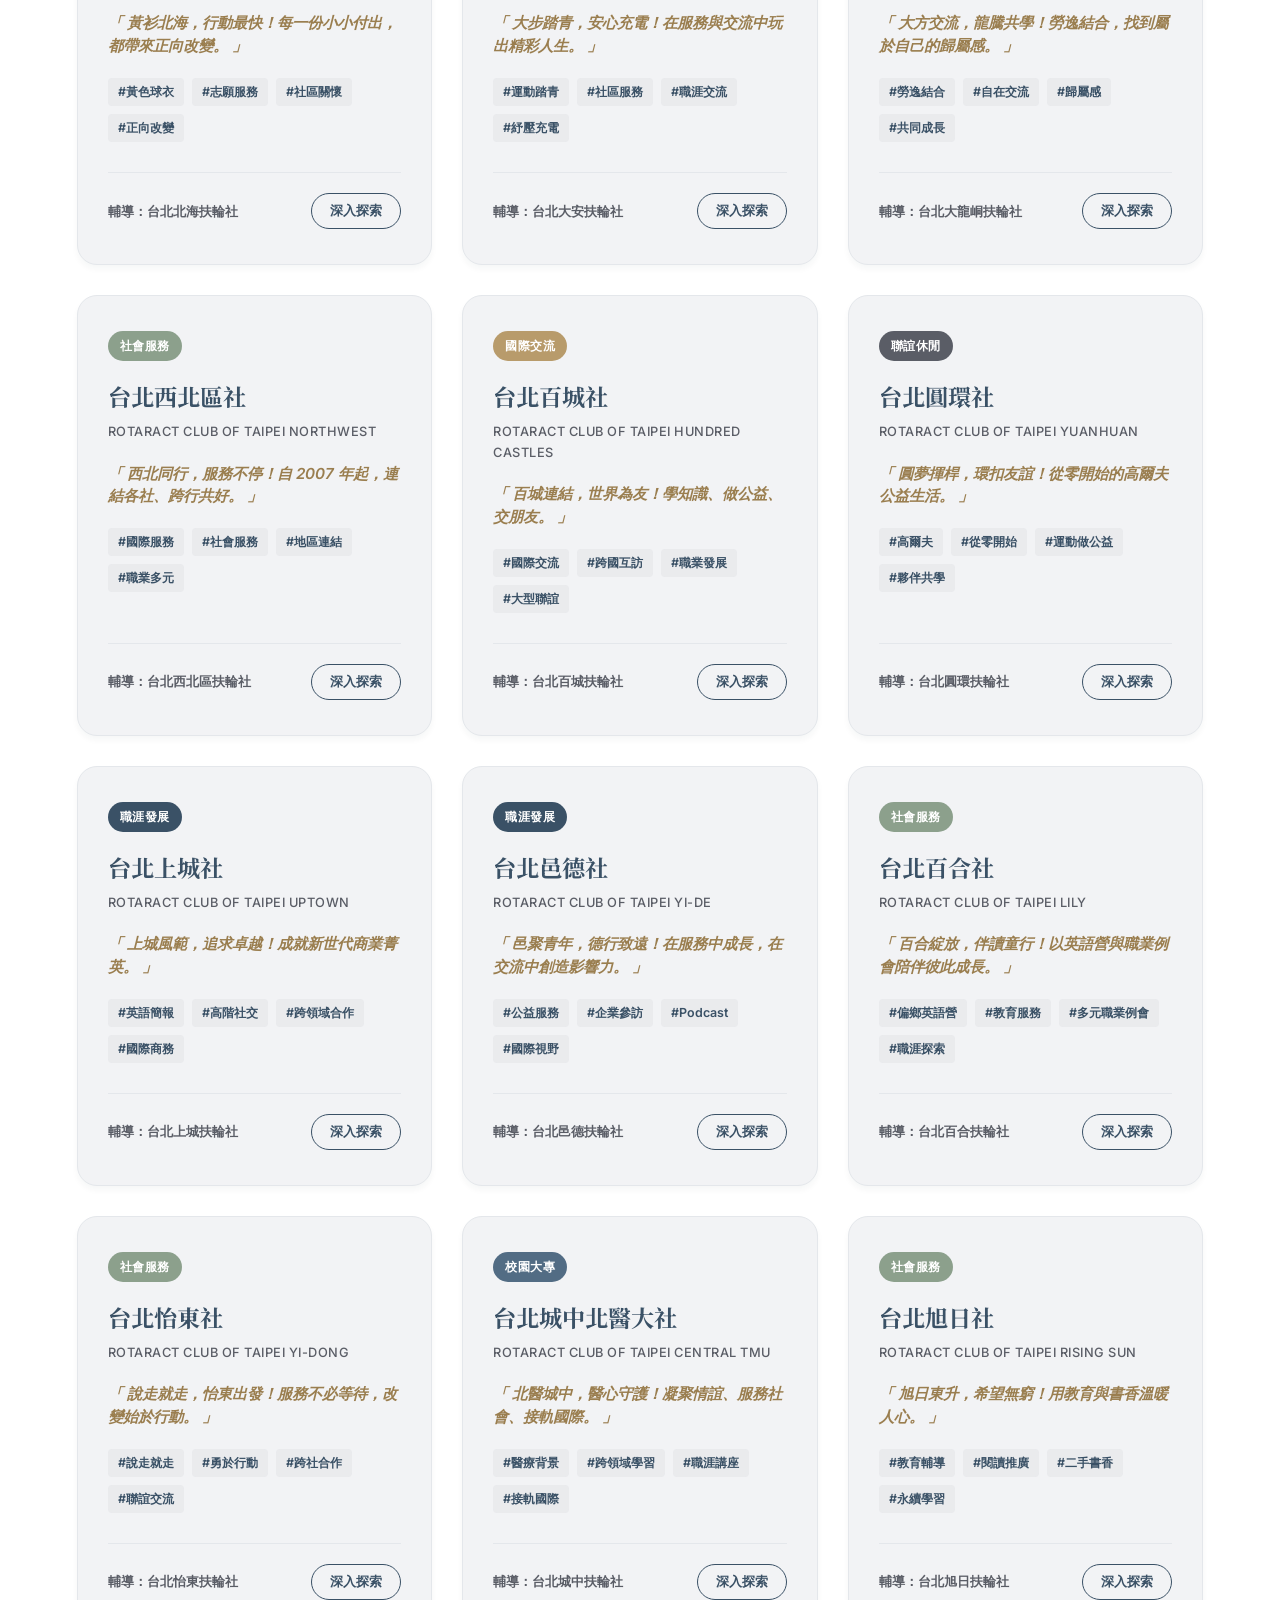
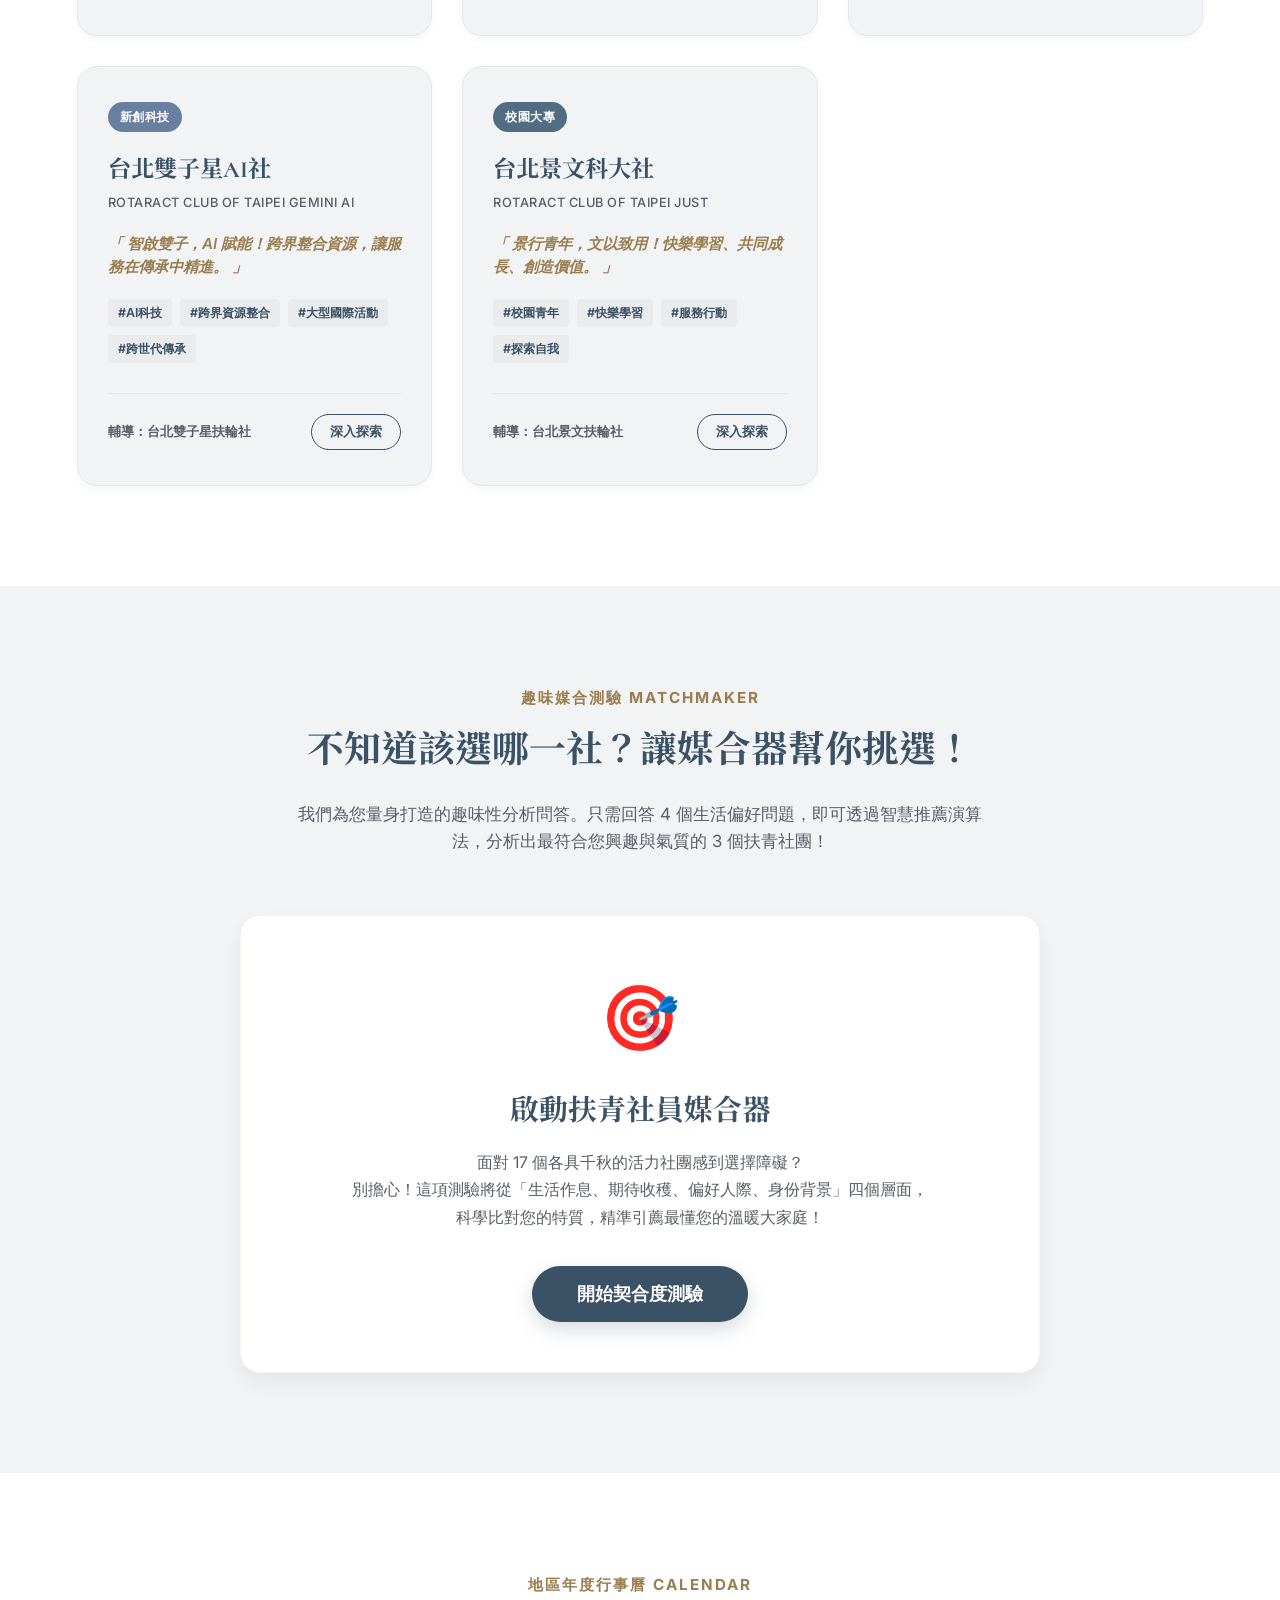
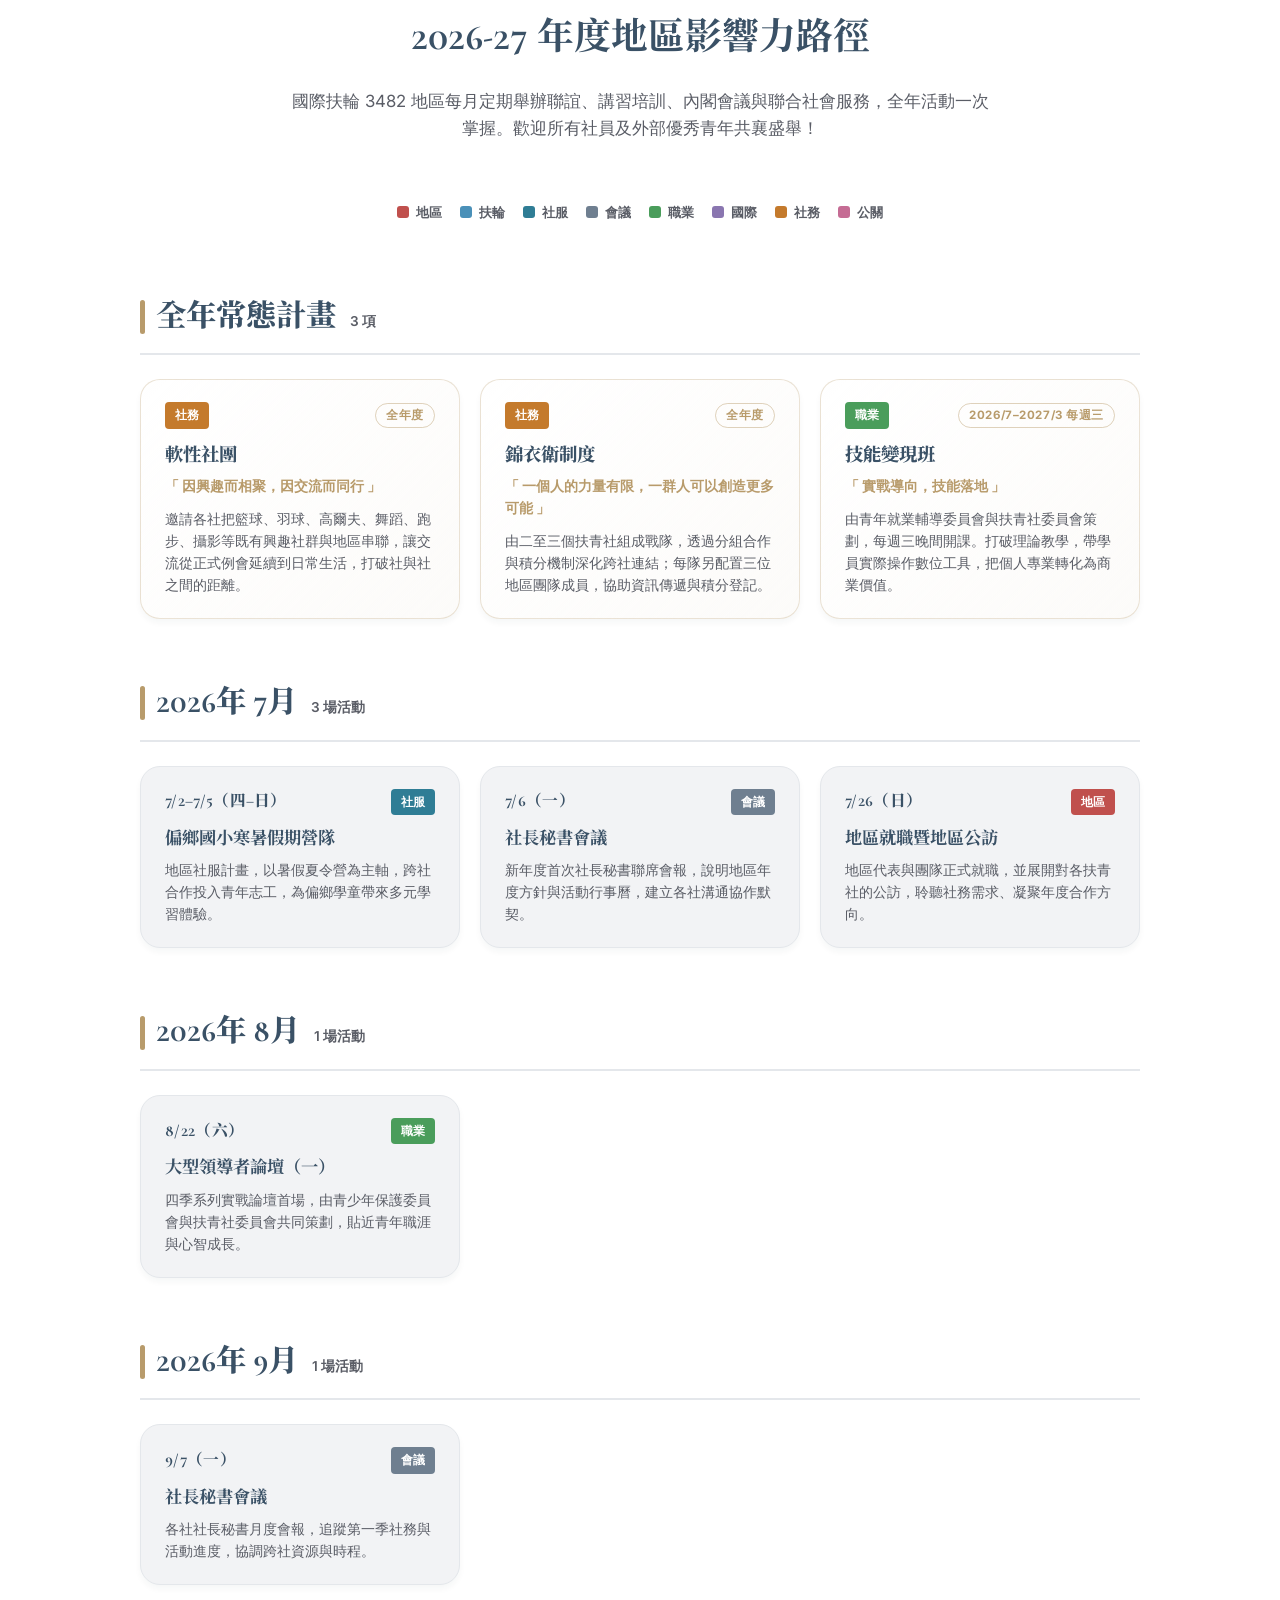
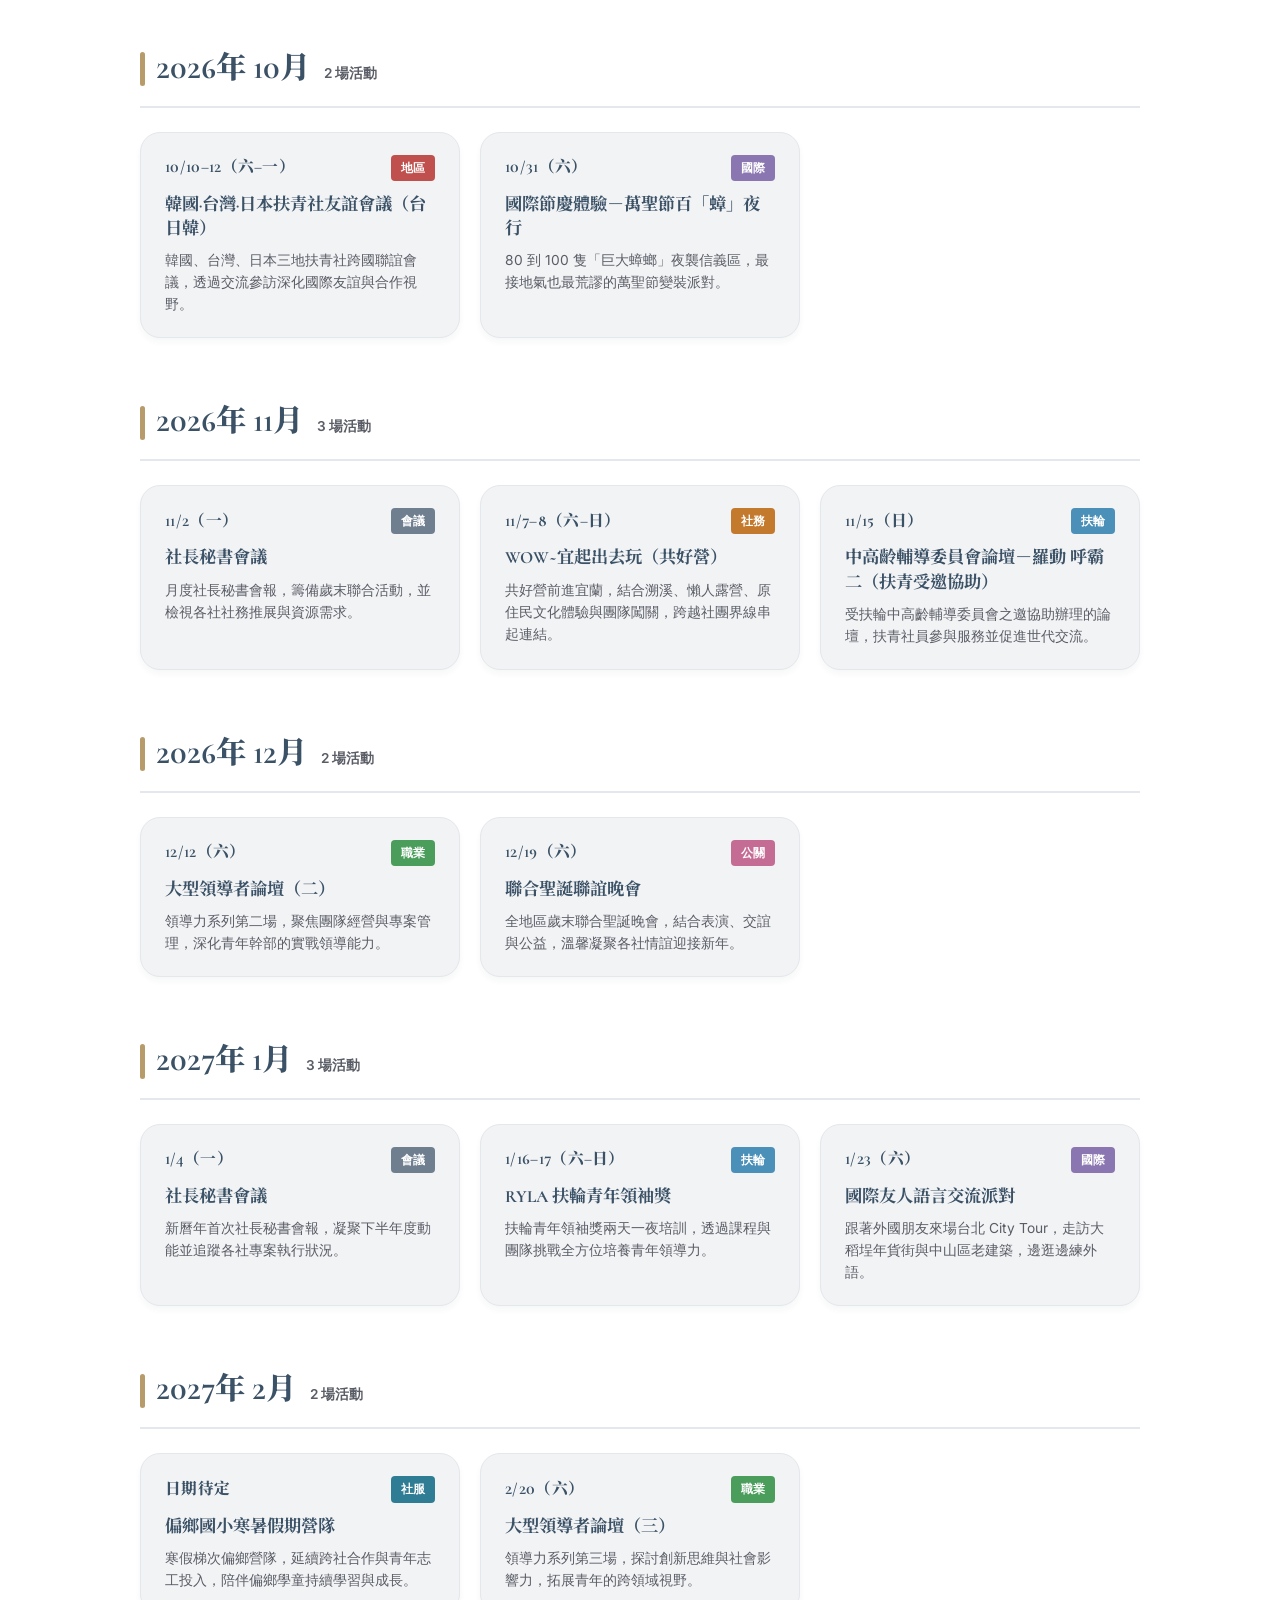
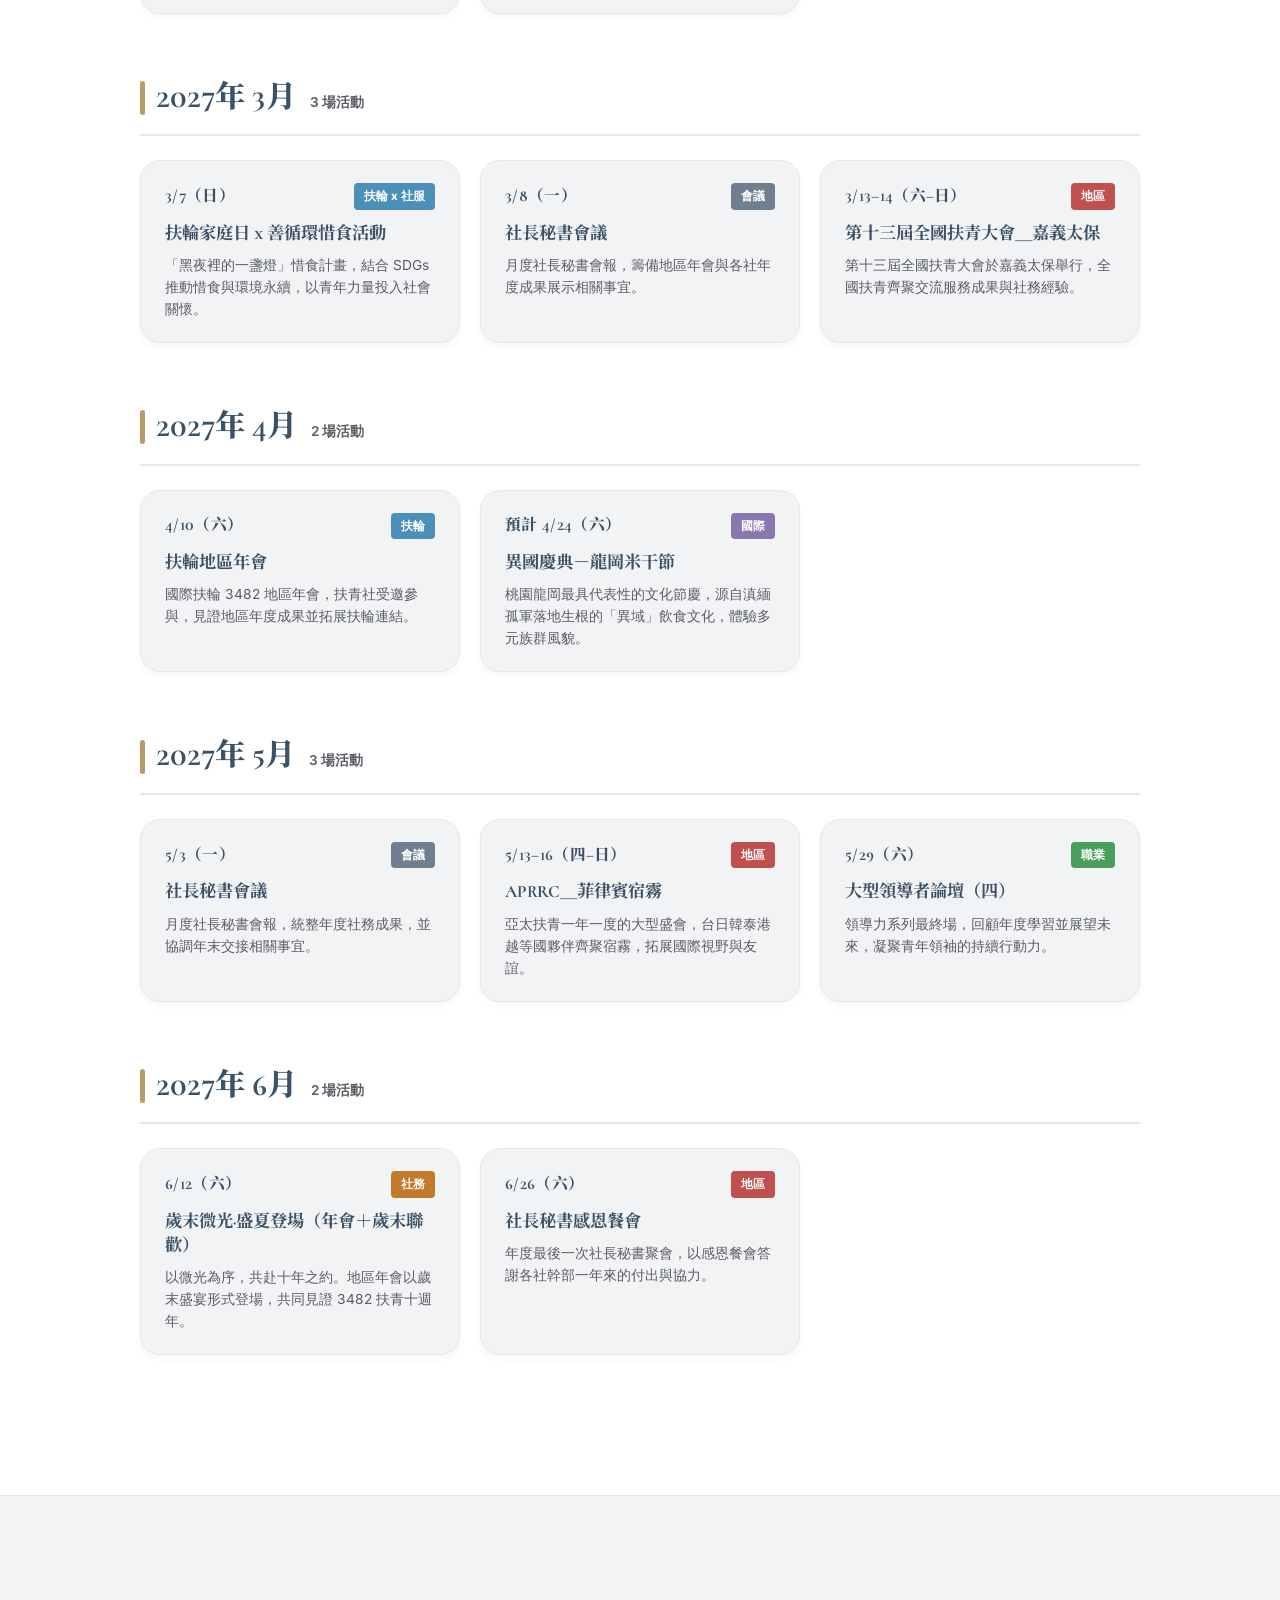
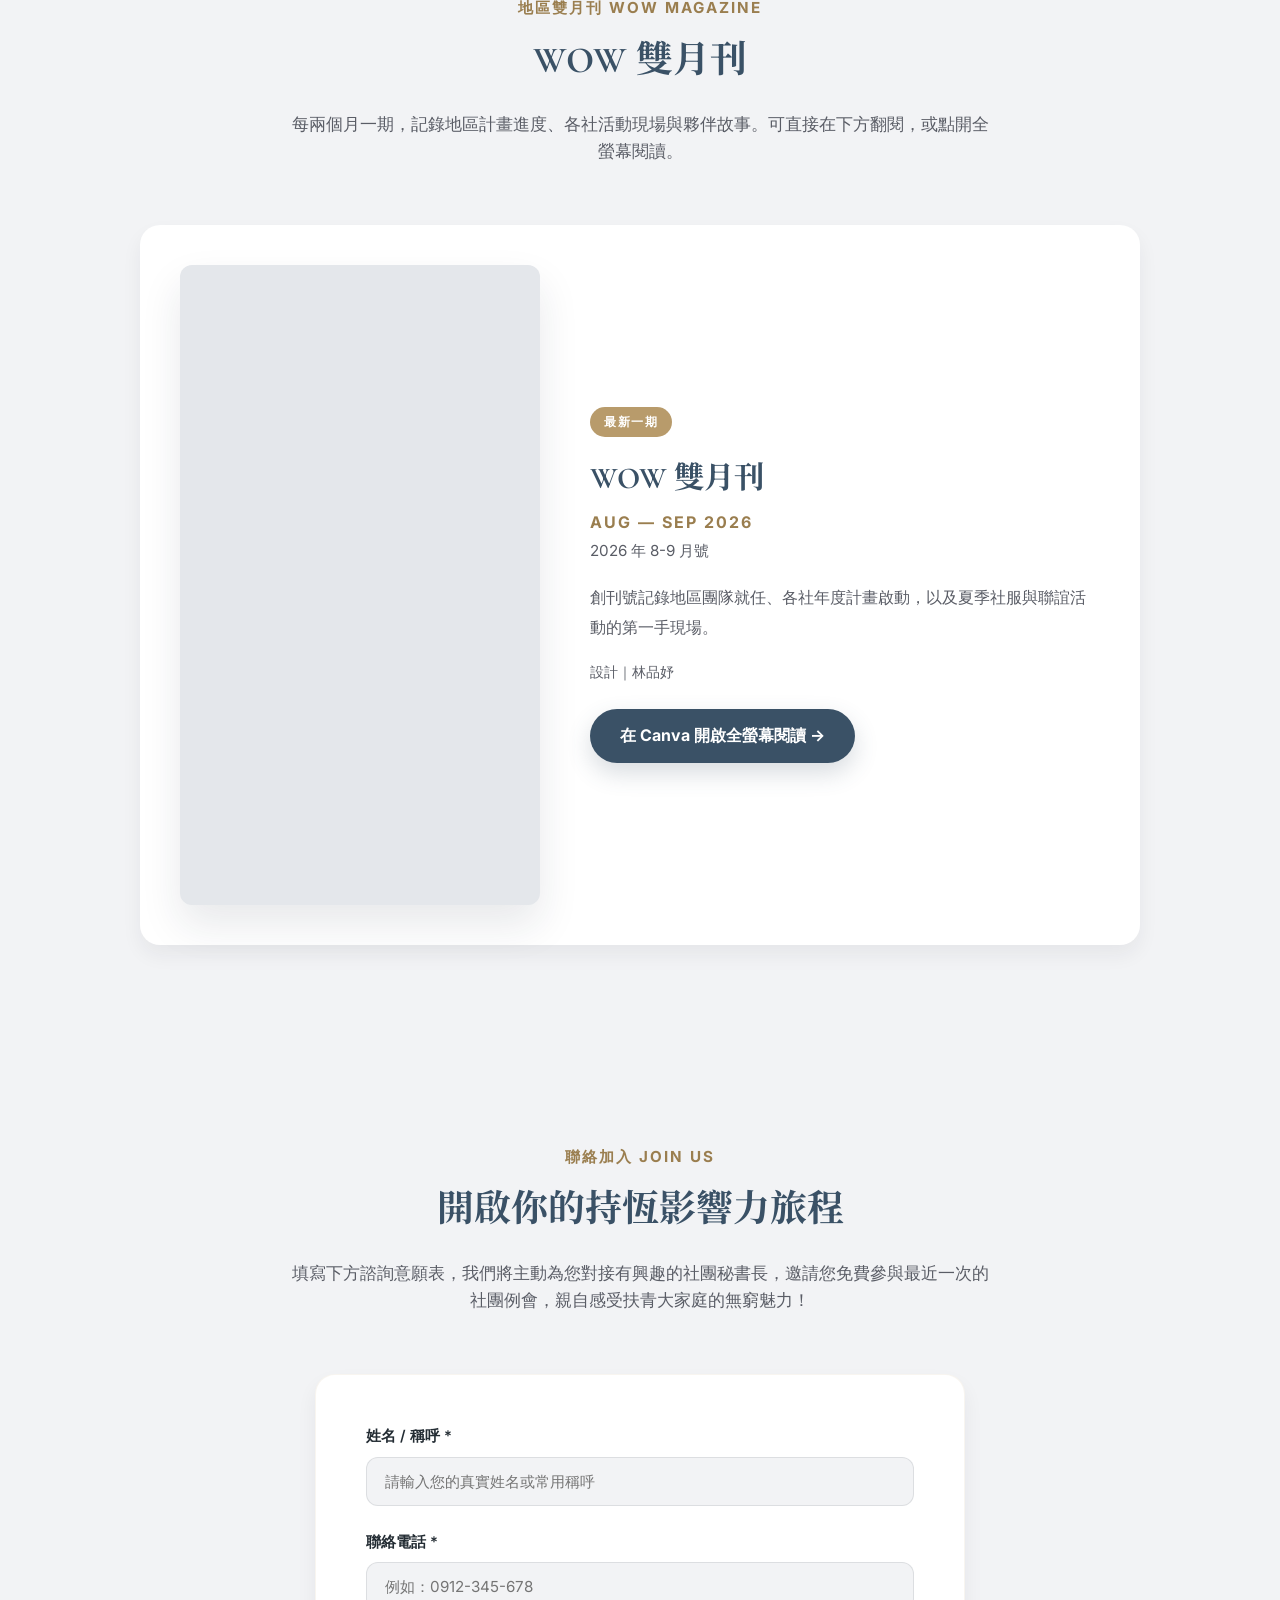
==== commit 4ffded34: "feat: 新增 WOW 雙月刊區塊，內嵌 Canva 刊物 - data/magazines.json：期數資料，最新一期置於陣列首位 - index.html：新增 #magazine 區塊與導覽" ====
--- a/index.html
+++ b/index.html
@@ -47,6 +47,7 @@
       <a href="#explorer" class="nav-link">17社團宇宙</a>
       <a href="#matcher" class="nav-link">社員媒合器</a>
       <a href="#timeline" class="nav-link">年度行事曆</a>
+      <a href="#magazine" class="nav-link">WOW 雙月刊</a>
       <a href="#sponsors" class="nav-link">感謝贊助</a>
       <a href="#contact" class="nav-btn">立即加入</a>
     </nav>
@@ -357,6 +358,19 @@
     </div>
   </section>
 
+  <!-- WOW 雙月刊 (Magazine) -->
+  <section class="magazine-section" id="magazine">
+    <div class="section-header fade-in-up">
+      <span class="section-subtitle">地區雙月刊 WOW MAGAZINE</span>
+      <h2 class="section-title">WOW 雙月刊</h2>
+      <p class="section-desc">每兩個月一期，記錄地區計畫進度、各社活動現場與夥伴故事。可直接在下方翻閱，或點開全螢幕閱讀。</p>
+    </div>
+
+    <div class="magazine-container" id="magazine-container">
+      <!-- JS 動態渲染：最新一期內嵌 + 往期列表，資料來源 data/magazines.json -->
+    </div>
+  </section>
+
   <!-- 預約諮詢表單 (Contact Form) -->
   <section class="contact-section" id="contact">
     <div class="section-header fade-in-up">
--- a/style.css
+++ b/style.css
@@ -2884,3 +2884,174 @@
     grid-template-columns: repeat(auto-fill, minmax(180px, 1fr));
   }
 }
+
+/* --- WOW 雙月刊 (Magazine) --- */
+.magazine-section {
+  background-color: var(--bg-light);
+  border-top: 1px solid var(--bg-contrast);
+}
+
+.magazine-container {
+  max-width: 1000px;
+  margin: 0 auto;
+}
+
+.magazine-feature {
+  display: grid;
+  grid-template-columns: minmax(260px, 360px) 1fr;
+  gap: 50px;
+  align-items: center;
+  background-color: var(--bg-white);
+  border-radius: var(--radius-lg);
+  box-shadow: var(--shadow-md);
+  padding: 40px;
+}
+
+/* 高度交給 padding-top 依刊物實際比例撐開，避免不同期數換版型時要改 CSS */
+.magazine-frame {
+  position: relative;
+  width: 100%;
+  height: 0;
+  overflow: hidden;
+  border-radius: var(--radius-md);
+  box-shadow: var(--shadow-lg);
+  background-color: var(--bg-contrast);
+}
+
+.magazine-frame iframe {
+  position: absolute;
+  top: 0;
+  left: 0;
+  width: 100%;
+  height: 100%;
+  border: none;
+  display: block;
+}
+
+.magazine-badge {
+  display: inline-block;
+  background-color: var(--accent);
+  color: var(--bg-white);
+  font-size: 0.78rem;
+  font-weight: 700;
+  letter-spacing: 1.5px;
+  padding: 5px 14px;
+  border-radius: 50px;
+  margin-bottom: 18px;
+}
+
+.magazine-name {
+  font-size: 1.9rem;
+  color: var(--primary);
+  margin-bottom: 6px;
+}
+
+.magazine-issue {
+  color: var(--accent-dark);
+  font-size: 1rem;
+  font-weight: 700;
+  letter-spacing: 2px;
+  margin-bottom: 4px;
+}
+
+.magazine-period {
+  color: var(--text-muted);
+  font-size: 0.95rem;
+  margin-bottom: 18px;
+}
+
+.magazine-desc {
+  color: var(--text-muted);
+  line-height: 1.9;
+  margin-bottom: 18px;
+}
+
+.magazine-credit {
+  color: var(--text-muted);
+  font-size: 0.9rem;
+  margin-bottom: 26px;
+}
+
+.magazine-link {
+  display: inline-flex;
+  align-items: center;
+  gap: 8px;
+  background-color: var(--primary);
+  color: var(--bg-white);
+  padding: 14px 30px;
+  border-radius: 50px;
+  font-weight: 700;
+  box-shadow: 0 10px 25px rgba(58, 81, 102, 0.2);
+  transition: var(--transition);
+}
+
+.magazine-link:hover {
+  background-color: var(--primary-dark);
+  transform: translateY(-3px);
+  box-shadow: 0 15px 30px rgba(58, 81, 102, 0.3);
+}
+
+/* 往期列表：只有兩期以上時才由 JS 產生 */
+.magazine-past {
+  margin-top: 40px;
+}
+
+.magazine-past-title {
+  font-size: 1.1rem;
+  color: var(--primary);
+  margin-bottom: 18px;
+  text-align: center;
+}
+
+.magazine-past-list {
+  display: grid;
+  grid-template-columns: repeat(auto-fill, minmax(210px, 1fr));
+  gap: 16px;
+}
+
+.magazine-past-item {
+  display: flex;
+  flex-direction: column;
+  gap: 4px;
+  background-color: var(--bg-white);
+  border: 1px solid var(--bg-contrast);
+  border-radius: var(--radius-md);
+  padding: 16px 20px;
+  transition: var(--transition);
+}
+
+.magazine-past-item:hover {
+  border-color: var(--accent);
+  transform: translateY(-3px);
+  box-shadow: var(--shadow-sm);
+}
+
+.magazine-past-issue {
+  color: var(--accent-dark);
+  font-size: 0.85rem;
+  font-weight: 700;
+  letter-spacing: 1.5px;
+}
+
+.magazine-past-name {
+  color: var(--text-dark);
+  font-size: 0.95rem;
+}
+
+@media (max-width: 860px) {
+  .magazine-feature {
+    grid-template-columns: 1fr;
+    gap: 30px;
+    padding: 24px;
+  }
+  .magazine-frame {
+    max-width: 340px;
+    margin: 0 auto;
+  }
+  .magazine-meta {
+    text-align: center;
+  }
+  .magazine-name {
+    font-size: 1.6rem;
+  }
+}
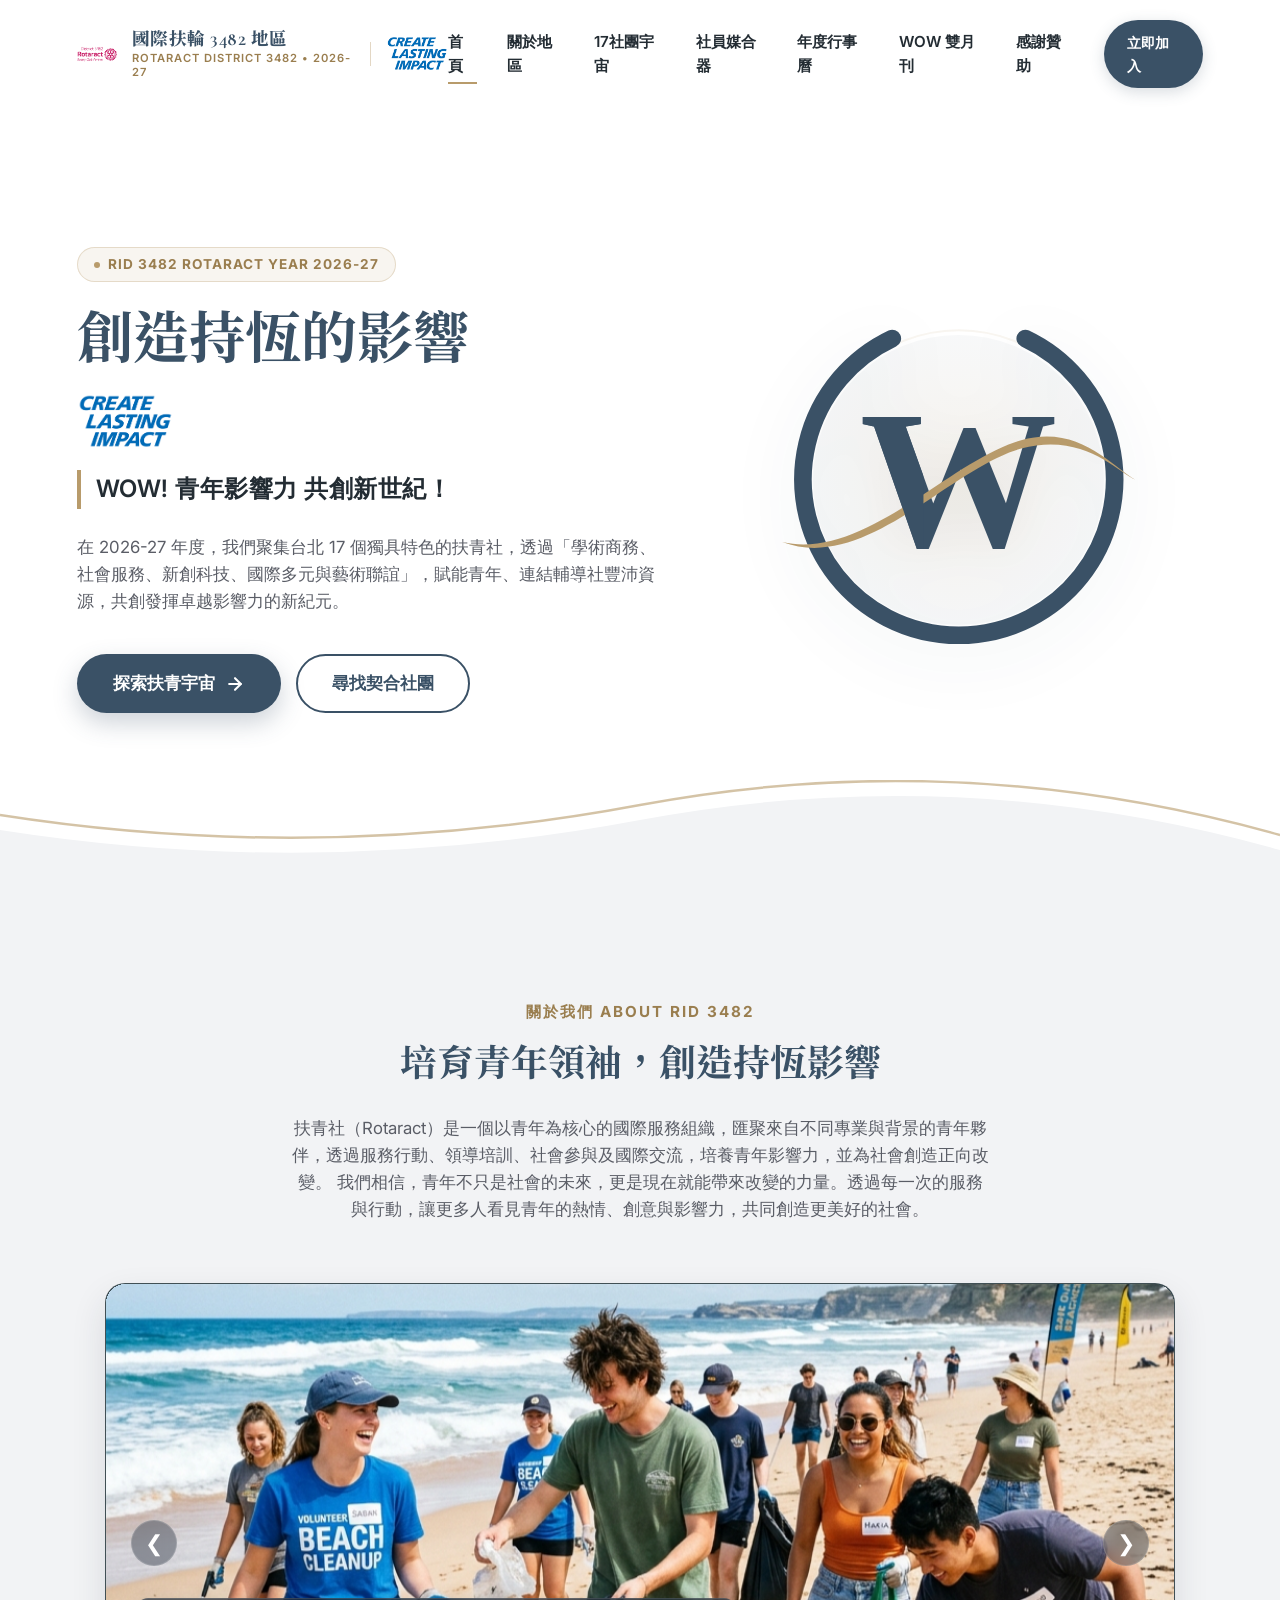
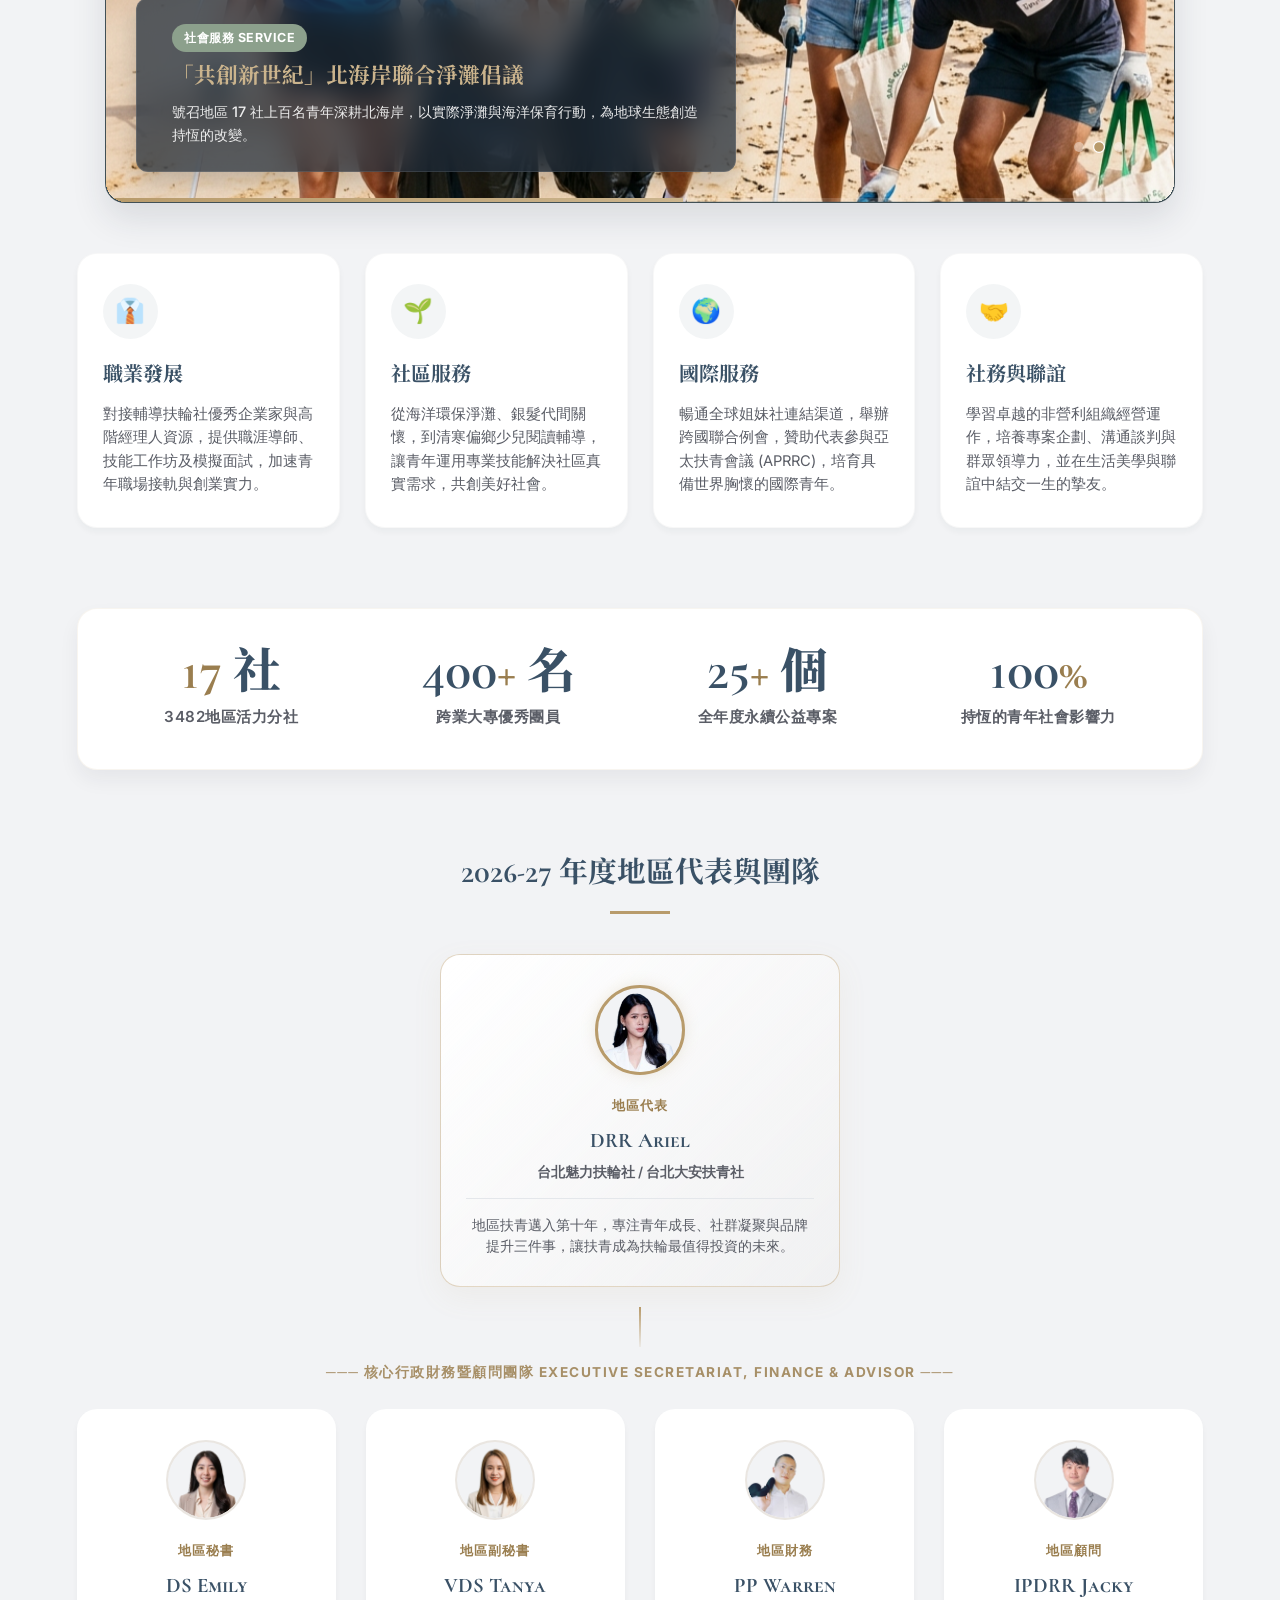
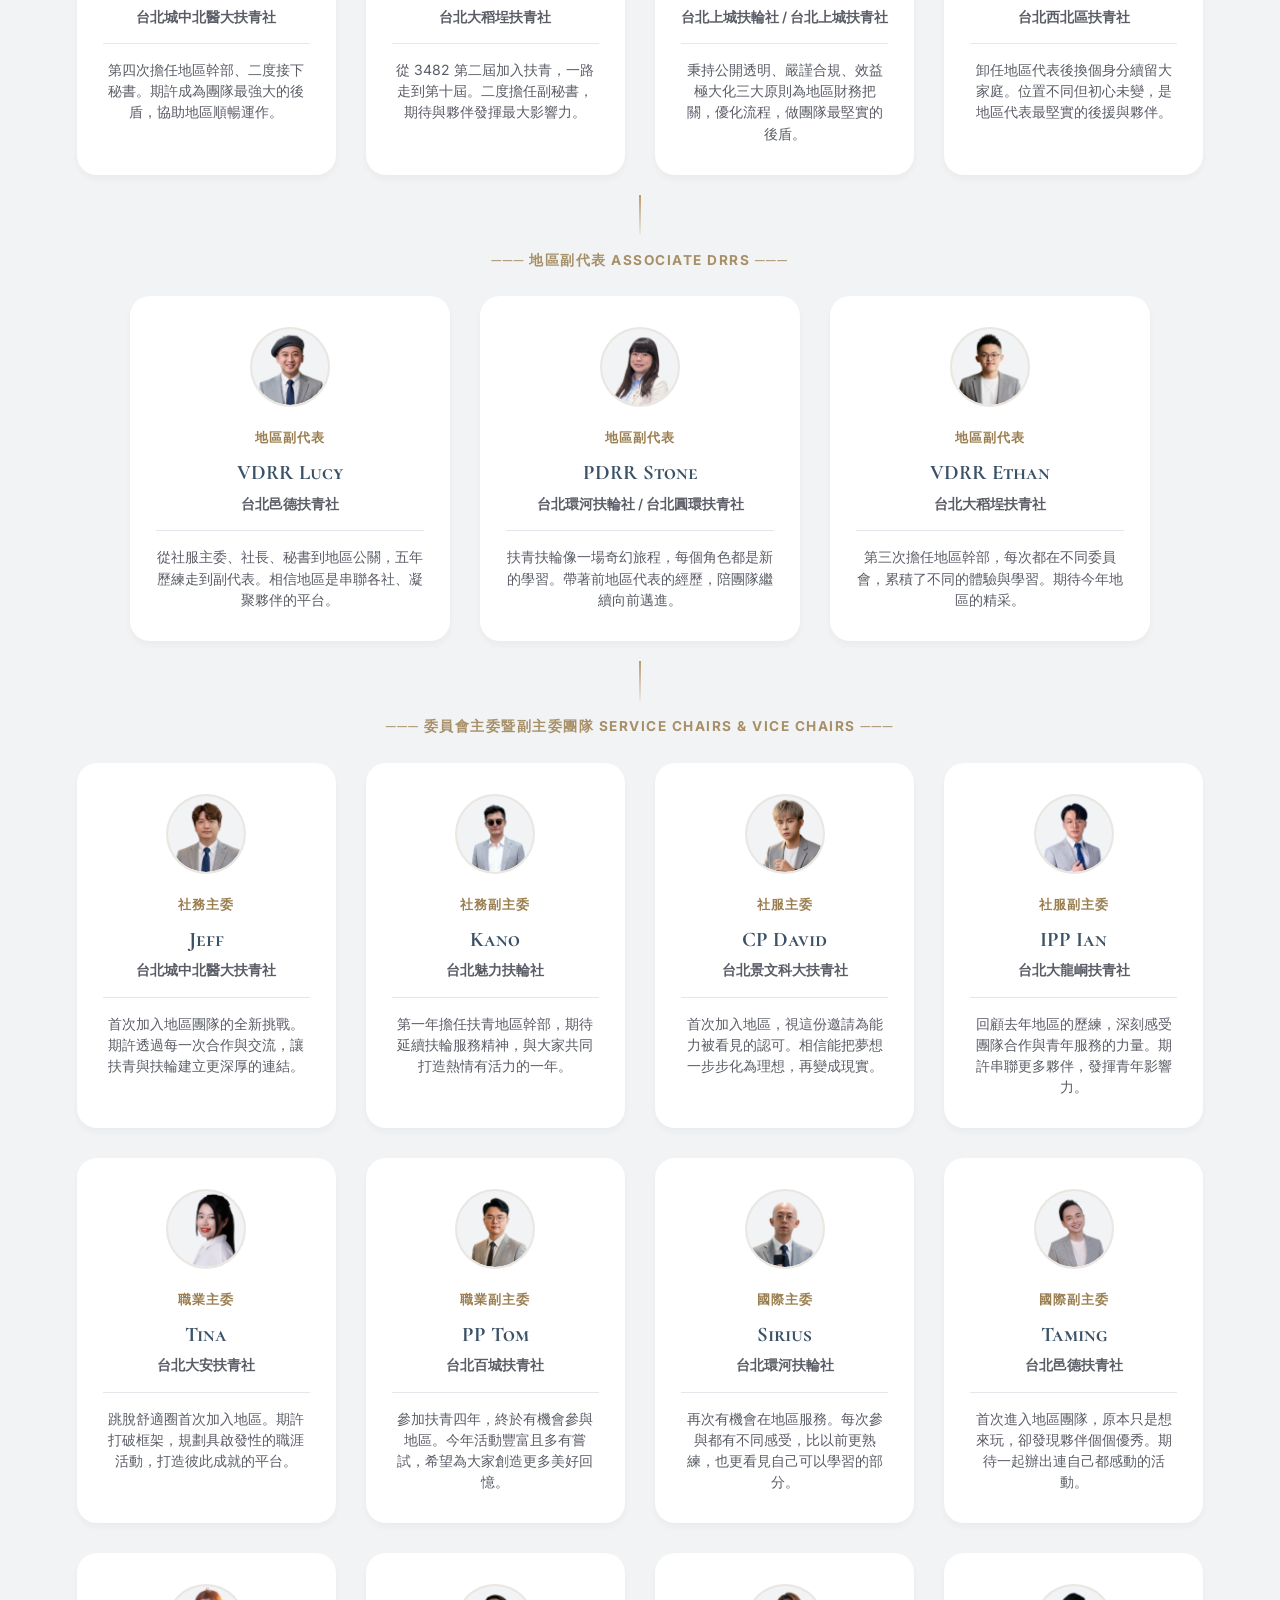
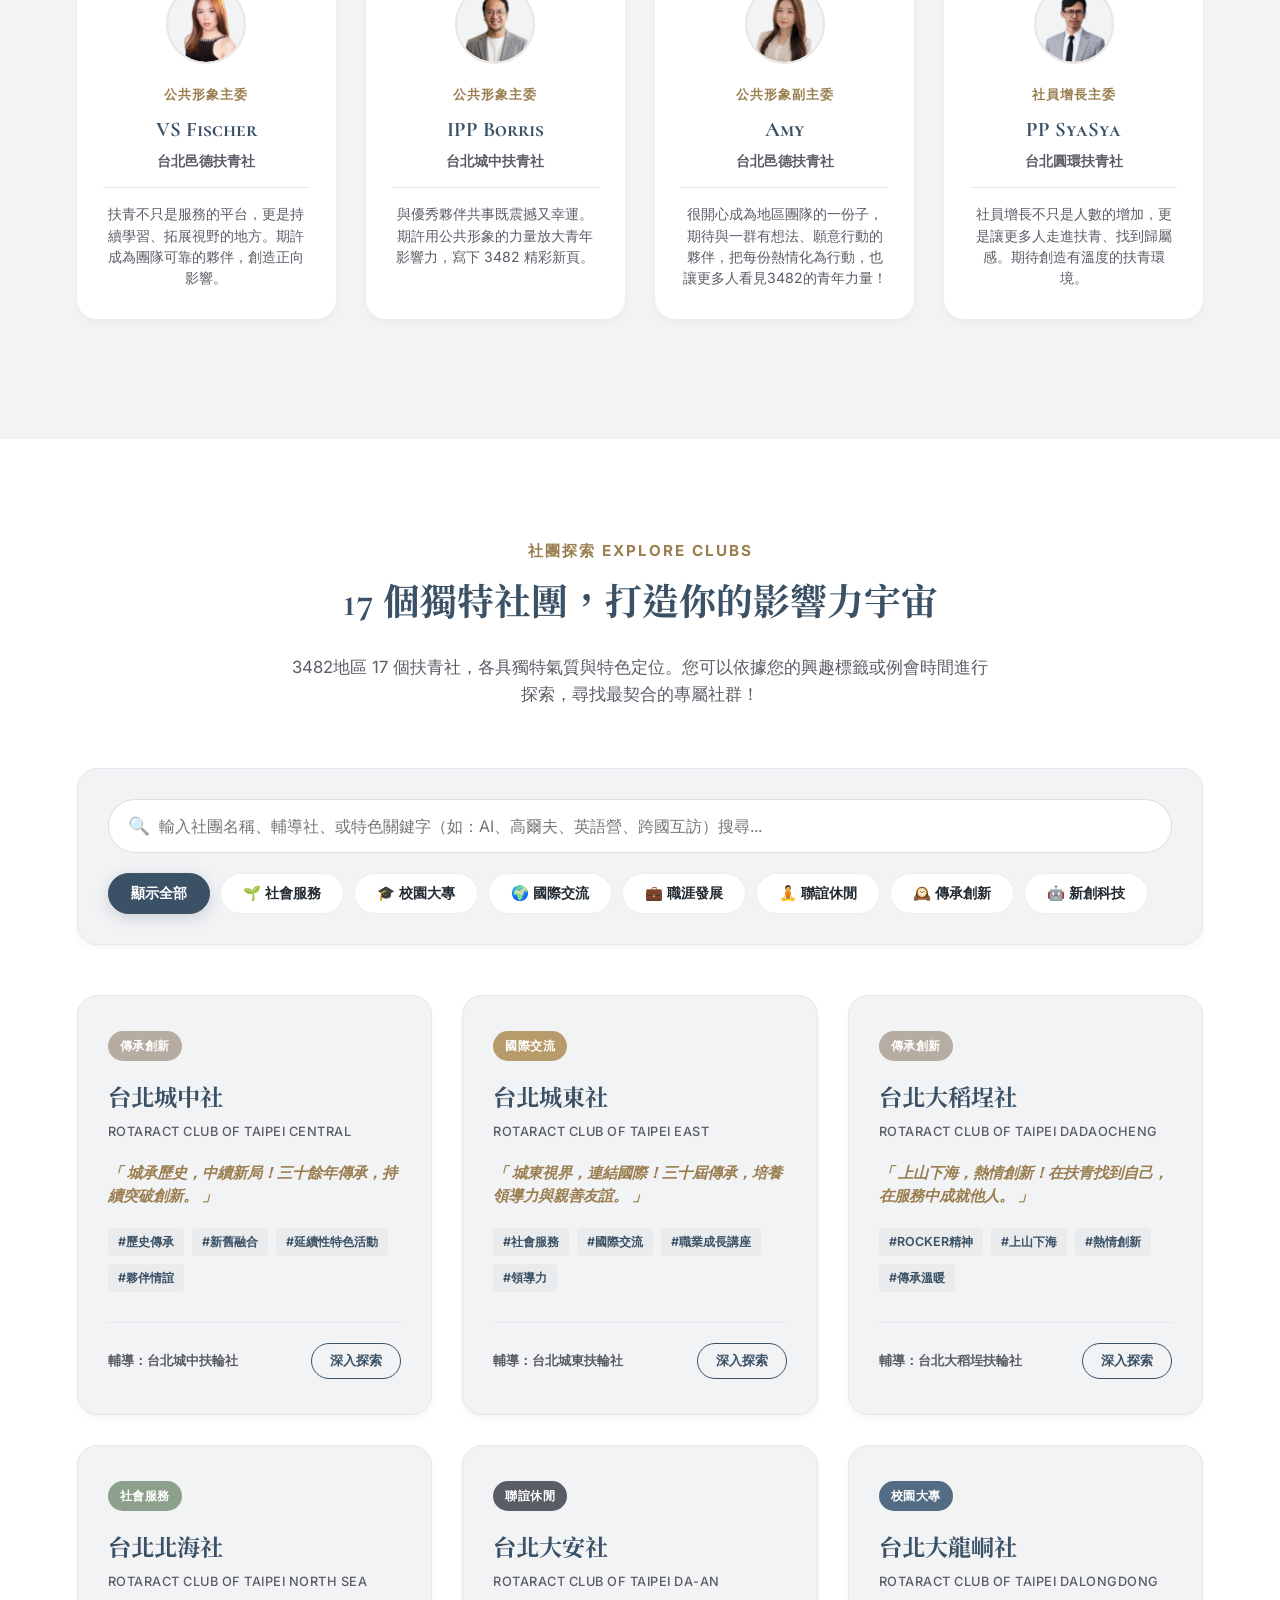
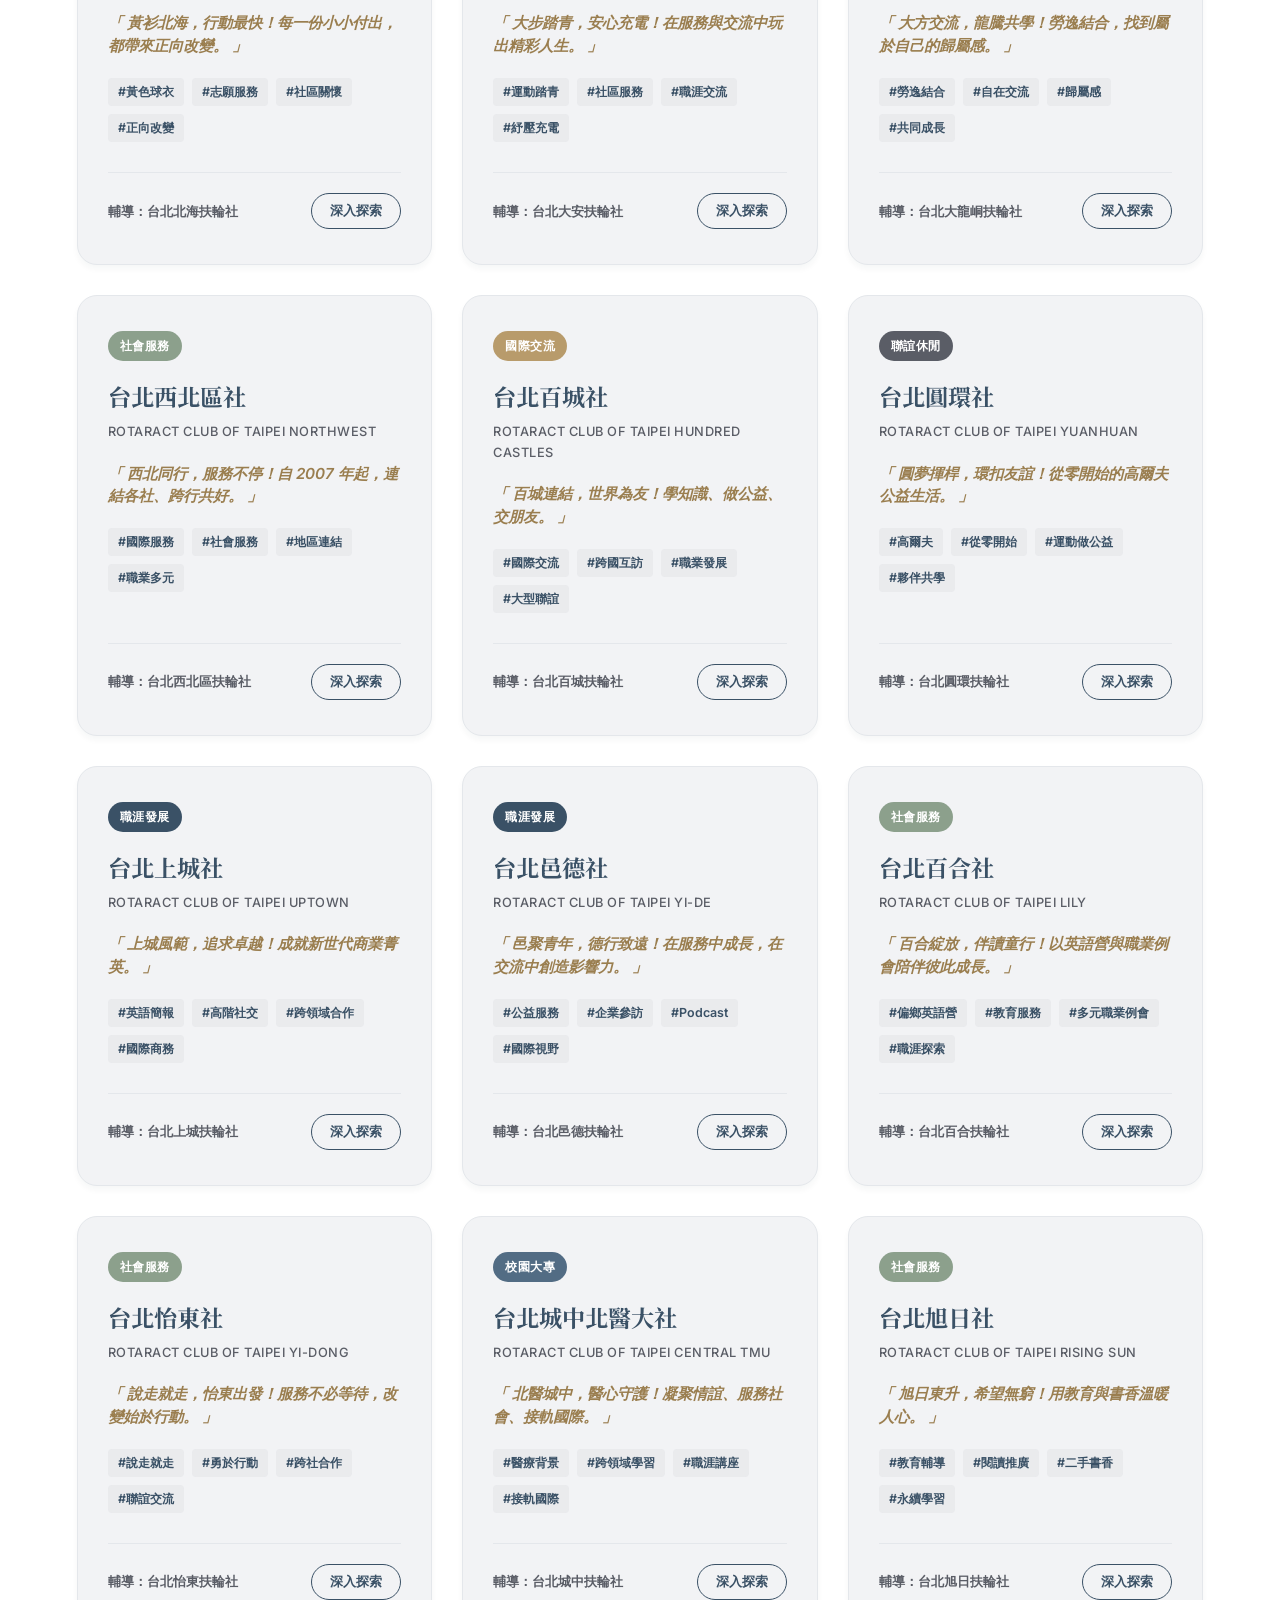
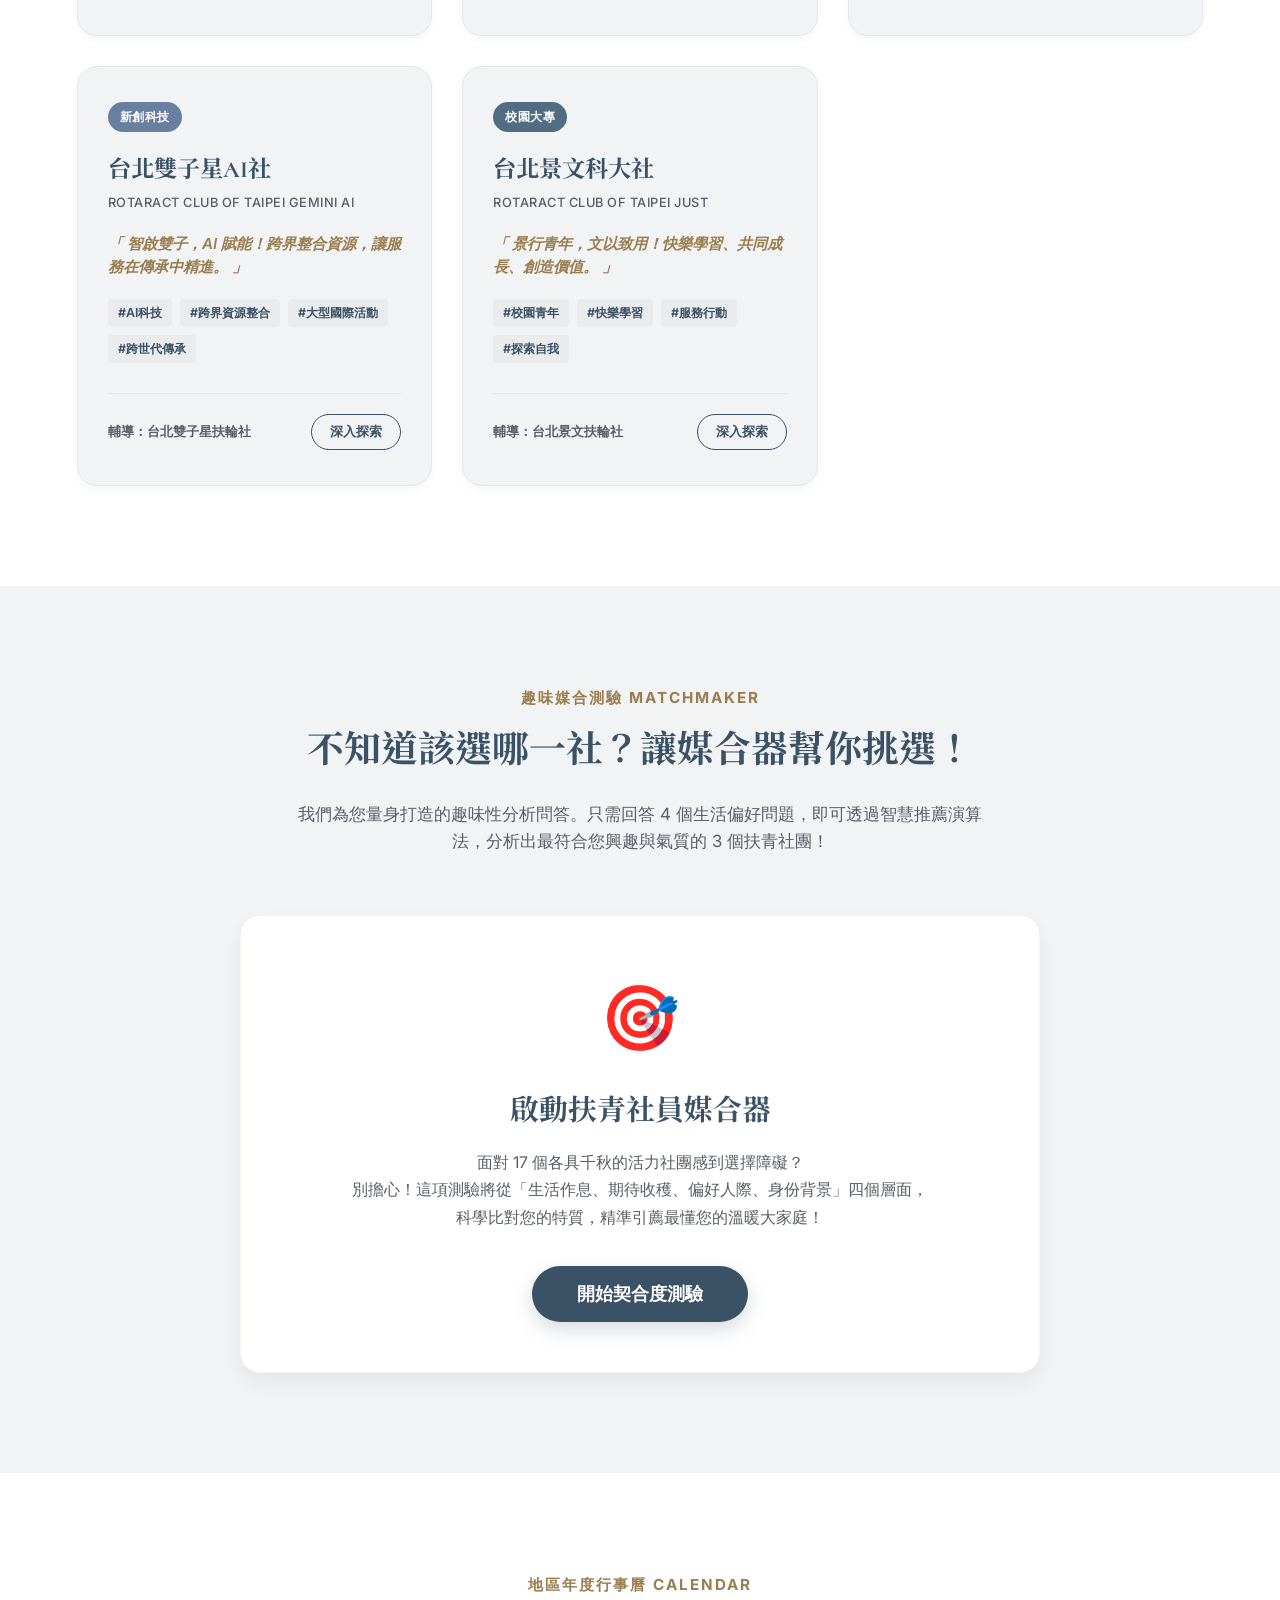
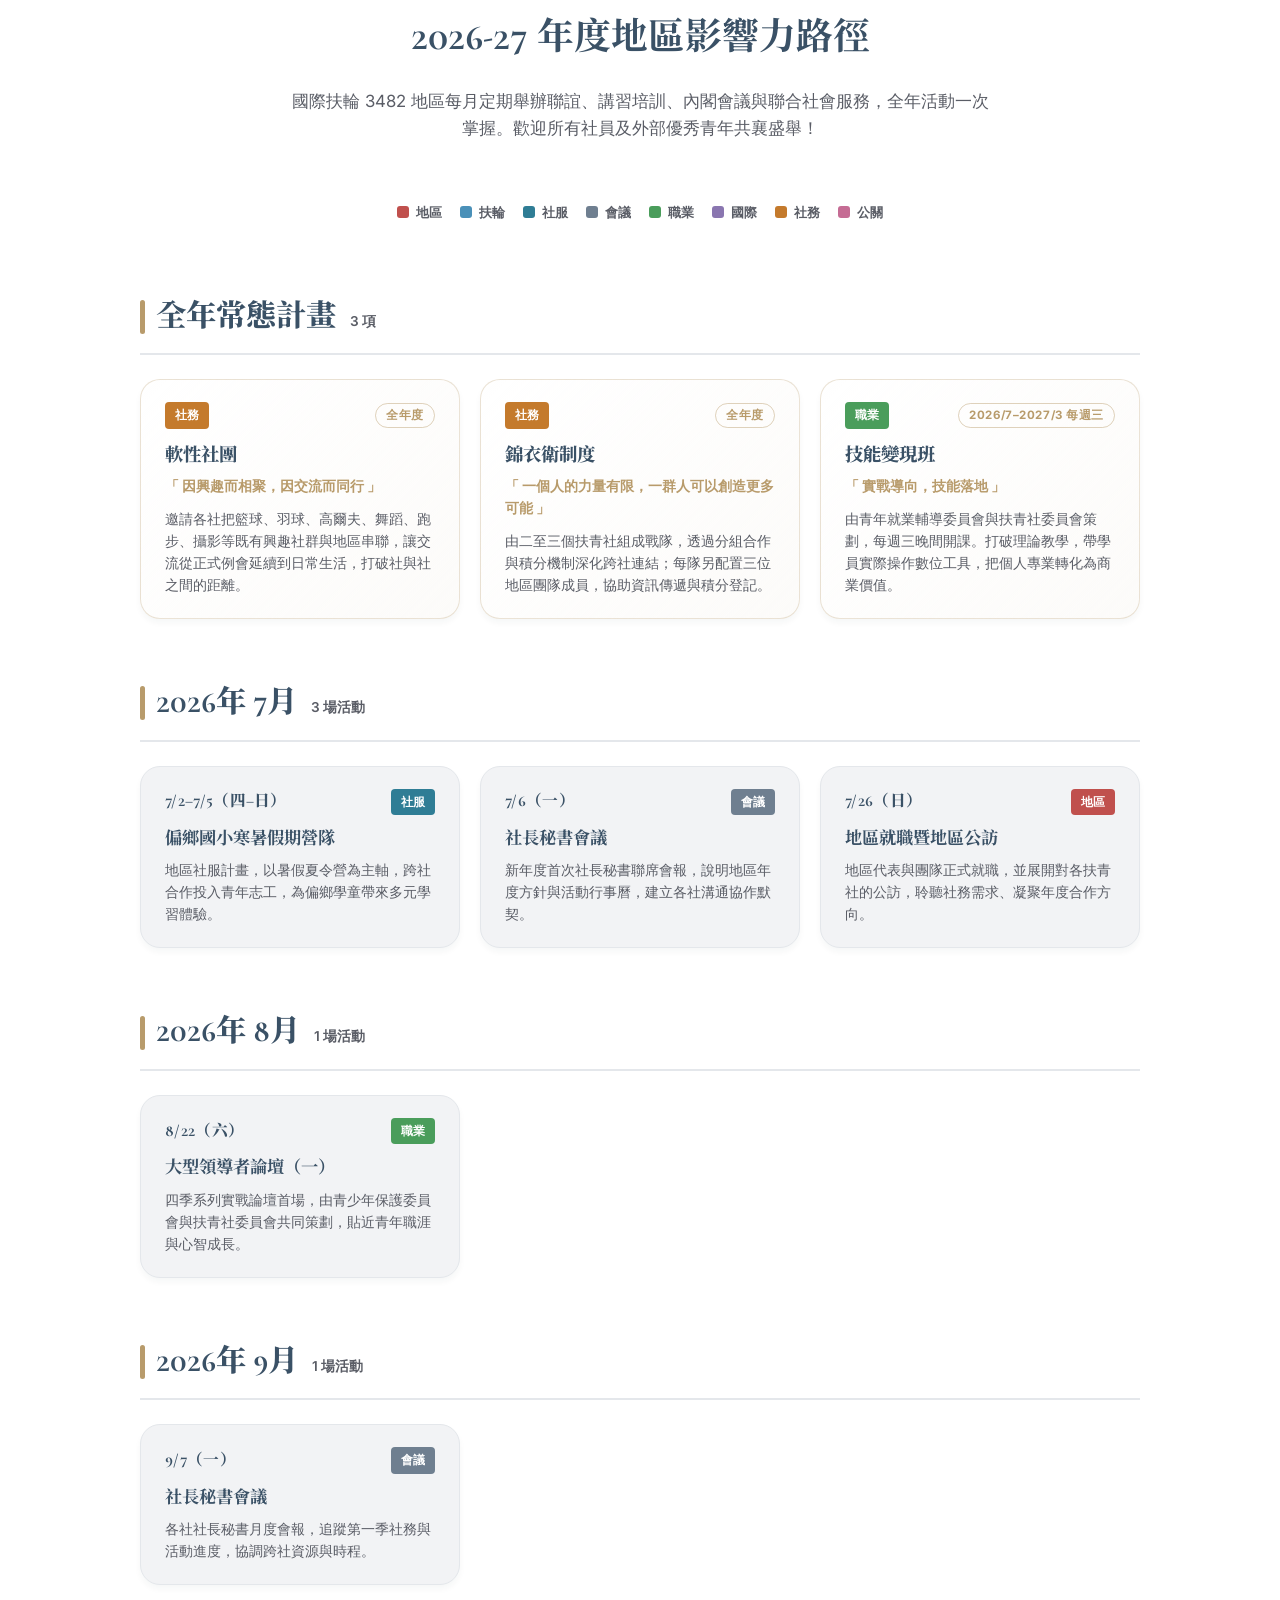
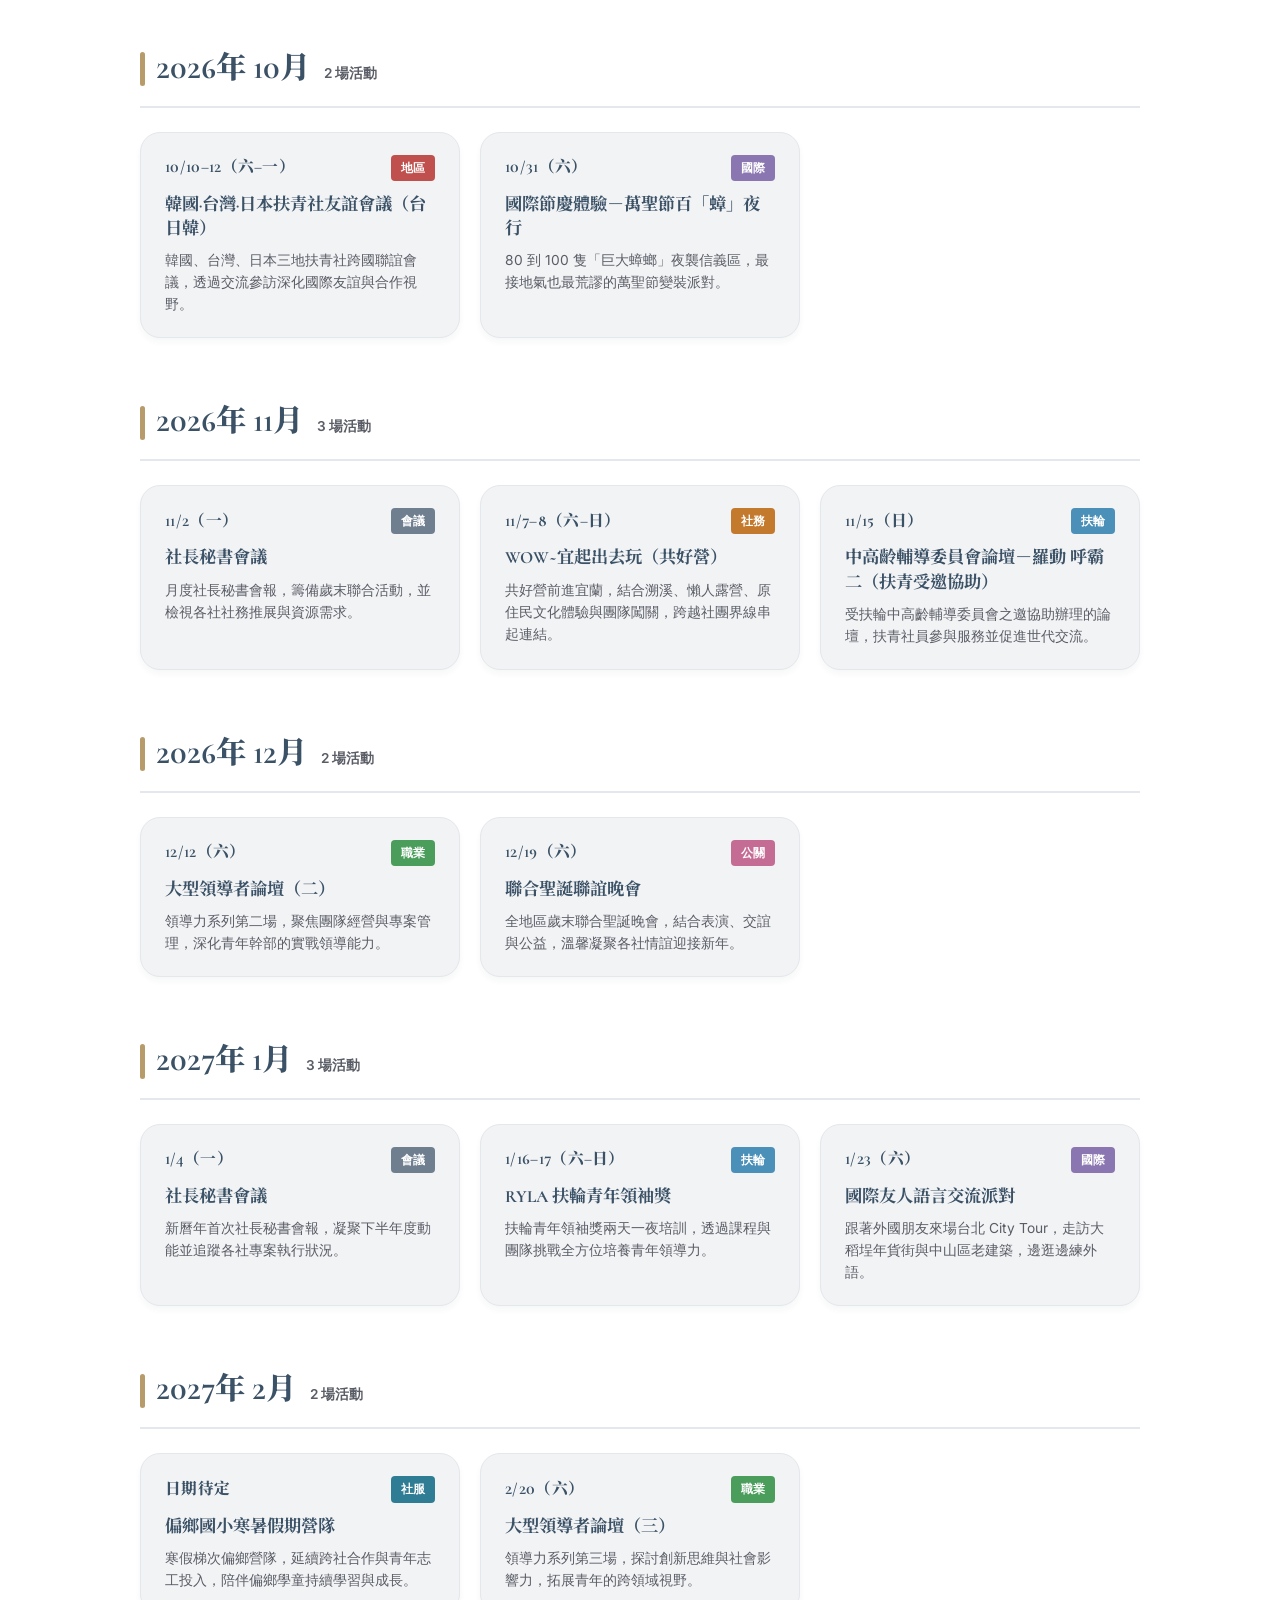
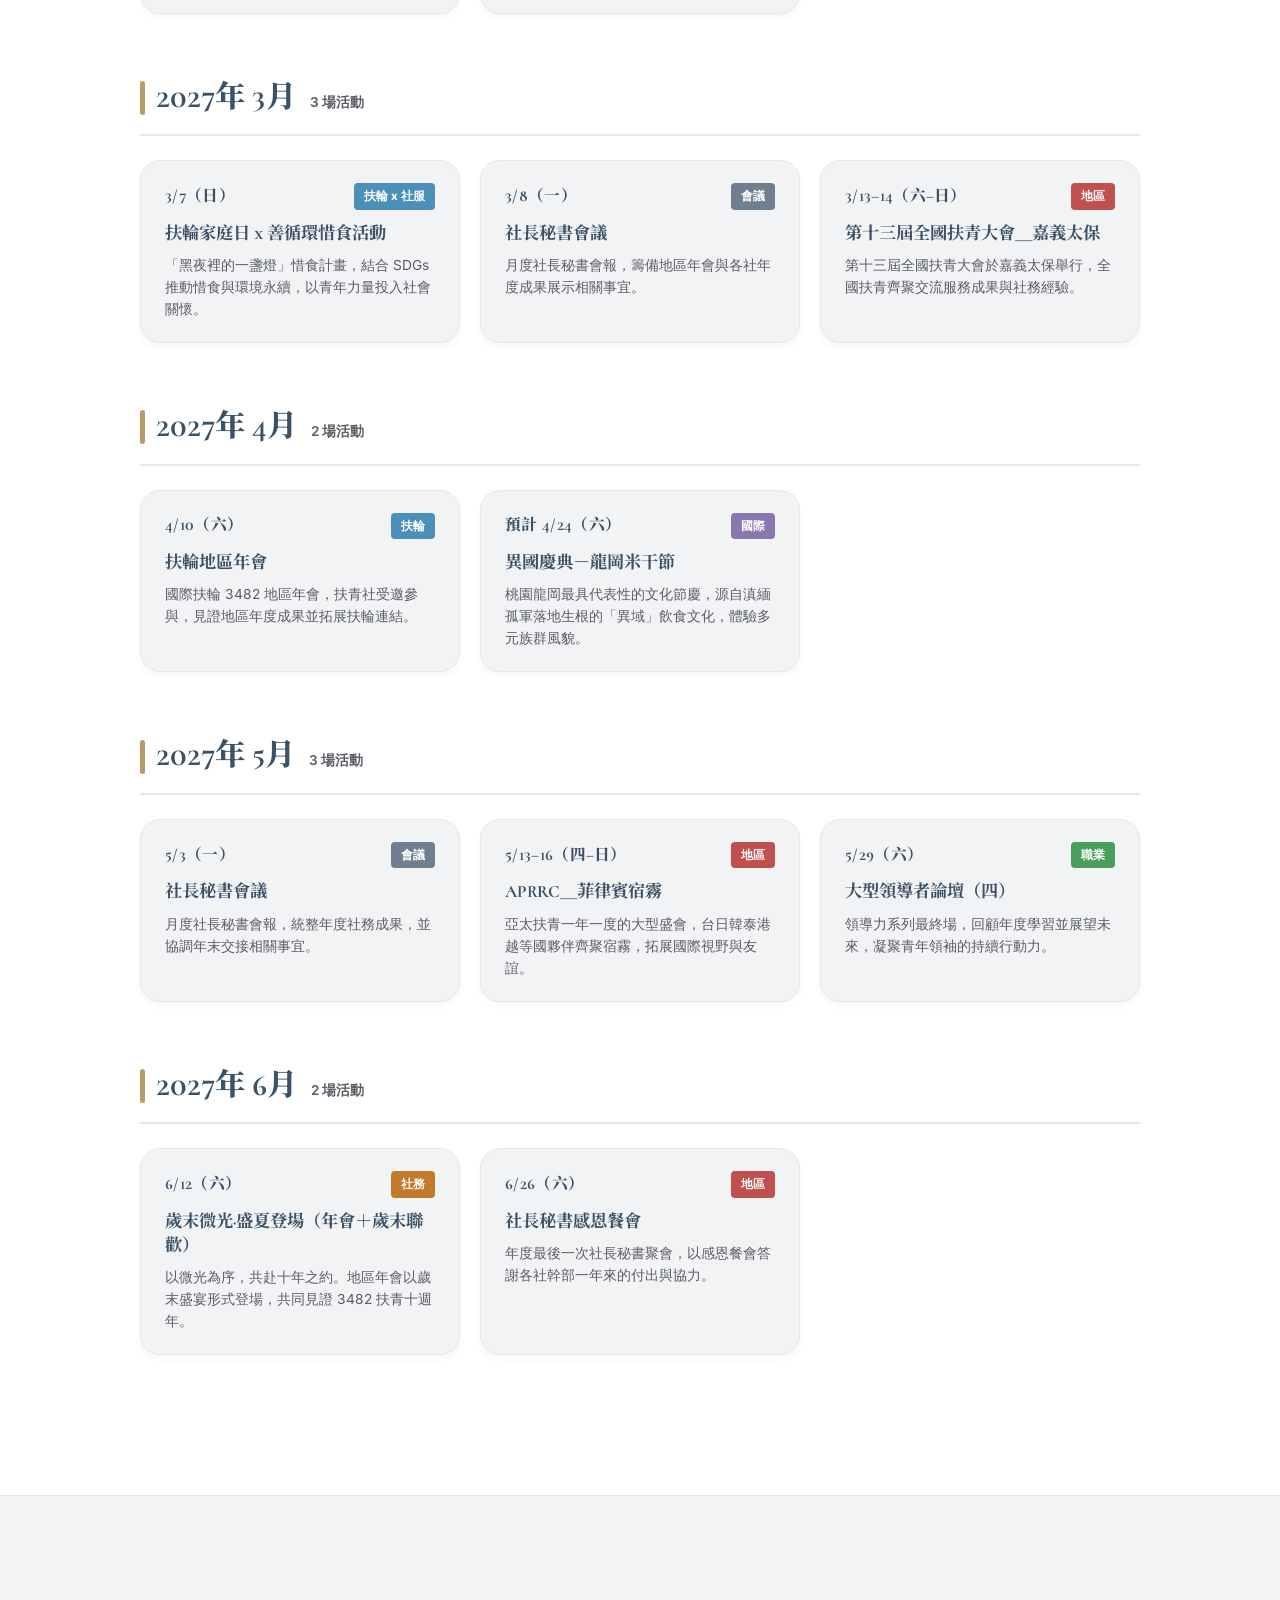
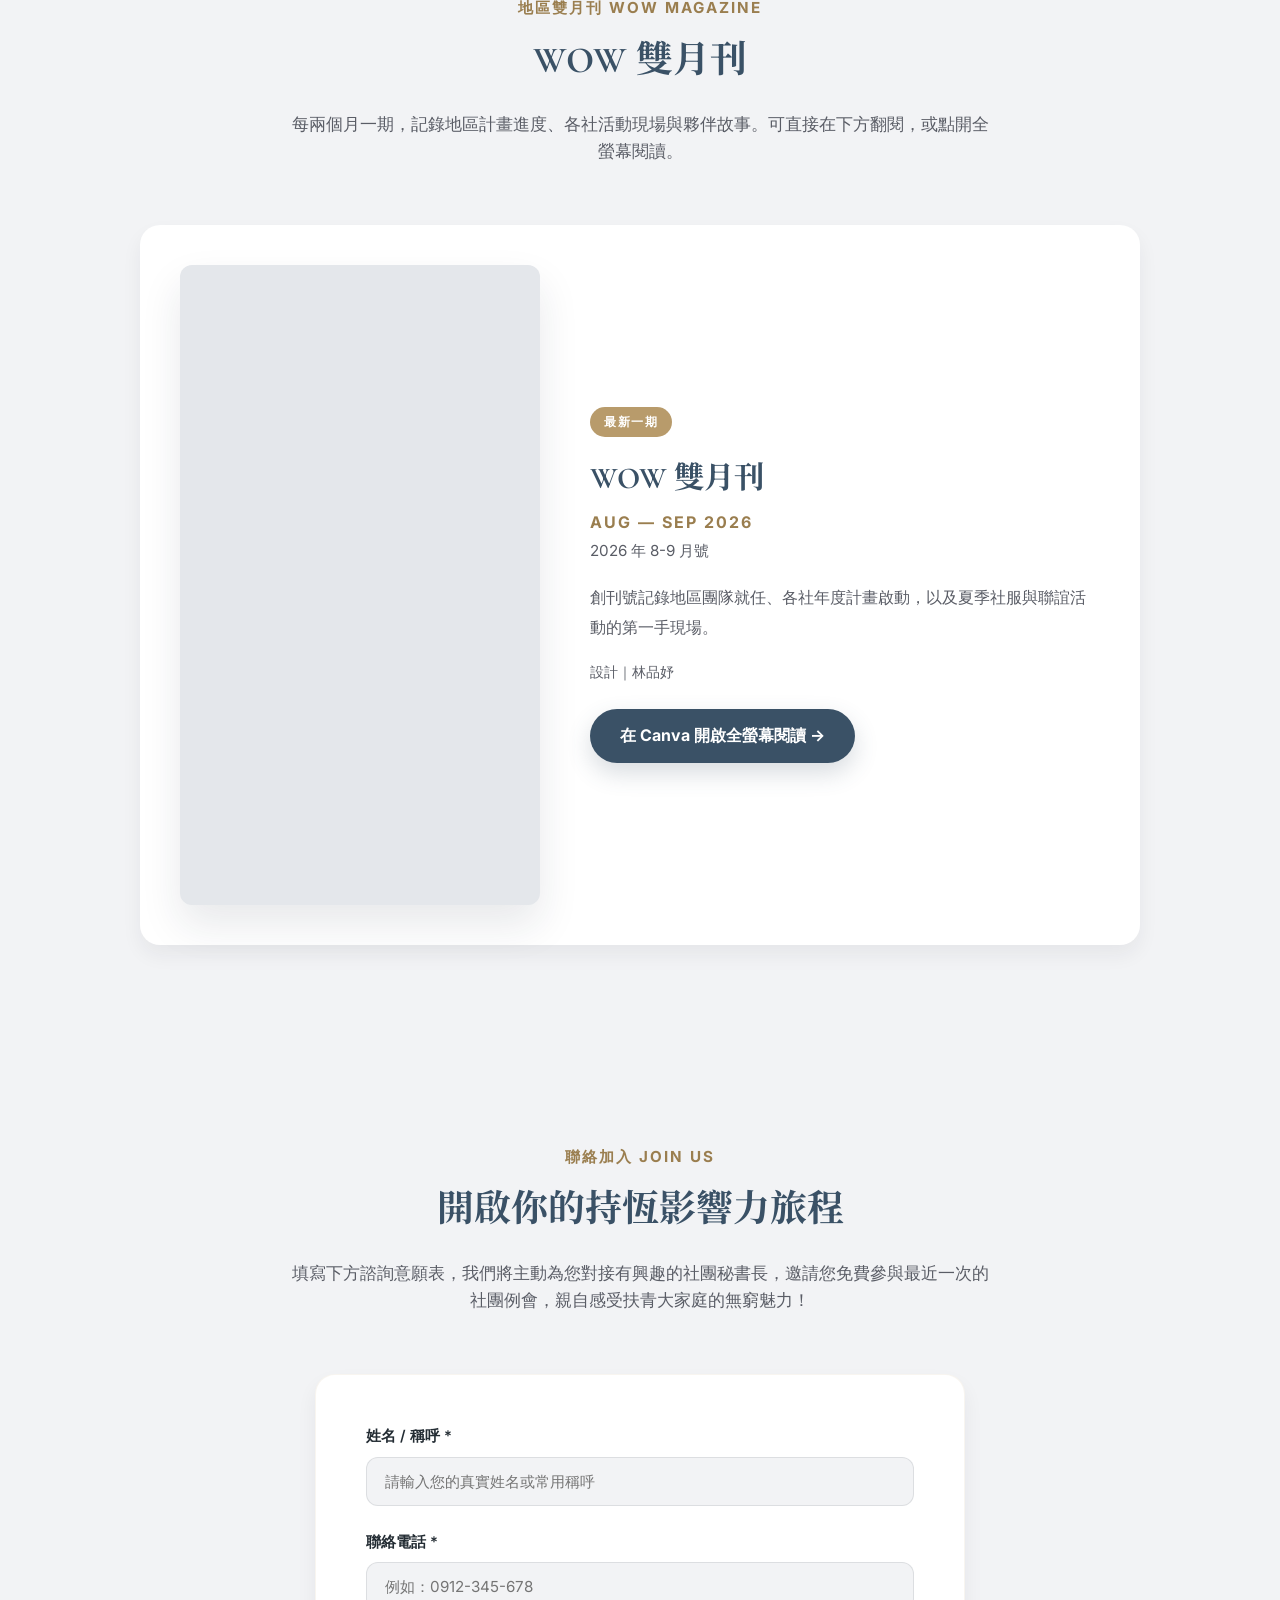
==== commit f9aeedb8: "chore: 社團探索區塊說明文字改為「3482地區」 Co-Authored-By: Claude Fable 5.1 <noreply@anthropic.com>" ====
--- a/index.html
+++ b/index.html
@@ -238,7 +238,7 @@
     <div class="section-header fade-in-up">
       <span class="section-subtitle">社團探索 EXPLORE CLUBS</span>
       <h2 class="section-title">17 個獨特社團，打造你的影響力宇宙</h2>
-      <p class="section-desc">台北地區 17 個扶青社，各具獨特氣質與特色定位。您可以依據您的興趣標籤或例會時間進行探索，尋找最契合的專屬社群！</p>
+      <p class="section-desc">3482地區 17 個扶青社，各具獨特氣質與特色定位。您可以依據您的興趣標籤或例會時間進行探索，尋找最契合的專屬社群！</p>
     </div>
 
     <!-- 篩選與搜尋面板 -->
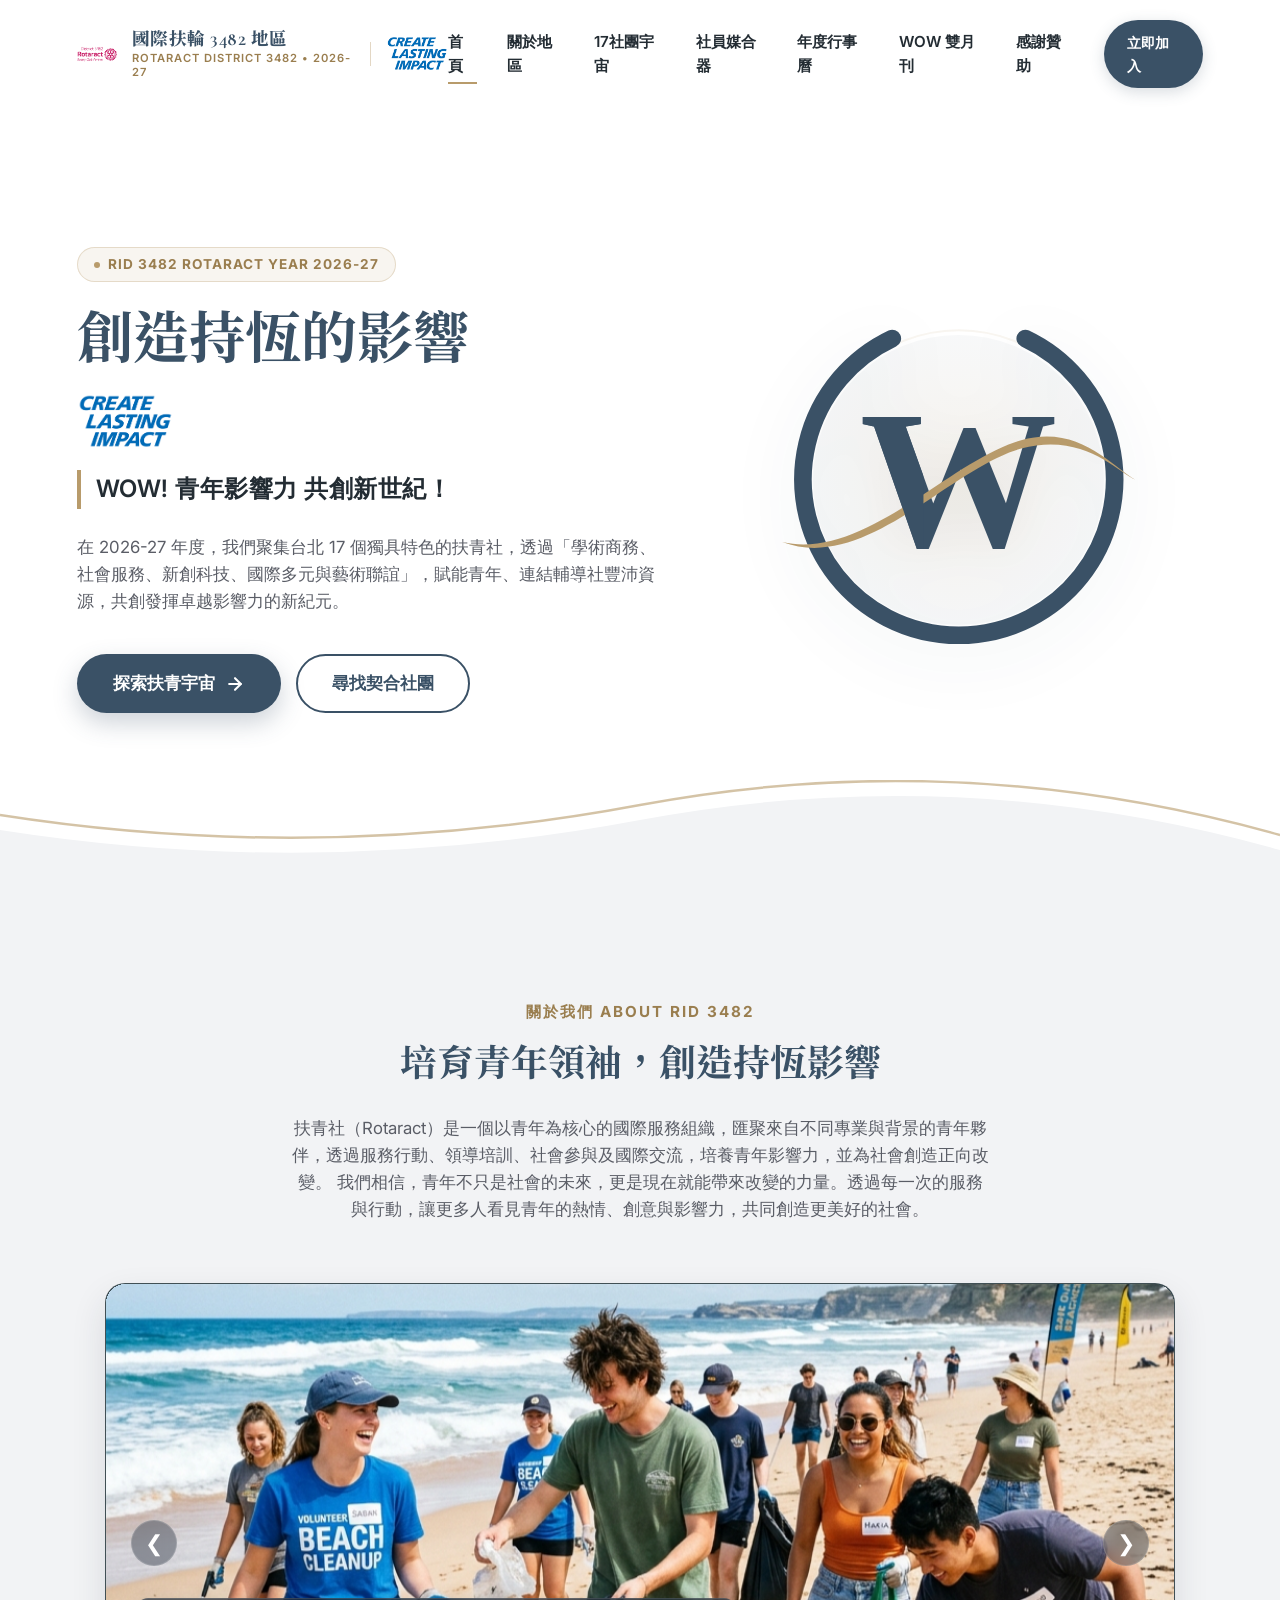
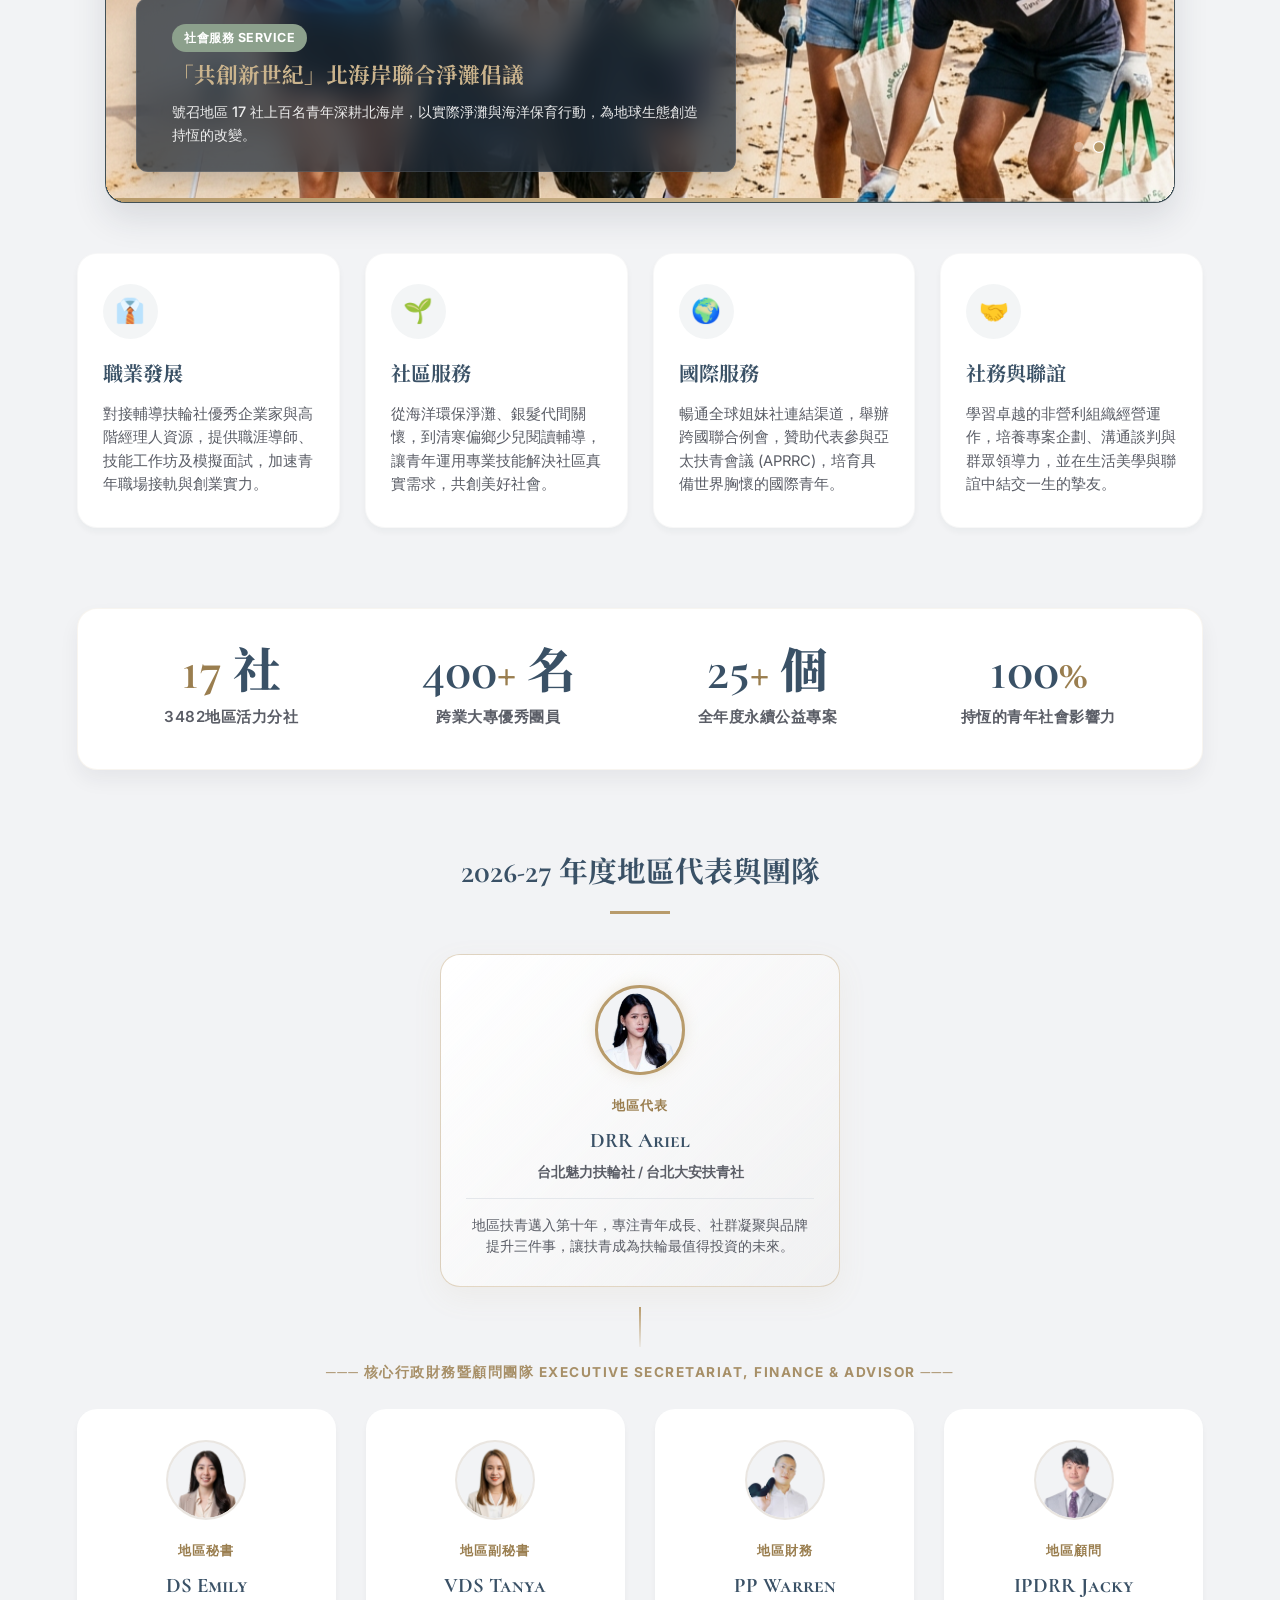
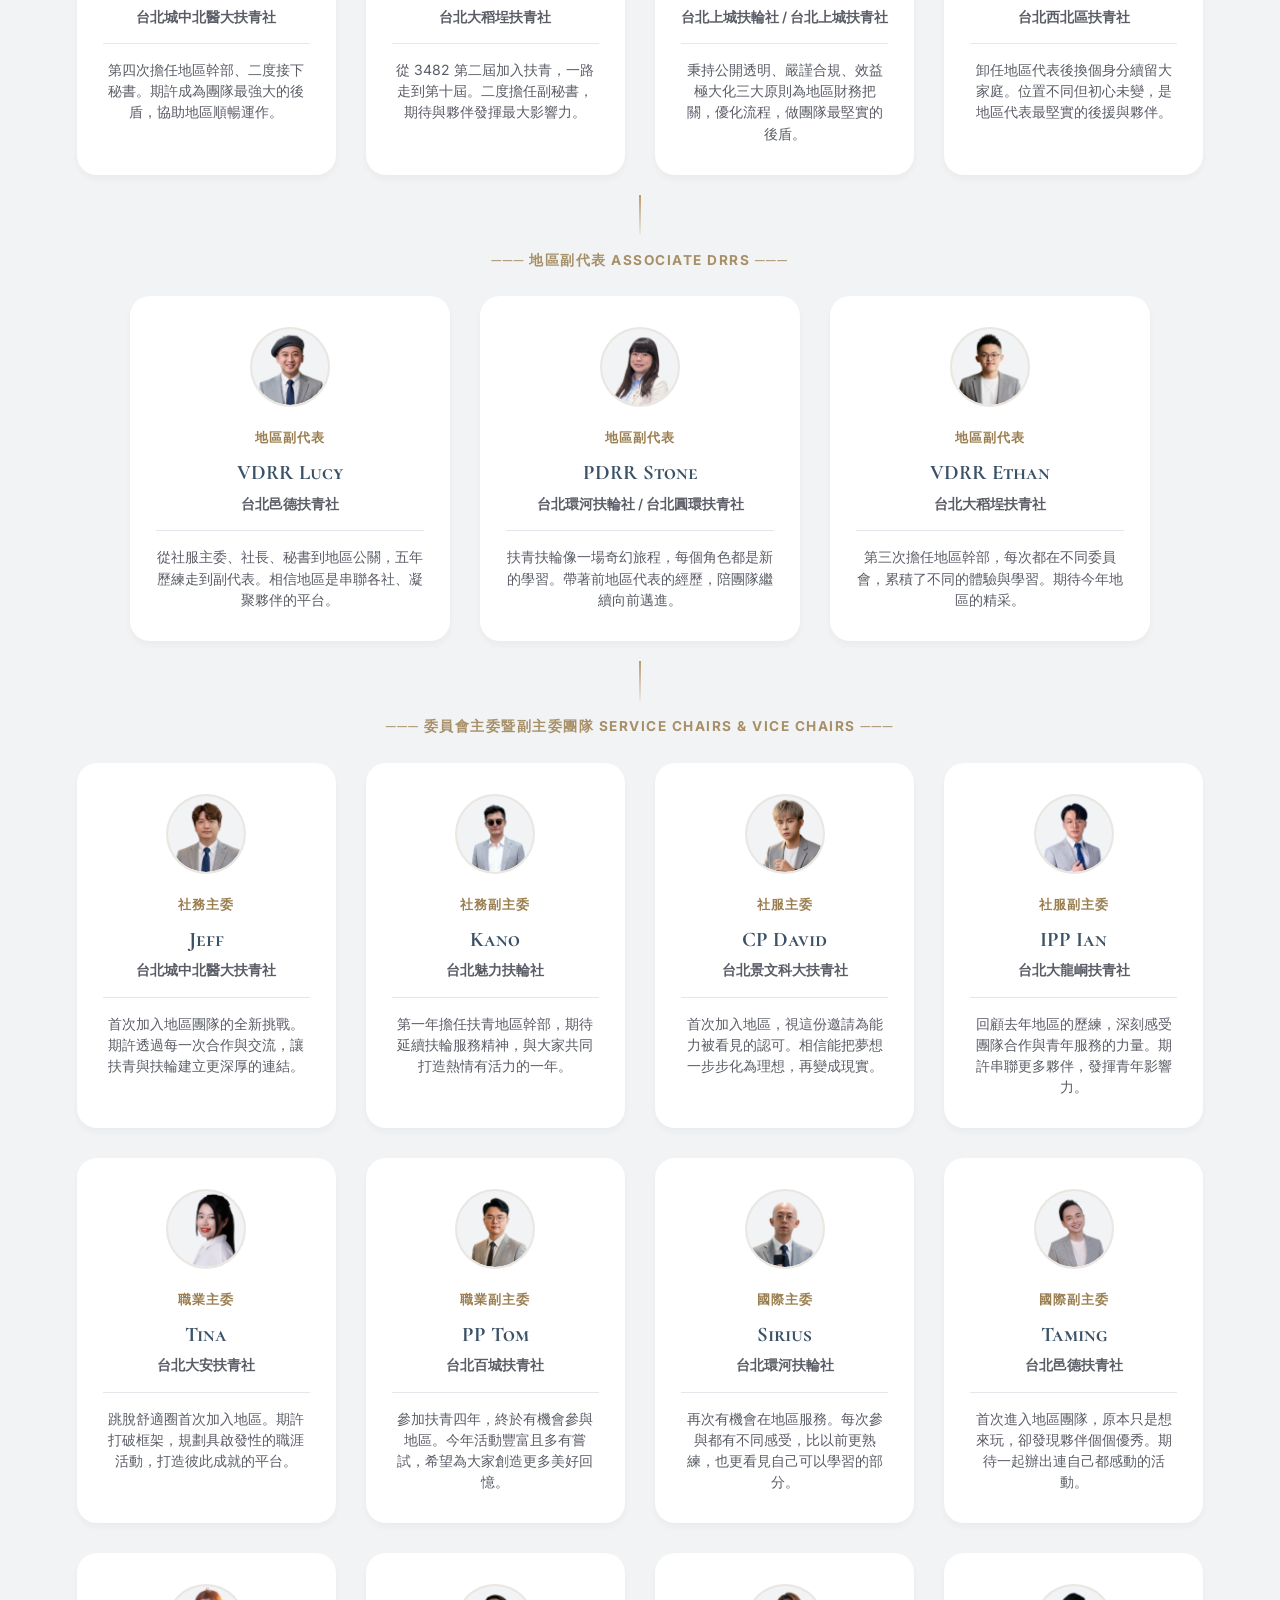
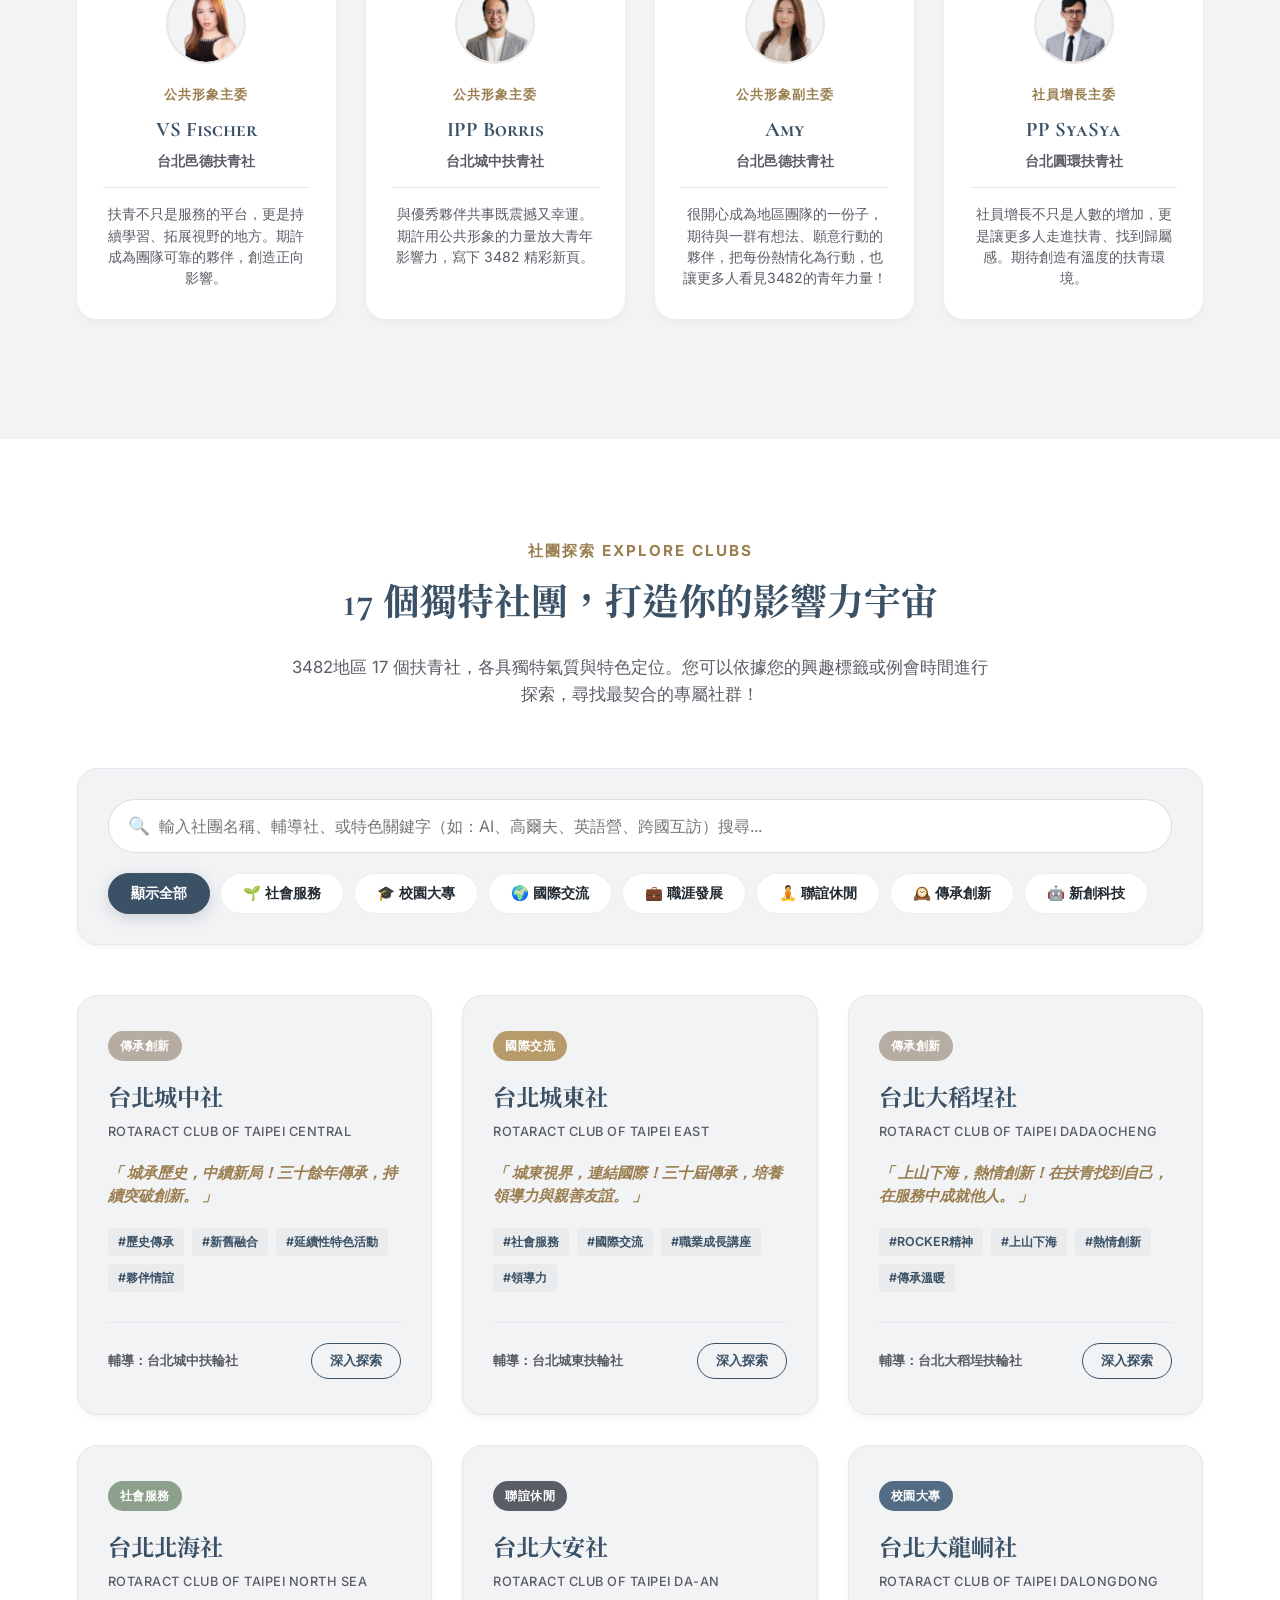
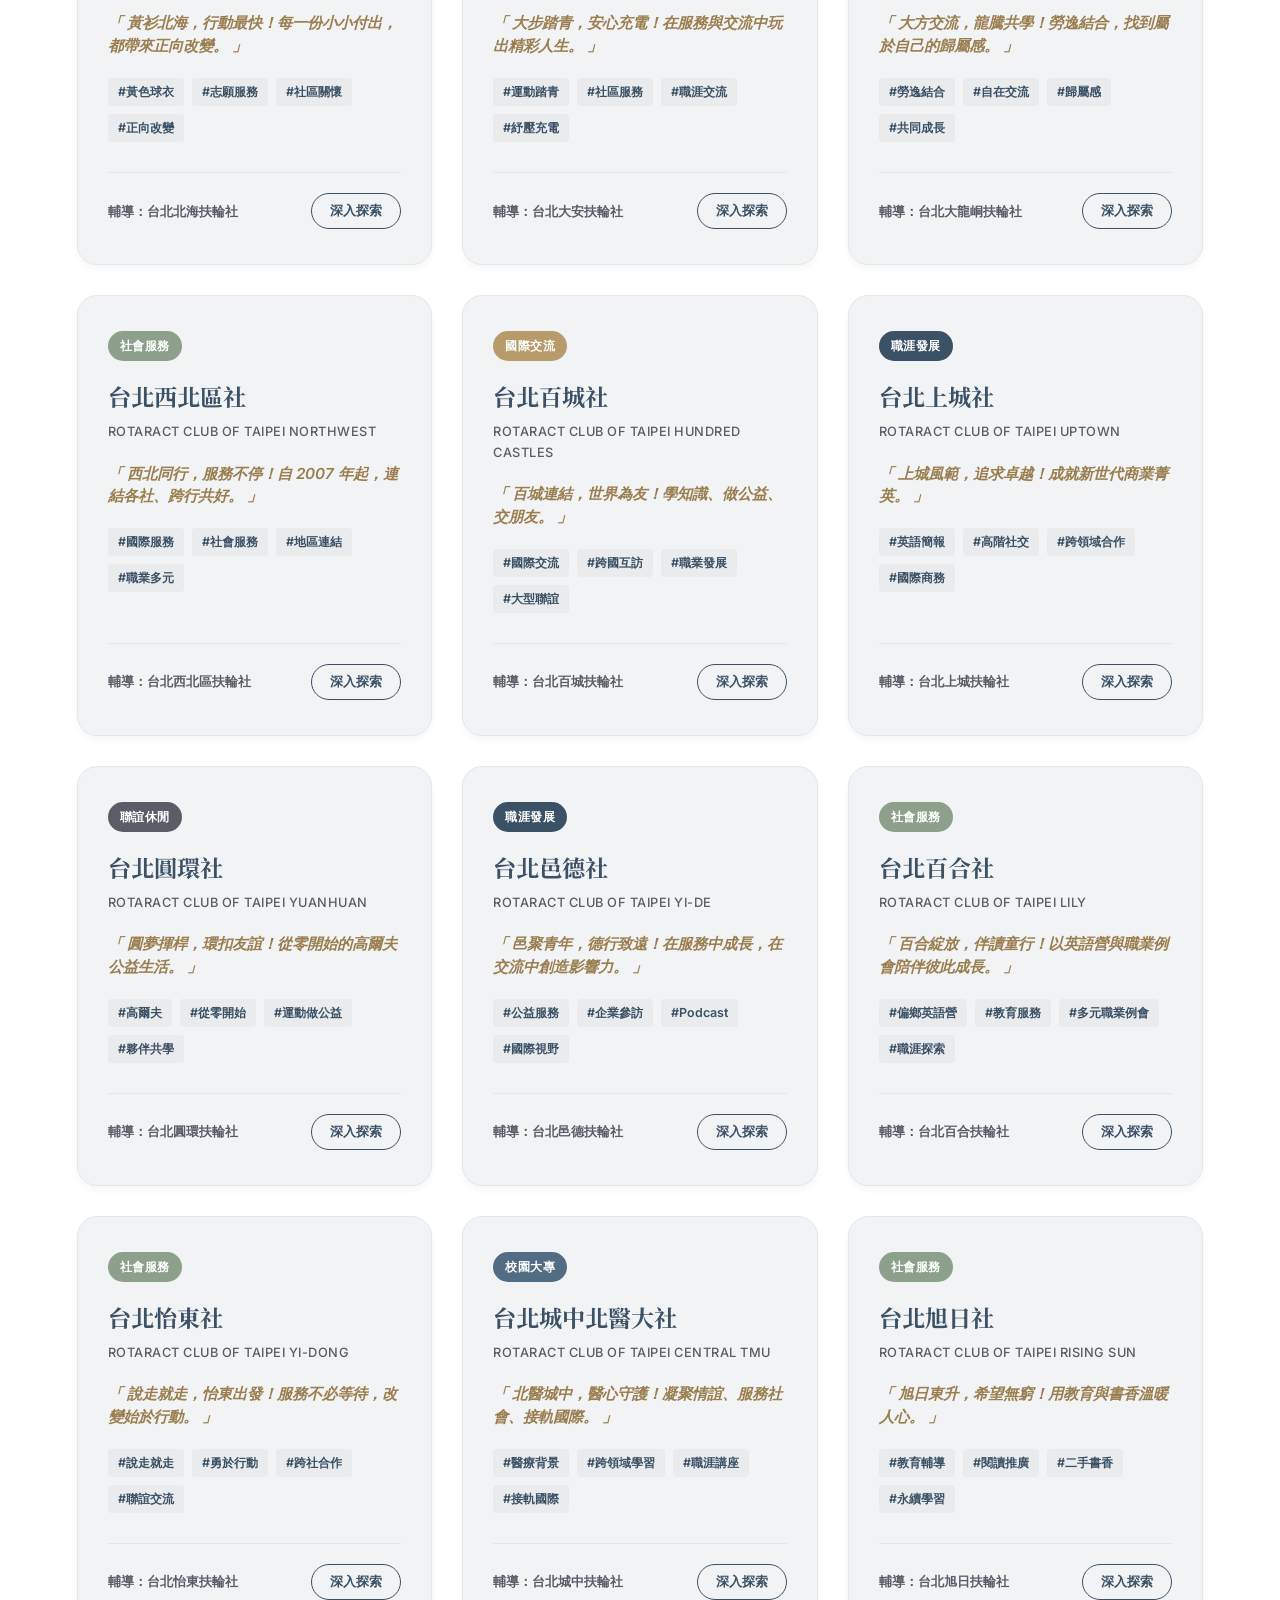
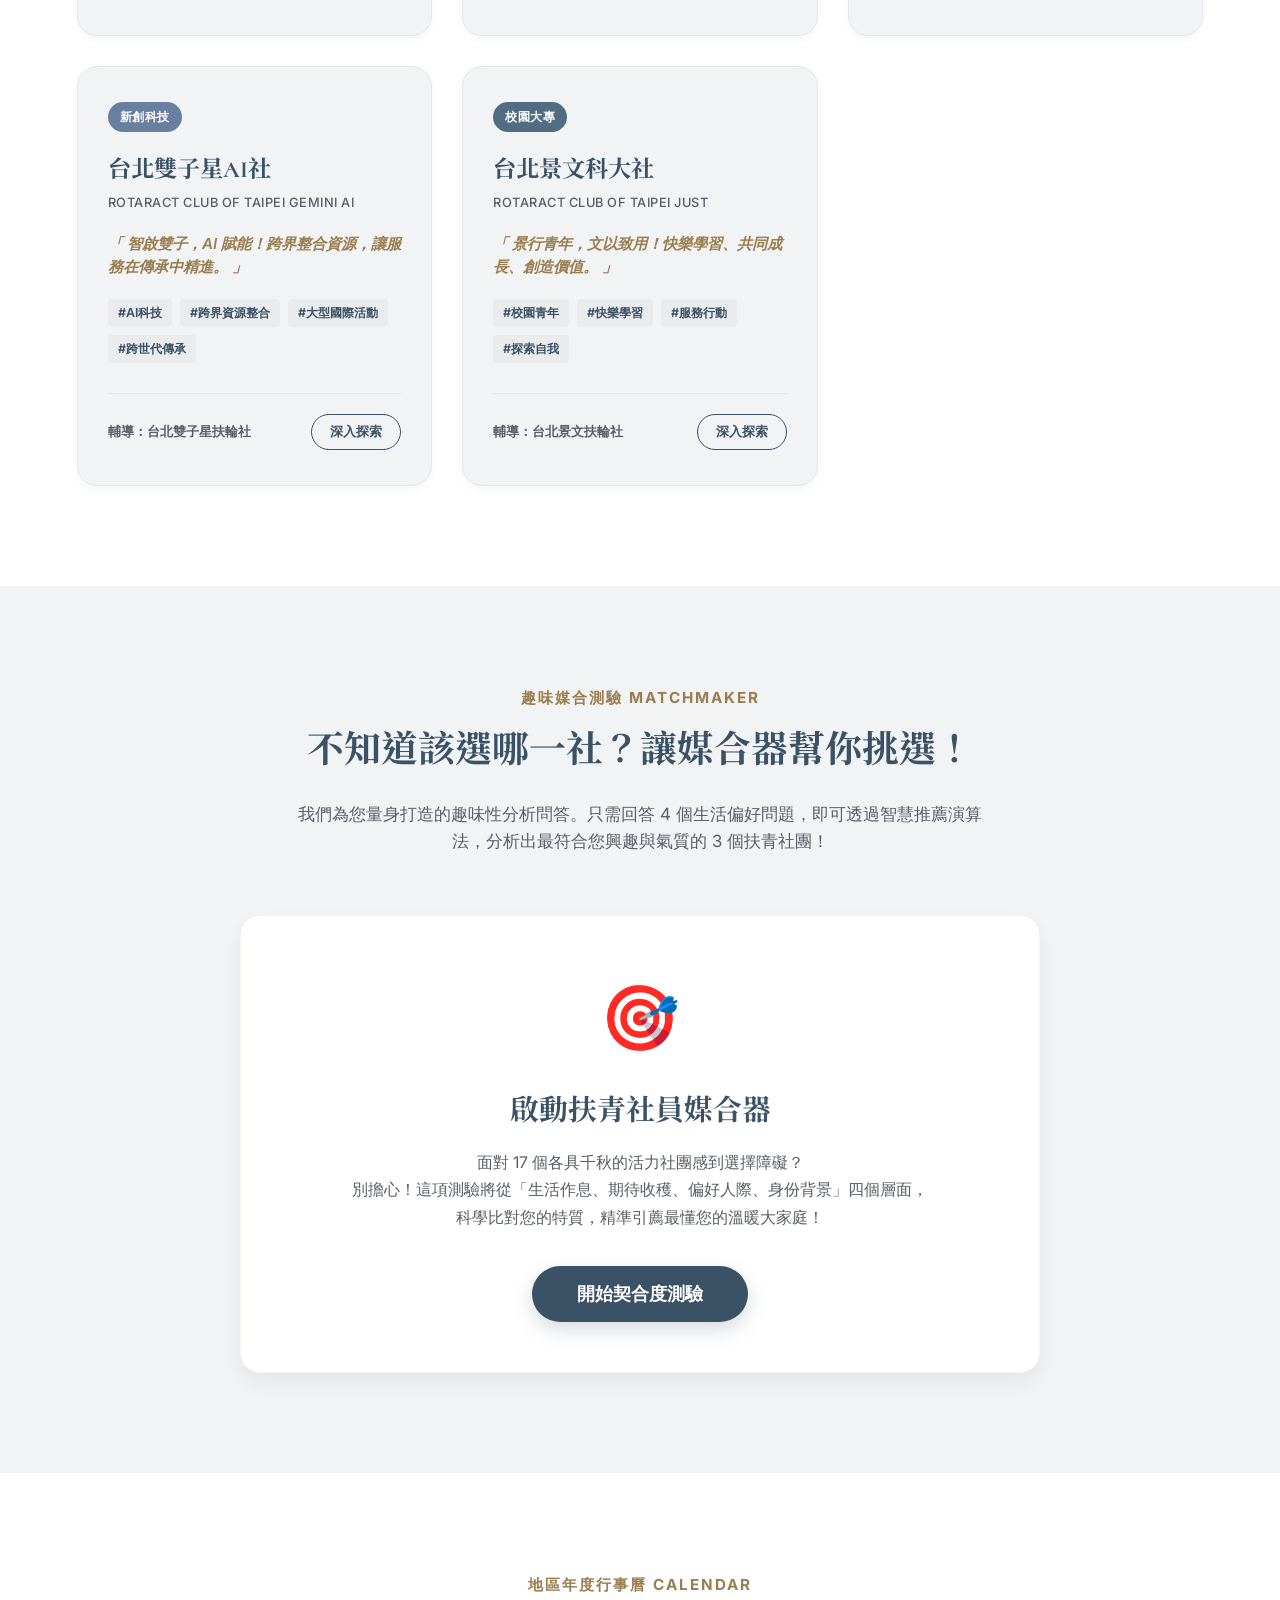
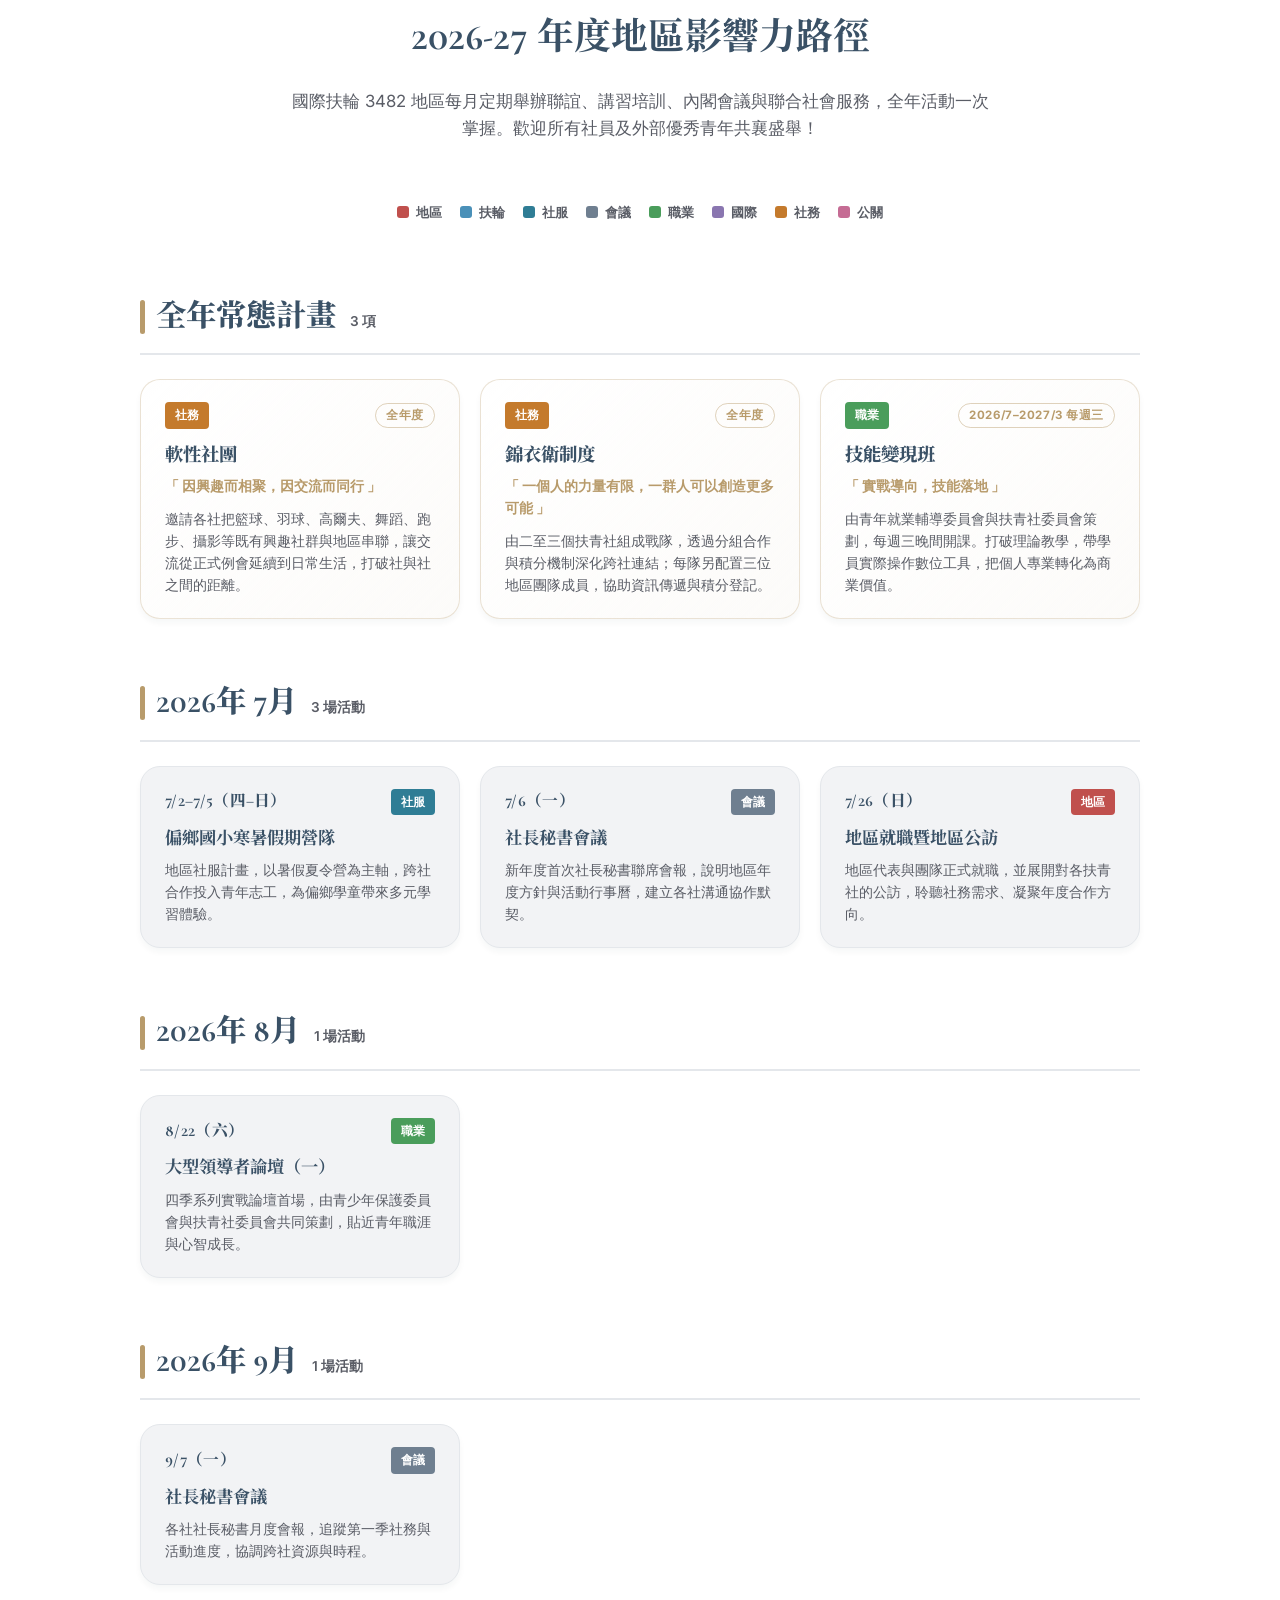
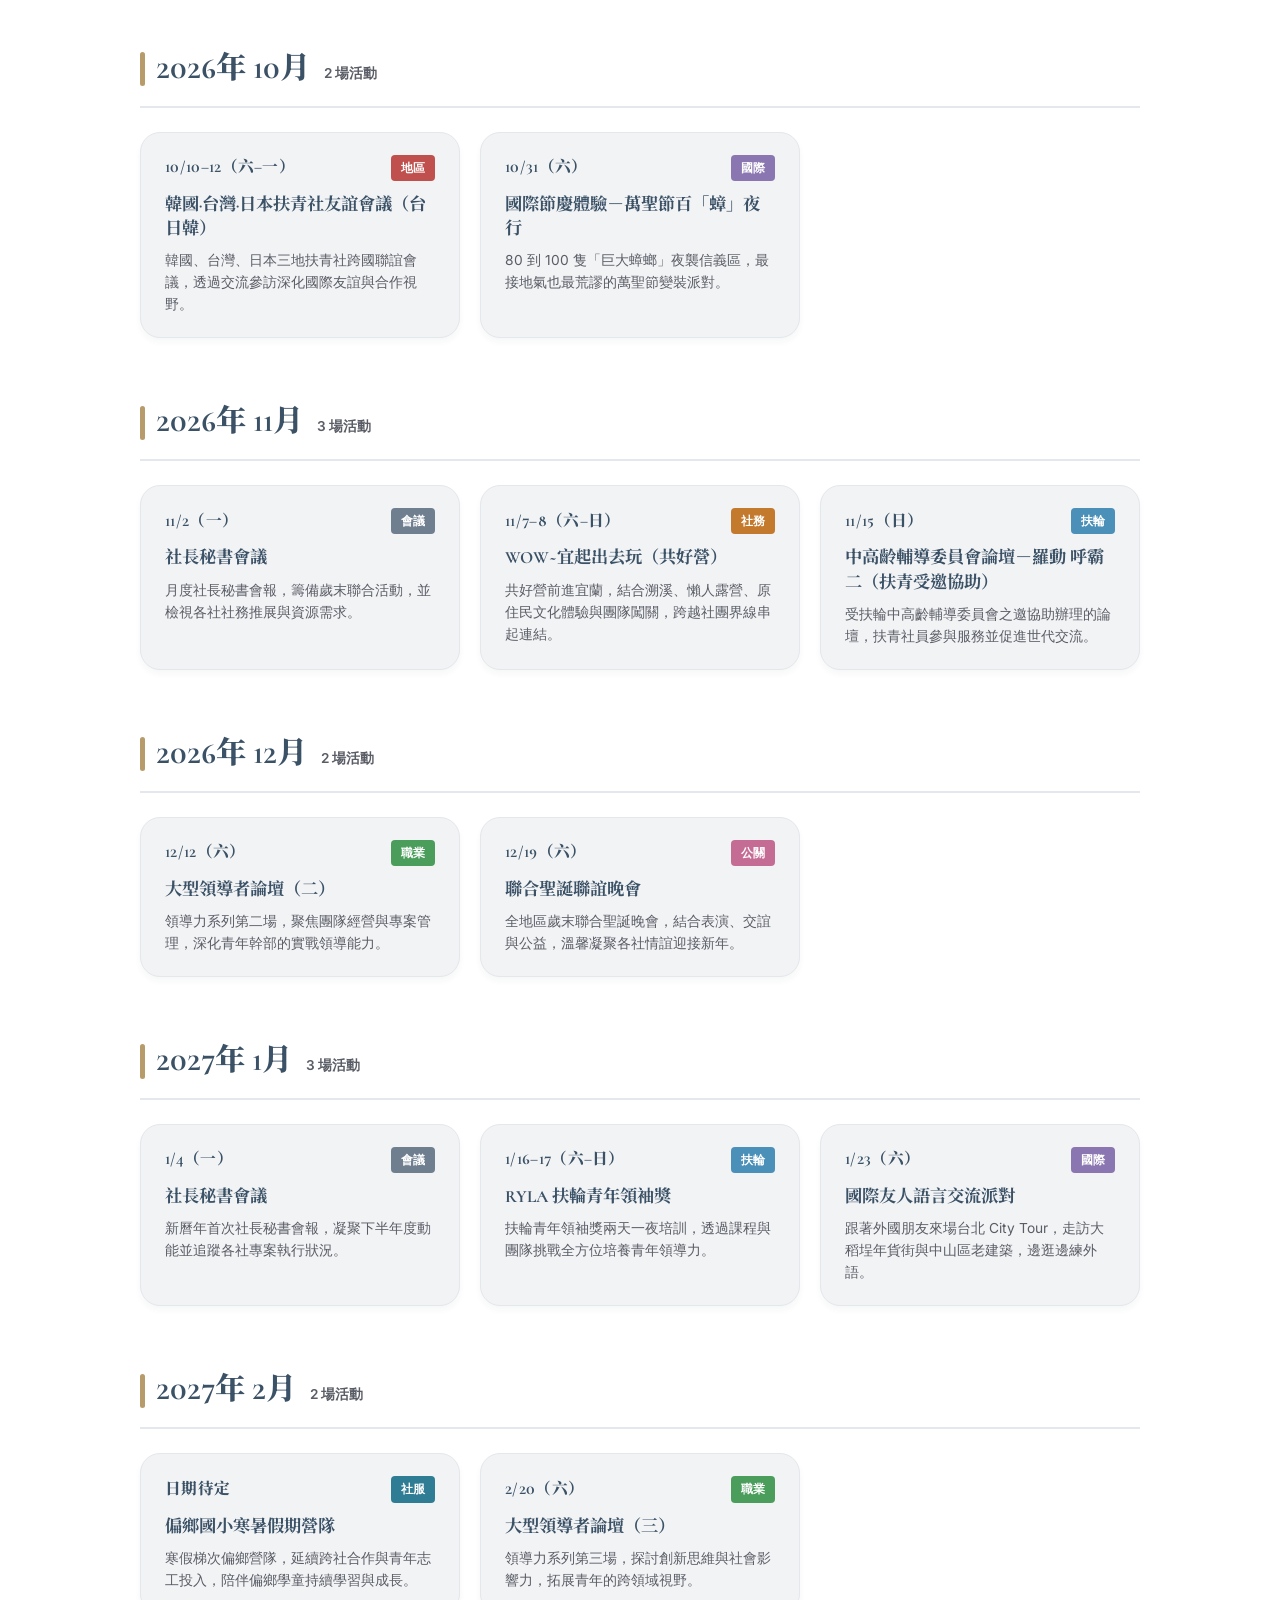
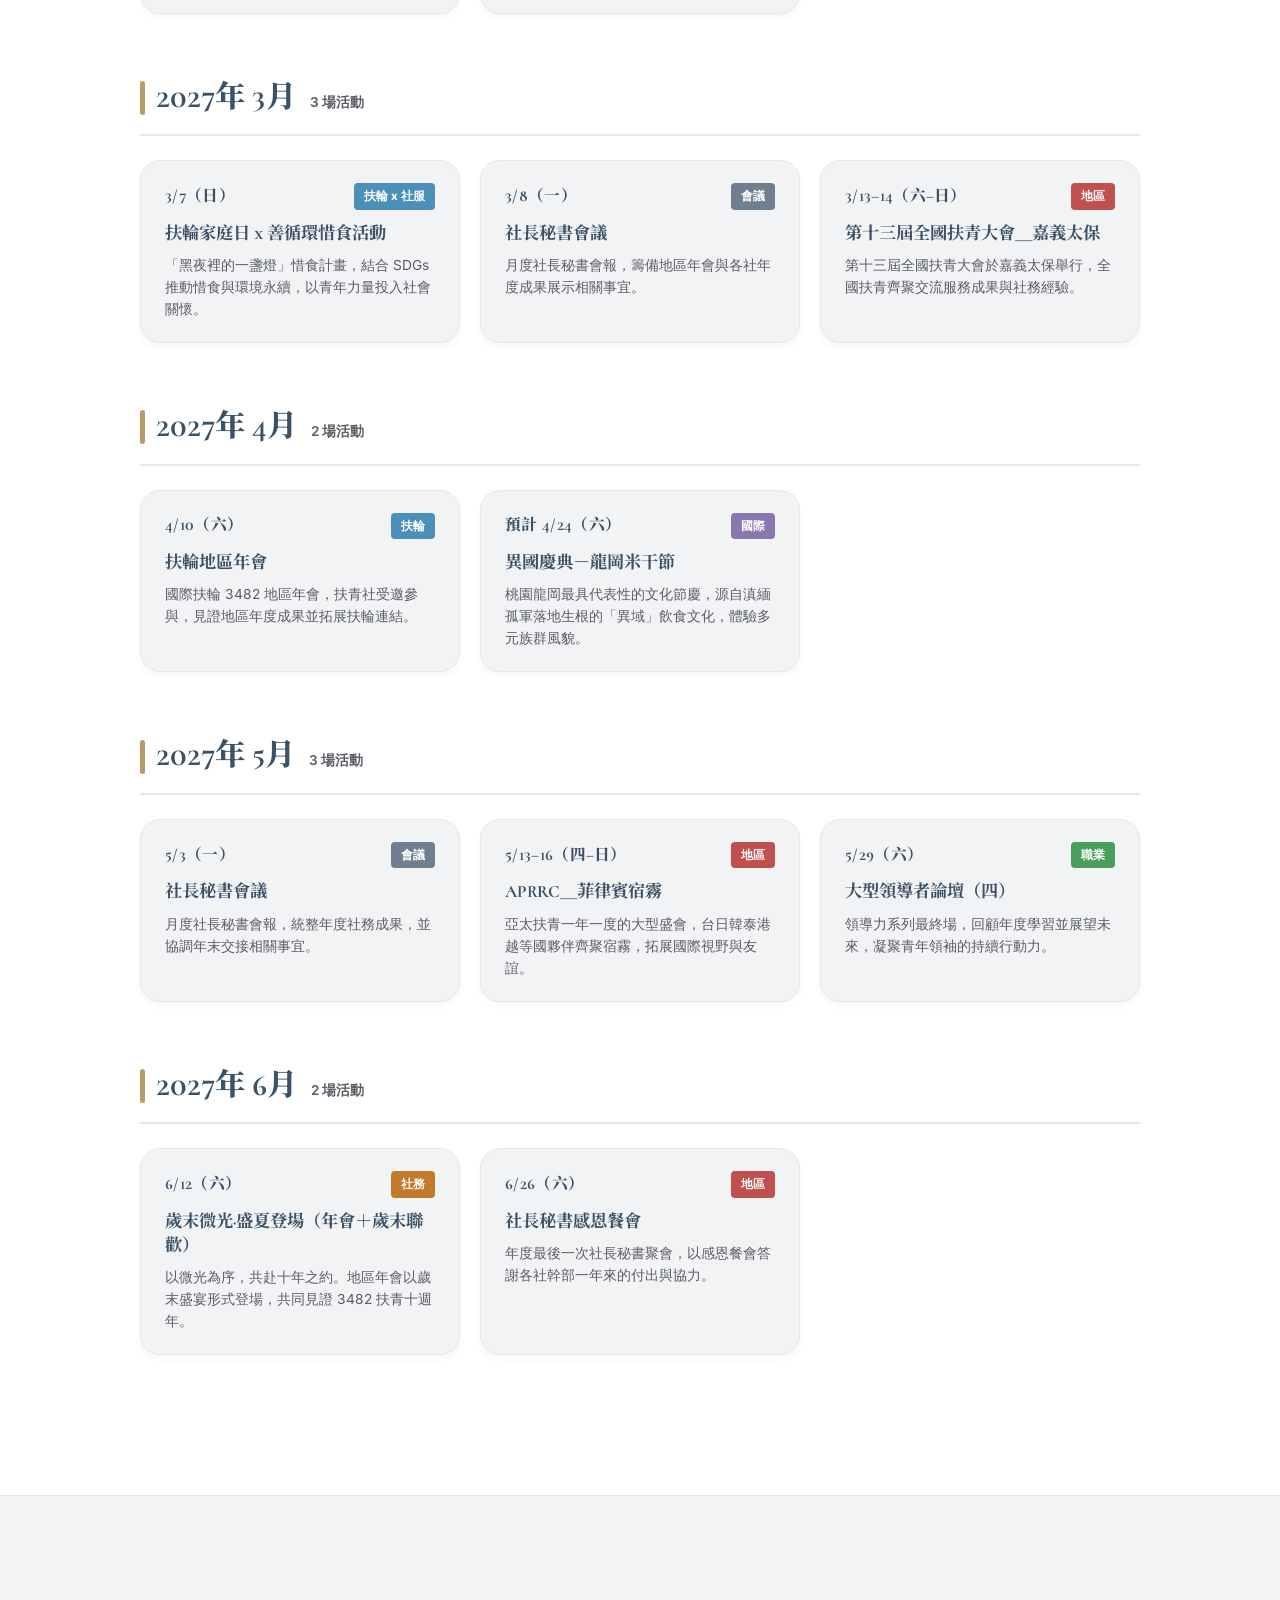
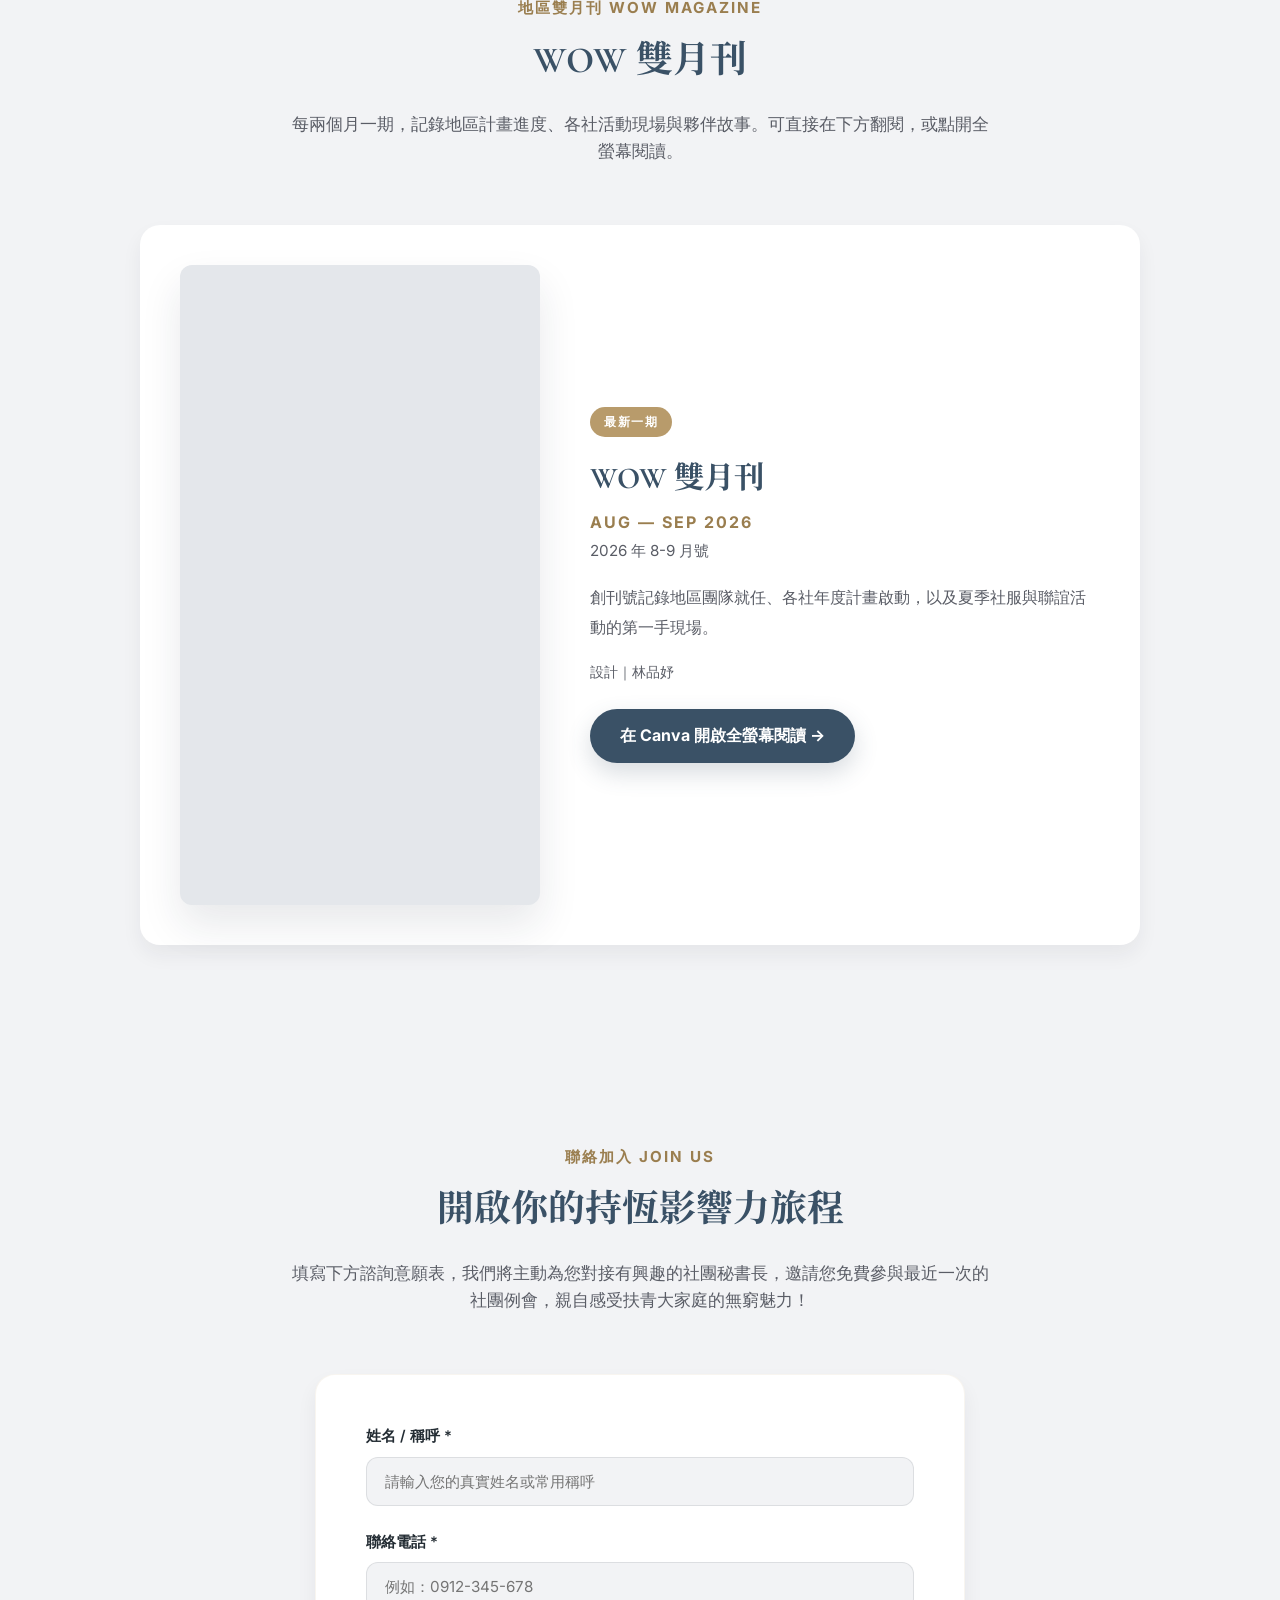
==== commit f8ba44ee: "feat: 贊助頁新增 Happy Smile & IOU 贊助芳名錄，依金額由大到小排列 - 新增 data/sponsors.json 逐筆存放 26-27 年度贊助紀錄 - 同一社友多筆自動合併" ====
--- a/index.html
+++ b/index.html
@@ -451,7 +451,6 @@
               </div>
             </div>
           </div>
-          </div>
         </div>
       </div>
 
@@ -460,6 +459,15 @@
         <h3 class="tier-title">輔導暨支持扶輪社</h3>
         <div class="sponsors-grid-clubs" id="sponsors-grid-clubs">
           <!-- JS 動態渲染 16 社輔導母社卡片 -->
+        </div>
+      </div>
+
+      <!-- Tier 3: 贊助芳名錄 (Happy Smile & IOU)，資料來自 data/sponsors.json -->
+      <div class="sponsors-tier sponsors-tier-donors" id="sponsors-tier-donors">
+        <h3 class="tier-title">贊助芳名錄</h3>
+        <p class="tier-desc" id="sponsors-donors-desc"></p>
+        <div class="sponsors-grid-donors" id="sponsors-grid-donors">
+          <!-- JS 依贊助總額由大到小渲染社友卡片 -->
         </div>
       </div>
     </div>
--- a/style.css
+++ b/style.css
@@ -2885,6 +2885,79 @@
   }
 }
 
+/* Tier 3: Donor Roll (Happy Smile & IOU) */
+.tier-desc {
+  font-size: 0.85rem;
+  color: var(--text-muted);
+  text-align: center;
+  letter-spacing: 0.3px;
+  margin: -12px 0 0;
+}
+
+.sponsors-grid-donors {
+  display: grid;
+  grid-template-columns: repeat(auto-fill, minmax(240px, 1fr));
+  gap: 16px;
+}
+
+.donor-card {
+  background: var(--bg-white);
+  border: 1px solid var(--bg-contrast);
+  border-radius: var(--radius-md);
+  padding: 18px 22px;
+  display: flex;
+  align-items: center;
+  justify-content: space-between;
+  gap: 14px;
+  transition: var(--transition);
+  box-shadow: var(--shadow-sm);
+}
+
+.donor-card:hover {
+  transform: translateY(-4px);
+  border-color: rgba(184, 155, 107, 0.3);
+  box-shadow: 0 8px 20px rgba(30, 42, 56, 0.05);
+}
+
+/* 最高贊助額的卡片以霧金底色標示 */
+.donor-card-top {
+  background: linear-gradient(135deg, var(--bg-white) 0%, rgba(184, 155, 107, 0.08) 100%);
+  border-color: rgba(184, 155, 107, 0.35);
+}
+
+.donor-info {
+  display: flex;
+  flex-direction: column;
+  gap: 2px;
+  min-width: 0;
+}
+
+.donor-name {
+  font-family: var(--font-title);
+  font-size: 1rem;
+  font-weight: 700;
+  color: var(--text-dark);
+  margin: 0;
+  white-space: nowrap;
+  overflow: hidden;
+  text-overflow: ellipsis;
+}
+
+.donor-club {
+  font-size: 0.72rem;
+  color: var(--text-muted);
+  margin: 0;
+}
+
+.donor-amount {
+  font-family: var(--font-title);
+  font-size: 0.95rem;
+  font-weight: 700;
+  color: var(--accent-dark);
+  white-space: nowrap;
+  flex-shrink: 0;
+}
+
 /* --- WOW 雙月刊 (Magazine) --- */
 .magazine-section {
   background-color: var(--bg-light);
